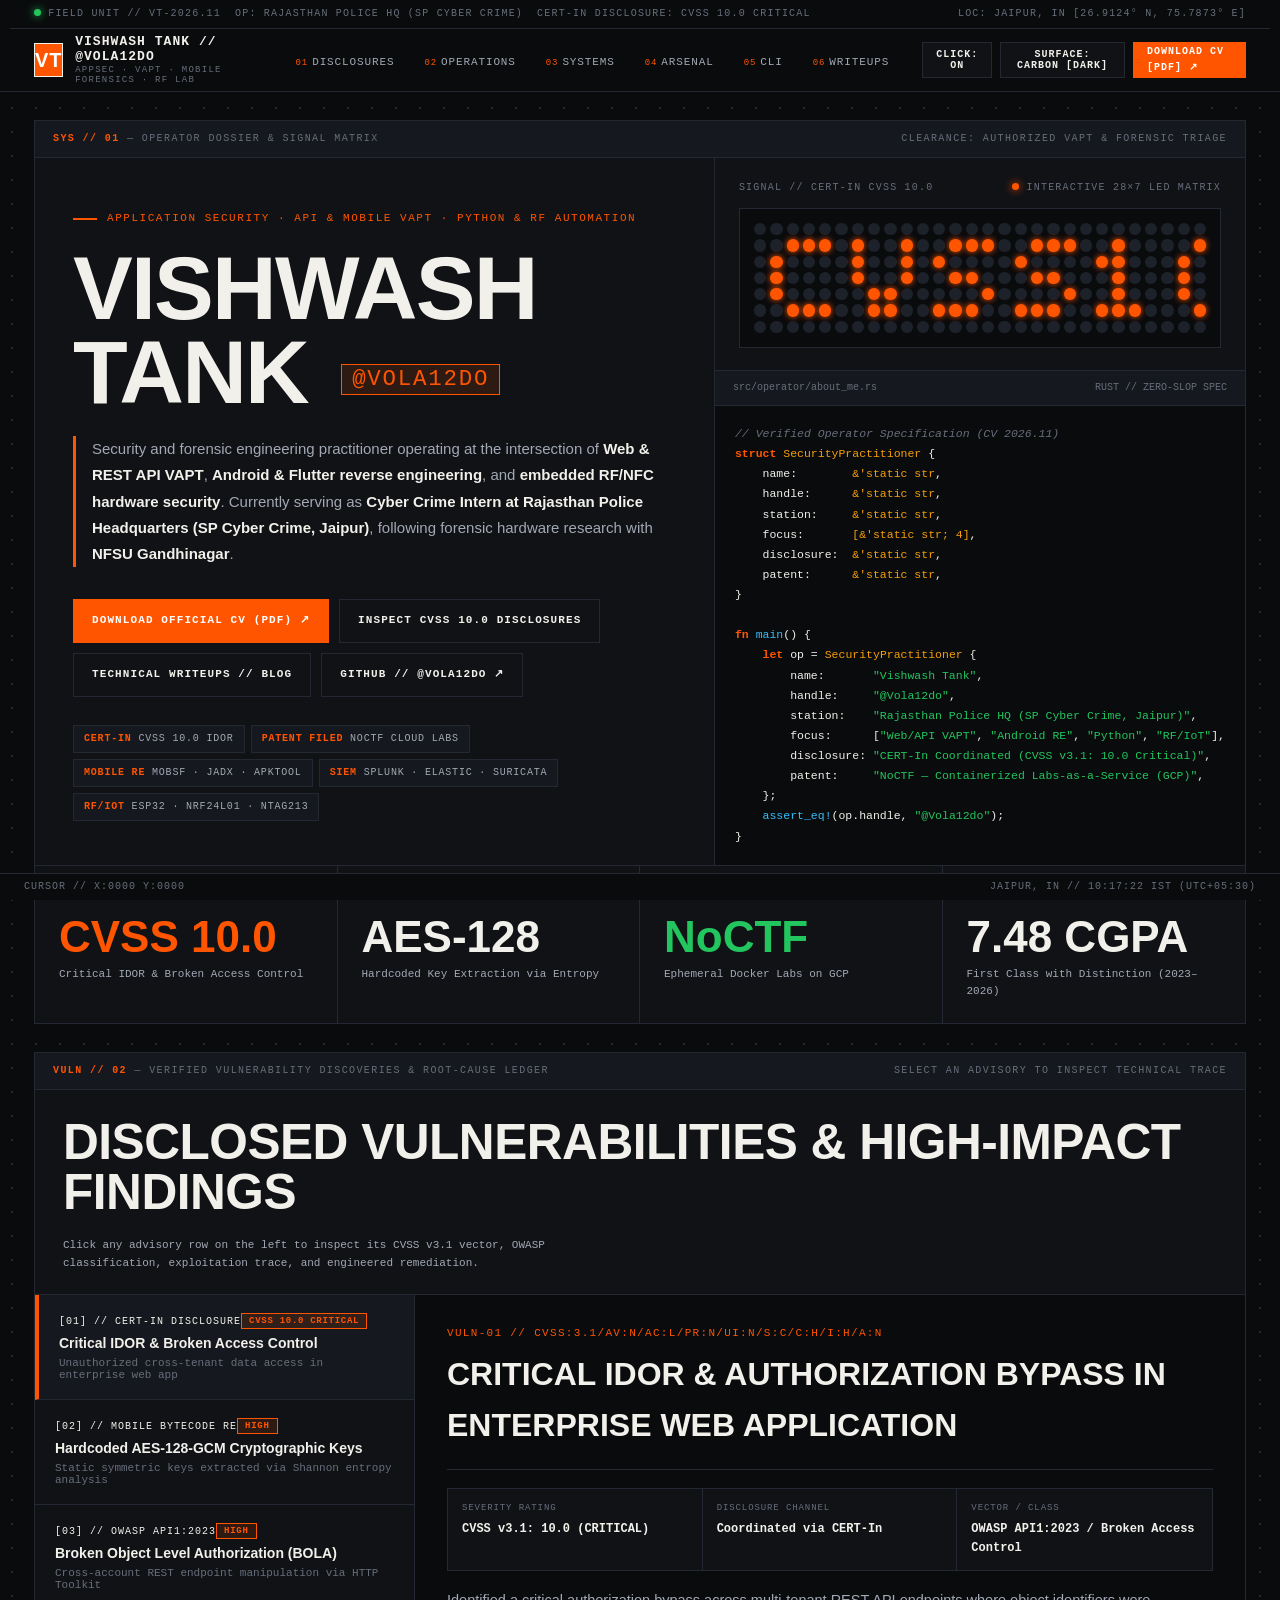
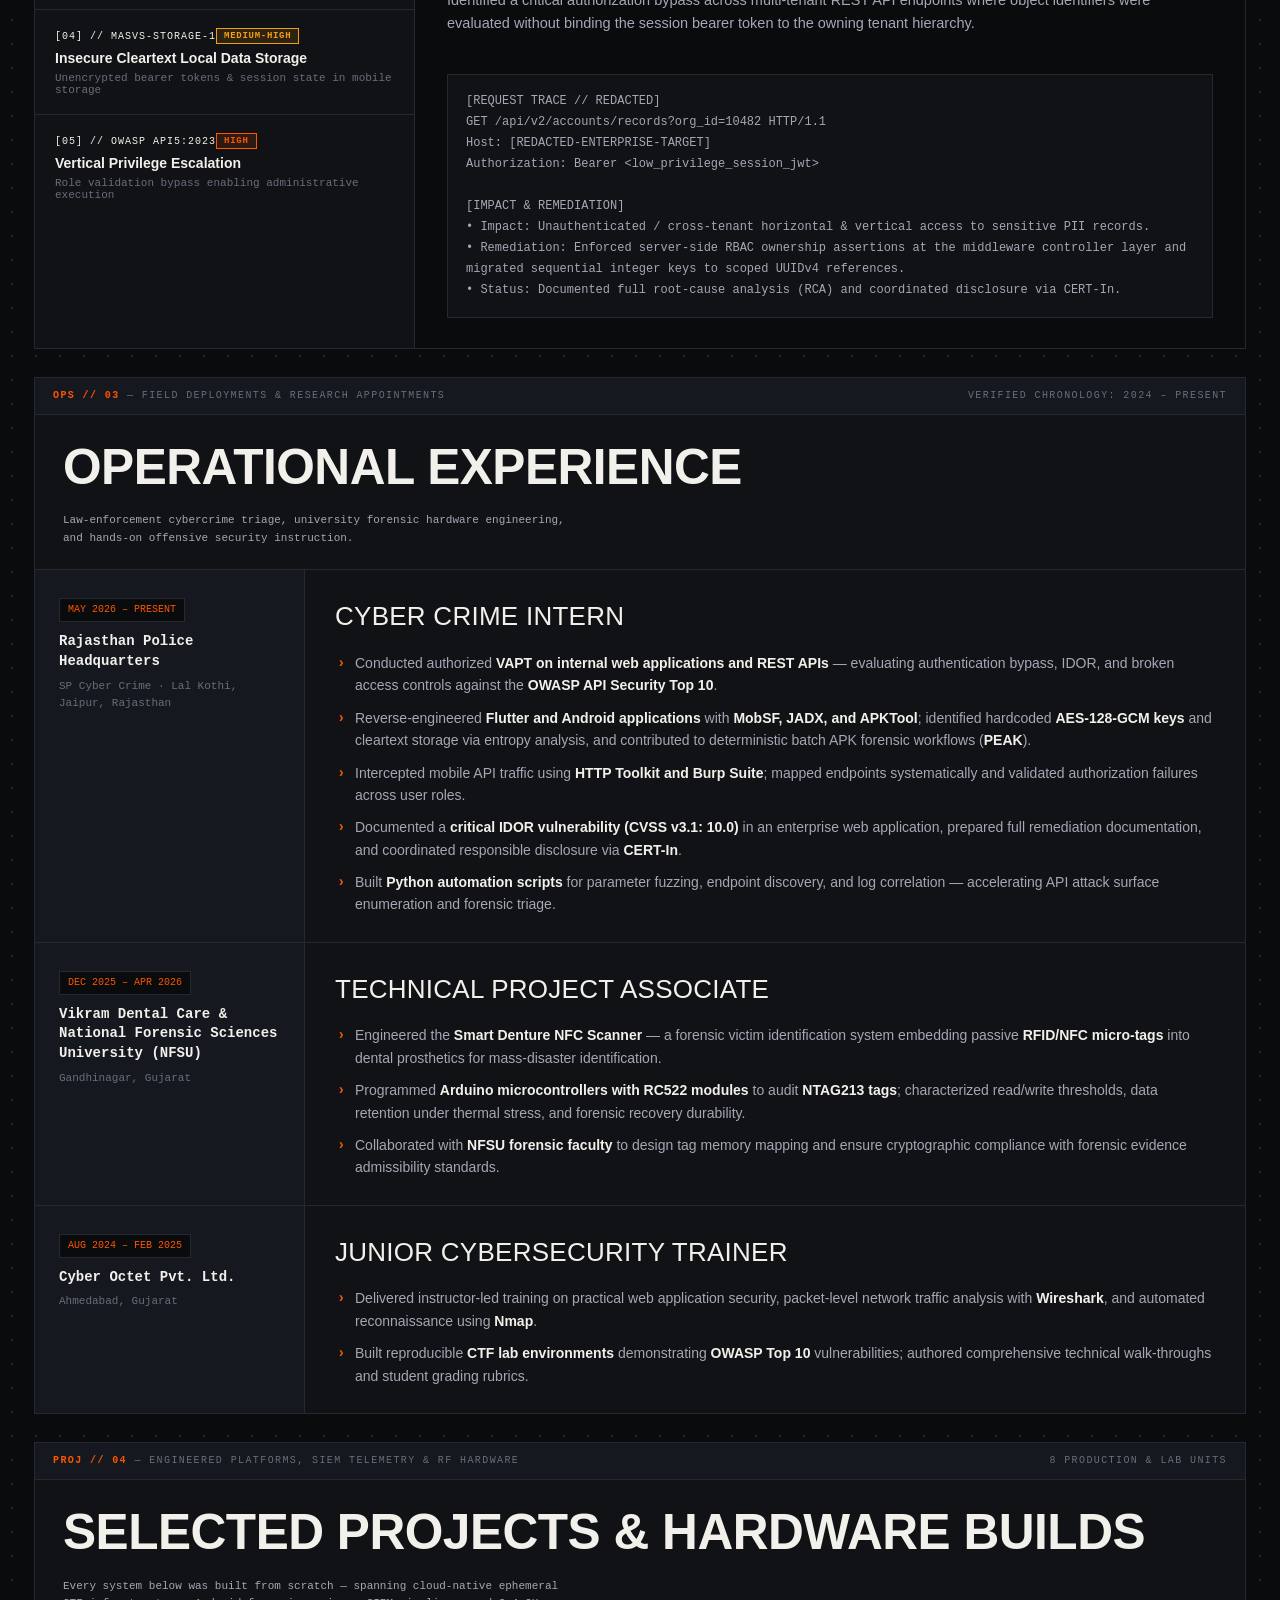
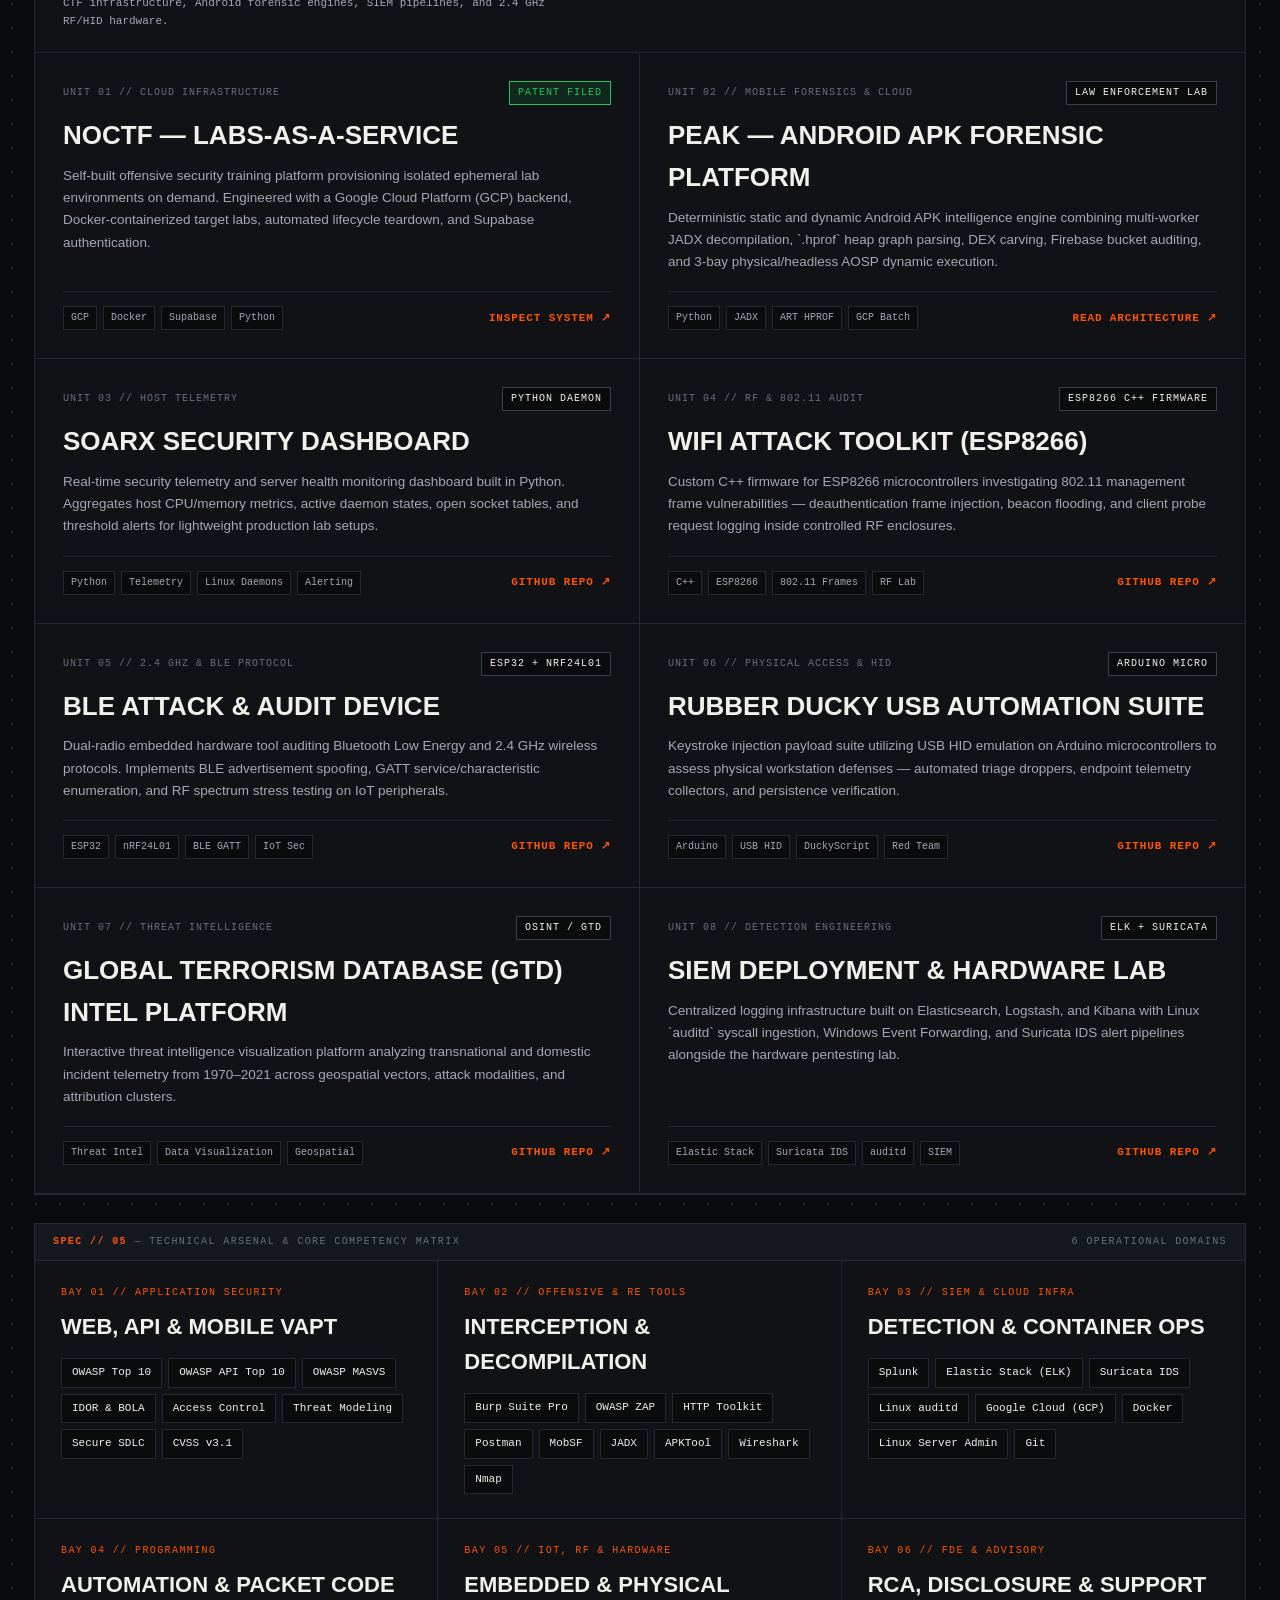
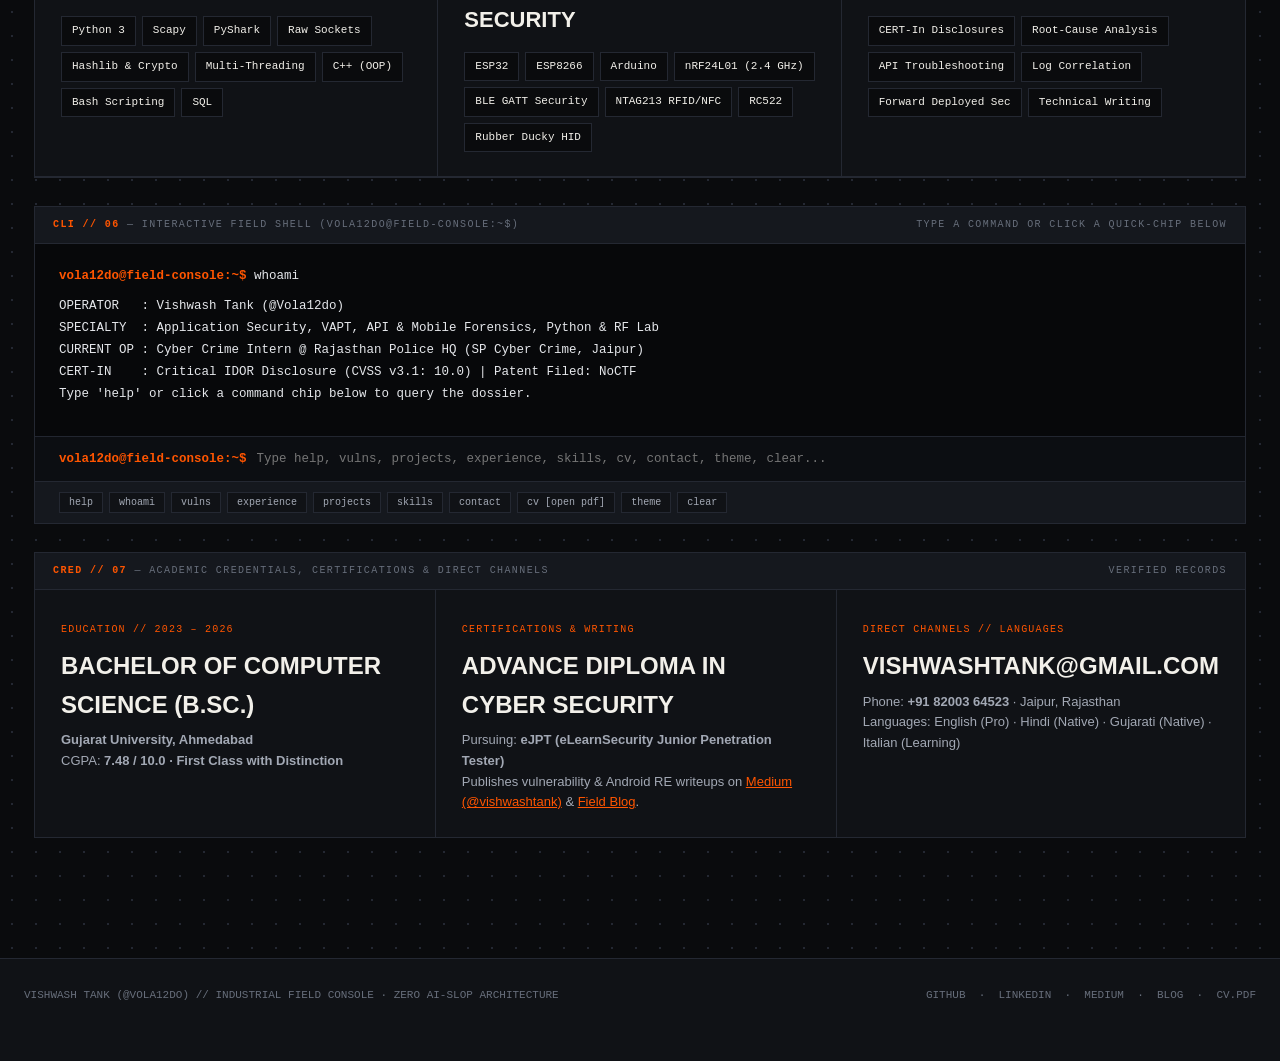
==== index.html @ 2d6a7528 "feat: launch Vishwash Tank (@Vola12do) industrial field console & research blog" ====
<!DOCTYPE html>
<html lang="en" data-theme="dark">
<head>
  <meta charset="UTF-8" />
  <meta name="viewport" content="width=device-width, initial-scale=1.0" />
  <meta http-equiv="Content-Security-Policy" content="default-src 'self'; style-src 'self' 'unsafe-inline' https://fonts.googleapis.com; font-src 'self' https://fonts.gstatic.com; script-src 'self' 'unsafe-inline'; img-src 'self' data: https:; connect-src 'self';" />
  <meta name="referrer" content="strict-origin-when-cross-origin" />
  <title>Vishwash Tank (@Vola12do) — Application Security, VAPT, Android Forensics &amp; RF Lab</title>
  <meta name="description" content="Field console and technical portfolio of Vishwash Tank (@Vola12do) — Application Security Researcher, Cyber Crime Intern at Rajasthan Police HQ, NFSU Forensic Associate, CERT-In CVSS 10.0 researcher, and creator of NoCTF (Patent Filed)." />
  <link rel="canonical" href="https://vola12do.github.io/" />
  <meta name="author" content="Vishwash Tank" />
  <meta name="theme-color" content="#0a0b0d" />
  <meta property="og:type" content="website" />
  <meta property="og:site_name" content="Vishwash Tank // Vola12do" />
  <meta property="og:title" content="Vishwash Tank (@Vola12do) — AppSec, VAPT, Mobile Forensics &amp; RF Lab" />
  <meta property="og:description" content="Application Security Researcher • CERT-In CVSS 10.0 • Rajasthan Police HQ Cyber Crime • NFSU Forensics • NoCTF (Patent Filed)." />
  <meta property="og:url" content="https://vola12do.github.io/" />
  <meta name="twitter:card" content="summary_large_image" />
  <meta name="twitter:title" content="Vishwash Tank (@Vola12do) — AppSec &amp; VAPT Field Console" />
  <meta name="twitter:description" content="Application Security, VAPT, API &amp; Mobile Security, Python Automation, and Embedded RF Security." />
  <script type="application/ld+json">
  {
    "@context": "https://schema.org",
    "@graph": [
      {
        "@type": "Person",
        "@id": "https://vola12do.github.io/#person",
        "name": "Vishwash Tank",
        "alternateName": "Vola12do",
        "url": "https://vola12do.github.io/",
        "email": "mailto:vishwashtank@gmail.com",
        "jobTitle": "Application Security & VAPT Researcher",
        "address": {
          "@type": "PostalAddress",
          "addressLocality": "Jaipur",
          "addressRegion": "Rajasthan",
          "addressCountry": "IN"
        },
        "alumniOf": {
          "@type": "CollegeOrUniversity",
          "name": "Gujarat University"
        },
        "sameAs": [
          "https://github.com/Vola12do",
          "https://www.linkedin.com/in/vishwash-tank-89308b28b",
          "https://medium.com/@vishwashtank"
        ]
      },
      {
        "@type": "WebSite",
        "@id": "https://vola12do.github.io/#website",
        "url": "https://vola12do.github.io/",
        "name": "Vishwash Tank // Field Console",
        "description": "Application Security, VAPT, Mobile Forensics, Python Automation & Hardware RF Research.",
        "inLanguage": "en",
        "publisher": { "@id": "https://vola12do.github.io/#person" }
      }
    ]
  }
  </script>
  <link rel="icon" href="assets/favicon.svg" type="image/svg+xml" />
  <link rel="stylesheet" href="assets/css/style.css" />
</head>
<body>

<!-- ═══════════════════════════════════════════════════════════════════════
     TOP HARDWARE TELEMETRY & NAVIGATION DECK
     ═══════════════════════════════════════════════════════════════════════ -->
<header class="top-telemetry">
  <div class="telemetry-strip">
    <div class="status-cluster">
      <span><i class="led-dot"></i> FIELD UNIT // VT-2026.11</span>
      <span>OP: RAJASTHAN POLICE HQ (SP CYBER CRIME)</span>
      <span>CERT-IN DISCLOSURE: CVSS 10.0 CRITICAL</span>
    </div>
    <div class="status-cluster">
      <span>LOC: JAIPUR, IN [26.9124° N, 75.7873° E]</span>
    </div>
  </div>

  <div class="nav-deck">
    <a href="./" class="brand-unit">
      <span class="brand-mark">VT</span>
      <span class="brand-text">
        <strong>VISHWASH TANK // @VOLA12DO</strong>
        <small>APPSEC · VAPT · MOBILE FORENSICS · RF LAB</small>
      </span>
    </a>

    <ul class="nav-links">
      <li><a href="#vulns"><span class="idx">01</span>Disclosures</a></li>
      <li><a href="#experience"><span class="idx">02</span>Operations</a></li>
      <li><a href="#projects"><span class="idx">03</span>Systems</a></li>
      <li><a href="#skills"><span class="idx">04</span>Arsenal</a></li>
      <li><a href="#terminal"><span class="idx">05</span>CLI</a></li>
      <li><a href="blog/"><span class="idx">06</span>Writeups</a></li>
    </ul>

    <div class="nav-controls">
      <button type="button" id="sound-toggle-btn" class="hw-btn" aria-label="Toggle mechanical click sound">CLICK: ON</button>
      <button type="button" id="theme-toggle-btn" class="hw-btn" aria-label="Toggle surface theme">SURFACE: CARBON [DARK]</button>
      <a href="assets/Vishwash_Tank_CV.pdf" target="_blank" rel="noopener noreferrer" class="hw-btn primary">DOWNLOAD CV [PDF] &#8599;</a>
    </div>
  </div>
</header>

<main class="chassis">

  <!-- ═════════════════════════════════════════════════════════════════════
       MODULE 01 // HERO INSTRUMENT DECK & NOTHING DOT-MATRIX DISPLAY
       ═════════════════════════════════════════════════════════════════════ -->
  <section class="module-frame">
    <div class="module-bar">
      <span><span class="mod-code">SYS // 01</span> — OPERATOR DOSSIER &amp; SIGNAL MATRIX</span>
      <span>CLEARANCE: AUTHORIZED VAPT &amp; FORENSIC TRIAGE</span>
    </div>

    <div class="hero-grid">
      <div class="hero-left">
        <div>
          <div class="hero-eyebrow">Application Security · API &amp; Mobile VAPT · Python &amp; RF Automation</div>
          <h1 class="hero-title">
            VISHWASH<br />
            TANK <span class="stroke-tag">@Vola12do</span>
          </h1>
          <p class="hero-lead">
            Security and forensic engineering practitioner operating at the intersection of
            <strong>Web &amp; REST API VAPT</strong>, <strong>Android &amp; Flutter reverse engineering</strong>,
            and <strong>embedded RF/NFC hardware security</strong>. Currently serving as
            <strong>Cyber Crime Intern at Rajasthan Police Headquarters (SP Cyber Crime, Jaipur)</strong>,
            following forensic hardware research with <strong>NFSU Gandhinagar</strong>.
          </p>
        </div>

        <div>
          <div class="hero-cta-row">
            <a href="assets/Vishwash_Tank_CV.pdf" target="_blank" rel="noopener noreferrer" class="hw-btn primary">DOWNLOAD OFFICIAL CV (PDF) &#8599;</a>
            <a href="#vulns" class="hw-btn">INSPECT CVSS 10.0 DISCLOSURES</a>
            <a href="blog/" class="hw-btn">TECHNICAL WRITEUPS // BLOG</a>
            <a href="https://github.com/Vola12do" target="_blank" rel="noopener noreferrer" class="hw-btn">GITHUB // @VOLA12DO &#8599;</a>
          </div>

          <div class="hero-badges">
            <span class="spec-pill"><b>CERT-IN</b> CVSS 10.0 IDOR</span>
            <span class="spec-pill"><b>PATENT FILED</b> NoCTF CLOUD LABS</span>
            <span class="spec-pill"><b>MOBILE RE</b> MOBSF · JADX · APKTOOL</span>
            <span class="spec-pill"><b>SIEM</b> SPLUNK · ELASTIC · SURICATA</span>
            <span class="spec-pill"><b>RF/IOT</b> ESP32 · NRF24L01 · NTAG213</span>
          </div>
        </div>
      </div>

      <div class="hero-right">
        <div class="dot-matrix-bay">
          <div class="bay-header">
            <span id="dm-mode-label">SIGNAL // CERT-IN CVSS 10.0</span>
            <span><i class="led-dot orange"></i> INTERACTIVE 28×7 LED MATRIX</span>
          </div>
          <div id="dot-matrix-canvas" class="dot-matrix-canvas" aria-label="Interactive LED dot matrix display"></div>
        </div>

        <div class="rust-bio-panel">
          <div class="rust-bio-header">
            <span>src/operator/about_me.rs</span>
            <span>RUST // ZERO-SLOP SPEC</span>
          </div>
          <pre class="rust-bio-body"><code><span class="cm">// Verified Operator Specification (CV 2026.11)</span>
<span class="kw">struct</span> <span class="ty">SecurityPractitioner</span> {
    name:        <span class="ty">&amp;'static str</span>,
    handle:      <span class="ty">&amp;'static str</span>,
    station:     <span class="ty">&amp;'static str</span>,
    focus:       <span class="ty">[&amp;'static str; 4]</span>,
    disclosure:  <span class="ty">&amp;'static str</span>,
    patent:      <span class="ty">&amp;'static str</span>,
}

<span class="kw">fn</span> <span class="fn">main</span>() {
    <span class="kw">let</span> op = <span class="ty">SecurityPractitioner</span> {
        name:       <span class="st">"Vishwash Tank"</span>,
        handle:     <span class="st">"@Vola12do"</span>,
        station:    <span class="st">"Rajasthan Police HQ (SP Cyber Crime, Jaipur)"</span>,
        focus:      [<span class="st">"Web/API VAPT"</span>, <span class="st">"Android RE"</span>, <span class="st">"Python"</span>, <span class="st">"RF/IoT"</span>],
        disclosure: <span class="st">"CERT-In Coordinated (CVSS v3.1: 10.0 Critical)"</span>,
        patent:     <span class="st">"NoCTF — Containerized Labs-as-a-Service (GCP)"</span>,
    };
    <span class="fn">assert_eq!</span>(op.handle, <span class="st">"@Vola12do"</span>);
}</code></pre>
        </div>
      </div>
    </div>

    <div class="kpi-strip">
      <div class="kpi-cell">
        <div class="kpi-label"><span>M01 // MAX SEVERITY</span><span>CERT-IN</span></div>
        <div class="kpi-value accent">CVSS 10.0</div>
        <div class="kpi-sub">Critical IDOR &amp; Broken Access Control</div>
      </div>
      <div class="kpi-cell">
        <div class="kpi-label"><span>M02 // MOBILE CRYPTO</span><span>FLUTTER / APK</span></div>
        <div class="kpi-value">AES-128</div>
        <div class="kpi-sub">Hardcoded Key Extraction via Entropy</div>
      </div>
      <div class="kpi-cell">
        <div class="kpi-label"><span>M03 // CLOUD PLATFORM</span><span>PATENT FILED</span></div>
        <div class="kpi-value ok">NoCTF</div>
        <div class="kpi-sub">Ephemeral Docker Labs on GCP</div>
      </div>
      <div class="kpi-cell">
        <div class="kpi-label"><span>M04 // B.SC. COMP SCI</span><span>GUJARAT UNIV</span></div>
        <div class="kpi-value">7.48 CGPA</div>
        <div class="kpi-sub">First Class with Distinction (2023–2026)</div>
      </div>
    </div>
  </section>

  <!-- ═════════════════════════════════════════════════════════════════════
       MODULE 02 // VULNERABILITY DISCOVERIES & ADVISORY HUD
       ═════════════════════════════════════════════════════════════════════ -->
  <section class="module-frame" id="vulns">
    <div class="module-bar">
      <span><span class="mod-code">VULN // 02</span> — VERIFIED VULNERABILITY DISCOVERIES &amp; ROOT-CAUSE LEDGER</span>
      <span>SELECT AN ADVISORY TO INSPECT TECHNICAL TRACE</span>
    </div>

    <div class="section-head">
      <h2>Disclosed Vulnerabilities &amp; High-Impact Findings</h2>
      <p>Click any advisory row on the left to inspect its CVSS v3.1 vector, OWASP classification, exploitation trace, and engineered remediation.</p>
    </div>

    <div class="vuln-explorer">
      <div class="vuln-list" role="tablist" aria-label="Vulnerability findings">
        <button type="button" class="vuln-item active">
          <div class="vuln-item-top">
            <span>[01] // CERT-IN DISCLOSURE</span>
            <span class="severity-badge">CVSS 10.0 CRITICAL</span>
          </div>
          <strong>Critical IDOR &amp; Broken Access Control</strong>
          <small>Unauthorized cross-tenant data access in enterprise web app</small>
        </button>

        <button type="button" class="vuln-item">
          <div class="vuln-item-top">
            <span>[02] // MOBILE BYTECODE RE</span>
            <span class="severity-badge">HIGH</span>
          </div>
          <strong>Hardcoded AES-128-GCM Cryptographic Keys</strong>
          <small>Static symmetric keys extracted via Shannon entropy analysis</small>
        </button>

        <button type="button" class="vuln-item">
          <div class="vuln-item-top">
            <span>[03] // OWASP API1:2023</span>
            <span class="severity-badge">HIGH</span>
          </div>
          <strong>Broken Object Level Authorization (BOLA)</strong>
          <small>Cross-account REST endpoint manipulation via HTTP Toolkit</small>
        </button>

        <button type="button" class="vuln-item">
          <div class="vuln-item-top">
            <span>[04] // MASVS-STORAGE-1</span>
            <span class="severity-badge high">MEDIUM-HIGH</span>
          </div>
          <strong>Insecure Cleartext Local Data Storage</strong>
          <small>Unencrypted bearer tokens &amp; session state in mobile storage</small>
        </button>

        <button type="button" class="vuln-item">
          <div class="vuln-item-top">
            <span>[05] // OWASP API5:2023</span>
            <span class="severity-badge">HIGH</span>
          </div>
          <strong>Vertical Privilege Escalation</strong>
          <small>Role validation bypass enabling administrative execution</small>
        </button>
      </div>

      <div class="vuln-detail-pane">
        <div>
          <div class="vuln-detail-head">
            <div id="vd-id" class="eyebrow">VULN-01 // CVSS:3.1/AV:N/AC:L/PR:N/UI:N/S:C/C:H/I:H/A:N</div>
            <h3 id="vd-title">Critical IDOR &amp; Authorization Bypass in Enterprise Web Application</h3>
          </div>

          <div class="vuln-meta-grid" style="margin: 18px 0;">
            <div>
              <span>Severity Rating</span>
              <strong id="vd-cvss">CVSS v3.1: 10.0 (CRITICAL)</strong>
            </div>
            <div>
              <span>Disclosure Channel</span>
              <strong id="vd-disc">Coordinated via CERT-In</strong>
            </div>
            <div>
              <span>Vector / Class</span>
              <strong id="vd-cat">OWASP API1:2023 / Broken Access Control</strong>
            </div>
          </div>

          <p id="vd-summary" style="font-size: 14.5px; color: var(--text-sub); margin-bottom: 18px;">
            Identified a critical authorization bypass across multi-tenant REST API endpoints where object identifiers were evaluated without binding the session bearer token to the owning tenant hierarchy.
          </p>
        </div>

        <div id="vd-trace" class="vuln-trace-box"></div>
      </div>
    </div>
  </section>

  <!-- ═════════════════════════════════════════════════════════════════════
       MODULE 03 // FIELD OPERATIONS & PROFESSIONAL EXPERIENCE
       ═════════════════════════════════════════════════════════════════════ -->
  <section class="module-frame" id="experience">
    <div class="module-bar">
      <span><span class="mod-code">OPS // 03</span> — FIELD DEPLOYMENTS &amp; RESEARCH APPOINTMENTS</span>
      <span>VERIFIED CHRONOLOGY: 2024 – PRESENT</span>
    </div>

    <div class="section-head">
      <h2>Operational Experience</h2>
      <p>Law-enforcement cybercrime triage, university forensic hardware engineering, and hands-on offensive security instruction.</p>
    </div>

    <div class="exp-grid">
      <div class="exp-row">
        <div class="exp-meta">
          <span class="exp-period">MAY 2026 – PRESENT</span>
          <div class="exp-org">Rajasthan Police Headquarters</div>
          <div class="exp-loc">SP Cyber Crime · Lal Kothi, Jaipur, Rajasthan</div>
        </div>
        <div class="exp-body">
          <div class="exp-role">Cyber Crime Intern</div>
          <ul class="exp-bullets">
            <li>Conducted authorized <strong>VAPT on internal web applications and REST APIs</strong> — evaluating authentication bypass, IDOR, and broken access controls against the <strong>OWASP API Security Top 10</strong>.</li>
            <li>Reverse-engineered <strong>Flutter and Android applications</strong> with <strong>MobSF, JADX, and APKTool</strong>; identified hardcoded <strong>AES-128-GCM keys</strong> and cleartext storage via entropy analysis, and contributed to deterministic batch APK forensic workflows (<strong>PEAK</strong>).</li>
            <li>Intercepted mobile API traffic using <strong>HTTP Toolkit and Burp Suite</strong>; mapped endpoints systematically and validated authorization failures across user roles.</li>
            <li>Documented a <strong>critical IDOR vulnerability (CVSS v3.1: 10.0)</strong> in an enterprise web application, prepared full remediation documentation, and coordinated responsible disclosure via <strong>CERT-In</strong>.</li>
            <li>Built <strong>Python automation scripts</strong> for parameter fuzzing, endpoint discovery, and log correlation — accelerating API attack surface enumeration and forensic triage.</li>
          </ul>
        </div>
      </div>

      <div class="exp-row">
        <div class="exp-meta">
          <span class="exp-period">DEC 2025 – APR 2026</span>
          <div class="exp-org">Vikram Dental Care &amp; National Forensic Sciences University (NFSU)</div>
          <div class="exp-loc">Gandhinagar, Gujarat</div>
        </div>
        <div class="exp-body">
          <div class="exp-role">Technical Project Associate</div>
          <ul class="exp-bullets">
            <li>Engineered the <strong>Smart Denture NFC Scanner</strong> — a forensic victim identification system embedding passive <strong>RFID/NFC micro-tags</strong> into dental prosthetics for mass-disaster identification.</li>
            <li>Programmed <strong>Arduino microcontrollers with RC522 modules</strong> to audit <strong>NTAG213 tags</strong>; characterized read/write thresholds, data retention under thermal stress, and forensic recovery durability.</li>
            <li>Collaborated with <strong>NFSU forensic faculty</strong> to design tag memory mapping and ensure cryptographic compliance with forensic evidence admissibility standards.</li>
          </ul>
        </div>
      </div>

      <div class="exp-row">
        <div class="exp-meta">
          <span class="exp-period">AUG 2024 – FEB 2025</span>
          <div class="exp-org">Cyber Octet Pvt. Ltd.</div>
          <div class="exp-loc">Ahmedabad, Gujarat</div>
        </div>
        <div class="exp-body">
          <div class="exp-role">Junior Cybersecurity Trainer</div>
          <ul class="exp-bullets">
            <li>Delivered instructor-led training on practical web application security, packet-level network traffic analysis with <strong>Wireshark</strong>, and automated reconnaissance using <strong>Nmap</strong>.</li>
            <li>Built reproducible <strong>CTF lab environments</strong> demonstrating <strong>OWASP Top 10</strong> vulnerabilities; authored comprehensive technical walk-throughs and student grading rubrics.</li>
          </ul>
        </div>
      </div>
    </div>
  </section>

  <!-- ═════════════════════════════════════════════════════════════════════
       MODULE 04 // ENGINEERED SYSTEMS & HARDWARE RACK
       ═════════════════════════════════════════════════════════════════════ -->
  <section class="module-frame" id="projects">
    <div class="module-bar">
      <span><span class="mod-code">PROJ // 04</span> — ENGINEERED PLATFORMS, SIEM TELEMETRY &amp; RF HARDWARE</span>
      <span>8 PRODUCTION &amp; LAB UNITS</span>
    </div>

    <div class="section-head">
      <h2>Selected Projects &amp; Hardware Builds</h2>
      <p>Every system below was built from scratch — spanning cloud-native ephemeral CTF infrastructure, Android forensic engines, SIEM pipelines, and 2.4 GHz RF/HID hardware.</p>
    </div>

    <div class="projects-grid">
      <article class="proj-card">
        <div>
          <div class="proj-top">
            <span>UNIT 01 // CLOUD INFRASTRUCTURE</span>
            <span class="proj-badge patent">PATENT FILED</span>
          </div>
          <h3 class="proj-title">NoCTF — Labs-as-a-Service</h3>
          <p class="proj-desc">
            Self-built offensive security training platform provisioning isolated ephemeral lab environments on demand. Engineered with a Google Cloud Platform (GCP) backend, Docker-containerized target labs, automated lifecycle teardown, and Supabase authentication.
          </p>
        </div>
        <div class="proj-foot">
          <div class="proj-tags">
            <span>GCP</span><span>Docker</span><span>Supabase</span><span>Python</span>
          </div>
          <a href="https://vishwash-tank.netlify.app" target="_blank" rel="noopener noreferrer" class="proj-link">INSPECT SYSTEM &#8599;</a>
        </div>
      </article>

      <article class="proj-card">
        <div>
          <div class="proj-top">
            <span>UNIT 02 // MOBILE FORENSICS &amp; CLOUD</span>
            <span class="proj-badge">LAW ENFORCEMENT LAB</span>
          </div>
          <h3 class="proj-title">PEAK — Android APK Forensic Platform</h3>
          <p class="proj-desc">
            Deterministic static and dynamic Android APK intelligence engine combining multi-worker JADX decompilation, `.hprof` heap graph parsing, DEX carving, Firebase bucket auditing, and 3-bay physical/headless AOSP dynamic execution.
          </p>
        </div>
        <div class="proj-foot">
          <div class="proj-tags">
            <span>Python</span><span>JADX</span><span>ART HPROF</span><span>GCP Batch</span>
          </div>
          <a href="blog/android-apk-entropy-and-hprof-forensics/" class="proj-link">READ ARCHITECTURE &#8599;</a>
        </div>
      </article>

      <article class="proj-card">
        <div>
          <div class="proj-top">
            <span>UNIT 03 // HOST TELEMETRY</span>
            <span class="proj-badge">PYTHON DAEMON</span>
          </div>
          <h3 class="proj-title">SOARX Security Dashboard</h3>
          <p class="proj-desc">
            Real-time security telemetry and server health monitoring dashboard built in Python. Aggregates host CPU/memory metrics, active daemon states, open socket tables, and threshold alerts for lightweight production lab setups.
          </p>
        </div>
        <div class="proj-foot">
          <div class="proj-tags">
            <span>Python</span><span>Telemetry</span><span>Linux Daemons</span><span>Alerting</span>
          </div>
          <a href="https://github.com/Vola12do/LaptopSecurityDashboard" target="_blank" rel="noopener noreferrer" class="proj-link">GITHUB REPO &#8599;</a>
        </div>
      </article>

      <article class="proj-card">
        <div>
          <div class="proj-top">
            <span>UNIT 04 // RF &amp; 802.11 AUDIT</span>
            <span class="proj-badge">ESP8266 C++ FIRMWARE</span>
          </div>
          <h3 class="proj-title">WiFi Attack Toolkit (ESP8266)</h3>
          <p class="proj-desc">
            Custom C++ firmware for ESP8266 microcontrollers investigating 802.11 management frame vulnerabilities — deauthentication frame injection, beacon flooding, and client probe request logging inside controlled RF enclosures.
          </p>
        </div>
        <div class="proj-foot">
          <div class="proj-tags">
            <span>C++</span><span>ESP8266</span><span>802.11 Frames</span><span>RF Lab</span>
          </div>
          <a href="https://github.com/Vola12do/IoT-WiFi-Attack-Tools-ESP8266-Deauther" target="_blank" rel="noopener noreferrer" class="proj-link">GITHUB REPO &#8599;</a>
        </div>
      </article>

      <article class="proj-card">
        <div>
          <div class="proj-top">
            <span>UNIT 05 // 2.4 GHZ &amp; BLE PROTOCOL</span>
            <span class="proj-badge">ESP32 + NRF24L01</span>
          </div>
          <h3 class="proj-title">BLE Attack &amp; Audit Device</h3>
          <p class="proj-desc">
            Dual-radio embedded hardware tool auditing Bluetooth Low Energy and 2.4 GHz wireless protocols. Implements BLE advertisement spoofing, GATT service/characteristic enumeration, and RF spectrum stress testing on IoT peripherals.
          </p>
        </div>
        <div class="proj-foot">
          <div class="proj-tags">
            <span>ESP32</span><span>nRF24L01</span><span>BLE GATT</span><span>IoT Sec</span>
          </div>
          <a href="https://github.com/Vola12do/BLE_Jammer_Using_ESP32_And_Nrf24l01_" target="_blank" rel="noopener noreferrer" class="proj-link">GITHUB REPO &#8599;</a>
        </div>
      </article>

      <article class="proj-card">
        <div>
          <div class="proj-top">
            <span>UNIT 06 // PHYSICAL ACCESS &amp; HID</span>
            <span class="proj-badge">ARDUINO MICRO</span>
          </div>
          <h3 class="proj-title">Rubber Ducky USB Automation Suite</h3>
          <p class="proj-desc">
            Keystroke injection payload suite utilizing USB HID emulation on Arduino microcontrollers to assess physical workstation defenses — automated triage droppers, endpoint telemetry collectors, and persistence verification.
          </p>
        </div>
        <div class="proj-foot">
          <div class="proj-tags">
            <span>Arduino</span><span>USB HID</span><span>DuckyScript</span><span>Red Team</span>
          </div>
          <a href="https://github.com/Vola12do/IoT-Rubber-Ducky-Using-Arduino-Micro-Controller" target="_blank" rel="noopener noreferrer" class="proj-link">GITHUB REPO &#8599;</a>
        </div>
      </article>

      <article class="proj-card">
        <div>
          <div class="proj-top">
            <span>UNIT 07 // THREAT INTELLIGENCE</span>
            <span class="proj-badge">OSINT / GTD</span>
          </div>
          <h3 class="proj-title">Global Terrorism Database (GTD) Intel Platform</h3>
          <p class="proj-desc">
            Interactive threat intelligence visualization platform analyzing transnational and domestic incident telemetry from 1970–2021 across geospatial vectors, attack modalities, and attribution clusters.
          </p>
        </div>
        <div class="proj-foot">
          <div class="proj-tags">
            <span>Threat Intel</span><span>Data Visualization</span><span>Geospatial</span>
          </div>
          <a href="https://github.com/Vola12do/gtd-dashboard" target="_blank" rel="noopener noreferrer" class="proj-link">GITHUB REPO &#8599;</a>
        </div>
      </article>

      <article class="proj-card">
        <div>
          <div class="proj-top">
            <span>UNIT 08 // DETECTION ENGINEERING</span>
            <span class="proj-badge">ELK + SURICATA</span>
          </div>
          <h3 class="proj-title">SIEM Deployment &amp; Hardware Lab</h3>
          <p class="proj-desc">
            Centralized logging infrastructure built on Elasticsearch, Logstash, and Kibana with Linux `auditd` syscall ingestion, Windows Event Forwarding, and Suricata IDS alert pipelines alongside the hardware pentesting lab.
          </p>
        </div>
        <div class="proj-foot">
          <div class="proj-tags">
            <span>Elastic Stack</span><span>Suricata IDS</span><span>auditd</span><span>SIEM</span>
          </div>
          <a href="https://github.com/Vola12do/My_IoT_-_Hardware_Based_Pentesting_Lab" target="_blank" rel="noopener noreferrer" class="proj-link">GITHUB REPO &#8599;</a>
        </div>
      </article>
    </div>
  </section>

  <!-- ═════════════════════════════════════════════════════════════════════
       MODULE 05 // TECHNICAL ARSENAL & CORE COMPETENCIES
       ═════════════════════════════════════════════════════════════════════ -->
  <section class="module-frame" id="skills">
    <div class="module-bar">
      <span><span class="mod-code">SPEC // 05</span> — TECHNICAL ARSENAL &amp; CORE COMPETENCY MATRIX</span>
      <span>6 OPERATIONAL DOMAINS</span>
    </div>

    <div class="skills-matrix">
      <div class="skill-bay">
        <div class="skill-bay-head">BAY 01 // APPLICATION SECURITY</div>
        <h3>Web, API &amp; Mobile VAPT</h3>
        <div class="skill-chips">
          <span class="skill-chip">OWASP Top 10</span>
          <span class="skill-chip">OWASP API Top 10</span>
          <span class="skill-chip">OWASP MASVS</span>
          <span class="skill-chip">IDOR &amp; BOLA</span>
          <span class="skill-chip">Access Control</span>
          <span class="skill-chip">Threat Modeling</span>
          <span class="skill-chip">Secure SDLC</span>
          <span class="skill-chip">CVSS v3.1</span>
        </div>
      </div>

      <div class="skill-bay">
        <div class="skill-bay-head">BAY 02 // OFFENSIVE &amp; RE TOOLS</div>
        <h3>Interception &amp; Decompilation</h3>
        <div class="skill-chips">
          <span class="skill-chip">Burp Suite Pro</span>
          <span class="skill-chip">OWASP ZAP</span>
          <span class="skill-chip">HTTP Toolkit</span>
          <span class="skill-chip">Postman</span>
          <span class="skill-chip">MobSF</span>
          <span class="skill-chip">JADX</span>
          <span class="skill-chip">APKTool</span>
          <span class="skill-chip">Wireshark</span>
          <span class="skill-chip">Nmap</span>
        </div>
      </div>

      <div class="skill-bay">
        <div class="skill-bay-head">BAY 03 // SIEM &amp; CLOUD INFRA</div>
        <h3>Detection &amp; Container Ops</h3>
        <div class="skill-chips">
          <span class="skill-chip">Splunk</span>
          <span class="skill-chip">Elastic Stack (ELK)</span>
          <span class="skill-chip">Suricata IDS</span>
          <span class="skill-chip">Linux auditd</span>
          <span class="skill-chip">Google Cloud (GCP)</span>
          <span class="skill-chip">Docker</span>
          <span class="skill-chip">Linux Server Admin</span>
          <span class="skill-chip">Git</span>
        </div>
      </div>

      <div class="skill-bay">
        <div class="skill-bay-head">BAY 04 // PROGRAMMING</div>
        <h3>Automation &amp; Packet Code</h3>
        <div class="skill-chips">
          <span class="skill-chip">Python 3</span>
          <span class="skill-chip">Scapy</span>
          <span class="skill-chip">PyShark</span>
          <span class="skill-chip">Raw Sockets</span>
          <span class="skill-chip">Hashlib &amp; Crypto</span>
          <span class="skill-chip">Multi-Threading</span>
          <span class="skill-chip">C++ (OOP)</span>
          <span class="skill-chip">Bash Scripting</span>
          <span class="skill-chip">SQL</span>
        </div>
      </div>

      <div class="skill-bay">
        <div class="skill-bay-head">BAY 05 // IOT, RF &amp; HARDWARE</div>
        <h3>Embedded &amp; Physical Security</h3>
        <div class="skill-chips">
          <span class="skill-chip">ESP32</span>
          <span class="skill-chip">ESP8266</span>
          <span class="skill-chip">Arduino</span>
          <span class="skill-chip">nRF24L01 (2.4 GHz)</span>
          <span class="skill-chip">BLE GATT Security</span>
          <span class="skill-chip">NTAG213 RFID/NFC</span>
          <span class="skill-chip">RC522</span>
          <span class="skill-chip">Rubber Ducky HID</span>
        </div>
      </div>

      <div class="skill-bay">
        <div class="skill-bay-head">BAY 06 // FDE &amp; ADVISORY</div>
        <h3>RCA, Disclosure &amp; Support</h3>
        <div class="skill-chips">
          <span class="skill-chip">CERT-In Disclosures</span>
          <span class="skill-chip">Root-Cause Analysis</span>
          <span class="skill-chip">API Troubleshooting</span>
          <span class="skill-chip">Log Correlation</span>
          <span class="skill-chip">Forward Deployed Sec</span>
          <span class="skill-chip">Technical Writing</span>
        </div>
      </div>
    </div>
  </section>

  <!-- ═════════════════════════════════════════════════════════════════════
       MODULE 06 // INTERACTIVE FIELD CONSOLE TERMINAL
       ═════════════════════════════════════════════════════════════════════ -->
  <section class="module-frame" id="terminal">
    <div class="module-bar">
      <span><span class="mod-code">CLI // 06</span> — INTERACTIVE FIELD SHELL (vola12do@field-console:~$)</span>
      <span>TYPE A COMMAND OR CLICK A QUICK-CHIP BELOW</span>
    </div>

    <div id="term-output" class="terminal-body">
      <div class="term-line"><span class="term-prompt">vola12do@field-console:~$</span> whoami</div>
      <div class="term-line">OPERATOR   : Vishwash Tank (@Vola12do)
SPECIALTY  : Application Security, VAPT, API &amp; Mobile Forensics, Python &amp; RF Lab
CURRENT OP : Cyber Crime Intern @ Rajasthan Police HQ (SP Cyber Crime, Jaipur)
CERT-IN    : Critical IDOR Disclosure (CVSS v3.1: 10.0) | Patent Filed: NoCTF
Type 'help' or click a command chip below to query the dossier.</div>
    </div>

    <div class="term-input-row">
      <span class="term-prompt">vola12do@field-console:~$</span>
      <input id="term-input" class="term-input" type="text" placeholder="Type help, vulns, projects, experience, skills, cv, contact, theme, clear..." aria-label="Terminal command input" />
    </div>

    <div class="term-quick-bar">
      <button type="button" class="term-cmd-chip" data-cmd="help">help</button>
      <button type="button" class="term-cmd-chip" data-cmd="whoami">whoami</button>
      <button type="button" class="term-cmd-chip" data-cmd="vulns">vulns</button>
      <button type="button" class="term-cmd-chip" data-cmd="experience">experience</button>
      <button type="button" class="term-cmd-chip" data-cmd="projects">projects</button>
      <button type="button" class="term-cmd-chip" data-cmd="skills">skills</button>
      <button type="button" class="term-cmd-chip" data-cmd="contact">contact</button>
      <button type="button" class="term-cmd-chip" data-cmd="cv">cv [open pdf]</button>
      <button type="button" class="term-cmd-chip" data-cmd="theme">theme</button>
      <button type="button" class="term-cmd-chip" data-cmd="clear">clear</button>
    </div>
  </section>

  <!-- ═════════════════════════════════════════════════════════════════════
       MODULE 07 // EDUCATION, CERTIFICATIONS & DIRECT COMMS
       ═════════════════════════════════════════════════════════════════════ -->
  <section class="module-frame">
    <div class="module-bar">
      <span><span class="mod-code">CRED // 07</span> — ACADEMIC CREDENTIALS, CERTIFICATIONS &amp; DIRECT CHANNELS</span>
      <span>VERIFIED RECORDS</span>
    </div>

    <div class="cred-grid">
      <div class="cred-cell">
        <small>EDUCATION // 2023 – 2026</small>
        <h3>Bachelor of Computer Science (B.Sc.)</h3>
        <p><strong>Gujarat University, Ahmedabad</strong><br />CGPA: <strong>7.48 / 10.0 · First Class with Distinction</strong></p>
      </div>

      <div class="cred-cell">
        <small>CERTIFICATIONS &amp; WRITING</small>
        <h3>Advance Diploma in Cyber Security</h3>
        <p>Pursuing: <strong>eJPT (eLearnSecurity Junior Penetration Tester)</strong><br />Publishes vulnerability &amp; Android RE writeups on <a href="https://medium.com/@vishwashtank" target="_blank" rel="noopener noreferrer" style="color:var(--signal);text-decoration:underline;">Medium (@vishwashtank)</a> &amp; <a href="blog/" style="color:var(--signal);text-decoration:underline;">Field Blog</a>.</p>
      </div>

      <div class="cred-cell">
        <small>DIRECT CHANNELS // LANGUAGES</small>
        <h3>vishwashtank@gmail.com</h3>
        <p>Phone: <strong>+91 82003 64523</strong> · Jaipur, Rajasthan<br />Languages: English (Pro) · Hindi (Native) · Gujarati (Native) · Italian (Learning)</p>
      </div>
    </div>
  </section>

</main>

<footer class="site-footer">
  <div class="footer-inner">
    <span>VISHWASH TANK (@VOLA12DO) // INDUSTRIAL FIELD CONSOLE · ZERO AI-SLOP ARCHITECTURE</span>
    <span>
      <a href="https://github.com/Vola12do" target="_blank" rel="noopener noreferrer">GITHUB</a> &nbsp;·&nbsp;
      <a href="https://www.linkedin.com/in/vishwash-tank-89308b28b" target="_blank" rel="noopener noreferrer">LINKEDIN</a> &nbsp;·&nbsp;
      <a href="https://medium.com/@vishwashtank" target="_blank" rel="noopener noreferrer">MEDIUM</a> &nbsp;·&nbsp;
      <a href="blog/">BLOG</a> &nbsp;·&nbsp;
      <a href="assets/Vishwash_Tank_CV.pdf" target="_blank" rel="noopener noreferrer">CV.PDF</a>
    </span>
  </div>
</footer>

<div class="coord-hud" aria-hidden="true">
  <span id="hud-coords">CURSOR // X:0000 Y:0000</span>
  <span id="hud-clock">JAIPUR, IN // IST (UTC+05:30)</span>
</div>

<script src="assets/js/site.js"></script>
</body>
</html>
---- assets/css/style.css ----
@import url('https://fonts.googleapis.com/css2?family=Antonio:wght@400;600;700&family=IBM+Plex+Mono:ital,wght@0,400;0,500;0,600;0,700;1,400&family=Space+Grotesk:wght@400;500;600;700&display=swap');

/* ═══════════════════════════════════════════════════════════════════════════
   VISHWASH TANK // VOLA12DO — INDUSTRIAL FIELD CONSOLE DESIGN SYSTEM
   References: teenage.engineering · in.nothing.tech · dontlookup.app · huyml.co
   Zero AI-slop. Exposed 1px structural grids, dot-matrix telemetry, tactile UI.
   ═══════════════════════════════════════════════════════════════════════════ */

:root,
html[data-theme="dark"] {
  --bg:            #0a0b0d;
  --panel:         #101216;
  --panel-alt:     #15181e;
  --panel-hover:   #1a1e26;
  --line:          #242832;
  --line-strong:   #383e4c;
  --text:          #f2f0ea;
  --text-sub:      #a2a8b4;
  --text-muted:    #676e7b;
  --signal:        #ff5500;
  --signal-soft:   rgba(255, 85, 0, 0.12);
  --nothing-red:   #d71921;
  --ok:            #22c55e;
  --ok-soft:       rgba(34, 197, 94, 0.12);
  --cyan:          #38bdf8;
  --amber:         #f59e0b;
  --dot-off:       #1d212a;
  --dot-on:        #ff5500;
  --shadow-hard:   4px 4px 0px #000000;
}

html[data-theme="light"] {
  --bg:            #f0eee6;
  --panel:         #f9f8f3;
  --panel-alt:     #e6e3d8;
  --panel-hover:   #dedad0;
  --line:          #c8c4b7;
  --line-strong:   #141619;
  --text:          #111317;
  --text-sub:      #3d424d;
  --text-muted:    #6c717d;
  --signal:        #ff4800;
  --signal-soft:   rgba(255, 72, 0, 0.10);
  --nothing-red:   #c81018;
  --ok:            #15803d;
  --ok-soft:       rgba(21, 128, 61, 0.10);
  --cyan:          #0284c7;
  --amber:         #b45309;
  --dot-off:       #d5d1c5;
  --dot-on:        #ff4800;
  --shadow-hard:   4px 4px 0px #c8c4b7;
}

:root {
  --font-display: 'Antonio', 'Arial Narrow', sans-serif;
  --font-sans:    'Space Grotesk', -apple-system, BlinkMacSystemFont, sans-serif;
  --font-mono:    'IBM Plex Mono', monospace;
  --max-w:        1260px;
}

*, *::before, *::after {
  box-sizing: border-box;
  margin: 0;
  padding: 0;
}

html {
  scroll-behavior: smooth;
  background: var(--bg);
  color: var(--text);
}

body {
  background: var(--bg);
  color: var(--text);
  font-family: var(--font-sans);
  line-height: 1.6;
  min-height: 100vh;
  overflow-x: hidden;
  -webkit-font-smoothing: antialiased;
  background-image:
    radial-gradient(var(--line) 1px, transparent 1px);
  background-size: 24px 24px;
  transition: background-color 0.2s ease, color 0.2s ease, opacity 0.16s ease;
}

body.is-fading { opacity: 0; }

::selection {
  background: var(--signal);
  color: #fff;
}

a {
  color: inherit;
  text-decoration: none;
}

/* ── TOP HARDWARE TELEMETRY BAR ─────────────────────────────────────────── */
.top-telemetry {
  position: sticky;
  top: 0;
  z-index: 100;
  background: var(--bg);
  border-bottom: 1px solid var(--line);
}

.telemetry-strip {
  max-width: var(--max-w);
  margin: 0 auto;
  padding: 6px 24px;
  display: flex;
  align-items: center;
  justify-content: space-between;
  gap: 16px;
  border-bottom: 1px solid var(--line);
  font-family: var(--font-mono);
  font-size: 10px;
  letter-spacing: 0.12em;
  text-transform: uppercase;
  color: var(--text-muted);
}

.telemetry-strip .status-cluster {
  display: flex;
  align-items: center;
  gap: 14px;
  flex-wrap: wrap;
}

.led-dot {
  display: inline-block;
  width: 7px;
  height: 7px;
  border-radius: 50%;
  background: var(--ok);
  box-shadow: 0 0 8px var(--ok);
  animation: pulseLed 2s infinite ease-in-out;
}

.led-dot.orange {
  background: var(--signal);
  box-shadow: 0 0 8px var(--signal);
}

@keyframes pulseLed {
  0%, 100% { opacity: 1; }
  50% { opacity: 0.3; }
}

/* ── MAIN NAVIGATION DECK ───────────────────────────────────────────────── */
.nav-deck {
  max-width: var(--max-w);
  margin: 0 auto;
  padding: 0 24px;
  height: 62px;
  display: flex;
  align-items: center;
  justify-content: space-between;
  gap: 20px;
}

.brand-unit {
  display: flex;
  align-items: center;
  gap: 12px;
  font-family: var(--font-mono);
}

.brand-mark {
  display: inline-grid;
  place-items: center;
  width: 34px;
  height: 34px;
  background: var(--signal);
  color: #fff;
  font-family: var(--font-display);
  font-size: 20px;
  font-weight: 700;
  letter-spacing: 0.04em;
  border: 1px solid var(--text);
}

.brand-text {
  display: flex;
  flex-direction: column;
  line-height: 1.15;
}

.brand-text strong {
  font-size: 13px;
  letter-spacing: 0.08em;
  color: var(--text);
}

.brand-text small {
  font-size: 9px;
  letter-spacing: 0.14em;
  color: var(--text-muted);
}

.nav-links {
  display: flex;
  align-items: center;
  list-style: none;
  gap: 4px;
}

.nav-links a {
  padding: 8px 12px;
  font-family: var(--font-mono);
  font-size: 11px;
  letter-spacing: 0.08em;
  text-transform: uppercase;
  color: var(--text-sub);
  border: 1px solid transparent;
  transition: all 0.15s ease;
}

.nav-links a:hover,
.nav-links a.active {
  color: var(--text);
  background: var(--panel);
  border-color: var(--line);
}

.nav-links a .idx {
  color: var(--signal);
  margin-right: 4px;
  font-size: 9px;
}

.nav-controls {
  display: flex;
  align-items: center;
  gap: 8px;
}

.hw-btn {
  display: inline-flex;
  align-items: center;
  gap: 7px;
  height: 36px;
  padding: 0 13px;
  font-family: var(--font-mono);
  font-size: 10px;
  font-weight: 600;
  letter-spacing: 0.1em;
  text-transform: uppercase;
  background: var(--panel);
  color: var(--text);
  border: 1px solid var(--line);
  cursor: pointer;
  transition: transform 0.1s ease, border-color 0.15s ease, background 0.15s ease;
}

.hw-btn:hover {
  border-color: var(--signal);
  background: var(--panel-hover);
}

.hw-btn:active {
  transform: translateY(1px);
}

.hw-btn.primary {
  background: var(--signal);
  color: #fff;
  border-color: var(--signal);
}

.hw-btn.primary:hover {
  background: #e04800;
}

/* ── STRUCTURAL CHASSIS CONTAINER ───────────────────────────────────────── */
.chassis {
  max-width: var(--max-w);
  margin: 0 auto;
  padding: 0 24px 80px;
}

.module-frame {
  background: var(--panel);
  border: 1px solid var(--line);
  margin-top: 28px;
  position: relative;
}

.module-bar {
  display: flex;
  align-items: center;
  justify-content: space-between;
  padding: 10px 18px;
  background: var(--panel-alt);
  border-bottom: 1px solid var(--line);
  font-family: var(--font-mono);
  font-size: 10px;
  letter-spacing: 0.14em;
  text-transform: uppercase;
  color: var(--text-muted);
}

.module-bar .mod-code {
  color: var(--signal);
  font-weight: 600;
}

/* ── HERO INSTRUMENT DECK ───────────────────────────────────────────────── */
.hero-grid {
  display: grid;
  grid-template-columns: 1.35fr 0.95fr;
  border-bottom: 1px solid var(--line);
}

.hero-left {
  padding: 44px 38px;
  border-right: 1px solid var(--line);
  display: flex;
  flex-direction: column;
  justify-content: space-between;
}

.hero-eyebrow {
  display: inline-flex;
  align-items: center;
  gap: 10px;
  font-family: var(--font-mono);
  font-size: 11px;
  letter-spacing: 0.14em;
  text-transform: uppercase;
  color: var(--signal);
  margin-bottom: 18px;
}

.hero-eyebrow::before {
  content: "";
  width: 24px;
  height: 2px;
  background: var(--signal);
}

.hero-title {
  font-family: var(--font-display);
  font-size: clamp(3.4rem, 7vw, 6.2rem);
  font-weight: 700;
  line-height: 0.94;
  letter-spacing: -0.02em;
  text-transform: uppercase;
  color: var(--text);
  margin-bottom: 22px;
}

.hero-title .stroke-tag {
  display: inline-block;
  font-family: var(--font-mono);
  font-size: clamp(1rem, 2vw, 1.4rem);
  font-weight: 500;
  letter-spacing: 0.08em;
  color: var(--signal);
  border: 1px solid var(--signal);
  padding: 4px 10px;
  vertical-align: middle;
  margin-left: 10px;
  background: var(--signal-soft);
}

.hero-lead {
  font-size: 15px;
  color: var(--text-sub);
  max-width: 610px;
  line-height: 1.75;
  border-left: 3px solid var(--signal);
  padding-left: 16px;
  margin-bottom: 28px;
}

.hero-lead strong {
  color: var(--text);
  font-weight: 600;
}

.hero-cta-row {
  display: flex;
  flex-wrap: wrap;
  gap: 10px;
  margin-bottom: 28px;
}

.hero-cta-row .hw-btn {
  height: 44px;
  padding: 0 18px;
  font-size: 11px;
}

.hero-badges {
  display: flex;
  flex-wrap: wrap;
  gap: 6px;
}

.spec-pill {
  font-family: var(--font-mono);
  font-size: 10px;
  letter-spacing: 0.08em;
  text-transform: uppercase;
  padding: 5px 10px;
  background: var(--panel-alt);
  border: 1px solid var(--line);
  color: var(--text-sub);
}

.spec-pill b {
  color: var(--signal);
}

/* ── HERO RIGHT: NOTHING DOT-MATRIX & RUST STRUCT BIO ───────────────────── */
.hero-right {
  display: flex;
  flex-direction: column;
  background: var(--bg);
}

.dot-matrix-bay {
  padding: 22px 24px;
  border-bottom: 1px solid var(--line);
  background: var(--panel);
}

.bay-header {
  display: flex;
  align-items: center;
  justify-content: space-between;
  font-family: var(--font-mono);
  font-size: 10px;
  letter-spacing: 0.12em;
  color: var(--text-muted);
  margin-bottom: 12px;
}

.dot-matrix-canvas {
  display: grid;
  grid-template-columns: repeat(28, 1fr);
  gap: 4px;
  padding: 14px;
  background: var(--bg);
  border: 1px solid var(--line);
  user-select: none;
}

.dm-cell {
  aspect-ratio: 1;
  border-radius: 50%;
  background: var(--dot-off);
  transition: background-color 0.12s ease, box-shadow 0.12s ease;
}

.dm-cell.on {
  background: var(--dot-on);
  box-shadow: 0 0 6px var(--dot-on);
}

.dm-cell.green {
  background: var(--ok);
  box-shadow: 0 0 6px var(--ok);
}

.rust-bio-panel {
  flex: 1;
  display: flex;
  flex-direction: column;
}

.rust-bio-header {
  display: flex;
  align-items: center;
  justify-content: space-between;
  padding: 9px 18px;
  background: var(--panel-alt);
  border-bottom: 1px solid var(--line);
  font-family: var(--font-mono);
  font-size: 10px;
  color: var(--text-muted);
}

.rust-bio-body {
  padding: 18px 20px;
  font-family: var(--font-mono);
  font-size: 11.5px;
  line-height: 1.75;
  overflow-x: auto;
  color: var(--text);
}

.kw { color: var(--signal); font-weight: 600; }
.ty { color: var(--amber); }
.fn { color: var(--cyan); }
.st { color: var(--ok); }
.cm { color: var(--text-muted); font-style: italic; }

/* ── 4-METER KPI STRIP (TEENAGE ENGINEERING FIELD METERS) ───────────────── */
.kpi-strip {
  display: grid;
  grid-template-columns: repeat(4, 1fr);
  background: var(--panel);
}

.kpi-cell {
  padding: 22px 24px;
  border-right: 1px solid var(--line);
  position: relative;
}

.kpi-cell:last-child {
  border-right: 0;
}

.kpi-label {
  font-family: var(--font-mono);
  font-size: 10px;
  letter-spacing: 0.12em;
  text-transform: uppercase;
  color: var(--text-muted);
  display: flex;
  justify-content: space-between;
}

.kpi-value {
  font-family: var(--font-display);
  font-size: 44px;
  font-weight: 700;
  line-height: 1.05;
  margin: 10px 0 6px;
  color: var(--text);
  font-variant-numeric: tabular-nums;
}

.kpi-value.accent { color: var(--signal); }
.kpi-value.ok     { color: var(--ok); }

.kpi-sub {
  font-family: var(--font-mono);
  font-size: 11px;
  color: var(--text-sub);
}

/* ── SECTION HEADERS ────────────────────────────────────────────────────── */
.section-head {
  padding: 28px 28px 22px;
  border-bottom: 1px solid var(--line);
  display: flex;
  align-items: flex-end;
  justify-content: space-between;
  gap: 20px;
  flex-wrap: wrap;
}

.section-head h2 {
  font-family: var(--font-display);
  font-size: clamp(2rem, 4vw, 3.1rem);
  text-transform: uppercase;
  letter-spacing: -0.01em;
  line-height: 1;
}

.section-head p {
  font-family: var(--font-mono);
  font-size: 11px;
  color: var(--text-sub);
  max-width: 520px;
}

/* ── VULNERABILITY DISCOVERIES INTERACTIVE DECK (DONTLOOKUP.APP HUD) ────── */
.vuln-explorer {
  display: grid;
  grid-template-columns: 380px 1fr;
}

.vuln-list {
  border-right: 1px solid var(--line);
  display: flex;
  flex-direction: column;
}

.vuln-item {
  width: 100%;
  text-align: left;
  background: var(--panel);
  border: 0;
  border-bottom: 1px solid var(--line);
  padding: 18px 20px;
  cursor: pointer;
  color: var(--text);
  transition: background 0.15s ease;
  display: flex;
  flex-direction: column;
  gap: 6px;
}

.vuln-item:last-child { border-bottom: 0; }

.vuln-item:hover {
  background: var(--panel-hover);
}

.vuln-item.active {
  background: var(--panel-alt);
  border-left: 4px solid var(--signal);
}

.vuln-item-top {
  display: flex;
  align-items: center;
  justify-content: space-between;
  font-family: var(--font-mono);
  font-size: 10px;
  letter-spacing: 0.1em;
}

.severity-badge {
  padding: 2px 7px;
  font-family: var(--font-mono);
  font-size: 9px;
  font-weight: 700;
  letter-spacing: 0.08em;
  text-transform: uppercase;
  border: 1px solid var(--signal);
  color: var(--signal);
  background: var(--signal-soft);
}

.severity-badge.high {
  border-color: var(--amber);
  color: var(--amber);
  background: rgba(245, 158, 11, 0.12);
}

.vuln-item strong {
  font-size: 14px;
  font-weight: 600;
}

.vuln-item small {
  font-family: var(--font-mono);
  font-size: 11px;
  color: var(--text-muted);
}

.vuln-detail-pane {
  padding: 30px 32px;
  background: var(--bg);
  display: flex;
  flex-direction: column;
  justify-content: space-between;
  gap: 20px;
}

.vuln-detail-head {
  border-bottom: 1px solid var(--line);
  padding-bottom: 18px;
}

.vuln-detail-head .eyebrow {
  font-family: var(--font-mono);
  font-size: 11px;
  color: var(--signal);
  letter-spacing: 0.12em;
  text-transform: uppercase;
}

.vuln-detail-head h3 {
  font-family: var(--font-display);
  font-size: 32px;
  text-transform: uppercase;
  margin-top: 6px;
}

.vuln-meta-grid {
  display: grid;
  grid-template-columns: repeat(3, 1fr);
  border: 1px solid var(--line);
  background: var(--panel);
}

.vuln-meta-grid > div {
  padding: 12px 14px;
  border-right: 1px solid var(--line);
  font-family: var(--font-mono);
}

.vuln-meta-grid > div:last-child { border-right: 0; }

.vuln-meta-grid span {
  display: block;
  font-size: 9px;
  color: var(--text-muted);
  text-transform: uppercase;
  letter-spacing: 0.1em;
}

.vuln-meta-grid strong {
  font-size: 12px;
  color: var(--text);
  margin-top: 4px;
  display: block;
}

.vuln-trace-box {
  background: var(--panel);
  border: 1px solid var(--line);
  padding: 16px 18px;
  font-family: var(--font-mono);
  font-size: 12px;
  line-height: 1.75;
  color: var(--text-sub);
  white-space: pre-wrap;
}

/* ── EXPERIENCE TIMELINE (FIELD OPERATIONS LOG) ─────────────────────────── */
.exp-grid {
  display: grid;
  grid-template-columns: 1fr;
}

.exp-row {
  display: grid;
  grid-template-columns: 270px 1fr;
  border-bottom: 1px solid var(--line);
}

.exp-row:last-child { border-bottom: 0; }

.exp-meta {
  padding: 26px 24px;
  background: var(--panel-alt);
  border-right: 1px solid var(--line);
  font-family: var(--font-mono);
}

.exp-period {
  display: inline-block;
  padding: 3px 8px;
  font-size: 10px;
  background: var(--bg);
  border: 1px solid var(--line);
  color: var(--signal);
  margin-bottom: 10px;
}

.exp-org {
  font-size: 14px;
  font-weight: 700;
  color: var(--text);
  line-height: 1.4;
}

.exp-loc {
  font-size: 11px;
  color: var(--text-muted);
  margin-top: 6px;
}

.exp-body {
  padding: 26px 30px;
}

.exp-role {
  font-family: var(--font-display);
  font-size: 26px;
  text-transform: uppercase;
  letter-spacing: 0.01em;
  margin-bottom: 14px;
  color: var(--text);
}

.exp-bullets {
  list-style: none;
  display: grid;
  gap: 10px;
}

.exp-bullets li {
  position: relative;
  padding-left: 20px;
  font-size: 14px;
  color: var(--text-sub);
}

.exp-bullets li::before {
  content: "›";
  position: absolute;
  left: 2px;
  top: 0;
  color: var(--signal);
  font-family: var(--font-mono);
  font-weight: 700;
}

.exp-bullets li strong {
  color: var(--text);
}

/* ── PROJECTS HARDWARE RACK (2x4 BAYS) ──────────────────────────────────── */
.projects-grid {
  display: grid;
  grid-template-columns: repeat(2, 1fr);
}

.proj-card {
  padding: 28px;
  border-right: 1px solid var(--line);
  border-bottom: 1px solid var(--line);
  display: flex;
  flex-direction: column;
  justify-content: space-between;
  gap: 18px;
  background: var(--panel);
  transition: background 0.15s ease;
}

.proj-card:nth-child(2n) { border-right: 0; }

.proj-card:hover {
  background: var(--panel-hover);
}

.proj-top {
  display: flex;
  align-items: center;
  justify-content: space-between;
  font-family: var(--font-mono);
  font-size: 10px;
  color: var(--text-muted);
  letter-spacing: 0.1em;
}

.proj-badge {
  padding: 3px 8px;
  border: 1px solid var(--line-strong);
  color: var(--text);
  background: var(--bg);
}

.proj-badge.patent {
  border-color: var(--ok);
  color: var(--ok);
  background: var(--ok-soft);
}

.proj-title {
  font-family: var(--font-display);
  font-size: 26px;
  text-transform: uppercase;
  margin: 10px 0 8px;
  color: var(--text);
}

.proj-desc {
  font-size: 13.5px;
  color: var(--text-sub);
  line-height: 1.65;
}

.proj-foot {
  display: flex;
  align-items: center;
  justify-content: space-between;
  gap: 12px;
  padding-top: 14px;
  border-top: 1px solid var(--line);
  flex-wrap: wrap;
}

.proj-tags {
  display: flex;
  flex-wrap: wrap;
  gap: 6px;
}

.proj-tags span {
  font-family: var(--font-mono);
  font-size: 10px;
  padding: 3px 7px;
  background: var(--bg);
  border: 1px solid var(--line);
  color: var(--text-sub);
}

.proj-link {
  font-family: var(--font-mono);
  font-size: 11px;
  font-weight: 600;
  color: var(--signal);
  letter-spacing: 0.08em;
  text-transform: uppercase;
}

.proj-link:hover {
  text-decoration: underline;
}

/* ── SKILLS & COMPETENCY MATRIX ─────────────────────────────────────────── */
.skills-matrix {
  display: grid;
  grid-template-columns: repeat(3, 1fr);
}

.skill-bay {
  padding: 24px 26px;
  border-right: 1px solid var(--line);
  border-bottom: 1px solid var(--line);
}

.skill-bay:nth-child(3n) { border-right: 0; }

.skill-bay-head {
  font-family: var(--font-mono);
  font-size: 10px;
  letter-spacing: 0.14em;
  text-transform: uppercase;
  color: var(--signal);
  margin-bottom: 8px;
}

.skill-bay h3 {
  font-family: var(--font-display);
  font-size: 22px;
  text-transform: uppercase;
  margin-bottom: 14px;
}

.skill-chips {
  display: flex;
  flex-wrap: wrap;
  gap: 6px;
}

.skill-chip {
  font-family: var(--font-mono);
  font-size: 11px;
  padding: 5px 10px;
  background: var(--bg);
  border: 1px solid var(--line);
  color: var(--text);
  transition: border-color 0.15s ease, color 0.15s ease;
}

.skill-chip:hover {
  border-color: var(--signal);
  color: var(--signal);
}

/* ── INTERACTIVE FIELD TERMINAL (vola12do@field-console) ────────────────── */
.terminal-body {
  background: #07080a;
  color: #e5e7eb;
  padding: 22px 24px;
  font-family: var(--font-mono);
  font-size: 12.5px;
  line-height: 1.75;
  max-height: 360px;
  overflow-y: auto;
}

.term-line {
  margin-bottom: 8px;
  white-space: pre-wrap;
  word-break: break-word;
}

.term-prompt {
  color: #ff5500;
  font-weight: 600;
}

.term-input-row {
  display: flex;
  align-items: center;
  gap: 10px;
  padding: 12px 24px;
  background: #0c0e12;
  border-top: 1px solid #222630;
  font-family: var(--font-mono);
  font-size: 12.5px;
}

.term-input {
  flex: 1;
  background: transparent;
  border: 0;
  color: #f2f0ea;
  font-family: var(--font-mono);
  font-size: 12.5px;
  outline: none;
}

.term-quick-bar {
  display: flex;
  flex-wrap: wrap;
  gap: 6px;
  padding: 10px 24px;
  background: var(--panel-alt);
  border-top: 1px solid var(--line);
}

.term-cmd-chip {
  font-family: var(--font-mono);
  font-size: 10px;
  padding: 4px 9px;
  background: var(--panel);
  border: 1px solid var(--line);
  color: var(--text-sub);
  cursor: pointer;
}

.term-cmd-chip:hover {
  border-color: var(--signal);
  color: var(--signal);
}

/* ── EDUCATION & CREDENTIALS STRIP ──────────────────────────────────────── */
.cred-grid {
  display: grid;
  grid-template-columns: repeat(3, 1fr);
}

.cred-cell {
  padding: 24px 26px;
  border-right: 1px solid var(--line);
}

.cred-cell:last-child { border-right: 0; }

.cred-cell small {
  font-family: var(--font-mono);
  font-size: 10px;
  color: var(--signal);
  text-transform: uppercase;
  letter-spacing: 0.12em;
}

.cred-cell h3 {
  font-family: var(--font-display);
  font-size: 24px;
  text-transform: uppercase;
  margin: 8px 0 6px;
}

.cred-cell p {
  font-size: 13px;
  color: var(--text-sub);
}

/* ── FOOTER & BOTTOM COORDINATE RAIL ────────────────────────────────────── */
.site-footer {
  margin-top: 40px;
  border-top: 1px solid var(--line);
  background: var(--panel);
  padding: 28px 24px 56px;
}

.footer-inner {
  max-width: var(--max-w);
  margin: 0 auto;
  display: flex;
  align-items: center;
  justify-content: space-between;
  flex-wrap: wrap;
  gap: 16px;
  font-family: var(--font-mono);
  font-size: 11px;
  color: var(--text-muted);
}

.coord-hud {
  position: fixed;
  bottom: 0;
  left: 0;
  right: 0;
  z-index: 90;
  background: var(--bg);
  border-top: 1px solid var(--line);
  padding: 5px 24px;
  display: flex;
  align-items: center;
  justify-content: space-between;
  font-family: var(--font-mono);
  font-size: 10px;
  letter-spacing: 0.1em;
  color: var(--text-muted);
}

@media (max-width: 980px) {
  .hero-grid,
  .vuln-explorer,
  .exp-row,
  .projects-grid,
  .skills-matrix,
  .cred-grid {
    grid-template-columns: 1fr;
  }
  .hero-left,
  .vuln-list,
  .exp-meta,
  .proj-card,
  .skill-bay,
  .cred-cell {
    border-right: 0;
  }
  .kpi-strip {
    grid-template-columns: repeat(2, 1fr);
  }
  .kpi-cell:nth-child(2) { border-right: 0; }
  .kpi-cell:nth-child(-n+2) { border-bottom: 1px solid var(--line); }
  .nav-links { display: none; }
}
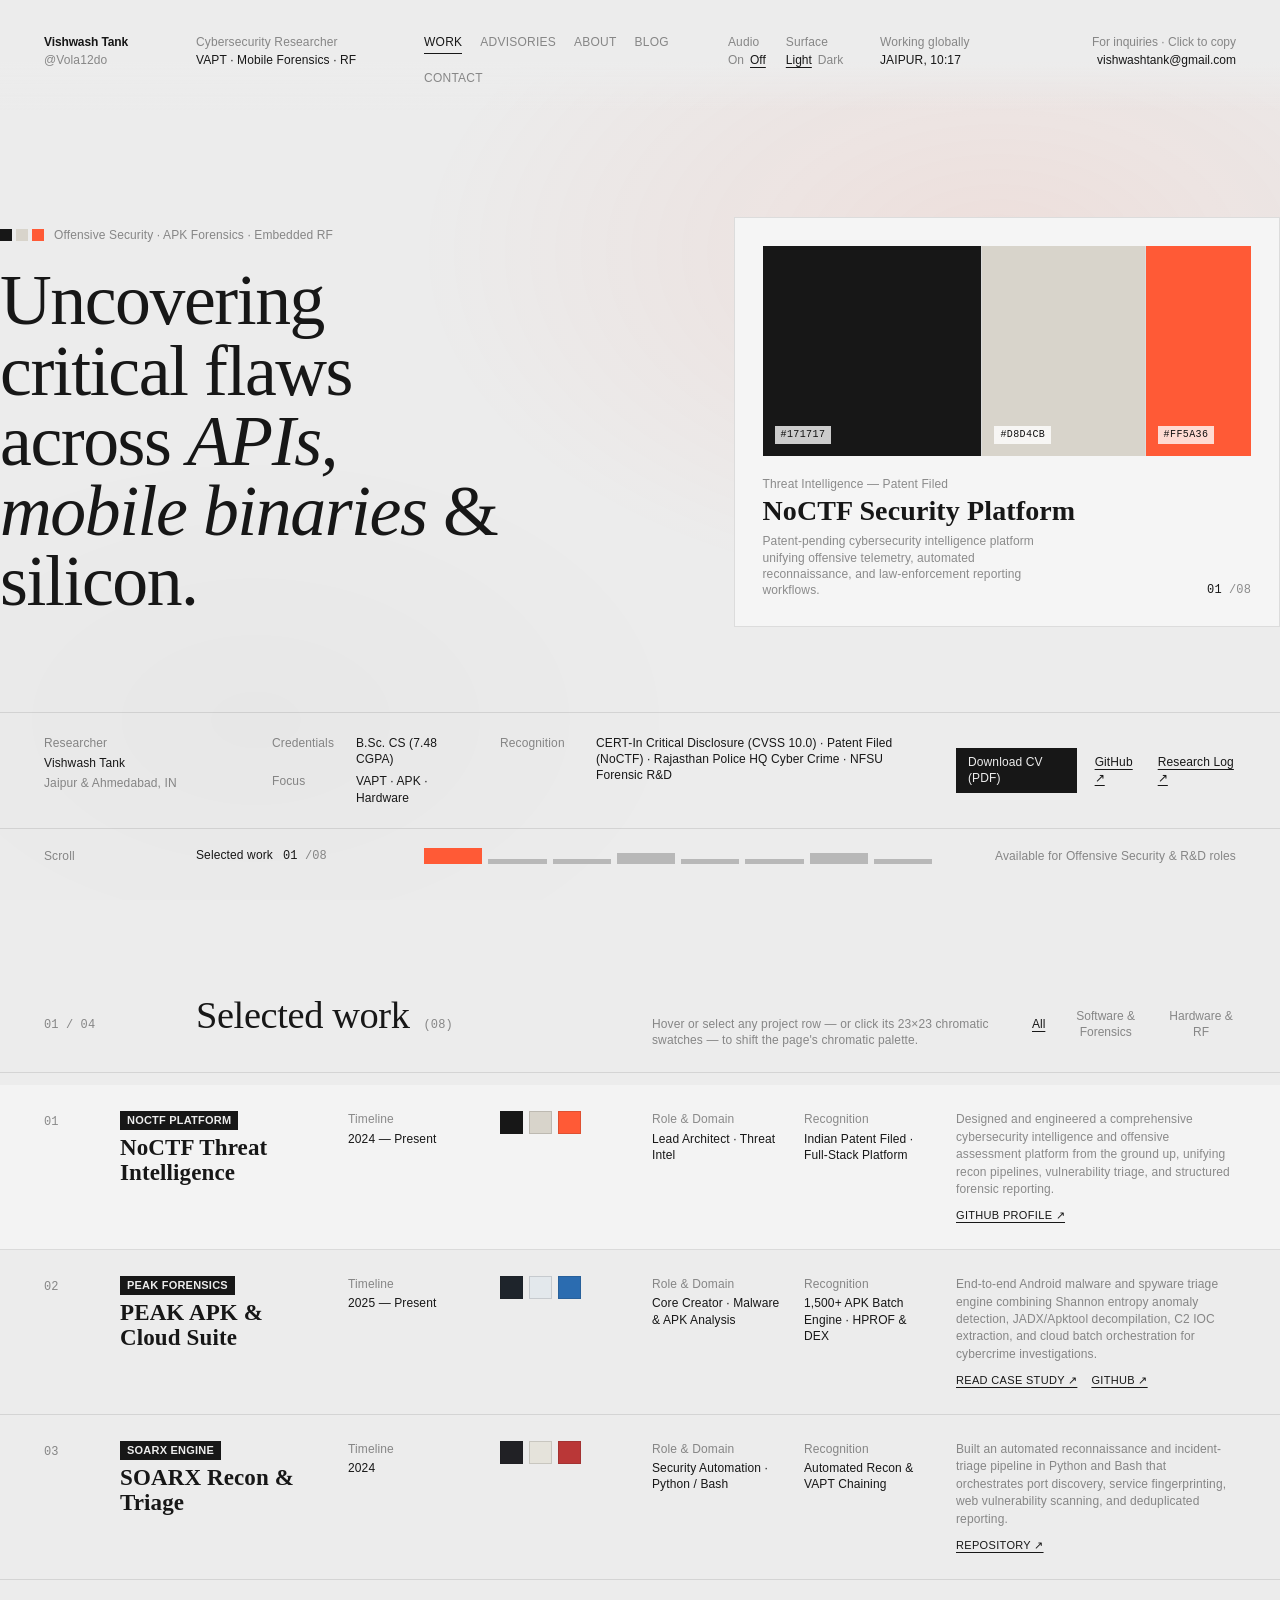
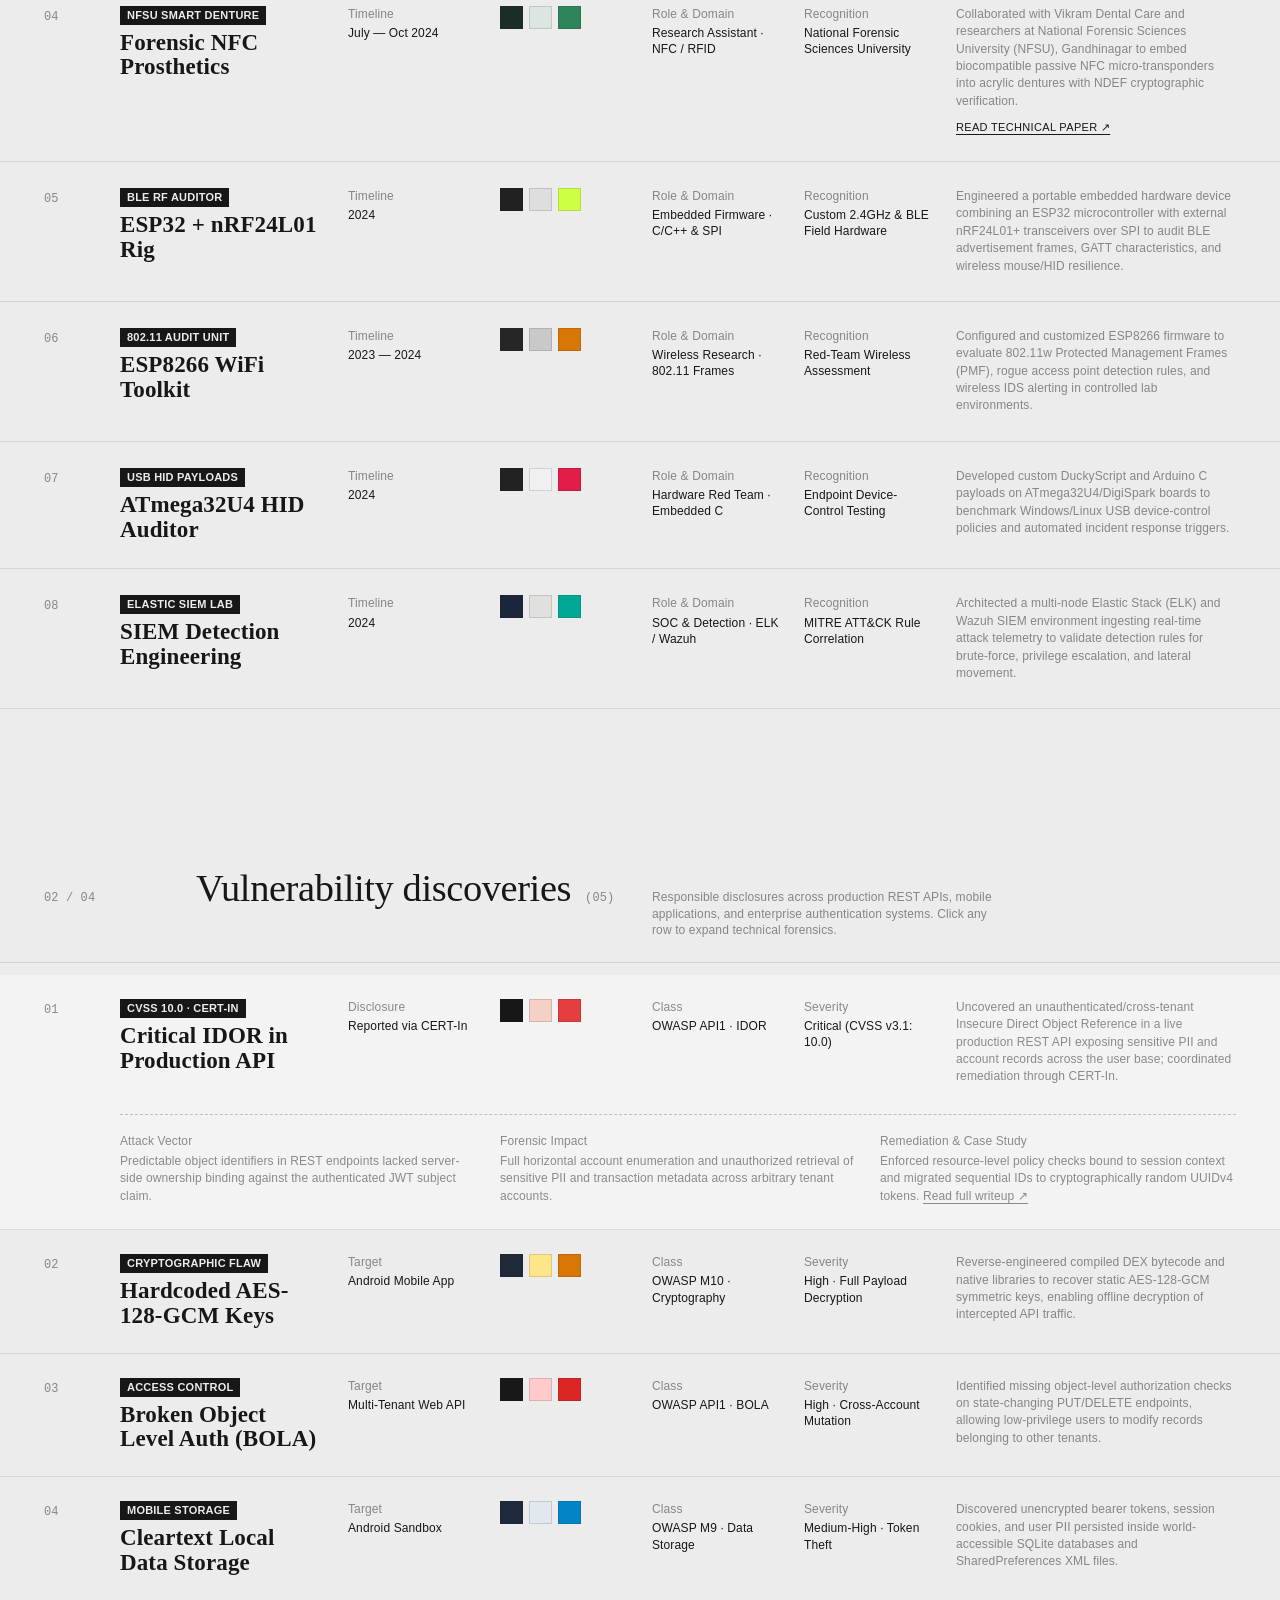
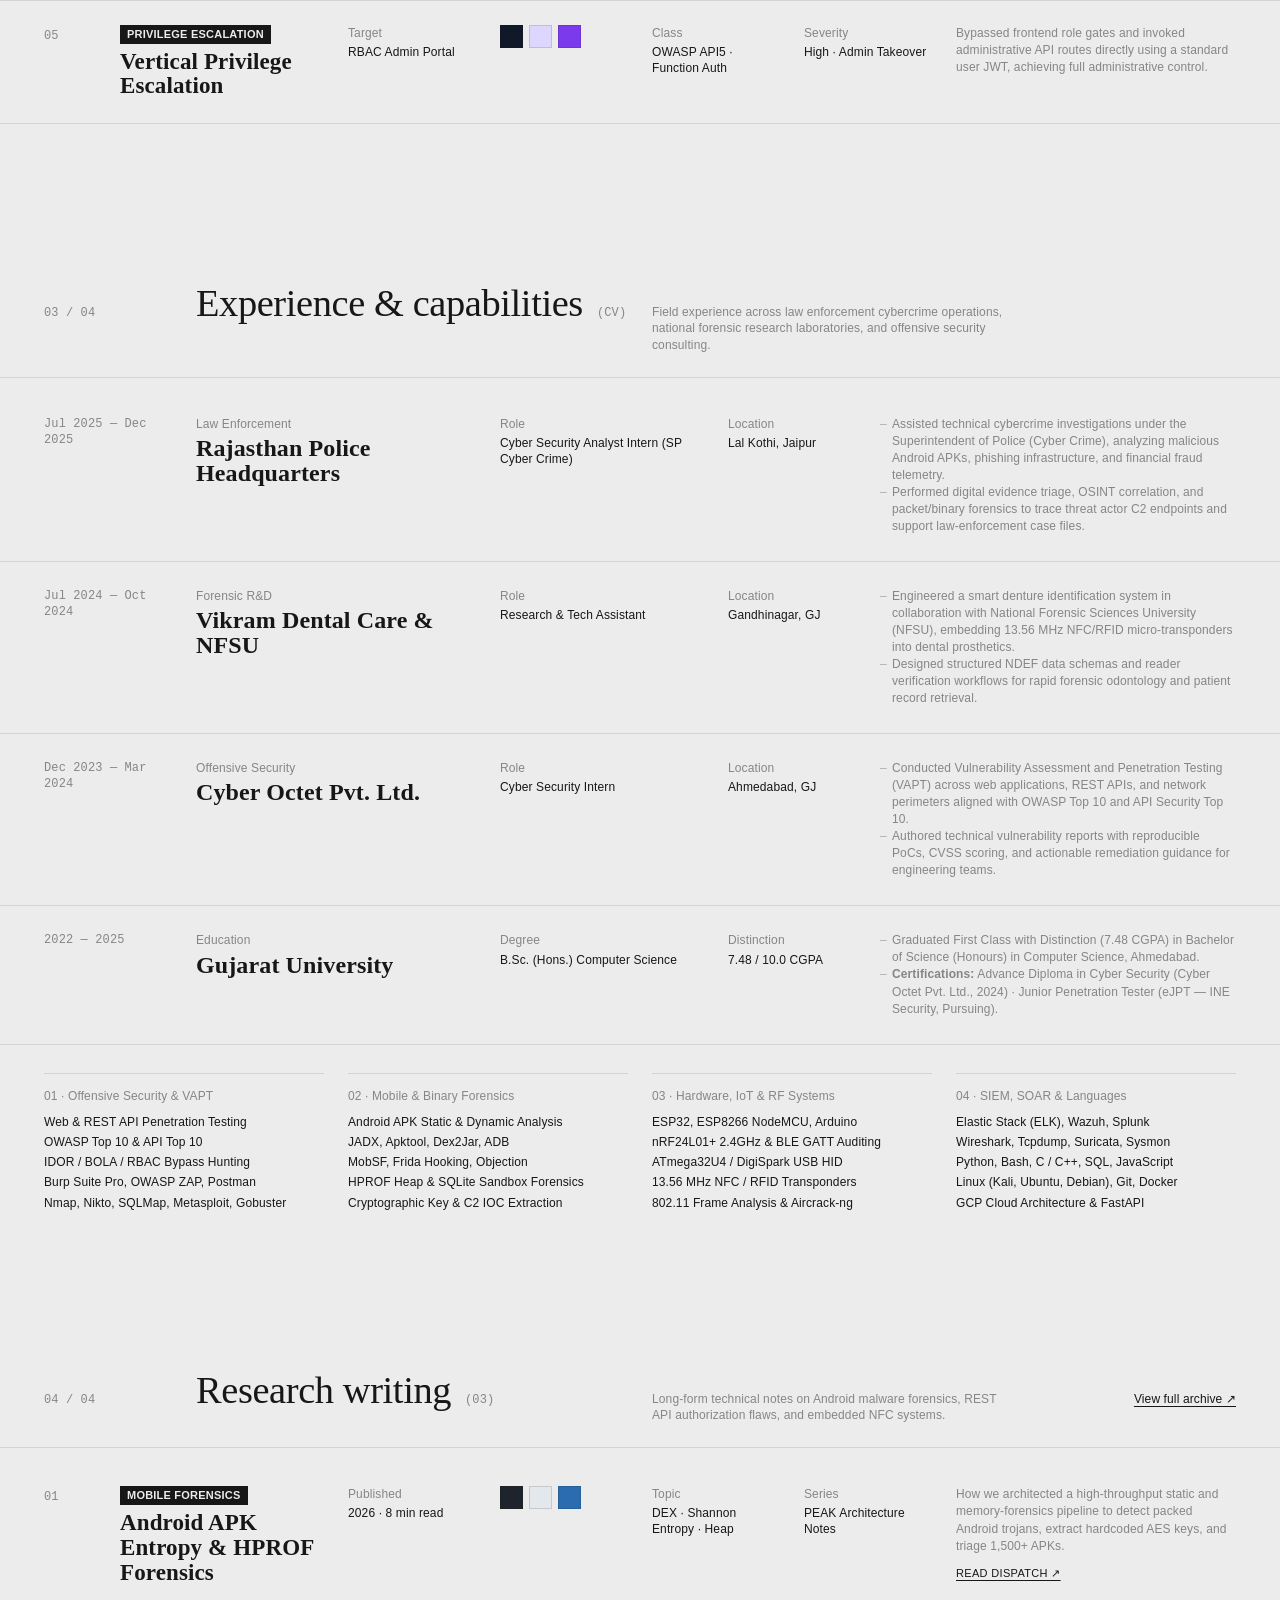
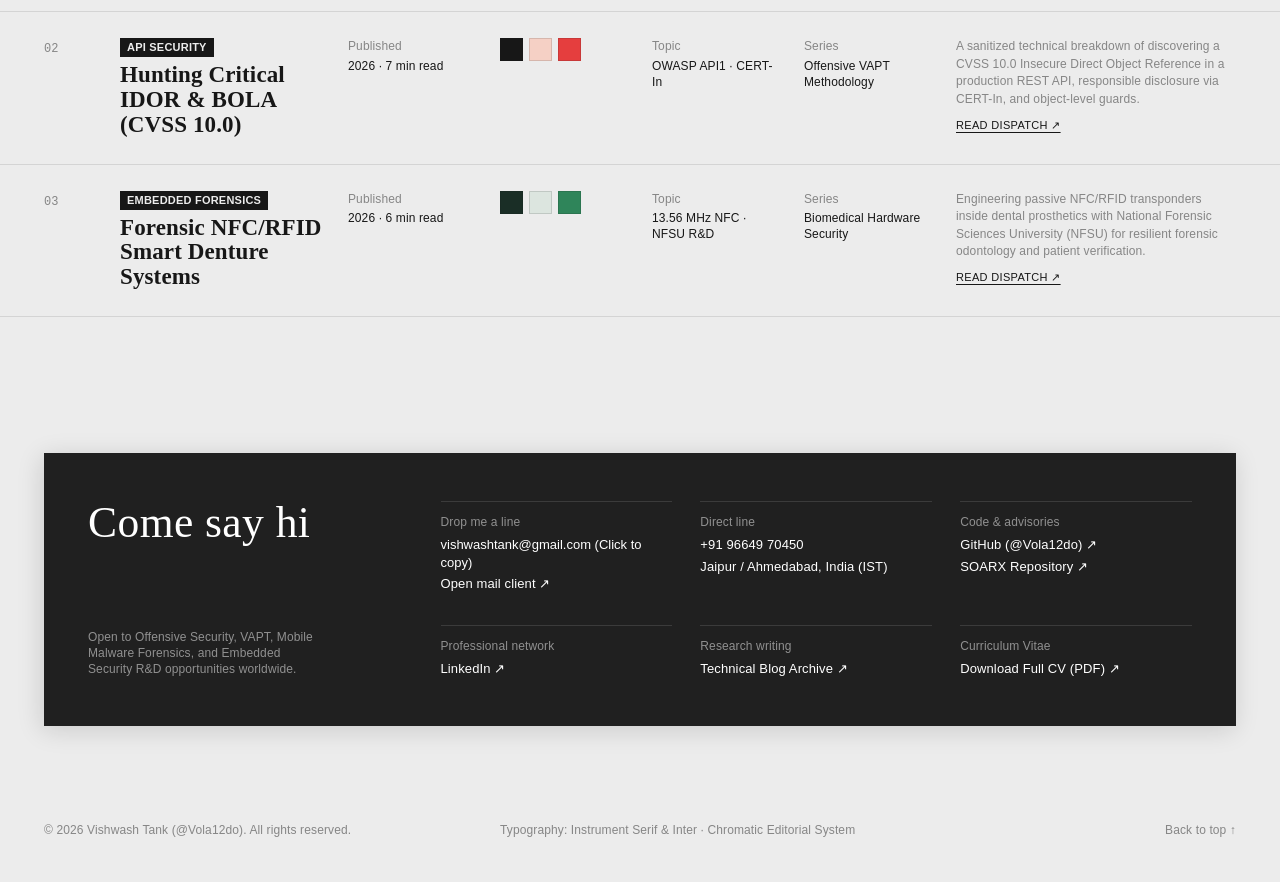
==== commit e851babc: "feat: redesign portfolio & blog in minimalist chromatic huyml.co editorial aesthetic" ====
--- a/index.html
+++ b/index.html
@@ -1,736 +1,1125 @@
-<!DOCTYPE html>
-<html lang="en" data-theme="dark">
+<!doctype html>
+<html lang="en" data-theme="light">
 <head>
-  <meta charset="UTF-8" />
-  <meta name="viewport" content="width=device-width, initial-scale=1.0" />
-  <meta http-equiv="Content-Security-Policy" content="default-src 'self'; style-src 'self' 'unsafe-inline' https://fonts.googleapis.com; font-src 'self' https://fonts.gstatic.com; script-src 'self' 'unsafe-inline'; img-src 'self' data: https:; connect-src 'self';" />
-  <meta name="referrer" content="strict-origin-when-cross-origin" />
-  <title>Vishwash Tank (@Vola12do) — Application Security, VAPT, Android Forensics &amp; RF Lab</title>
-  <meta name="description" content="Field console and technical portfolio of Vishwash Tank (@Vola12do) — Application Security Researcher, Cyber Crime Intern at Rajasthan Police HQ, NFSU Forensic Associate, CERT-In CVSS 10.0 researcher, and creator of NoCTF (Patent Filed)." />
-  <link rel="canonical" href="https://vola12do.github.io/" />
-  <meta name="author" content="Vishwash Tank" />
-  <meta name="theme-color" content="#0a0b0d" />
-  <meta property="og:type" content="website" />
-  <meta property="og:site_name" content="Vishwash Tank // Vola12do" />
-  <meta property="og:title" content="Vishwash Tank (@Vola12do) — AppSec, VAPT, Mobile Forensics &amp; RF Lab" />
-  <meta property="og:description" content="Application Security Researcher • CERT-In CVSS 10.0 • Rajasthan Police HQ Cyber Crime • NFSU Forensics • NoCTF (Patent Filed)." />
-  <meta property="og:url" content="https://vola12do.github.io/" />
-  <meta name="twitter:card" content="summary_large_image" />
-  <meta name="twitter:title" content="Vishwash Tank (@Vola12do) — AppSec &amp; VAPT Field Console" />
-  <meta name="twitter:description" content="Application Security, VAPT, API &amp; Mobile Security, Python Automation, and Embedded RF Security." />
+  <meta charset="utf-8">
+  <meta name="viewport" content="width=device-width, initial-scale=1">
+  <meta http-equiv="Content-Security-Policy" content="default-src 'self'; style-src 'self' 'unsafe-inline' https://fonts.googleapis.com; font-src 'self' https://fonts.gstatic.com; img-src 'self' data: https://raw.githubusercontent.com; script-src 'self' 'unsafe-inline'; connect-src 'self'; object-src 'none'; base-uri 'self'; frame-ancestors 'none';">
+  <title>Vishwash Tank (@Vola12do) — Cybersecurity Researcher &amp; Engineer</title>
+  <meta name="description" content="Vishwash Tank (Vola12do) is a Cybersecurity Researcher & Offensive Security Engineer specializing in VAPT, Android APK Forensics, REST API Security (CVSS 10.0 CERT-In Disclosure), and Embedded RF Systems.">
+  <link rel="canonical" href="https://vola12do.github.io/">
+
+  <!-- Open Graph / Social -->
+  <meta property="og:type" content="website">
+  <meta property="og:title" content="Vishwash Tank (@Vola12do) — Cybersecurity Researcher &amp; Engineer">
+  <meta property="og:description" content="Offensive Security, Mobile APK Forensics, CERT-In CVSS 10.0 Disclosure, Patent-Pending Threat Intelligence (NoCTF), and Embedded Hardware Systems.">
+  <meta property="og:url" content="https://vola12do.github.io/">
+  <meta name="twitter:card" content="summary_large_image">
+  <meta name="twitter:title" content="Vishwash Tank (@Vola12do) — Cybersecurity Researcher">
+  <meta name="twitter:description" content="Offensive Security, Mobile APK Forensics, CERT-In CVSS 10.0 Disclosure, and Embedded Hardware Systems.">
+
+  <!-- Typography: Instrument Serif (Display) + Inter (Grotesque 12px) + JetBrains Mono -->
+  <link rel="preconnect" href="https://fonts.googleapis.com">
+  <link rel="preconnect" href="https://fonts.gstatic.com" crossorigin>
+  <link href="https://fonts.googleapis.com/css2?family=Instrument+Serif:ital@0;1&family=Inter:wght@400;500;600&family=JetBrains+Mono:wght@400;500&display=swap" rel="stylesheet">
+
+  <link rel="stylesheet" href="assets/css/style.css">
+
   <script type="application/ld+json">
   {
     "@context": "https://schema.org",
     "@graph": [
       {
         "@type": "Person",
-        "@id": "https://vola12do.github.io/#person",
         "name": "Vishwash Tank",
         "alternateName": "Vola12do",
         "url": "https://vola12do.github.io/",
         "email": "mailto:vishwashtank@gmail.com",
-        "jobTitle": "Application Security & VAPT Researcher",
-        "address": {
-          "@type": "PostalAddress",
-          "addressLocality": "Jaipur",
-          "addressRegion": "Rajasthan",
-          "addressCountry": "IN"
-        },
+        "telephone": "+91-9664970450",
+        "jobTitle": "Cybersecurity Researcher & Offensive Security Engineer",
         "alumniOf": {
           "@type": "CollegeOrUniversity",
           "name": "Gujarat University"
         },
         "sameAs": [
           "https://github.com/Vola12do",
-          "https://www.linkedin.com/in/vishwash-tank-89308b28b",
-          "https://medium.com/@vishwashtank"
+          "https://www.linkedin.com/in/vishwash-tank"
         ]
       },
       {
         "@type": "WebSite",
-        "@id": "https://vola12do.github.io/#website",
-        "url": "https://vola12do.github.io/",
-        "name": "Vishwash Tank // Field Console",
-        "description": "Application Security, VAPT, Mobile Forensics, Python Automation & Hardware RF Research.",
-        "inLanguage": "en",
-        "publisher": { "@id": "https://vola12do.github.io/#person" }
+        "name": "Vishwash Tank — Portfolio & Research Archive",
+        "url": "https://vola12do.github.io/"
       }
     ]
   }
   </script>
-  <link rel="icon" href="assets/favicon.svg" type="image/svg+xml" />
-  <link rel="stylesheet" href="assets/css/style.css" />
 </head>
 <body>
-
-<!-- ═══════════════════════════════════════════════════════════════════════
-     TOP HARDWARE TELEMETRY & NAVIGATION DECK
-     ═══════════════════════════════════════════════════════════════════════ -->
-<header class="top-telemetry">
-  <div class="telemetry-strip">
-    <div class="status-cluster">
-      <span><i class="led-dot"></i> FIELD UNIT // VT-2026.11</span>
-      <span>OP: RAJASTHAN POLICE HQ (SP CYBER CRIME)</span>
-      <span>CERT-IN DISCLOSURE: CVSS 10.0 CRITICAL</span>
+  <!-- Subtle ambient chromatic wash that shifts with active work palette -->
+  <div class="chromatic-wash" aria-hidden="true"></div>
+
+  <!-- ========================================================================
+       FIXED MINIMALIST HEADER ("PC" in huyml.co)
+       ======================================================================== -->
+  <header class="site-header" role="banner">
+    <div class="grid-16 header-grid">
+      <div class="hdr-brand">
+        <a href="#top" class="hdr-brand-name">Vishwash Tank</a>
+        <span class="hdr-brand-handle">@Vola12do</span>
+      </div>
+
+      <div class="hdr-role">
+        <span class="hdr-label">Cybersecurity Researcher</span>
+        <span class="hdr-value">VAPT · Mobile Forensics · RF</span>
+      </div>
+
+      <nav class="hdr-nav" aria-label="Primary Navigation">
+        <a href="#work" class="is-active">Work</a>
+        <a href="#advisories">Advisories</a>
+        <a href="#about">About</a>
+        <a href="blog/">Blog</a>
+        <a href="#contact">Contact</a>
+      </nav>
+
+      <div class="hdr-controls">
+        <div class="hdr-control-group">
+          <span class="hdr-label">Audio</span>
+          <div class="hdr-toggle-row">
+            <button type="button" id="audio-on-btn" class="hdr-toggle-opt" aria-label="Enable subtle UI audio">On</button>
+            <button type="button" id="audio-off-btn" class="hdr-toggle-opt is-on" aria-label="Disable UI audio">Off</button>
+          </div>
+        </div>
+        <div class="hdr-control-group">
+          <span class="hdr-label">Surface</span>
+          <div class="hdr-toggle-row">
+            <button type="button" id="theme-light-btn" class="hdr-toggle-opt is-on" aria-label="Light stone surface">Light</button>
+            <button type="button" id="theme-dark-btn" class="hdr-toggle-opt" aria-label="Dark ink surface">Dark</button>
+          </div>
+        </div>
+      </div>
+
+      <div class="hdr-location">
+        <span class="hdr-label">Working globally</span>
+        <span class="hdr-value" id="live-location-time">JAIPUR, --:--</span>
+      </div>
+
+      <div class="hdr-inquiry">
+        <button type="button" class="copy-email-btn" data-copy-email="vishwashtank@gmail.com" aria-label="Copy email address vishwashtank@gmail.com">
+          <span class="copy-hint" data-copy-label>For inquiries · Click to copy</span>
+          <span class="copy-address">vishwashtank@gmail.com</span>
+        </button>
+      </div>
     </div>
-    <div class="status-cluster">
-      <span>LOC: JAIPUR, IN [26.9124° N, 75.7873° E]</span>
+  </header>
+
+  <main id="top">
+    <!-- ======================================================================
+         100VH ARCHITECTURAL HERO STAGE (HuyML Layout)
+         ====================================================================== -->
+    <section class="hero-stage" aria-label="Introduction and Chromatic Preview">
+      <div class="grid-16 hero-centerpiece">
+        <div class="hero-editorial-col">
+          <div class="hero-kicker">
+            <span class="chromatic-triad-inline" aria-hidden="true">
+              <span class="chromatic-dot" id="hero-dot-1" style="background:#171717"></span>
+              <span class="chromatic-dot" id="hero-dot-2" style="background:#d8d4cb"></span>
+              <span class="chromatic-dot" id="hero-dot-3" style="background:#ff5a36"></span>
+            </span>
+            <span>Offensive Security · APK Forensics · Embedded RF</span>
+          </div>
+
+          <h1 class="hero-display-title">
+            Uncovering critical flaws across <em>APIs, mobile binaries</em> &amp; silicon.
+          </h1>
+        </div>
+
+        <!-- Live Chromatic Showcase Card (Reacts to Selected Work rows & Swatches) -->
+        <div class="hero-chromatic-card" aria-live="polite">
+          <div class="hero-chromatic-visual">
+            <div class="chroma-panel chroma-panel-1" id="stage-panel-1">
+              <span id="stage-hex-1">#171717</span>
+            </div>
+            <div class="chroma-panel chroma-panel-2" id="stage-panel-2">
+              <span id="stage-hex-2">#D8D4CB</span>
+            </div>
+            <div class="chroma-panel chroma-panel-3" id="stage-panel-3">
+              <span id="stage-hex-3">#FF5A36</span>
+            </div>
+          </div>
+
+          <div class="hero-chromatic-meta">
+            <div class="hero-chromatic-meta-left">
+              <span class="hero-Active-category" id="stage-category">Threat Intelligence — Patent Filed</span>
+              <h2 class="hero-active-title" id="stage-title">NoCTF Security Platform</h2>
+              <p class="hero-active-desc" id="stage-desc">
+                Patent-pending cybersecurity intelligence platform unifying offensive telemetry, automated reconnaissance, and law-enforcement reporting workflows.
+              </p>
+            </div>
+            <div class="counter-fraction" id="stage-index">01 <span class="muted">/08</span></div>
+          </div>
+        </div>
+      </div>
+
+      <!-- Mid Info Strip ("mid" in huyml.co: Author | Focus | Recognition | Actions) -->
+      <div class="hero-mid-strip">
+        <div class="grid-16">
+          <div class="mid-col-author">
+            <span class="hdr-label">Researcher</span>
+            <span>Vishwash Tank</span>
+            <span class="hdr-label">Jaipur &amp; Ahmedabad, IN</span>
+          </div>
+
+          <div class="mid-col-launch">
+            <span class="hdr-label">Credentials</span>
+            <span>B.Sc. CS (7.48 CGPA)</span>
+            <span class="hdr-label">Focus</span>
+            <span>VAPT · APK · Hardware</span>
+          </div>
+
+          <div class="mid-col-recognition">
+            <span class="hdr-label">Recognition</span>
+            <span>CERT-In Critical Disclosure (CVSS 10.0) · Patent Filed (NoCTF) · Rajasthan Police HQ Cyber Crime · NFSU Forensic R&amp;D</span>
+          </div>
+
+          <div class="mid-col-actions">
+            <a href="assets/Vishwash_Tank_CV.pdf" class="text-link-pill" target="_blank" rel="noopener noreferrer">Download CV (PDF)</a>
+            <a href="https://github.com/Vola12do" class="text-link-underline" target="_blank" rel="noopener noreferrer">GitHub ↗</a>
+            <a href="blog/" class="text-link-underline">Research Log ↗</a>
+          </div>
+        </div>
+      </div>
+
+      <!-- Bottom Strip ("bottom" in huyml.co: Scroll | Selected work 01 / 08 | Ruler) -->
+      <div class="grid-16 hero-bottom-strip">
+        <div class="bot-scroll">Scroll</div>
+
+        <div class="bot-selected-counter">
+          <span>Selected work</span>
+          <span class="counter-fraction"><span id="hero-counter-current">01</span> <span class="muted">/08</span></span>
+        </div>
+
+        <div class="bot-ruler-ticks" id="hero-ruler" aria-hidden="true">
+          <span class="ruler-tick is-major is-active" data-tick="0"></span>
+          <span class="ruler-tick" data-tick="1"></span>
+          <span class="ruler-tick" data-tick="2"></span>
+          <span class="ruler-tick is-major" data-tick="3"></span>
+          <span class="ruler-tick" data-tick="4"></span>
+          <span class="ruler-tick" data-tick="5"></span>
+          <span class="ruler-tick is-major" data-tick="6"></span>
+          <span class="ruler-tick" data-tick="7"></span>
+        </div>
+
+        <div class="bot-cv-status">Available for Offensive Security &amp; R&amp;D roles</div>
+      </div>
+    </section>
+
+    <!-- ======================================================================
+         01 // SELECTED WORK (Exact HuyML Row Layout with 23x23 Color1/Color2/Color3)
+         ====================================================================== -->
+    <section id="work" class="editorial-section" aria-labelledby="work-heading">
+      <div class="grid-16 section-header-row">
+        <div class="sec-index">01 / 04</div>
+        <div class="sec-title-wrap">
+          <h2 id="work-heading" class="sec-title">Selected work</h2>
+          <span class="sec-count">(08)</span>
+        </div>
+        <div class="sec-subtitle">
+          Hover or select any project row — or click its 23×23 chromatic swatches — to shift the page's chromatic palette.
+        </div>
+        <div class="sec-filter-nav" role="tablist" aria-label="Filter projects">
+          <button type="button" class="filter-btn is-active" data-filter="all">All</button>
+          <button type="button" class="filter-btn" data-filter="software">Software &amp; Forensics</button>
+          <button type="button" class="filter-btn" data-filter="hardware">Hardware &amp; RF</button>
+        </div>
+      </div>
+
+      <div class="work-list">
+        <!-- WORK 01: NoCTF -->
+        <article class="grid-16 work-row is-active"
+                 data-index="01"
+                 data-category="software"
+                 data-title="NoCTF Security Platform"
+                 data-cat-label="Threat Intelligence — Patent Filed"
+                 data-desc="Patent-pending cybersecurity intelligence platform unifying offensive telemetry, automated reconnaissance, and law-enforcement reporting workflows."
+                 data-c1="#171717" data-c2="#D8D4CB" data-c3="#FF5A36">
+          <div class="work-col-nr">01</div>
+          <div class="work-col-title">
+            <div><mark class="work-mark">NOCTF PLATFORM</mark></div>
+            <h3 class="work-display-sub">NoCTF Threat Intelligence</h3>
+          </div>
+          <div class="work-col-date">
+            <span class="hdr-label">Timeline</span>
+            <span>2024 — Present</span>
+          </div>
+          <div class="work-col-colors" aria-label="Chromatic palette">
+            <button type="button" class="swatch-23" style="background-color:#171717" data-swatch="#171717" title="Color 1: #171717" aria-label="Swatch #171717"></button>
+            <button type="button" class="swatch-23" style="background-color:#D8D4CB" data-swatch="#D8D4CB" title="Color 2: #D8D4CB" aria-label="Swatch #D8D4CB"></button>
+            <button type="button" class="swatch-23" style="background-color:#FF5A36" data-swatch="#FF5A36" title="Color 3: #FF5A36" aria-label="Swatch #FF5A36"></button>
+          </div>
+          <div class="work-col-category">
+            <span class="hdr-label">Role &amp; Domain</span>
+            <span>Lead Architect · Threat Intel</span>
+          </div>
+          <div class="work-col-recognition">
+            <span class="hdr-label">Recognition</span>
+            <span>Indian Patent Filed · Full-Stack Platform</span>
+          </div>
+          <div class="work-col-desc">
+            <p>Designed and engineered a comprehensive cybersecurity intelligence and offensive assessment platform from the ground up, unifying recon pipelines, vulnerability triage, and structured forensic reporting.</p>
+            <div class="work-links">
+              <a href="https://github.com/Vola12do" target="_blank" rel="noopener noreferrer">GitHub Profile ↗</a>
+            </div>
+          </div>
+        </article>
+
+        <!-- WORK 02: PEAK APK & Cloud Platform -->
+        <article class="grid-16 work-row"
+                 data-index="02"
+                 data-category="software"
+                 data-title="PEAK APK &amp; Cloud Forensics"
+                 data-cat-label="Law Enforcement Forensics — Cloud &amp; CLI"
+                 data-desc="High-throughput Android APK static/dynamic intelligence suite &amp; GCP cloud platform built to dissect 1,500+ suspect APKs, DEX bytecode, and HPROF heap dumps."
+                 data-c1="#1E242B" data-c2="#E3E8EC" data-c3="#2B6CB0">
+          <div class="work-col-nr">02</div>
+          <div class="work-col-title">
+            <div><mark class="work-mark">PEAK FORENSICS</mark></div>
+            <h3 class="work-display-sub">PEAK APK &amp; Cloud Suite</h3>
+          </div>
+          <div class="work-col-date">
+            <span class="hdr-label">Timeline</span>
+            <span>2025 — Present</span>
+          </div>
+          <div class="work-col-colors" aria-label="Chromatic palette">
+            <button type="button" class="swatch-23" style="background-color:#1E242B" data-swatch="#1E242B" title="Color 1: #1E242B" aria-label="Swatch #1E242B"></button>
+            <button type="button" class="swatch-23" style="background-color:#E3E8EC" data-swatch="#E3E8EC" title="Color 2: #E3E8EC" aria-label="Swatch #E3E8EC"></button>
+            <button type="button" class="swatch-23" style="background-color:#2B6CB0" data-swatch="#2B6CB0" title="Color 3: #2B6CB0" aria-label="Swatch #2B6CB0"></button>
+          </div>
+          <div class="work-col-category">
+            <span class="hdr-label">Role &amp; Domain</span>
+            <span>Core Creator · Malware &amp; APK Analysis</span>
+          </div>
+          <div class="work-col-recognition">
+            <span class="hdr-label">Recognition</span>
+            <span>1,500+ APK Batch Engine · HPROF &amp; DEX</span>
+          </div>
+          <div class="work-col-desc">
+            <p>End-to-end Android malware and spyware triage engine combining Shannon entropy anomaly detection, JADX/Apktool decompilation, C2 IOC extraction, and cloud batch orchestration for cybercrime investigations.</p>
+            <div class="work-links">
+              <a href="blog/android-apk-entropy-and-hprof-forensics/">Read Case Study ↗</a>
+              <a href="https://github.com/Vola12do" target="_blank" rel="noopener noreferrer">GitHub ↗</a>
+            </div>
+          </div>
+        </article>
+
+        <!-- WORK 03: SOARX -->
+        <article class="grid-16 work-row"
+                 data-index="03"
+                 data-category="software"
+                 data-title="SOARX Automation Engine"
+                 data-cat-label="Security Orchestration — Python &amp; Bash"
+                 data-desc="Modular Security Orchestration, Automation, and Response (SOAR) toolkit chaining Nmap, Nikto, and custom vulnerability scanners into zero-touch pipelines."
+                 data-c1="#212125" data-c2="#E5E3DB" data-c3="#BA3737">
+          <div class="work-col-nr">03</div>
+          <div class="work-col-title">
+            <div><mark class="work-mark">SOARX ENGINE</mark></div>
+            <h3 class="work-display-sub">SOARX Recon &amp; Triage</h3>
+          </div>
+          <div class="work-col-date">
+            <span class="hdr-label">Timeline</span>
+            <span>2024</span>
+          </div>
+          <div class="work-col-colors" aria-label="Chromatic palette">
+            <button type="button" class="swatch-23" style="background-color:#212125" data-swatch="#212125" title="Color 1: #212125" aria-label="Swatch #212125"></button>
+            <button type="button" class="swatch-23" style="background-color:#E5E3DB" data-swatch="#E5E3DB" title="Color 2: #E5E3DB" aria-label="Swatch #E5E3DB"></button>
+            <button type="button" class="swatch-23" style="background-color:#BA3737" data-swatch="#BA3737" title="Color 3: #BA3737" aria-label="Swatch #BA3737"></button>
+          </div>
+          <div class="work-col-category">
+            <span class="hdr-label">Role &amp; Domain</span>
+            <span>Security Automation · Python / Bash</span>
+          </div>
+          <div class="work-col-recognition">
+            <span class="hdr-label">Recognition</span>
+            <span>Automated Recon &amp; VAPT Chaining</span>
+          </div>
+          <div class="work-col-desc">
+            <p>Built an automated reconnaissance and incident-triage pipeline in Python and Bash that orchestrates port discovery, service fingerprinting, web vulnerability scanning, and deduplicated reporting.</p>
+            <div class="work-links">
+              <a href="https://github.com/Vola12do/SOARX" target="_blank" rel="noopener noreferrer">Repository ↗</a>
+            </div>
+          </div>
+        </article>
+
+        <!-- WORK 04: Forensic NFC/RFID Smart Denture (NFSU) -->
+        <article class="grid-16 work-row"
+                 data-index="04"
+                 data-category="hardware"
+                 data-title="Forensic NFC/RFID Odontology"
+                 data-cat-label="Biomedical &amp; Forensic R&amp;D — NFSU Gandhinagar"
+                 data-desc="Embedded 13.56 MHz NFC/RFID transponder integration inside dental prosthetics for disaster victim identification and tamper-evident patient records."
+                 data-c1="#1A2E26" data-c2="#DCE5DF" data-c3="#2F855A">
+          <div class="work-col-nr">04</div>
+          <div class="work-col-title">
+            <div><mark class="work-mark">NFSU SMART DENTURE</mark></div>
+            <h3 class="work-display-sub">Forensic NFC Prosthetics</h3>
+          </div>
+          <div class="work-col-date">
+            <span class="hdr-label">Timeline</span>
+            <span>July — Oct 2024</span>
+          </div>
+          <div class="work-col-colors" aria-label="Chromatic palette">
+            <button type="button" class="swatch-23" style="background-color:#1A2E26" data-swatch="#1A2E26" title="Color 1: #1A2E26" aria-label="Swatch #1A2E26"></button>
+            <button type="button" class="swatch-23" style="background-color:#DCE5DF" data-swatch="#DCE5DF" title="Color 2: #DCE5DF" aria-label="Swatch #DCE5DF"></button>
+            <button type="button" class="swatch-23" style="background-color:#2F855A" data-swatch="#2F855A" title="Color 3: #2F855A" aria-label="Swatch #2F855A"></button>
+          </div>
+          <div class="work-col-category">
+            <span class="hdr-label">Role &amp; Domain</span>
+            <span>Research Assistant · NFC / RFID</span>
+          </div>
+          <div class="work-col-recognition">
+            <span class="hdr-label">Recognition</span>
+            <span>National Forensic Sciences University</span>
+          </div>
+          <div class="work-col-desc">
+            <p>Collaborated with Vikram Dental Care and researchers at National Forensic Sciences University (NFSU), Gandhinagar to embed biocompatible passive NFC micro-transponders into acrylic dentures with NDEF cryptographic verification.</p>
+            <div class="work-links">
+              <a href="blog/forensic-nfc-rfid-smart-denture-nfsu/">Read Technical Paper ↗</a>
+            </div>
+          </div>
+        </article>
+
+        <!-- WORK 05: BLE Attack Device (ESP32 + nRF24L01) -->
+        <article class="grid-16 work-row"
+                 data-index="05"
+                 data-category="hardware"
+                 data-title="BLE &amp; 2.4GHz RF Auditor"
+                 data-cat-label="Embedded RF Security — ESP32 &amp; nRF24L01"
+                 data-desc="Custom hardware wireless auditing rig built on ESP32 and dual nRF24L01+ PA/LNA transceivers for Bluetooth Low Energy GATT enumeration and 2.4GHz spectrum diagnostics."
+                 data-c1="#212121" data-c2="#DEDEDE" data-c3="#7B9E19">
+          <div class="work-col-nr">05</div>
+          <div class="work-col-title">
+            <div><mark class="work-mark">BLE RF AUDITOR</mark></div>
+            <h3 class="work-display-sub">ESP32 + nRF24L01 Rig</h3>
+          </div>
+          <div class="work-col-date">
+            <span class="hdr-label">Timeline</span>
+            <span>2024</span>
+          </div>
+          <div class="work-col-colors" aria-label="Chromatic palette">
+            <button type="button" class="swatch-23" style="background-color:#212121" data-swatch="#212121" title="Color 1: #212121" aria-label="Swatch #212121"></button>
+            <button type="button" class="swatch-23" style="background-color:#DEDEDE" data-swatch="#DEDEDE" title="Color 2: #DEDEDE" aria-label="Swatch #DEDEDE"></button>
+            <button type="button" class="swatch-23" style="background-color:#CEFF45" data-swatch="#CEFF45" title="Color 3: #CEFF45" aria-label="Swatch #CEFF45"></button>
+          </div>
+          <div class="work-col-category">
+            <span class="hdr-label">Role &amp; Domain</span>
+            <span>Embedded Firmware · C/C++ &amp; SPI</span>
+          </div>
+          <div class="work-col-recognition">
+            <span class="hdr-label">Recognition</span>
+            <span>Custom 2.4GHz &amp; BLE Field Hardware</span>
+          </div>
+          <div class="work-col-desc">
+            <p>Engineered a portable embedded hardware device combining an ESP32 microcontroller with external nRF24L01+ transceivers over SPI to audit BLE advertisement frames, GATT characteristics, and wireless mouse/HID resilience.</p>
+          </div>
+        </article>
+
+        <!-- WORK 06: WiFi Attack Toolkit (ESP8266) -->
+        <article class="grid-16 work-row"
+                 data-index="06"
+                 data-category="hardware"
+                 data-title="802.11 Wireless Audit Toolkit"
+                 data-cat-label="Wireless Security — ESP8266 NodeMCU"
+                 data-desc="Pocket-sized 802.11 management-frame auditing unit on ESP8266 for testing enterprise rogue-AP detection, beacon resilience, and WPA2/WPA3 handshake capture."
+                 data-c1="#262626" data-c2="#C9C9C9" data-c3="#D97706">
+          <div class="work-col-nr">06</div>
+          <div class="work-col-title">
+            <div><mark class="work-mark">802.11 AUDIT UNIT</mark></div>
+            <h3 class="work-display-sub">ESP8266 WiFi Toolkit</h3>
+          </div>
+          <div class="work-col-date">
+            <span class="hdr-label">Timeline</span>
+            <span>2023 — 2024</span>
+          </div>
+          <div class="work-col-colors" aria-label="Chromatic palette">
+            <button type="button" class="swatch-23" style="background-color:#262626" data-swatch="#262626" title="Color 1: #262626" aria-label="Swatch #262626"></button>
+            <button type="button" class="swatch-23" style="background-color:#C9C9C9" data-swatch="#C9C9C9" title="Color 2: #C9C9C9" aria-label="Swatch #C9C9C9"></button>
+            <button type="button" class="swatch-23" style="background-color:#D97706" data-swatch="#D97706" title="Color 3: #D97706" aria-label="Swatch #D97706"></button>
+          </div>
+          <div class="work-col-category">
+            <span class="hdr-label">Role &amp; Domain</span>
+            <span>Wireless Research · 802.11 Frames</span>
+          </div>
+          <div class="work-col-recognition">
+            <span class="hdr-label">Recognition</span>
+            <span>Red-Team Wireless Assessment</span>
+          </div>
+          <div class="work-col-desc">
+            <p>Configured and customized ESP8266 firmware to evaluate 802.11w Protected Management Frames (PMF), rogue access point detection rules, and wireless IDS alerting in controlled lab environments.</p>
+          </div>
+        </article>
+
+        <!-- WORK 07: Rubber Ducky USB HID Automation -->
+        <article class="grid-16 work-row"
+                 data-index="07"
+                 data-category="hardware"
+                 data-title="USB HID Keystroke Injection"
+                 data-cat-label="Physical Red Teaming — ATmega32U4 &amp; DigiSpark"
+                 data-desc="Programmable USB HID emulation hardware built on ATmega32U4 and ATtiny85 microcontrollers for rapid physical-access auditing and endpoint EDR telemetry testing."
+                 data-c1="#222222" data-c2="#F0F0F0" data-c3="#E11D48">
+          <div class="work-col-nr">07</div>
+          <div class="work-col-title">
+            <div><mark class="work-mark">USB HID PAYLOADS</mark></div>
+            <h3 class="work-display-sub">ATmega32U4 HID Auditor</h3>
+          </div>
+          <div class="work-col-date">
+            <span class="hdr-label">Timeline</span>
+            <span>2024</span>
+          </div>
+          <div class="work-col-colors" aria-label="Chromatic palette">
+            <button type="button" class="swatch-23" style="background-color:#222222" data-swatch="#222222" title="Color 1: #222222" aria-label="Swatch #222222"></button>
+            <button type="button" class="swatch-23" style="background-color:#F0F0F0" data-swatch="#F0F0F0" title="Color 2: #F0F0F0" aria-label="Swatch #F0F0F0"></button>
+            <button type="button" class="swatch-23" style="background-color:#E11D48" data-swatch="#E11D48" title="Color 3: #E11D48" aria-label="Swatch #E11D48"></button>
+          </div>
+          <div class="work-col-category">
+            <span class="hdr-label">Role &amp; Domain</span>
+            <span>Hardware Red Team · Embedded C</span>
+          </div>
+          <div class="work-col-recognition">
+            <span class="hdr-label">Recognition</span>
+            <span>Endpoint Device-Control Testing</span>
+          </div>
+          <div class="work-col-desc">
+            <p>Developed custom DuckyScript and Arduino C payloads on ATmega32U4/DigiSpark boards to benchmark Windows/Linux USB device-control policies and automated incident response triggers.</p>
+          </div>
+        </article>
+
+        <!-- WORK 08: SIEM Elastic Stack Detection Lab -->
+        <article class="grid-16 work-row"
+                 data-index="08"
+                 data-category="software"
+                 data-title="Elastic SIEM &amp; Suricata Lab"
+                 data-cat-label="Detection Engineering — ELK, Wazuh &amp; Sysmon"
+                 data-desc="Full-scale purple-team detection lab correlating Windows Sysmon, Linux Auditd, and Suricata IDS telemetry inside Elasticsearch &amp; Kibana."
+                 data-c1="#1B263B" data-c2="#E0E1DD" data-c3="#00A896">
+          <div class="work-col-nr">08</div>
+          <div class="work-col-title">
+            <div><mark class="work-mark">ELASTIC SIEM LAB</mark></div>
+            <h3 class="work-display-sub">SIEM Detection Engineering</h3>
+          </div>
+          <div class="work-col-date">
+            <span class="hdr-label">Timeline</span>
+            <span>2024</span>
+          </div>
+          <div class="work-col-colors" aria-label="Chromatic palette">
+            <button type="button" class="swatch-23" style="background-color:#1B263B" data-swatch="#1B263B" title="Color 1: #1B263B" aria-label="Swatch #1B263B"></button>
+            <button type="button" class="swatch-23" style="background-color:#E0E1DD" data-swatch="#E0E1DD" title="Color 2: #E0E1DD" aria-label="Swatch #E0E1DD"></button>
+            <button type="button" class="swatch-23" style="background-color:#00A896" data-swatch="#00A896" title="Color 3: #00A896" aria-label="Swatch #00A896"></button>
+          </div>
+          <div class="work-col-category">
+            <span class="hdr-label">Role &amp; Domain</span>
+            <span>SOC &amp; Detection · ELK / Wazuh</span>
+          </div>
+          <div class="work-col-recognition">
+            <span class="hdr-label">Recognition</span>
+            <span>MITRE ATT&amp;CK Rule Correlation</span>
+          </div>
+          <div class="work-col-desc">
+            <p>Architected a multi-node Elastic Stack (ELK) and Wazuh SIEM environment ingesting real-time attack telemetry to validate detection rules for brute-force, privilege escalation, and lateral movement.</p>
+          </div>
+        </article>
+      </div>
+    </section>
+
+    <!-- ======================================================================
+         02 // VULNERABILITY DISCOVERIES (Chromatic Advisory Index 01 - 05)
+         ====================================================================== -->
+    <section id="advisories" class="editorial-section" aria-labelledby="advisories-heading">
+      <div class="grid-16 section-header-row">
+        <div class="sec-index">02 / 04</div>
+        <div class="sec-title-wrap">
+          <h2 id="advisories-heading" class="sec-title">Vulnerability discoveries</h2>
+          <span class="sec-count">(05)</span>
+        </div>
+        <div class="sec-subtitle">
+          Responsible disclosures across production REST APIs, mobile applications, and enterprise authentication systems. Click any row to expand technical forensics.
+        </div>
+      </div>
+
+      <div class="work-list">
+        <!-- ADVISORY 01 -->
+        <article class="grid-16 vuln-row is-open" tabindex="0" role="button" aria-expanded="true">
+          <div class="work-col-nr">01</div>
+          <div class="work-col-title">
+            <div><mark class="work-mark">CVSS 10.0 · CERT-IN</mark></div>
+            <h3 class="work-display-sub">Critical IDOR in Production API</h3>
+          </div>
+          <div class="work-col-date">
+            <span class="hdr-label">Disclosure</span>
+            <span>Reported via CERT-In</span>
+          </div>
+          <div class="work-col-colors" aria-hidden="true">
+            <span class="swatch-23" style="background-color:#171717"></span>
+            <span class="swatch-23" style="background-color:#F5D0C5"></span>
+            <span class="swatch-23" style="background-color:#E53E3E"></span>
+          </div>
+          <div class="work-col-category">
+            <span class="hdr-label">Class</span>
+            <span>OWASP API1 · IDOR</span>
+          </div>
+          <div class="work-col-recognition">
+            <span class="hdr-label">Severity</span>
+            <span>Critical (CVSS v3.1: 10.0)</span>
+          </div>
+          <div class="work-col-desc">
+            <p>Uncovered an unauthenticated/cross-tenant Insecure Direct Object Reference in a live production REST API exposing sensitive PII and account records across the user base; coordinated remediation through CERT-In.</p>
+          </div>
+
+          <div class="vuln-drawer">
+            <div class="vuln-drawer-block">
+              <span class="hdr-label">Attack Vector</span>
+              <p>Predictable object identifiers in REST endpoints lacked server-side ownership binding against the authenticated JWT subject claim.</p>
+            </div>
+            <div class="vuln-drawer-block">
+              <span class="hdr-label">Forensic Impact</span>
+              <p>Full horizontal account enumeration and unauthorized retrieval of sensitive PII and transaction metadata across arbitrary tenant accounts.</p>
+            </div>
+            <div class="vuln-drawer-block">
+              <span class="hdr-label">Remediation &amp; Case Study</span>
+              <p>Enforced resource-level policy checks bound to session context and migrated sequential IDs to cryptographically random UUIDv4 tokens. <a href="blog/critical-idor-bola-rest-api-methodology/" class="text-link-underline">Read full writeup ↗</a></p>
+            </div>
+          </div>
+        </article>
+
+        <!-- ADVISORY 02 -->
+        <article class="grid-16 vuln-row" tabindex="0" role="button" aria-expanded="false">
+          <div class="work-col-nr">02</div>
+          <div class="work-col-title">
+            <div><mark class="work-mark">CRYPTOGRAPHIC FLAW</mark></div>
+            <h3 class="work-display-sub">Hardcoded AES-128-GCM Keys</h3>
+          </div>
+          <div class="work-col-date">
+            <span class="hdr-label">Target</span>
+            <span>Android Mobile App</span>
+          </div>
+          <div class="work-col-colors" aria-hidden="true">
+            <span class="swatch-23" style="background-color:#1F2937"></span>
+            <span class="swatch-23" style="background-color:#FDE68A"></span>
+            <span class="swatch-23" style="background-color:#D97706"></span>
+          </div>
+          <div class="work-col-category">
+            <span class="hdr-label">Class</span>
+            <span>OWASP M10 · Cryptography</span>
+          </div>
+          <div class="work-col-recognition">
+            <span class="hdr-label">Severity</span>
+            <span>High · Full Payload Decryption</span>
+          </div>
+          <div class="work-col-desc">
+            <p>Reverse-engineered compiled DEX bytecode and native libraries to recover static AES-128-GCM symmetric keys, enabling offline decryption of intercepted API traffic.</p>
+          </div>
+
+          <div class="vuln-drawer">
+            <div class="vuln-drawer-block">
+              <span class="hdr-label">Attack Vector</span>
+              <p>Decompiled APK via JADX &amp; Apktool, locating static byte arrays passed directly into <code>SecretKeySpec</code> and <code>GCMParameterSpec</code> initializers.</p>
+            </div>
+            <div class="vuln-drawer-block">
+              <span class="hdr-label">Forensic Impact</span>
+              <p>Complete compromise of transport-layer payload confidentiality, allowing any attacker or MITM proxy to decrypt and forge encrypted client requests.</p>
+            </div>
+            <div class="vuln-drawer-block">
+              <span class="hdr-label">Remediation Architecture</span>
+              <p>Replaced static client keys with ephemeral session keys negotiated per-device and backed by Android Hardware Keystore attestation.</p>
+            </div>
+          </div>
+        </article>
+
+        <!-- ADVISORY 03 -->
+        <article class="grid-16 vuln-row" tabindex="0" role="button" aria-expanded="false">
+          <div class="work-col-nr">03</div>
+          <div class="work-col-title">
+            <div><mark class="work-mark">ACCESS CONTROL</mark></div>
+            <h3 class="work-display-sub">Broken Object Level Auth (BOLA)</h3>
+          </div>
+          <div class="work-col-date">
+            <span class="hdr-label">Target</span>
+            <span>Multi-Tenant Web API</span>
+          </div>
+          <div class="work-col-colors" aria-hidden="true">
+            <span class="swatch-23" style="background-color:#18181B"></span>
+            <span class="swatch-23" style="background-color:#FECACA"></span>
+            <span class="swatch-23" style="background-color:#DC2626"></span>
+          </div>
+          <div class="work-col-category">
+            <span class="hdr-label">Class</span>
+            <span>OWASP API1 · BOLA</span>
+          </div>
+          <div class="work-col-recognition">
+            <span class="hdr-label">Severity</span>
+            <span>High · Cross-Account Mutation</span>
+          </div>
+          <div class="work-col-desc">
+            <p>Identified missing object-level authorization checks on state-changing PUT/DELETE endpoints, allowing low-privilege users to modify records belonging to other tenants.</p>
+          </div>
+
+          <div class="vuln-drawer">
+            <div class="vuln-drawer-block">
+              <span class="hdr-label">Attack Vector</span>
+              <p>Parameter tampering of nested organization and profile IDs inside JSON request bodies during authenticated session replay in Burp Suite.</p>
+            </div>
+            <div class="vuln-drawer-block">
+              <span class="hdr-label">Forensic Impact</span>
+              <p>Unauthorized modification of account settings and deletion of tenant records across organizational boundaries.</p>
+            </div>
+            <div class="vuln-drawer-block">
+              <span class="hdr-label">Remediation Architecture</span>
+              <p>Implemented centralized middleware ownership guards verifying tenant/user lineage on every ORM query prior to mutation.</p>
+            </div>
+          </div>
+        </article>
+
+        <!-- ADVISORY 04 -->
+        <article class="grid-16 vuln-row" tabindex="0" role="button" aria-expanded="false">
+          <div class="work-col-nr">04</div>
+          <div class="work-col-title">
+            <div><mark class="work-mark">MOBILE STORAGE</mark></div>
+            <h3 class="work-display-sub">Cleartext Local Data Storage</h3>
+          </div>
+          <div class="work-col-date">
+            <span class="hdr-label">Target</span>
+            <span>Android Sandbox</span>
+          </div>
+          <div class="work-col-colors" aria-hidden="true">
+            <span class="swatch-23" style="background-color:#1E293B"></span>
+            <span class="swatch-23" style="background-color:#E2E8F0"></span>
+            <span class="swatch-23" style="background-color:#0284C7"></span>
+          </div>
+          <div class="work-col-category">
+            <span class="hdr-label">Class</span>
+            <span>OWASP M9 · Data Storage</span>
+          </div>
+          <div class="work-col-recognition">
+            <span class="hdr-label">Severity</span>
+            <span>Medium-High · Token Theft</span>
+          </div>
+          <div class="work-col-desc">
+            <p>Discovered unencrypted bearer tokens, session cookies, and user PII persisted inside world-accessible SQLite databases and SharedPreferences XML files.</p>
+          </div>
+
+          <div class="vuln-drawer">
+            <div class="vuln-drawer-block">
+              <span class="hdr-label">Attack Vector</span>
+              <p>ADB backup extraction and sandbox file inspection under <code>/data/data/&lt;package&gt;/shared_prefs/</code> and <code>databases/</code>.</p>
+            </div>
+            <div class="vuln-drawer-block">
+              <span class="hdr-label">Forensic Impact</span>
+              <p>Persistent account takeover via stolen long-lived refresh tokens without requiring user credentials or MFA re-verification.</p>
+            </div>
+            <div class="vuln-drawer-block">
+              <span class="hdr-label">Remediation Architecture</span>
+              <p>Migrated sensitive persistence to <code>EncryptedSharedPreferences</code> and SQLCipher with keys sealed inside the Android Keystore TEE.</p>
+            </div>
+          </div>
+        </article>
+
+        <!-- ADVISORY 05 -->
+        <article class="grid-16 vuln-row" tabindex="0" role="button" aria-expanded="false">
+          <div class="work-col-nr">05</div>
+          <div class="work-col-title">
+            <div><mark class="work-mark">PRIVILEGE ESCALATION</mark></div>
+            <h3 class="work-display-sub">Vertical Privilege Escalation</h3>
+          </div>
+          <div class="work-col-date">
+            <span class="hdr-label">Target</span>
+            <span>RBAC Admin Portal</span>
+          </div>
+          <div class="work-col-colors" aria-hidden="true">
+            <span class="swatch-23" style="background-color:#111827"></span>
+            <span class="swatch-23" style="background-color:#DDD6FE"></span>
+            <span class="swatch-23" style="background-color:#7C3AED"></span>
+          </div>
+          <div class="work-col-category">
+            <span class="hdr-label">Class</span>
+            <span>OWASP API5 · Function Auth</span>
+          </div>
+          <div class="work-col-recognition">
+            <span class="hdr-label">Severity</span>
+            <span>High · Admin Takeover</span>
+          </div>
+          <div class="work-col-desc">
+            <p>Bypassed frontend role gates and invoked administrative API routes directly using a standard user JWT, achieving full administrative control.</p>
+          </div>
+
+          <div class="vuln-drawer">
+            <div class="vuln-drawer-block">
+              <span class="hdr-label">Attack Vector</span>
+              <p>JavaScript bundle recon revealed undocumented <code>/api/v1/admin/*</code> routes that validated authentication state but omitted role-claim enforcement.</p>
+            </div>
+            <div class="vuln-drawer-block">
+              <span class="hdr-label">Forensic Impact</span>
+              <p>Unprivileged users could elevate role assignments, export global user directories, and alter system configurations.</p>
+            </div>
+            <div class="vuln-drawer-block">
+              <span class="hdr-label">Remediation Architecture</span>
+              <p>Implemented strict deny-by-default RBAC decorators on all administrative controllers with immutable audit logging.</p>
+            </div>
+          </div>
+        </article>
+      </div>
+    </section>
+
+    <!-- ======================================================================
+         03 // ABOUT: EXPERIENCE, EDUCATION & CAPABILITIES
+         ====================================================================== -->
+    <section id="about" class="editorial-section" aria-labelledby="about-heading">
+      <div class="grid-16 section-header-row">
+        <div class="sec-index">03 / 04</div>
+        <div class="sec-title-wrap">
+          <h2 id="about-heading" class="sec-title">Experience &amp; capabilities</h2>
+          <span class="sec-count">(CV)</span>
+        </div>
+        <div class="sec-subtitle">
+          Field experience across law enforcement cybercrime operations, national forensic research laboratories, and offensive security consulting.
+        </div>
+      </div>
+
+      <div class="work-list">
+        <!-- EXP 01: Rajasthan Police HQ -->
+        <div class="grid-16 exp-row">
+          <div class="exp-col-period">Jul 2025 — Dec 2025</div>
+          <div class="exp-col-org">
+            <span class="hdr-label">Law Enforcement</span>
+            <h3 class="exp-org-name">Rajasthan Police Headquarters</h3>
+          </div>
+          <div class="exp-col-role">
+            <span class="hdr-label">Role</span>
+            <span>Cyber Security Analyst Intern (SP Cyber Crime)</span>
+          </div>
+          <div class="exp-col-location">
+            <span class="hdr-label">Location</span>
+            <span>Lal Kothi, Jaipur</span>
+          </div>
+          <div class="exp-col-notes">
+            <ul>
+              <li>Assisted technical cybercrime investigations under the Superintendent of Police (Cyber Crime), analyzing malicious Android APKs, phishing infrastructure, and financial fraud telemetry.</li>
+              <li>Performed digital evidence triage, OSINT correlation, and packet/binary forensics to trace threat actor C2 endpoints and support law-enforcement case files.</li>
+            </ul>
+          </div>
+        </div>
+
+        <!-- EXP 02: NFSU & Vikram Dental Care -->
+        <div class="grid-16 exp-row">
+          <div class="exp-col-period">Jul 2024 — Oct 2024</div>
+          <div class="exp-col-org">
+            <span class="hdr-label">Forensic R&amp;D</span>
+            <h3 class="exp-org-name">Vikram Dental Care &amp; NFSU</h3>
+          </div>
+          <div class="exp-col-role">
+            <span class="hdr-label">Role</span>
+            <span>Research &amp; Tech Assistant</span>
+          </div>
+          <div class="exp-col-location">
+            <span class="hdr-label">Location</span>
+            <span>Gandhinagar, GJ</span>
+          </div>
+          <div class="exp-col-notes">
+            <ul>
+              <li>Engineered a smart denture identification system in collaboration with National Forensic Sciences University (NFSU), embedding 13.56 MHz NFC/RFID micro-transponders into dental prosthetics.</li>
+              <li>Designed structured NDEF data schemas and reader verification workflows for rapid forensic odontology and patient record retrieval.</li>
+            </ul>
+          </div>
+        </div>
+
+        <!-- EXP 03: Cyber Octet Pvt. Ltd. -->
+        <div class="grid-16 exp-row">
+          <div class="exp-col-period">Dec 2023 — Mar 2024</div>
+          <div class="exp-col-org">
+            <span class="hdr-label">Offensive Security</span>
+            <h3 class="exp-org-name">Cyber Octet Pvt. Ltd.</h3>
+          </div>
+          <div class="exp-col-role">
+            <span class="hdr-label">Role</span>
+            <span>Cyber Security Intern</span>
+          </div>
+          <div class="exp-col-location">
+            <span class="hdr-label">Location</span>
+            <span>Ahmedabad, GJ</span>
+          </div>
+          <div class="exp-col-notes">
+            <ul>
+              <li>Conducted Vulnerability Assessment and Penetration Testing (VAPT) across web applications, REST APIs, and network perimeters aligned with OWASP Top 10 and API Security Top 10.</li>
+              <li>Authored technical vulnerability reports with reproducible PoCs, CVSS scoring, and actionable remediation guidance for engineering teams.</li>
+            </ul>
+          </div>
+        </div>
+
+        <!-- EDUCATION & CERTIFICATIONS -->
+        <div class="grid-16 exp-row">
+          <div class="exp-col-period">2022 — 2025</div>
+          <div class="exp-col-org">
+            <span class="hdr-label">Education</span>
+            <h3 class="exp-org-name">Gujarat University</h3>
+          </div>
+          <div class="exp-col-role">
+            <span class="hdr-label">Degree</span>
+            <span>B.Sc. (Hons.) Computer Science</span>
+          </div>
+          <div class="exp-col-location">
+            <span class="hdr-label">Distinction</span>
+            <span>7.48 / 10.0 CGPA</span>
+          </div>
+          <div class="exp-col-notes">
+            <ul>
+              <li>Graduated First Class with Distinction (7.48 CGPA) in Bachelor of Science (Honours) in Computer Science, Ahmedabad.</li>
+              <li><strong>Certifications:</strong> Advance Diploma in Cyber Security (Cyber Octet Pvt. Ltd., 2024) · Junior Penetration Tester (eJPT — INE Security, Pursuing).</li>
+            </ul>
+          </div>
+        </div>
+      </div>
+
+      <!-- Minimalist 16-Column Capabilities Matrix -->
+      <div class="grid-16 skills-matrix">
+        <div class="skill-group">
+          <span class="skill-group-title">01 · Offensive Security &amp; VAPT</span>
+          <div class="skill-items">
+            <span>Web &amp; REST API Penetration Testing</span>
+            <span>OWASP Top 10 &amp; API Top 10</span>
+            <span>IDOR / BOLA / RBAC Bypass Hunting</span>
+            <span>Burp Suite Pro, OWASP ZAP, Postman</span>
+            <span>Nmap, Nikto, SQLMap, Metasploit, Gobuster</span>
+          </div>
+        </div>
+
+        <div class="skill-group">
+          <span class="skill-group-title">02 · Mobile &amp; Binary Forensics</span>
+          <div class="skill-items">
+            <span>Android APK Static &amp; Dynamic Analysis</span>
+            <span>JADX, Apktool, Dex2Jar, ADB</span>
+            <span>MobSF, Frida Hooking, Objection</span>
+            <span>HPROF Heap &amp; SQLite Sandbox Forensics</span>
+            <span>Cryptographic Key &amp; C2 IOC Extraction</span>
+          </div>
+        </div>
+
+        <div class="skill-group">
+          <span class="skill-group-title">03 · Hardware, IoT &amp; RF Systems</span>
+          <div class="skill-items">
+            <span>ESP32, ESP8266 NodeMCU, Arduino</span>
+            <span>nRF24L01+ 2.4GHz &amp; BLE GATT Auditing</span>
+            <span>ATmega32U4 / DigiSpark USB HID</span>
+            <span>13.56 MHz NFC / RFID Transponders</span>
+            <span>802.11 Frame Analysis &amp; Aircrack-ng</span>
+          </div>
+        </div>
+
+        <div class="skill-group">
+          <span class="skill-group-title">04 · SIEM, SOAR &amp; Languages</span>
+          <div class="skill-items">
+            <span>Elastic Stack (ELK), Wazuh, Splunk</span>
+            <span>Wireshark, Tcpdump, Suricata, Sysmon</span>
+            <span>Python, Bash, C / C++, SQL, JavaScript</span>
+            <span>Linux (Kali, Ubuntu, Debian), Git, Docker</span>
+            <span>GCP Cloud Architecture &amp; FastAPI</span>
+          </div>
+        </div>
+      </div>
+    </section>
+
+    <!-- ======================================================================
+         04 // RESEARCH DISPATCHES (Minimalist Blog Index)
+         ====================================================================== -->
+    <section id="writing" class="editorial-section" aria-labelledby="writing-heading">
+      <div class="grid-16 section-header-row">
+        <div class="sec-index">04 / 04</div>
+        <div class="sec-title-wrap">
+          <h2 id="writing-heading" class="sec-title">Research writing</h2>
+          <span class="sec-count">(03)</span>
+        </div>
+        <div class="sec-subtitle">
+          Long-form technical notes on Android malware forensics, REST API authorization flaws, and embedded NFC systems.
+        </div>
+        <div class="sec-filter-nav">
+          <a href="blog/" class="text-link-underline">View full archive ↗</a>
+        </div>
+      </div>
+
+      <div class="work-list">
+        <article class="grid-16 work-row" onclick="window.location.href='blog/android-apk-entropy-and-hprof-forensics/'">
+          <div class="work-col-nr">01</div>
+          <div class="work-col-title">
+            <div><mark class="work-mark">MOBILE FORENSICS</mark></div>
+            <h3 class="work-display-sub">Android APK Entropy &amp; HPROF Forensics</h3>
+          </div>
+          <div class="work-col-date">
+            <span class="hdr-label">Published</span>
+            <span>2026 · 8 min read</span>
+          </div>
+          <div class="work-col-colors" aria-hidden="true">
+            <span class="swatch-23" style="background-color:#1E242B"></span>
+            <span class="swatch-23" style="background-color:#E3E8EC"></span>
+            <span class="swatch-23" style="background-color:#2B6CB0"></span>
+          </div>
+          <div class="work-col-category">
+            <span class="hdr-label">Topic</span>
+            <span>DEX · Shannon Entropy · Heap</span>
+          </div>
+          <div class="work-col-recognition">
+            <span class="hdr-label">Series</span>
+            <span>PEAK Architecture Notes</span>
+          </div>
+          <div class="work-col-desc">
+            <p>How we architected a high-throughput static and memory-forensics pipeline to detect packed Android trojans, extract hardcoded AES keys, and triage 1,500+ APKs.</p>
+            <div class="work-links">
+              <a href="blog/android-apk-entropy-and-hprof-forensics/">Read dispatch ↗</a>
+            </div>
+          </div>
+        </article>
+
+        <article class="grid-16 work-row" onclick="window.location.href='blog/critical-idor-bola-rest-api-methodology/'">
+          <div class="work-col-nr">02</div>
+          <div class="work-col-title">
+            <div><mark class="work-mark">API SECURITY</mark></div>
+            <h3 class="work-display-sub">Hunting Critical IDOR &amp; BOLA (CVSS 10.0)</h3>
+          </div>
+          <div class="work-col-date">
+            <span class="hdr-label">Published</span>
+            <span>2026 · 7 min read</span>
+          </div>
+          <div class="work-col-colors" aria-hidden="true">
+            <span class="swatch-23" style="background-color:#171717"></span>
+            <span class="swatch-23" style="background-color:#F5D0C5"></span>
+            <span class="swatch-23" style="background-color:#E53E3E"></span>
+          </div>
+          <div class="work-col-category">
+            <span class="hdr-label">Topic</span>
+            <span>OWASP API1 · CERT-In</span>
+          </div>
+          <div class="work-col-recognition">
+            <span class="hdr-label">Series</span>
+            <span>Offensive VAPT Methodology</span>
+          </div>
+          <div class="work-col-desc">
+            <p>A sanitized technical breakdown of discovering a CVSS 10.0 Insecure Direct Object Reference in a production REST API, responsible disclosure via CERT-In, and object-level guards.</p>
+            <div class="work-links">
+              <a href="blog/critical-idor-bola-rest-api-methodology/">Read dispatch ↗</a>
+            </div>
+          </div>
+        </article>
+
+        <article class="grid-16 work-row" onclick="window.location.href='blog/forensic-nfc-rfid-smart-denture-nfsu/'">
+          <div class="work-col-nr">03</div>
+          <div class="work-col-title">
+            <div><mark class="work-mark">EMBEDDED FORENSICS</mark></div>
+            <h3 class="work-display-sub">Forensic NFC/RFID Smart Denture Systems</h3>
+          </div>
+          <div class="work-col-date">
+            <span class="hdr-label">Published</span>
+            <span>2026 · 6 min read</span>
+          </div>
+          <div class="work-col-colors" aria-hidden="true">
+            <span class="swatch-23" style="background-color:#1A2E26"></span>
+            <span class="swatch-23" style="background-color:#DCE5DF"></span>
+            <span class="swatch-23" style="background-color:#2F855A"></span>
+          </div>
+          <div class="work-col-category">
+            <span class="hdr-label">Topic</span>
+            <span>13.56 MHz NFC · NFSU R&amp;D</span>
+          </div>
+          <div class="work-col-recognition">
+            <span class="hdr-label">Series</span>
+            <span>Biomedical Hardware Security</span>
+          </div>
+          <div class="work-col-desc">
+            <p>Engineering passive NFC/RFID transponders inside dental prosthetics with National Forensic Sciences University (NFSU) for resilient forensic odontology and patient verification.</p>
+            <div class="work-links">
+              <a href="blog/forensic-nfc-rfid-smart-denture-nfsu/">Read dispatch ↗</a>
+            </div>
+          </div>
+        </article>
+      </div>
+    </section>
+
+    <!-- ======================================================================
+         HUYML SIGNATURE DARK FROSTED CONTACT CONTAINER ("Come say hi")
+         ====================================================================== -->
+    <section id="contact" class="contact-sheet-section" aria-labelledby="contact-heading">
+      <div class="grid-16">
+        <div class="huyml-contact-card">
+          <div class="contact-heading-col">
+            <div>
+              <h2 id="contact-heading" class="contact-serif-heading">Come say hi</h2>
+            </div>
+            <p class="contact-subnote">
+              Open to Offensive Security, VAPT, Mobile Malware Forensics, and Embedded Security R&amp;D opportunities worldwide.
+            </p>
+          </div>
+
+          <div class="contact-options-grid">
+            <div class="contact-info-item">
+              <span class="contact-info-label">Drop me a line</span>
+              <div class="contact-info-links">
+                <button type="button" data-copy-email="vishwashtank@gmail.com">
+                  <span data-copy-label>vishwashtank@gmail.com (Click to copy)</span>
+                </button>
+                <a href="mailto:vishwashtank@gmail.com">Open mail client ↗</a>
+              </div>
+            </div>
+
+            <div class="contact-info-item">
+              <span class="contact-info-label">Direct line</span>
+              <div class="contact-info-links">
+                <a href="tel:+919664970450">+91 96649 70450</a>
+                <span>Jaipur / Ahmedabad, India (IST)</span>
+              </div>
+            </div>
+
+            <div class="contact-info-item">
+              <span class="contact-info-label">Code &amp; advisories</span>
+              <div class="contact-info-links">
+                <a href="https://github.com/Vola12do" target="_blank" rel="noopener noreferrer">GitHub (@Vola12do) ↗</a>
+                <a href="https://github.com/Vola12do/SOARX" target="_blank" rel="noopener noreferrer">SOARX Repository ↗</a>
+              </div>
+            </div>
+
+            <div class="contact-info-item">
+              <span class="contact-info-label">Professional network</span>
+              <div class="contact-info-links">
+                <a href="https://www.linkedin.com/in/vishwash-tank" target="_blank" rel="noopener noreferrer">LinkedIn ↗</a>
+              </div>
+            </div>
+
+            <div class="contact-info-item">
+              <span class="contact-info-label">Research writing</span>
+              <div class="contact-info-links">
+                <a href="blog/">Technical Blog Archive ↗</a>
+              </div>
+            </div>
+
+            <div class="contact-info-item">
+              <span class="contact-info-label">Curriculum Vitae</span>
+              <div class="contact-info-links">
+                <a href="assets/Vishwash_Tank_CV.pdf" target="_blank" rel="noopener noreferrer">Download Full CV (PDF) ↗</a>
+              </div>
+            </div>
+          </div>
+        </div>
+      </div>
+    </section>
+  </main>
+
+  <footer class="site-footer" role="contentinfo">
+    <div class="grid-16">
+      <div class="footer-left">
+        © 2026 Vishwash Tank (@Vola12do). All rights reserved.
+      </div>
+      <div class="footer-mid">
+        Typography: Instrument Serif &amp; Inter · Chromatic Editorial System
+      </div>
+      <div class="footer-right">
+        <a href="#top">Back to top ↑</a>
+      </div>
     </div>
-  </div>
-
-  <div class="nav-deck">
-    <a href="./" class="brand-unit">
-      <span class="brand-mark">VT</span>
-      <span class="brand-text">
-        <strong>VISHWASH TANK // @VOLA12DO</strong>
-        <small>APPSEC · VAPT · MOBILE FORENSICS · RF LAB</small>
-      </span>
-    </a>
-
-    <ul class="nav-links">
-      <li><a href="#vulns"><span class="idx">01</span>Disclosures</a></li>
-      <li><a href="#experience"><span class="idx">02</span>Operations</a></li>
-      <li><a href="#projects"><span class="idx">03</span>Systems</a></li>
-      <li><a href="#skills"><span class="idx">04</span>Arsenal</a></li>
-      <li><a href="#terminal"><span class="idx">05</span>CLI</a></li>
-      <li><a href="blog/"><span class="idx">06</span>Writeups</a></li>
-    </ul>
-
-    <div class="nav-controls">
-      <button type="button" id="sound-toggle-btn" class="hw-btn" aria-label="Toggle mechanical click sound">CLICK: ON</button>
-      <button type="button" id="theme-toggle-btn" class="hw-btn" aria-label="Toggle surface theme">SURFACE: CARBON [DARK]</button>
-      <a href="assets/Vishwash_Tank_CV.pdf" target="_blank" rel="noopener noreferrer" class="hw-btn primary">DOWNLOAD CV [PDF] &#8599;</a>
-    </div>
-  </div>
-</header>
-
-<main class="chassis">
-
-  <!-- ═════════════════════════════════════════════════════════════════════
-       MODULE 01 // HERO INSTRUMENT DECK & NOTHING DOT-MATRIX DISPLAY
-       ═════════════════════════════════════════════════════════════════════ -->
-  <section class="module-frame">
-    <div class="module-bar">
-      <span><span class="mod-code">SYS // 01</span> — OPERATOR DOSSIER &amp; SIGNAL MATRIX</span>
-      <span>CLEARANCE: AUTHORIZED VAPT &amp; FORENSIC TRIAGE</span>
-    </div>
-
-    <div class="hero-grid">
-      <div class="hero-left">
-        <div>
-          <div class="hero-eyebrow">Application Security · API &amp; Mobile VAPT · Python &amp; RF Automation</div>
-          <h1 class="hero-title">
-            VISHWASH<br />
-            TANK <span class="stroke-tag">@Vola12do</span>
-          </h1>
-          <p class="hero-lead">
-            Security and forensic engineering practitioner operating at the intersection of
-            <strong>Web &amp; REST API VAPT</strong>, <strong>Android &amp; Flutter reverse engineering</strong>,
-            and <strong>embedded RF/NFC hardware security</strong>. Currently serving as
-            <strong>Cyber Crime Intern at Rajasthan Police Headquarters (SP Cyber Crime, Jaipur)</strong>,
-            following forensic hardware research with <strong>NFSU Gandhinagar</strong>.
-          </p>
-        </div>
-
-        <div>
-          <div class="hero-cta-row">
-            <a href="assets/Vishwash_Tank_CV.pdf" target="_blank" rel="noopener noreferrer" class="hw-btn primary">DOWNLOAD OFFICIAL CV (PDF) &#8599;</a>
-            <a href="#vulns" class="hw-btn">INSPECT CVSS 10.0 DISCLOSURES</a>
-            <a href="blog/" class="hw-btn">TECHNICAL WRITEUPS // BLOG</a>
-            <a href="https://github.com/Vola12do" target="_blank" rel="noopener noreferrer" class="hw-btn">GITHUB // @VOLA12DO &#8599;</a>
-          </div>
-
-          <div class="hero-badges">
-            <span class="spec-pill"><b>CERT-IN</b> CVSS 10.0 IDOR</span>
-            <span class="spec-pill"><b>PATENT FILED</b> NoCTF CLOUD LABS</span>
-            <span class="spec-pill"><b>MOBILE RE</b> MOBSF · JADX · APKTOOL</span>
-            <span class="spec-pill"><b>SIEM</b> SPLUNK · ELASTIC · SURICATA</span>
-            <span class="spec-pill"><b>RF/IOT</b> ESP32 · NRF24L01 · NTAG213</span>
-          </div>
-        </div>
-      </div>
-
-      <div class="hero-right">
-        <div class="dot-matrix-bay">
-          <div class="bay-header">
-            <span id="dm-mode-label">SIGNAL // CERT-IN CVSS 10.0</span>
-            <span><i class="led-dot orange"></i> INTERACTIVE 28×7 LED MATRIX</span>
-          </div>
-          <div id="dot-matrix-canvas" class="dot-matrix-canvas" aria-label="Interactive LED dot matrix display"></div>
-        </div>
-
-        <div class="rust-bio-panel">
-          <div class="rust-bio-header">
-            <span>src/operator/about_me.rs</span>
-            <span>RUST // ZERO-SLOP SPEC</span>
-          </div>
-          <pre class="rust-bio-body"><code><span class="cm">// Verified Operator Specification (CV 2026.11)</span>
-<span class="kw">struct</span> <span class="ty">SecurityPractitioner</span> {
-    name:        <span class="ty">&amp;'static str</span>,
-    handle:      <span class="ty">&amp;'static str</span>,
-    station:     <span class="ty">&amp;'static str</span>,
-    focus:       <span class="ty">[&amp;'static str; 4]</span>,
-    disclosure:  <span class="ty">&amp;'static str</span>,
-    patent:      <span class="ty">&amp;'static str</span>,
-}
-
-<span class="kw">fn</span> <span class="fn">main</span>() {
-    <span class="kw">let</span> op = <span class="ty">SecurityPractitioner</span> {
-        name:       <span class="st">"Vishwash Tank"</span>,
-        handle:     <span class="st">"@Vola12do"</span>,
-        station:    <span class="st">"Rajasthan Police HQ (SP Cyber Crime, Jaipur)"</span>,
-        focus:      [<span class="st">"Web/API VAPT"</span>, <span class="st">"Android RE"</span>, <span class="st">"Python"</span>, <span class="st">"RF/IoT"</span>],
-        disclosure: <span class="st">"CERT-In Coordinated (CVSS v3.1: 10.0 Critical)"</span>,
-        patent:     <span class="st">"NoCTF — Containerized Labs-as-a-Service (GCP)"</span>,
-    };
-    <span class="fn">assert_eq!</span>(op.handle, <span class="st">"@Vola12do"</span>);
-}</code></pre>
-        </div>
-      </div>
-    </div>
-
-    <div class="kpi-strip">
-      <div class="kpi-cell">
-        <div class="kpi-label"><span>M01 // MAX SEVERITY</span><span>CERT-IN</span></div>
-        <div class="kpi-value accent">CVSS 10.0</div>
-        <div class="kpi-sub">Critical IDOR &amp; Broken Access Control</div>
-      </div>
-      <div class="kpi-cell">
-        <div class="kpi-label"><span>M02 // MOBILE CRYPTO</span><span>FLUTTER / APK</span></div>
-        <div class="kpi-value">AES-128</div>
-        <div class="kpi-sub">Hardcoded Key Extraction via Entropy</div>
-      </div>
-      <div class="kpi-cell">
-        <div class="kpi-label"><span>M03 // CLOUD PLATFORM</span><span>PATENT FILED</span></div>
-        <div class="kpi-value ok">NoCTF</div>
-        <div class="kpi-sub">Ephemeral Docker Labs on GCP</div>
-      </div>
-      <div class="kpi-cell">
-        <div class="kpi-label"><span>M04 // B.SC. COMP SCI</span><span>GUJARAT UNIV</span></div>
-        <div class="kpi-value">7.48 CGPA</div>
-        <div class="kpi-sub">First Class with Distinction (2023–2026)</div>
-      </div>
-    </div>
-  </section>
-
-  <!-- ═════════════════════════════════════════════════════════════════════
-       MODULE 02 // VULNERABILITY DISCOVERIES & ADVISORY HUD
-       ═════════════════════════════════════════════════════════════════════ -->
-  <section class="module-frame" id="vulns">
-    <div class="module-bar">
-      <span><span class="mod-code">VULN // 02</span> — VERIFIED VULNERABILITY DISCOVERIES &amp; ROOT-CAUSE LEDGER</span>
-      <span>SELECT AN ADVISORY TO INSPECT TECHNICAL TRACE</span>
-    </div>
-
-    <div class="section-head">
-      <h2>Disclosed Vulnerabilities &amp; High-Impact Findings</h2>
-      <p>Click any advisory row on the left to inspect its CVSS v3.1 vector, OWASP classification, exploitation trace, and engineered remediation.</p>
-    </div>
-
-    <div class="vuln-explorer">
-      <div class="vuln-list" role="tablist" aria-label="Vulnerability findings">
-        <button type="button" class="vuln-item active">
-          <div class="vuln-item-top">
-            <span>[01] // CERT-IN DISCLOSURE</span>
-            <span class="severity-badge">CVSS 10.0 CRITICAL</span>
-          </div>
-          <strong>Critical IDOR &amp; Broken Access Control</strong>
-          <small>Unauthorized cross-tenant data access in enterprise web app</small>
-        </button>
-
-        <button type="button" class="vuln-item">
-          <div class="vuln-item-top">
-            <span>[02] // MOBILE BYTECODE RE</span>
-            <span class="severity-badge">HIGH</span>
-          </div>
-          <strong>Hardcoded AES-128-GCM Cryptographic Keys</strong>
-          <small>Static symmetric keys extracted via Shannon entropy analysis</small>
-        </button>
-
-        <button type="button" class="vuln-item">
-          <div class="vuln-item-top">
-            <span>[03] // OWASP API1:2023</span>
-            <span class="severity-badge">HIGH</span>
-          </div>
-          <strong>Broken Object Level Authorization (BOLA)</strong>
-          <small>Cross-account REST endpoint manipulation via HTTP Toolkit</small>
-        </button>
-
-        <button type="button" class="vuln-item">
-          <div class="vuln-item-top">
-            <span>[04] // MASVS-STORAGE-1</span>
-            <span class="severity-badge high">MEDIUM-HIGH</span>
-          </div>
-          <strong>Insecure Cleartext Local Data Storage</strong>
-          <small>Unencrypted bearer tokens &amp; session state in mobile storage</small>
-        </button>
-
-        <button type="button" class="vuln-item">
-          <div class="vuln-item-top">
-            <span>[05] // OWASP API5:2023</span>
-            <span class="severity-badge">HIGH</span>
-          </div>
-          <strong>Vertical Privilege Escalation</strong>
-          <small>Role validation bypass enabling administrative execution</small>
-        </button>
-      </div>
-
-      <div class="vuln-detail-pane">
-        <div>
-          <div class="vuln-detail-head">
-            <div id="vd-id" class="eyebrow">VULN-01 // CVSS:3.1/AV:N/AC:L/PR:N/UI:N/S:C/C:H/I:H/A:N</div>
-            <h3 id="vd-title">Critical IDOR &amp; Authorization Bypass in Enterprise Web Application</h3>
-          </div>
-
-          <div class="vuln-meta-grid" style="margin: 18px 0;">
-            <div>
-              <span>Severity Rating</span>
-              <strong id="vd-cvss">CVSS v3.1: 10.0 (CRITICAL)</strong>
-            </div>
-            <div>
-              <span>Disclosure Channel</span>
-              <strong id="vd-disc">Coordinated via CERT-In</strong>
-            </div>
-            <div>
-              <span>Vector / Class</span>
-              <strong id="vd-cat">OWASP API1:2023 / Broken Access Control</strong>
-            </div>
-          </div>
-
-          <p id="vd-summary" style="font-size: 14.5px; color: var(--text-sub); margin-bottom: 18px;">
-            Identified a critical authorization bypass across multi-tenant REST API endpoints where object identifiers were evaluated without binding the session bearer token to the owning tenant hierarchy.
-          </p>
-        </div>
-
-        <div id="vd-trace" class="vuln-trace-box"></div>
-      </div>
-    </div>
-  </section>
-
-  <!-- ═════════════════════════════════════════════════════════════════════
-       MODULE 03 // FIELD OPERATIONS & PROFESSIONAL EXPERIENCE
-       ═════════════════════════════════════════════════════════════════════ -->
-  <section class="module-frame" id="experience">
-    <div class="module-bar">
-      <span><span class="mod-code">OPS // 03</span> — FIELD DEPLOYMENTS &amp; RESEARCH APPOINTMENTS</span>
-      <span>VERIFIED CHRONOLOGY: 2024 – PRESENT</span>
-    </div>
-
-    <div class="section-head">
-      <h2>Operational Experience</h2>
-      <p>Law-enforcement cybercrime triage, university forensic hardware engineering, and hands-on offensive security instruction.</p>
-    </div>
-
-    <div class="exp-grid">
-      <div class="exp-row">
-        <div class="exp-meta">
-          <span class="exp-period">MAY 2026 – PRESENT</span>
-          <div class="exp-org">Rajasthan Police Headquarters</div>
-          <div class="exp-loc">SP Cyber Crime · Lal Kothi, Jaipur, Rajasthan</div>
-        </div>
-        <div class="exp-body">
-          <div class="exp-role">Cyber Crime Intern</div>
-          <ul class="exp-bullets">
-            <li>Conducted authorized <strong>VAPT on internal web applications and REST APIs</strong> — evaluating authentication bypass, IDOR, and broken access controls against the <strong>OWASP API Security Top 10</strong>.</li>
-            <li>Reverse-engineered <strong>Flutter and Android applications</strong> with <strong>MobSF, JADX, and APKTool</strong>; identified hardcoded <strong>AES-128-GCM keys</strong> and cleartext storage via entropy analysis, and contributed to deterministic batch APK forensic workflows (<strong>PEAK</strong>).</li>
-            <li>Intercepted mobile API traffic using <strong>HTTP Toolkit and Burp Suite</strong>; mapped endpoints systematically and validated authorization failures across user roles.</li>
-            <li>Documented a <strong>critical IDOR vulnerability (CVSS v3.1: 10.0)</strong> in an enterprise web application, prepared full remediation documentation, and coordinated responsible disclosure via <strong>CERT-In</strong>.</li>
-            <li>Built <strong>Python automation scripts</strong> for parameter fuzzing, endpoint discovery, and log correlation — accelerating API attack surface enumeration and forensic triage.</li>
-          </ul>
-        </div>
-      </div>
-
-      <div class="exp-row">
-        <div class="exp-meta">
-          <span class="exp-period">DEC 2025 – APR 2026</span>
-          <div class="exp-org">Vikram Dental Care &amp; National Forensic Sciences University (NFSU)</div>
-          <div class="exp-loc">Gandhinagar, Gujarat</div>
-        </div>
-        <div class="exp-body">
-          <div class="exp-role">Technical Project Associate</div>
-          <ul class="exp-bullets">
-            <li>Engineered the <strong>Smart Denture NFC Scanner</strong> — a forensic victim identification system embedding passive <strong>RFID/NFC micro-tags</strong> into dental prosthetics for mass-disaster identification.</li>
-            <li>Programmed <strong>Arduino microcontrollers with RC522 modules</strong> to audit <strong>NTAG213 tags</strong>; characterized read/write thresholds, data retention under thermal stress, and forensic recovery durability.</li>
-            <li>Collaborated with <strong>NFSU forensic faculty</strong> to design tag memory mapping and ensure cryptographic compliance with forensic evidence admissibility standards.</li>
-          </ul>
-        </div>
-      </div>
-
-      <div class="exp-row">
-        <div class="exp-meta">
-          <span class="exp-period">AUG 2024 – FEB 2025</span>
-          <div class="exp-org">Cyber Octet Pvt. Ltd.</div>
-          <div class="exp-loc">Ahmedabad, Gujarat</div>
-        </div>
-        <div class="exp-body">
-          <div class="exp-role">Junior Cybersecurity Trainer</div>
-          <ul class="exp-bullets">
-            <li>Delivered instructor-led training on practical web application security, packet-level network traffic analysis with <strong>Wireshark</strong>, and automated reconnaissance using <strong>Nmap</strong>.</li>
-            <li>Built reproducible <strong>CTF lab environments</strong> demonstrating <strong>OWASP Top 10</strong> vulnerabilities; authored comprehensive technical walk-throughs and student grading rubrics.</li>
-          </ul>
-        </div>
-      </div>
-    </div>
-  </section>
-
-  <!-- ═════════════════════════════════════════════════════════════════════
-       MODULE 04 // ENGINEERED SYSTEMS & HARDWARE RACK
-       ═════════════════════════════════════════════════════════════════════ -->
-  <section class="module-frame" id="projects">
-    <div class="module-bar">
-      <span><span class="mod-code">PROJ // 04</span> — ENGINEERED PLATFORMS, SIEM TELEMETRY &amp; RF HARDWARE</span>
-      <span>8 PRODUCTION &amp; LAB UNITS</span>
-    </div>
-
-    <div class="section-head">
-      <h2>Selected Projects &amp; Hardware Builds</h2>
-      <p>Every system below was built from scratch — spanning cloud-native ephemeral CTF infrastructure, Android forensic engines, SIEM pipelines, and 2.4 GHz RF/HID hardware.</p>
-    </div>
-
-    <div class="projects-grid">
-      <article class="proj-card">
-        <div>
-          <div class="proj-top">
-            <span>UNIT 01 // CLOUD INFRASTRUCTURE</span>
-            <span class="proj-badge patent">PATENT FILED</span>
-          </div>
-          <h3 class="proj-title">NoCTF — Labs-as-a-Service</h3>
-          <p class="proj-desc">
-            Self-built offensive security training platform provisioning isolated ephemeral lab environments on demand. Engineered with a Google Cloud Platform (GCP) backend, Docker-containerized target labs, automated lifecycle teardown, and Supabase authentication.
-          </p>
-        </div>
-        <div class="proj-foot">
-          <div class="proj-tags">
-            <span>GCP</span><span>Docker</span><span>Supabase</span><span>Python</span>
-          </div>
-          <a href="https://vishwash-tank.netlify.app" target="_blank" rel="noopener noreferrer" class="proj-link">INSPECT SYSTEM &#8599;</a>
-        </div>
-      </article>
-
-      <article class="proj-card">
-        <div>
-          <div class="proj-top">
-            <span>UNIT 02 // MOBILE FORENSICS &amp; CLOUD</span>
-            <span class="proj-badge">LAW ENFORCEMENT LAB</span>
-          </div>
-          <h3 class="proj-title">PEAK — Android APK Forensic Platform</h3>
-          <p class="proj-desc">
-            Deterministic static and dynamic Android APK intelligence engine combining multi-worker JADX decompilation, `.hprof` heap graph parsing, DEX carving, Firebase bucket auditing, and 3-bay physical/headless AOSP dynamic execution.
-          </p>
-        </div>
-        <div class="proj-foot">
-          <div class="proj-tags">
-            <span>Python</span><span>JADX</span><span>ART HPROF</span><span>GCP Batch</span>
-          </div>
-          <a href="blog/android-apk-entropy-and-hprof-forensics/" class="proj-link">READ ARCHITECTURE &#8599;</a>
-        </div>
-      </article>
-
-      <article class="proj-card">
-        <div>
-          <div class="proj-top">
-            <span>UNIT 03 // HOST TELEMETRY</span>
-            <span class="proj-badge">PYTHON DAEMON</span>
-          </div>
-          <h3 class="proj-title">SOARX Security Dashboard</h3>
-          <p class="proj-desc">
-            Real-time security telemetry and server health monitoring dashboard built in Python. Aggregates host CPU/memory metrics, active daemon states, open socket tables, and threshold alerts for lightweight production lab setups.
-          </p>
-        </div>
-        <div class="proj-foot">
-          <div class="proj-tags">
-            <span>Python</span><span>Telemetry</span><span>Linux Daemons</span><span>Alerting</span>
-          </div>
-          <a href="https://github.com/Vola12do/LaptopSecurityDashboard" target="_blank" rel="noopener noreferrer" class="proj-link">GITHUB REPO &#8599;</a>
-        </div>
-      </article>
-
-      <article class="proj-card">
-        <div>
-          <div class="proj-top">
-            <span>UNIT 04 // RF &amp; 802.11 AUDIT</span>
-            <span class="proj-badge">ESP8266 C++ FIRMWARE</span>
-          </div>
-          <h3 class="proj-title">WiFi Attack Toolkit (ESP8266)</h3>
-          <p class="proj-desc">
-            Custom C++ firmware for ESP8266 microcontrollers investigating 802.11 management frame vulnerabilities — deauthentication frame injection, beacon flooding, and client probe request logging inside controlled RF enclosures.
-          </p>
-        </div>
-        <div class="proj-foot">
-          <div class="proj-tags">
-            <span>C++</span><span>ESP8266</span><span>802.11 Frames</span><span>RF Lab</span>
-          </div>
-          <a href="https://github.com/Vola12do/IoT-WiFi-Attack-Tools-ESP8266-Deauther" target="_blank" rel="noopener noreferrer" class="proj-link">GITHUB REPO &#8599;</a>
-        </div>
-      </article>
-
-      <article class="proj-card">
-        <div>
-          <div class="proj-top">
-            <span>UNIT 05 // 2.4 GHZ &amp; BLE PROTOCOL</span>
-            <span class="proj-badge">ESP32 + NRF24L01</span>
-          </div>
-          <h3 class="proj-title">BLE Attack &amp; Audit Device</h3>
-          <p class="proj-desc">
-            Dual-radio embedded hardware tool auditing Bluetooth Low Energy and 2.4 GHz wireless protocols. Implements BLE advertisement spoofing, GATT service/characteristic enumeration, and RF spectrum stress testing on IoT peripherals.
-          </p>
-        </div>
-        <div class="proj-foot">
-          <div class="proj-tags">
-            <span>ESP32</span><span>nRF24L01</span><span>BLE GATT</span><span>IoT Sec</span>
-          </div>
-          <a href="https://github.com/Vola12do/BLE_Jammer_Using_ESP32_And_Nrf24l01_" target="_blank" rel="noopener noreferrer" class="proj-link">GITHUB REPO &#8599;</a>
-        </div>
-      </article>
-
-      <article class="proj-card">
-        <div>
-          <div class="proj-top">
-            <span>UNIT 06 // PHYSICAL ACCESS &amp; HID</span>
-            <span class="proj-badge">ARDUINO MICRO</span>
-          </div>
-          <h3 class="proj-title">Rubber Ducky USB Automation Suite</h3>
-          <p class="proj-desc">
-            Keystroke injection payload suite utilizing USB HID emulation on Arduino microcontrollers to assess physical workstation defenses — automated triage droppers, endpoint telemetry collectors, and persistence verification.
-          </p>
-        </div>
-        <div class="proj-foot">
-          <div class="proj-tags">
-            <span>Arduino</span><span>USB HID</span><span>DuckyScript</span><span>Red Team</span>
-          </div>
-          <a href="https://github.com/Vola12do/IoT-Rubber-Ducky-Using-Arduino-Micro-Controller" target="_blank" rel="noopener noreferrer" class="proj-link">GITHUB REPO &#8599;</a>
-        </div>
-      </article>
-
-      <article class="proj-card">
-        <div>
-          <div class="proj-top">
-            <span>UNIT 07 // THREAT INTELLIGENCE</span>
-            <span class="proj-badge">OSINT / GTD</span>
-          </div>
-          <h3 class="proj-title">Global Terrorism Database (GTD) Intel Platform</h3>
-          <p class="proj-desc">
-            Interactive threat intelligence visualization platform analyzing transnational and domestic incident telemetry from 1970–2021 across geospatial vectors, attack modalities, and attribution clusters.
-          </p>
-        </div>
-        <div class="proj-foot">
-          <div class="proj-tags">
-            <span>Threat Intel</span><span>Data Visualization</span><span>Geospatial</span>
-          </div>
-          <a href="https://github.com/Vola12do/gtd-dashboard" target="_blank" rel="noopener noreferrer" class="proj-link">GITHUB REPO &#8599;</a>
-        </div>
-      </article>
-
-      <article class="proj-card">
-        <div>
-          <div class="proj-top">
-            <span>UNIT 08 // DETECTION ENGINEERING</span>
-            <span class="proj-badge">ELK + SURICATA</span>
-          </div>
-          <h3 class="proj-title">SIEM Deployment &amp; Hardware Lab</h3>
-          <p class="proj-desc">
-            Centralized logging infrastructure built on Elasticsearch, Logstash, and Kibana with Linux `auditd` syscall ingestion, Windows Event Forwarding, and Suricata IDS alert pipelines alongside the hardware pentesting lab.
-          </p>
-        </div>
-        <div class="proj-foot">
-          <div class="proj-tags">
-            <span>Elastic Stack</span><span>Suricata IDS</span><span>auditd</span><span>SIEM</span>
-          </div>
-          <a href="https://github.com/Vola12do/My_IoT_-_Hardware_Based_Pentesting_Lab" target="_blank" rel="noopener noreferrer" class="proj-link">GITHUB REPO &#8599;</a>
-        </div>
-      </article>
-    </div>
-  </section>
-
-  <!-- ═════════════════════════════════════════════════════════════════════
-       MODULE 05 // TECHNICAL ARSENAL & CORE COMPETENCIES
-       ═════════════════════════════════════════════════════════════════════ -->
-  <section class="module-frame" id="skills">
-    <div class="module-bar">
-      <span><span class="mod-code">SPEC // 05</span> — TECHNICAL ARSENAL &amp; CORE COMPETENCY MATRIX</span>
-      <span>6 OPERATIONAL DOMAINS</span>
-    </div>
-
-    <div class="skills-matrix">
-      <div class="skill-bay">
-        <div class="skill-bay-head">BAY 01 // APPLICATION SECURITY</div>
-        <h3>Web, API &amp; Mobile VAPT</h3>
-        <div class="skill-chips">
-          <span class="skill-chip">OWASP Top 10</span>
-          <span class="skill-chip">OWASP API Top 10</span>
-          <span class="skill-chip">OWASP MASVS</span>
-          <span class="skill-chip">IDOR &amp; BOLA</span>
-          <span class="skill-chip">Access Control</span>
-          <span class="skill-chip">Threat Modeling</span>
-          <span class="skill-chip">Secure SDLC</span>
-          <span class="skill-chip">CVSS v3.1</span>
-        </div>
-      </div>
-
-      <div class="skill-bay">
-        <div class="skill-bay-head">BAY 02 // OFFENSIVE &amp; RE TOOLS</div>
-        <h3>Interception &amp; Decompilation</h3>
-        <div class="skill-chips">
-          <span class="skill-chip">Burp Suite Pro</span>
-          <span class="skill-chip">OWASP ZAP</span>
-          <span class="skill-chip">HTTP Toolkit</span>
-          <span class="skill-chip">Postman</span>
-          <span class="skill-chip">MobSF</span>
-          <span class="skill-chip">JADX</span>
-          <span class="skill-chip">APKTool</span>
-          <span class="skill-chip">Wireshark</span>
-          <span class="skill-chip">Nmap</span>
-        </div>
-      </div>
-
-      <div class="skill-bay">
-        <div class="skill-bay-head">BAY 03 // SIEM &amp; CLOUD INFRA</div>
-        <h3>Detection &amp; Container Ops</h3>
-        <div class="skill-chips">
-          <span class="skill-chip">Splunk</span>
-          <span class="skill-chip">Elastic Stack (ELK)</span>
-          <span class="skill-chip">Suricata IDS</span>
-          <span class="skill-chip">Linux auditd</span>
-          <span class="skill-chip">Google Cloud (GCP)</span>
-          <span class="skill-chip">Docker</span>
-          <span class="skill-chip">Linux Server Admin</span>
-          <span class="skill-chip">Git</span>
-        </div>
-      </div>
-
-      <div class="skill-bay">
-        <div class="skill-bay-head">BAY 04 // PROGRAMMING</div>
-        <h3>Automation &amp; Packet Code</h3>
-        <div class="skill-chips">
-          <span class="skill-chip">Python 3</span>
-          <span class="skill-chip">Scapy</span>
-          <span class="skill-chip">PyShark</span>
-          <span class="skill-chip">Raw Sockets</span>
-          <span class="skill-chip">Hashlib &amp; Crypto</span>
-          <span class="skill-chip">Multi-Threading</span>
-          <span class="skill-chip">C++ (OOP)</span>
-          <span class="skill-chip">Bash Scripting</span>
-          <span class="skill-chip">SQL</span>
-        </div>
-      </div>
-
-      <div class="skill-bay">
-        <div class="skill-bay-head">BAY 05 // IOT, RF &amp; HARDWARE</div>
-        <h3>Embedded &amp; Physical Security</h3>
-        <div class="skill-chips">
-          <span class="skill-chip">ESP32</span>
-          <span class="skill-chip">ESP8266</span>
-          <span class="skill-chip">Arduino</span>
-          <span class="skill-chip">nRF24L01 (2.4 GHz)</span>
-          <span class="skill-chip">BLE GATT Security</span>
-          <span class="skill-chip">NTAG213 RFID/NFC</span>
-          <span class="skill-chip">RC522</span>
-          <span class="skill-chip">Rubber Ducky HID</span>
-        </div>
-      </div>
-
-      <div class="skill-bay">
-        <div class="skill-bay-head">BAY 06 // FDE &amp; ADVISORY</div>
-        <h3>RCA, Disclosure &amp; Support</h3>
-        <div class="skill-chips">
-          <span class="skill-chip">CERT-In Disclosures</span>
-          <span class="skill-chip">Root-Cause Analysis</span>
-          <span class="skill-chip">API Troubleshooting</span>
-          <span class="skill-chip">Log Correlation</span>
-          <span class="skill-chip">Forward Deployed Sec</span>
-          <span class="skill-chip">Technical Writing</span>
-        </div>
-      </div>
-    </div>
-  </section>
-
-  <!-- ═════════════════════════════════════════════════════════════════════
-       MODULE 06 // INTERACTIVE FIELD CONSOLE TERMINAL
-       ═════════════════════════════════════════════════════════════════════ -->
-  <section class="module-frame" id="terminal">
-    <div class="module-bar">
-      <span><span class="mod-code">CLI // 06</span> — INTERACTIVE FIELD SHELL (vola12do@field-console:~$)</span>
-      <span>TYPE A COMMAND OR CLICK A QUICK-CHIP BELOW</span>
-    </div>
-
-    <div id="term-output" class="terminal-body">
-      <div class="term-line"><span class="term-prompt">vola12do@field-console:~$</span> whoami</div>
-      <div class="term-line">OPERATOR   : Vishwash Tank (@Vola12do)
-SPECIALTY  : Application Security, VAPT, API &amp; Mobile Forensics, Python &amp; RF Lab
-CURRENT OP : Cyber Crime Intern @ Rajasthan Police HQ (SP Cyber Crime, Jaipur)
-CERT-IN    : Critical IDOR Disclosure (CVSS v3.1: 10.0) | Patent Filed: NoCTF
-Type 'help' or click a command chip below to query the dossier.</div>
-    </div>
-
-    <div class="term-input-row">
-      <span class="term-prompt">vola12do@field-console:~$</span>
-      <input id="term-input" class="term-input" type="text" placeholder="Type help, vulns, projects, experience, skills, cv, contact, theme, clear..." aria-label="Terminal command input" />
-    </div>
-
-    <div class="term-quick-bar">
-      <button type="button" class="term-cmd-chip" data-cmd="help">help</button>
-      <button type="button" class="term-cmd-chip" data-cmd="whoami">whoami</button>
-      <button type="button" class="term-cmd-chip" data-cmd="vulns">vulns</button>
-      <button type="button" class="term-cmd-chip" data-cmd="experience">experience</button>
-      <button type="button" class="term-cmd-chip" data-cmd="projects">projects</button>
-      <button type="button" class="term-cmd-chip" data-cmd="skills">skills</button>
-      <button type="button" class="term-cmd-chip" data-cmd="contact">contact</button>
-      <button type="button" class="term-cmd-chip" data-cmd="cv">cv [open pdf]</button>
-      <button type="button" class="term-cmd-chip" data-cmd="theme">theme</button>
-      <button type="button" class="term-cmd-chip" data-cmd="clear">clear</button>
-    </div>
-  </section>
-
-  <!-- ═════════════════════════════════════════════════════════════════════
-       MODULE 07 // EDUCATION, CERTIFICATIONS & DIRECT COMMS
-       ═════════════════════════════════════════════════════════════════════ -->
-  <section class="module-frame">
-    <div class="module-bar">
-      <span><span class="mod-code">CRED // 07</span> — ACADEMIC CREDENTIALS, CERTIFICATIONS &amp; DIRECT CHANNELS</span>
-      <span>VERIFIED RECORDS</span>
-    </div>
-
-    <div class="cred-grid">
-      <div class="cred-cell">
-        <small>EDUCATION // 2023 – 2026</small>
-        <h3>Bachelor of Computer Science (B.Sc.)</h3>
-        <p><strong>Gujarat University, Ahmedabad</strong><br />CGPA: <strong>7.48 / 10.0 · First Class with Distinction</strong></p>
-      </div>
-
-      <div class="cred-cell">
-        <small>CERTIFICATIONS &amp; WRITING</small>
-        <h3>Advance Diploma in Cyber Security</h3>
-        <p>Pursuing: <strong>eJPT (eLearnSecurity Junior Penetration Tester)</strong><br />Publishes vulnerability &amp; Android RE writeups on <a href="https://medium.com/@vishwashtank" target="_blank" rel="noopener noreferrer" style="color:var(--signal);text-decoration:underline;">Medium (@vishwashtank)</a> &amp; <a href="blog/" style="color:var(--signal);text-decoration:underline;">Field Blog</a>.</p>
-      </div>
-
-      <div class="cred-cell">
-        <small>DIRECT CHANNELS // LANGUAGES</small>
-        <h3>vishwashtank@gmail.com</h3>
-        <p>Phone: <strong>+91 82003 64523</strong> · Jaipur, Rajasthan<br />Languages: English (Pro) · Hindi (Native) · Gujarati (Native) · Italian (Learning)</p>
-      </div>
-    </div>
-  </section>
-
-</main>
-
-<footer class="site-footer">
-  <div class="footer-inner">
-    <span>VISHWASH TANK (@VOLA12DO) // INDUSTRIAL FIELD CONSOLE · ZERO AI-SLOP ARCHITECTURE</span>
-    <span>
-      <a href="https://github.com/Vola12do" target="_blank" rel="noopener noreferrer">GITHUB</a> &nbsp;·&nbsp;
-      <a href="https://www.linkedin.com/in/vishwash-tank-89308b28b" target="_blank" rel="noopener noreferrer">LINKEDIN</a> &nbsp;·&nbsp;
-      <a href="https://medium.com/@vishwashtank" target="_blank" rel="noopener noreferrer">MEDIUM</a> &nbsp;·&nbsp;
-      <a href="blog/">BLOG</a> &nbsp;·&nbsp;
-      <a href="assets/Vishwash_Tank_CV.pdf" target="_blank" rel="noopener noreferrer">CV.PDF</a>
-    </span>
-  </div>
-</footer>
-
-<div class="coord-hud" aria-hidden="true">
-  <span id="hud-coords">CURSOR // X:0000 Y:0000</span>
-  <span id="hud-clock">JAIPUR, IN // IST (UTC+05:30)</span>
-</div>
-
-<script src="assets/js/site.js"></script>
+  </footer>
+
+  <script src="assets/js/site.js" defer></script>
 </body>
 </html>
--- a/assets/css/style.css
+++ b/assets/css/style.css
@@ -1,61 +1,50 @@
-@import url('https://fonts.googleapis.com/css2?family=Antonio:wght@400;600;700&family=IBM+Plex+Mono:ital,wght@0,400;0,500;0,600;0,700;1,400&family=Space+Grotesk:wght@400;500;600;700&display=swap');
-
-/* ═══════════════════════════════════════════════════════════════════════════
-   VISHWASH TANK // VOLA12DO — INDUSTRIAL FIELD CONSOLE DESIGN SYSTEM
-   References: teenage.engineering · in.nothing.tech · dontlookup.app · huyml.co
-   Zero AI-slop. Exposed 1px structural grids, dot-matrix telemetry, tactile UI.
-   ═══════════════════════════════════════════════════════════════════════════ */
-
-:root,
+/* ==========================================================================
+   VISHWASH TANK (@VOLA12DO) — MINIMALIST CHROMATIC EDITORIAL SYSTEM
+   Inspired by Huy Phan (https://huyml.co/)
+   Gallery-grade #ECECEC canvas · 16-column architectural grid · 12px Grotesque
+   Editorial Display Serif · 23x23 Chromatic Triads · Ruler Index
+   ========================================================================== */
+
+:root {
+  /* Core HuyML Canvas Tokens */
+  --bg: #ececec;
+  --bg-soft: #e4e4e4;
+  --bg-elevated: #f5f5f5;
+  --ink: #171717;
+  --ink-muted: rgba(23, 23, 23, 0.48);
+  --ink-subtle: rgba(23, 23, 23, 0.28);
+  --hairline: rgba(23, 23, 23, 0.11);
+  --hairline-strong: rgba(23, 23, 23, 0.24);
+
+  /* Dynamic Chromatic Tokens (Updated live per active work item) */
+  --chroma-1: #171717;
+  --chroma-2: #d8d4cb;
+  --chroma-3: #ff5a36;
+  --chroma-ambient: rgba(255, 90, 54, 0.09);
+
+  /* Contact Drawer (HuyML signature dark frosted sheet) */
+  --drawer-bg: rgba(23, 23, 23, 0.96);
+  --drawer-ink: #ffffff;
+  --drawer-muted: rgba(255, 255, 255, 0.5);
+
+  /* Typography */
+  --font-sans: 'Inter', -apple-system, BlinkMacSystemFont, 'Helvetica Neue', Arial, sans-serif;
+  --font-serif: 'Instrument Serif', 'Playfair Display', Georgia, serif;
+  --font-mono: 'JetBrains Mono', ui-monospace, SFMono-Regular, Menlo, monospace;
+
+  /* Motion */
+  --ease-out: cubic-bezier(0.16, 1, 0.3, 1);
+}
+
 html[data-theme="dark"] {
-  --bg:            #0a0b0d;
-  --panel:         #101216;
-  --panel-alt:     #15181e;
-  --panel-hover:   #1a1e26;
-  --line:          #242832;
-  --line-strong:   #383e4c;
-  --text:          #f2f0ea;
-  --text-sub:      #a2a8b4;
-  --text-muted:    #676e7b;
-  --signal:        #ff5500;
-  --signal-soft:   rgba(255, 85, 0, 0.12);
-  --nothing-red:   #d71921;
-  --ok:            #22c55e;
-  --ok-soft:       rgba(34, 197, 94, 0.12);
-  --cyan:          #38bdf8;
-  --amber:         #f59e0b;
-  --dot-off:       #1d212a;
-  --dot-on:        #ff5500;
-  --shadow-hard:   4px 4px 0px #000000;
-}
-
-html[data-theme="light"] {
-  --bg:            #f0eee6;
-  --panel:         #f9f8f3;
-  --panel-alt:     #e6e3d8;
-  --panel-hover:   #dedad0;
-  --line:          #c8c4b7;
-  --line-strong:   #141619;
-  --text:          #111317;
-  --text-sub:      #3d424d;
-  --text-muted:    #6c717d;
-  --signal:        #ff4800;
-  --signal-soft:   rgba(255, 72, 0, 0.10);
-  --nothing-red:   #c81018;
-  --ok:            #15803d;
-  --ok-soft:       rgba(21, 128, 61, 0.10);
-  --cyan:          #0284c7;
-  --amber:         #b45309;
-  --dot-off:       #d5d1c5;
-  --dot-on:        #ff4800;
-  --shadow-hard:   4px 4px 0px #c8c4b7;
-}
-
-:root {
-  --font-display: 'Antonio', 'Arial Narrow', sans-serif;
-  --font-sans:    'Space Grotesk', -apple-system, BlinkMacSystemFont, sans-serif;
-  --font-mono:    'IBM Plex Mono', monospace;
-  --max-w:        1260px;
+  --bg: #111111;
+  --bg-soft: #181818;
+  --bg-elevated: #1d1d1d;
+  --ink: #f2f2f2;
+  --ink-muted: rgba(242, 242, 242, 0.5);
+  --ink-subtle: rgba(242, 242, 242, 0.26);
+  --hairline: rgba(242, 242, 242, 0.11);
+  --hairline-strong: rgba(242, 242, 242, 0.26);
 }
 
 *, *::before, *::after {
@@ -65,1052 +54,1048 @@
 }
 
 html {
+  font-size: 16px;
   scroll-behavior: smooth;
-  background: var(--bg);
-  color: var(--text);
+  background-color: var(--bg);
+  color: var(--ink);
+  -webkit-font-smoothing: antialiased;
+  -moz-osx-font-smoothing: grayscale;
+  text-rendering: optimizeLegibility;
 }
 
 body {
-  background: var(--bg);
-  color: var(--text);
   font-family: var(--font-sans);
-  line-height: 1.6;
-  min-height: 100vh;
+  font-size: 12px;
+  font-weight: 500;
+  line-height: 1.35;
+  letter-spacing: 0.01em;
+  background-color: var(--bg);
+  color: var(--ink);
   overflow-x: hidden;
-  -webkit-font-smoothing: antialiased;
-  background-image:
-    radial-gradient(var(--line) 1px, transparent 1px);
-  background-size: 24px 24px;
-  transition: background-color 0.2s ease, color 0.2s ease, opacity 0.16s ease;
-}
-
-body.is-fading { opacity: 0; }
-
-::selection {
-  background: var(--signal);
-  color: #fff;
+  transition: background-color 480ms var(--ease-out), color 320ms var(--ease-out);
+  position: relative;
+}
+
+/* Subtle ambient chromatic wash that shifts smoothly as you browse work */
+.chromatic-wash {
+  position: fixed;
+  inset: 0;
+  pointer-events: none;
+  z-index: 0;
+  background:
+    radial-gradient(65% 55% at 78% 28%, var(--chroma-ambient), transparent 70%),
+    radial-gradient(50% 45% at 20% 80%, rgba(0, 0, 0, 0.02), transparent 70%);
+  transition: background 600ms var(--ease-out);
 }
 
 a {
   color: inherit;
   text-decoration: none;
-}
-
-/* ── TOP HARDWARE TELEMETRY BAR ─────────────────────────────────────────── */
-.top-telemetry {
-  position: sticky;
+  transition: opacity 200ms ease, color 200ms ease;
+}
+
+a:hover {
+  opacity: 0.65;
+}
+
+button {
+  font: inherit;
+  color: inherit;
+  background: none;
+  border: none;
+  cursor: pointer;
+}
+
+/* ==========================================================================
+   16-COLUMN ARCHITECTURAL GRID (HuyML Layout Engine)
+   ========================================================================== */
+.grid-16 {
+  display: grid;
+  grid-template-columns: repeat(16, minmax(0, 1fr));
+  column-gap: 24px;
+  row-gap: 12px;
+  width: 100%;
+  max-width: 1760px;
+  margin: 0 auto;
+  padding-left: 44px;
+  padding-right: 44px;
+  position: relative;
+  z-index: 2;
+}
+
+/* ==========================================================================
+   FIXED MINIMALIST HEADER ("PC" in huyml.co)
+   ========================================================================== */
+.site-header {
+  position: fixed;
   top: 0;
-  z-index: 100;
-  background: var(--bg);
-  border-bottom: 1px solid var(--line);
-}
-
-.telemetry-strip {
-  max-width: var(--max-w);
-  margin: 0 auto;
-  padding: 6px 24px;
-  display: flex;
+  left: 0;
+  right: 0;
+  z-index: 40;
+  padding-top: 34px;
+  padding-bottom: 22px;
+  background: linear-gradient(to bottom, var(--bg) 55%, rgba(236, 236, 236, 0));
+  transition: background 400ms var(--ease-out);
+}
+
+html[data-theme="dark"] .site-header {
+  background: linear-gradient(to bottom, rgba(17, 17, 17, 0.92) 55%, rgba(17, 17, 17, 0));
+}
+
+.header-grid {
+  align-items: start;
+}
+
+.hdr-brand {
+  grid-column: 1 / span 2;
+  display: flex;
+  flex-direction: column;
+  gap: 2px;
+}
+
+.hdr-brand-name {
+  font-weight: 600;
+  letter-spacing: -0.01em;
+  color: var(--ink);
+}
+
+.hdr-brand-handle {
+  color: var(--ink-muted);
+}
+
+.hdr-role {
+  grid-column: 3 / span 3;
+  display: flex;
+  flex-direction: column;
+  gap: 2px;
+}
+
+.hdr-label {
+  color: var(--ink-muted);
+}
+
+.hdr-value {
+  color: var(--ink);
+}
+
+.hdr-nav {
+  grid-column: 6 / span 4;
+  display: flex;
+  flex-wrap: wrap;
+  gap: 18px;
   align-items: center;
+}
+
+.hdr-nav a,
+.hdr-nav button {
+  font-size: 12px;
+  font-weight: 500;
+  letter-spacing: 0.02em;
+  text-transform: uppercase;
+  color: var(--ink-muted);
+  position: relative;
+  padding-bottom: 2px;
+  transition: color 200ms ease;
+}
+
+.hdr-nav a:hover,
+.hdr-nav a.is-active,
+.hdr-nav button:hover {
+  color: var(--ink);
+  opacity: 1;
+}
+
+.hdr-nav a.is-active::after {
+  content: "";
+  position: absolute;
+  left: 0;
+  right: 0;
+  bottom: -2px;
+  height: 1px;
+  background: var(--ink);
+}
+
+.hdr-controls {
+  grid-column: 10 / span 2;
+  display: flex;
+  gap: 20px;
+}
+
+.hdr-control-group {
+  display: flex;
+  flex-direction: column;
+  gap: 2px;
+}
+
+.hdr-toggle-row {
+  display: inline-flex;
+  gap: 6px;
+}
+
+.hdr-toggle-opt {
+  color: var(--ink-muted);
+  transition: color 180ms ease;
+}
+
+.hdr-toggle-opt.is-on {
+  color: var(--ink);
+  text-decoration: underline;
+  text-underline-offset: 3px;
+}
+
+.hdr-location {
+  grid-column: 12 / span 2;
+  display: flex;
+  flex-direction: column;
+  gap: 2px;
+}
+
+.hdr-inquiry {
+  grid-column: 14 / span 3;
+  display: flex;
+  flex-direction: column;
+  align-items: flex-end;
+  text-align: right;
+  gap: 2px;
+}
+
+.copy-email-btn {
+  display: inline-flex;
+   flex-direction: column;
+  align-items: flex-end;
+  gap: 2px;
+  text-align: right;
+}
+
+.copy-email-btn .copy-hint {
+  color: var(--ink-muted);
+  transition: color 180ms ease;
+}
+
+.copy-email-btn:hover .copy-hint {
+  color: var(--ink);
+}
+
+.copy-email-btn .copy-address {
+  color: var(--ink);
+  font-weight: 500;
+}
+
+/* ==========================================================================
+   HERO FRAME ("100vh" Architectural Stage like huyml.co)
+   ========================================================================== */
+.hero-stage {
+  min-height: 100vh;
+  display: flex;
+  flex-direction: column;
   justify-content: space-between;
-  gap: 16px;
-  border-bottom: 1px solid var(--line);
-  font-family: var(--font-mono);
-  font-size: 10px;
-  letter-spacing: 0.12em;
-  text-transform: uppercase;
-  color: var(--text-muted);
-}
-
-.telemetry-strip .status-cluster {
-  display: flex;
-  align-items: center;
-  gap: 14px;
-  flex-wrap: wrap;
-}
-
-.led-dot {
-  display: inline-block;
-  width: 7px;
-  height: 7px;
-  border-radius: 50%;
-  background: var(--ok);
-  box-shadow: 0 0 8px var(--ok);
-  animation: pulseLed 2s infinite ease-in-out;
-}
-
-.led-dot.orange {
-  background: var(--signal);
-  box-shadow: 0 0 8px var(--signal);
-}
-
-@keyframes pulseLed {
-  0%, 100% { opacity: 1; }
-  50% { opacity: 0.3; }
-}
-
-/* ── MAIN NAVIGATION DECK ───────────────────────────────────────────────── */
-.nav-deck {
-  max-width: var(--max-w);
-  margin: 0 auto;
-  padding: 0 24px;
-  height: 62px;
-  display: flex;
-  align-items: center;
-  justify-content: space-between;
-  gap: 20px;
-}
-
-.brand-unit {
-  display: flex;
-  align-items: center;
-  gap: 12px;
-  font-family: var(--font-mono);
-}
-
-.brand-mark {
-  display: inline-grid;
-  place-items: center;
-  width: 34px;
-  height: 34px;
-  background: var(--signal);
-  color: #fff;
-  font-family: var(--font-display);
-  font-size: 20px;
-  font-weight: 700;
-  letter-spacing: 0.04em;
-  border: 1px solid var(--text);
-}
-
-.brand-text {
-  display: flex;
-  flex-direction: column;
-  line-height: 1.15;
-}
-
-.brand-text strong {
-  font-size: 13px;
-  letter-spacing: 0.08em;
-  color: var(--text);
-}
-
-.brand-text small {
-  font-size: 9px;
-  letter-spacing: 0.14em;
-  color: var(--text-muted);
-}
-
-.nav-links {
-  display: flex;
-  align-items: center;
-  list-style: none;
-  gap: 4px;
-}
-
-.nav-links a {
-  padding: 8px 12px;
-  font-family: var(--font-mono);
-  font-size: 11px;
-  letter-spacing: 0.08em;
-  text-transform: uppercase;
-  color: var(--text-sub);
-  border: 1px solid transparent;
-  transition: all 0.15s ease;
-}
-
-.nav-links a:hover,
-.nav-links a.active {
-  color: var(--text);
-  background: var(--panel);
-  border-color: var(--line);
-}
-
-.nav-links a .idx {
-  color: var(--signal);
-  margin-right: 4px;
-  font-size: 9px;
-}
-
-.nav-controls {
-  display: flex;
-  align-items: center;
-  gap: 8px;
-}
-
-.hw-btn {
-  display: inline-flex;
-  align-items: center;
-  gap: 7px;
-  height: 36px;
-  padding: 0 13px;
-  font-family: var(--font-mono);
-  font-size: 10px;
-  font-weight: 600;
-  letter-spacing: 0.1em;
-  text-transform: uppercase;
-  background: var(--panel);
-  color: var(--text);
-  border: 1px solid var(--line);
-  cursor: pointer;
-  transition: transform 0.1s ease, border-color 0.15s ease, background 0.15s ease;
-}
-
-.hw-btn:hover {
-  border-color: var(--signal);
-  background: var(--panel-hover);
-}
-
-.hw-btn:active {
-  transform: translateY(1px);
-}
-
-.hw-btn.primary {
-  background: var(--signal);
-  color: #fff;
-  border-color: var(--signal);
-}
-
-.hw-btn.primary:hover {
-  background: #e04800;
-}
-
-/* ── STRUCTURAL CHASSIS CONTAINER ───────────────────────────────────────── */
-.chassis {
-  max-width: var(--max-w);
-  margin: 0 auto;
-  padding: 0 24px 80px;
-}
-
-.module-frame {
-  background: var(--panel);
-  border: 1px solid var(--line);
-  margin-top: 28px;
+  padding-top: 132px;
+  padding-bottom: 36px;
   position: relative;
 }
 
-.module-bar {
-  display: flex;
-  align-items: center;
-  justify-content: space-between;
-  padding: 10px 18px;
-  background: var(--panel-alt);
-  border-bottom: 1px solid var(--line);
-  font-family: var(--font-mono);
-  font-size: 10px;
-  letter-spacing: 0.14em;
-  text-transform: uppercase;
-  color: var(--text-muted);
-}
-
-.module-bar .mod-code {
-  color: var(--signal);
-  font-weight: 600;
-}
-
-/* ── HERO INSTRUMENT DECK ───────────────────────────────────────────────── */
-.hero-grid {
-  display: grid;
-  grid-template-columns: 1.35fr 0.95fr;
-  border-bottom: 1px solid var(--line);
-}
-
-.hero-left {
-  padding: 44px 38px;
-  border-right: 1px solid var(--line);
-  display: flex;
-  flex-direction: column;
-  justify-content: space-between;
-}
-
-.hero-eyebrow {
+/* Centerpiece Chromatic Canvas + Editorial Display Statement */
+.hero-centerpiece {
+  margin: auto 0;
+  padding: 28px 0;
+}
+
+.hero-editorial-col {
+  grid-column: 1 / span 9;
+  display: flex;
+  flex-direction: column;
+  justify-content: center;
+  gap: 22px;
+}
+
+.hero-kicker {
   display: inline-flex;
   align-items: center;
   gap: 10px;
-  font-family: var(--font-mono);
-  font-size: 11px;
-  letter-spacing: 0.14em;
-  text-transform: uppercase;
-  color: var(--signal);
-  margin-bottom: 18px;
-}
-
-.hero-eyebrow::before {
-  content: "";
-  width: 24px;
-  height: 2px;
-  background: var(--signal);
-}
-
-.hero-title {
-  font-family: var(--font-display);
-  font-size: clamp(3.4rem, 7vw, 6.2rem);
-  font-weight: 700;
-  line-height: 0.94;
+  color: var(--ink-muted);
+  font-size: 12px;
+}
+
+.chromatic-triad-inline {
+  display: inline-flex;
+  align-items: center;
+  gap: 4px;
+}
+
+.chromatic-dot {
+  width: 12px;
+  height: 12px;
+  display: inline-block;
+  transition: background-color 420ms var(--ease-out), transform 220ms ease;
+}
+
+.hero-display-title {
+  font-family: var(--font-serif);
+  font-weight: 400;
+  font-size: clamp(44px, 5.6vw, 86px);
+  line-height: 0.98;
   letter-spacing: -0.02em;
-  text-transform: uppercase;
-  color: var(--text);
-  margin-bottom: 22px;
-}
-
-.hero-title .stroke-tag {
-  display: inline-block;
-  font-family: var(--font-mono);
-  font-size: clamp(1rem, 2vw, 1.4rem);
-  font-weight: 500;
-  letter-spacing: 0.08em;
-  color: var(--signal);
-  border: 1px solid var(--signal);
-  padding: 4px 10px;
-  vertical-align: middle;
-  margin-left: 10px;
-  background: var(--signal-soft);
-}
-
-.hero-lead {
-  font-size: 15px;
-  color: var(--text-sub);
-  max-width: 610px;
-  line-height: 1.75;
-  border-left: 3px solid var(--signal);
-  padding-left: 16px;
-  margin-bottom: 28px;
-}
-
-.hero-lead strong {
-  color: var(--text);
-  font-weight: 600;
-}
-
-.hero-cta-row {
-  display: flex;
-  flex-wrap: wrap;
-  gap: 10px;
-  margin-bottom: 28px;
-}
-
-.hero-cta-row .hw-btn {
-  height: 44px;
-  padding: 0 18px;
-  font-size: 11px;
-}
-
-.hero-badges {
-  display: flex;
-  flex-wrap: wrap;
-  gap: 6px;
-}
-
-.spec-pill {
+  color: var(--ink);
+  max-width: 14.5ch;
+}
+
+.hero-display-title em {
+  font-style: italic;
+  font-weight: 400;
+}
+
+/* Interactive Chromatic Artwork Card on Right of Hero (HuyML Showcase) */
+.hero-chromatic-card {
+  grid-column: 10 / span 7;
+  display: flex;
+  flex-direction: column;
+  justify-content: space-between;
+  min-height: 350px;
+  padding: 28px;
+  background: var(--bg-elevated);
+  border: 1px solid var(--hairline);
+  position: relative;
+  overflow: hidden;
+  transition: border-color 350ms ease, background-color 350ms ease;
+}
+
+.hero-chromatic-visual {
+  position: relative;
+  height: 210px;
+  width: 100%;
+  overflow: hidden;
+  display: grid;
+  grid-template-columns: 1.35fr 1fr 0.65fr;
+  gap: 1px;
+  background: var(--hairline);
+}
+
+.chroma-panel {
+  height: 100%;
+  transition: background-color 520ms var(--ease-out), transform 520ms var(--ease-out);
+  position: relative;
+  display: flex;
+  align-items: flex-end;
+  padding: 12px;
+}
+
+.chroma-panel span {
   font-family: var(--font-mono);
   font-size: 10px;
-  letter-spacing: 0.08em;
+  letter-spacing: 0.04em;
   text-transform: uppercase;
-  padding: 5px 10px;
-  background: var(--panel-alt);
-  border: 1px solid var(--line);
-  color: var(--text-sub);
-}
-
-.spec-pill b {
-  color: var(--signal);
-}
-
-/* ── HERO RIGHT: NOTHING DOT-MATRIX & RUST STRUCT BIO ───────────────────── */
-.hero-right {
-  display: flex;
-  flex-direction: column;
-  background: var(--bg);
-}
-
-.dot-matrix-bay {
-  padding: 22px 24px;
-  border-bottom: 1px solid var(--line);
-  background: var(--panel);
-}
-
-.bay-header {
-  display: flex;
+  padding: 2px 6px;
+  background: rgba(255, 255, 255, 0.78);
+  color: #111;
+  backdrop-filter: blur(6px);
+}
+
+.chroma-panel-1 { background-color: var(--chroma-1); }
+.chroma-panel-2 { background-color: var(--chroma-2); }
+.chroma-panel-3 { background-color: var(--chroma-3); }
+
+.hero-chromatic-meta {
+  display: flex;
+  justify-content: space-between;
+  align-items: flex-end;
+  gap: 20px;
+  padding-top: 20px;
+}
+
+.hero-chromatic-meta-left {
+  display: flex;
+  flex-direction: column;
+  gap: 4px;
+}
+
+.hero-Active-category {
+  color: var(--ink-muted);
+  font-size: 12px;
+}
+
+.hero-active-title {
+  font-family: var(--font-serif);
+  font-size: 28px;
+  line-height: 1.05;
+  color: var(--ink);
+}
+
+.hero-active-desc {
+  color: var(--ink-muted);
+  max-width: 44ch;
+  margin-top: 4px;
+}
+
+/* Hero Mid Info Strip (Matches `mid` in huyml.co: Author / Launch / Recognition) */
+.hero-mid-strip {
+  padding: 22px 0;
+  border-top: 1px solid var(--hairline);
+  border-bottom: 1px solid var(--hairline);
+}
+
+.mid-col-author {
+  grid-column: 1 / span 3;
+  display: flex;
+  flex-direction: column;
+  gap: 4px;
+}
+
+.mid-col-launch {
+  grid-column: 4 / span 3;
+  display: grid;
+  grid-template-columns: 84px 1fr;
+  row-gap: 6px;
+}
+
+.mid-col-recognition {
+  grid-column: 7 / span 6;
+  display: grid;
+  grid-template-columns: 96px 1fr;
+  row-gap: 6px;
+}
+
+.mid-col-actions {
+  grid-column: 13 / span 4;
+  display: flex;
+  justify-content: flex-end;
   align-items: center;
-  justify-content: space-between;
+  gap: 18px;
+}
+
+.text-link-pill {
+  display: inline-flex;
+  align-items: center;
+  gap: 6px;
+  font-size: 12px;
+  font-weight: 500;
+  padding: 6px 12px;
+  background: var(--ink);
+  color: var(--bg);
+  transition: opacity 200ms ease, transform 200ms ease;
+}
+
+.text-link-pill:hover {
+  opacity: 0.84;
+  color: var(--bg);
+}
+
+.text-link-underline {
+  text-decoration: underline;
+  text-underline-offset: 3px;
+}
+
+/* Hero Bottom Strip (Matches `bottom` in huyml.co: Scroll | Selected work 01 / 08) */
+.hero-bottom-strip {
+  padding-top: 18px;
+  align-items: end;
+}
+
+.bot-scroll {
+  grid-column: 1 / span 2;
+  color: var(--ink-muted);
+}
+
+.bot-selected-counter {
+  grid-column: 3 / span 3;
+  display: flex;
+  align-items: baseline;
+  gap: 10px;
+}
+
+.counter-fraction {
   font-family: var(--font-mono);
-  font-size: 10px;
-  letter-spacing: 0.12em;
-  color: var(--text-muted);
+  font-size: 12px;
+  color: var(--ink);
+}
+
+.counter-fraction .muted {
+  color: var(--ink-muted);
+}
+
+.bot-ruler-ticks {
+  grid-column: 6 / span 7;
+  display: flex;
+  align-items: flex-end;
+  gap: 6px;
+  height: 16px;
+}
+
+.ruler-tick {
+  flex: 1;
+  height: 5px;
+  background: var(--hairline-strong);
+  transition: height 240ms var(--ease-out), background-color 240ms ease;
+}
+
+.ruler-tick.is-major {
+  height: 11px;
+}
+
+.ruler-tick.is-active {
+  height: 16px;
+  background: var(--chroma-3);
+}
+
+.bot-cv-status {
+  grid-column: 13 / span 4;
+  text-align: right;
+  color: var(--ink-muted);
+}
+
+/* ==========================================================================
+   SECTION HEADERS (Minimalist 16-Column Dividers)
+   ========================================================================== */
+.editorial-section {
+  padding-top: 96px;
+  padding-bottom: 64px;
+  position: relative;
+  z-index: 2;
+}
+
+.section-header-row {
+  padding-bottom: 24px;
+  border-bottom: 1px solid var(--hairline);
   margin-bottom: 12px;
-}
-
-.dot-matrix-canvas {
+  align-items: baseline;
+}
+
+.sec-index {
+  grid-column: 1 / span 2;
+  color: var(--ink-muted);
+  font-family: var(--font-mono);
+}
+
+.sec-title-wrap {
+  grid-column: 3 / span 6;
+  display: flex;
+  align-items: baseline;
+  gap: 14px;
+}
+
+.sec-title {
+  font-family: var(--font-serif);
+  font-weight: 400;
+  font-size: clamp(28px, 3vw, 42px);
+  line-height: 1;
+  letter-spacing: -0.01em;
+}
+
+.sec-count {
+  color: var(--ink-muted);
+  font-family: var(--font-mono);
+}
+
+.sec-subtitle {
+  grid-column: 9 / span 5;
+  color: var(--ink-muted);
+}
+
+.sec-filter-nav {
+  grid-column: 14 / span 3;
+  display: flex;
+  justify-content: flex-end;
+  gap: 12px;
+}
+
+.filter-btn {
+  color: var(--ink-muted);
+  font-size: 12px;
+  transition: color 180ms ease;
+}
+
+.filter-btn.is-active,
+.filter-btn:hover {
+  color: var(--ink);
+  text-decoration: underline;
+  text-underline-offset: 3px;
+}
+
+/* ==========================================================================
+   SELECTED WORK ARCHIVE (Exact HuyML Row Anatomy:
+   nr. | Title <mark> | Date | Color1 Color2 Color3 (23x23) | Category | Recognition | Description)
+   ========================================================================== */
+.work-list {
+  display: flex;
+  flex-direction: column;
+}
+
+.work-row {
+  padding-top: 26px;
+  padding-bottom: 26px;
+  border-bottom: 1px solid var(--hairline);
+  align-items: start;
+  transition: background-color 260ms ease, opacity 260ms ease;
+  cursor: pointer;
+}
+
+.work-row:hover,
+.work-row.is-active {
+  background-color: rgba(255, 255, 255, 0.36);
+}
+
+html[data-theme="dark"] .work-row:hover,
+html[data-theme="dark"] .work-row.is-active {
+  background-color: rgba(255, 255, 255, 0.03);
+}
+
+.work-col-nr {
+  grid-column: 1 / span 1;
+  color: var(--ink-muted);
+  font-family: var(--font-mono);
+  padding-top: 3px;
+}
+
+.work-col-title {
+  grid-column: 2 / span 3;
+  display: flex;
+  flex-direction: column;
+  gap: 6px;
+}
+
+/* Exact HuyML <mark> title badge */
+.work-mark {
+  display: inline-block;
+  width: fit-content;
+  background-color: var(--ink);
+  color: var(--bg);
+  font-size: 11px;
+  font-weight: 600;
+  letter-spacing: 0.02em;
+  text-transform: uppercase;
+  padding: 2px 7px;
+  line-height: 1.35;
+}
+
+.work-display-sub {
+  font-family: var(--font-serif);
+  font-size: 23px;
+  line-height: 1.08;
+  color: var(--ink);
+}
+
+.work-col-date {
+  grid-column: 5 / span 2;
+  display: flex;
+  flex-direction: column;
+  gap: 3px;
+}
+
+/* Exact HuyML 23px × 23px Color1, Color2, Color3 Swatches */
+.work-col-colors {
+  grid-column: 7 / span 2;
+  display: flex;
+  align-items: center;
+  gap: 6px;
+}
+
+.swatch-23 {
+  width: 23px;
+  height: 23px;
+  flex: none;
+  border: 1px solid rgba(23, 23, 23, 0.14);
+  transition: transform 200ms var(--ease-out), box-shadow 200ms ease;
+  position: relative;
+}
+
+html[data-theme="dark"] .swatch-23 {
+  border-color: rgba(255, 255, 255, 0.18);
+}
+
+.swatch-23:hover {
+  transform: scale(1.14);
+  z-index: 2;
+}
+
+.work-col-category {
+  grid-column: 9 / span 2;
+  display: flex;
+  flex-direction: column;
+  gap: 3px;
+}
+
+.work-col-recognition {
+  grid-column: 11 / span 2;
+  display: flex;
+  flex-direction: column;
+  gap: 3px;
+}
+
+.work-col-desc {
+  grid-column: 13 / span 4;
+  display: flex;
+  flex-direction: column;
+  gap: 10px;
+  color: var(--ink);
+}
+
+.work-col-desc p {
+  color: var(--ink-muted);
+  line-height: 1.45;
+}
+
+.work-links {
+  display: flex;
+  gap: 14px;
+  align-items: center;
+}
+
+.work-links a {
+  font-size: 11px;
+  text-transform: uppercase;
+  letter-spacing: 0.03em;
+  text-decoration: underline;
+  text-underline-offset: 3px;
+}
+
+/* ==========================================================================
+   VULNERABILITY DISCOVERIES (Chromatic Advisory Index — 01 to 05)
+   ========================================================================== */
+.vuln-row {
+  padding-top: 24px;
+  padding-bottom: 24px;
+  border-bottom: 1px solid var(--hairline);
+  align-items: start;
+  cursor: pointer;
+  transition: background-color 240ms ease;
+}
+
+.vuln-row:hover,
+.vuln-row.is-open {
+  background-color: rgba(255, 255, 255, 0.36);
+}
+
+html[data-theme="dark"] .vuln-row:hover,
+html[data-theme="dark"] .vuln-row.is-open {
+  background-color: rgba(255, 255, 255, 0.03);
+}
+
+.vuln-drawer {
+  grid-column: 2 / span 15;
+  display: none;
+  grid-template-columns: repeat(15, minmax(0, 1fr));
+  column-gap: 24px;
+  padding-top: 18px;
+  margin-top: 16px;
+  border-top: 1px dashed var(--hairline-strong);
+}
+
+.vuln-row.is-open .vuln-drawer {
   display: grid;
-  grid-template-columns: repeat(28, 1fr);
+}
+
+.vuln-drawer-block {
+  grid-column: span 5;
+  display: flex;
+  flex-direction: column;
   gap: 4px;
-  padding: 14px;
-  background: var(--bg);
-  border: 1px solid var(--line);
-  user-select: none;
-}
-
-.dm-cell {
-  aspect-ratio: 1;
-  border-radius: 50%;
-  background: var(--dot-off);
-  transition: background-color 0.12s ease, box-shadow 0.12s ease;
-}
-
-.dm-cell.on {
-  background: var(--dot-on);
-  box-shadow: 0 0 6px var(--dot-on);
-}
-
-.dm-cell.green {
-  background: var(--ok);
-  box-shadow: 0 0 6px var(--ok);
-}
-
-.rust-bio-panel {
-  flex: 1;
-  display: flex;
-  flex-direction: column;
-}
-
-.rust-bio-header {
-  display: flex;
-  align-items: center;
-  justify-content: space-between;
-  padding: 9px 18px;
-  background: var(--panel-alt);
-  border-bottom: 1px solid var(--line);
+}
+
+.vuln-drawer-block p {
+  color: var(--ink-muted);
+  line-height: 1.45;
+}
+
+/* ==========================================================================
+   EXPERIENCE, EDUCATION & CAPABILITIES (Minimalist Multi-Column Index)
+   ========================================================================== */
+.exp-row {
+  padding-top: 26px;
+  padding-bottom: 26px;
+  border-bottom: 1px solid var(--hairline);
+  align-items: start;
+}
+
+.exp-col-period {
+  grid-column: 1 / span 2;
+  color: var(--ink-muted);
   font-family: var(--font-mono);
-  font-size: 10px;
-  color: var(--text-muted);
-}
-
-.rust-bio-body {
-  padding: 18px 20px;
-  font-family: var(--font-mono);
-  font-size: 11.5px;
-  line-height: 1.75;
-  overflow-x: auto;
-  color: var(--text);
-}
-
-.kw { color: var(--signal); font-weight: 600; }
-.ty { color: var(--amber); }
-.fn { color: var(--cyan); }
-.st { color: var(--ok); }
-.cm { color: var(--text-muted); font-style: italic; }
-
-/* ── 4-METER KPI STRIP (TEENAGE ENGINEERING FIELD METERS) ───────────────── */
-.kpi-strip {
+}
+
+.exp-col-org {
+  grid-column: 3 / span 4;
+  display: flex;
+  flex-direction: column;
+  gap: 4px;
+}
+
+.exp-org-name {
+  font-family: var(--font-serif);
+  font-size: 24px;
+  line-height: 1.05;
+}
+
+.exp-col-role {
+  grid-column: 7 / span 3;
+  display: flex;
+  flex-direction: column;
+  gap: 3px;
+}
+
+.exp-col-location {
+  grid-column: 10 / span 2;
+  display: flex;
+  flex-direction: column;
+  gap: 3px;
+}
+
+.exp-col-notes {
+  grid-column: 12 / span 5;
+  display: flex;
+  flex-direction: column;
+  gap: 6px;
+  color: var(--ink-muted);
+}
+
+.exp-col-notes li {
+  list-style: none;
+  position: relative;
+  padding-left: 12px;
+  line-height: 1.42;
+}
+
+.exp-col-notes li::before {
+  content: "–";
+  position: absolute;
+  left: 0;
+  color: var(--ink-subtle);
+}
+
+/* Capabilities / Skills 6-Column Spec Grid */
+.skills-matrix {
+  padding-top: 28px;
+  row-gap: 32px;
+}
+
+.skill-group {
+  grid-column: span 4;
+  display: flex;
+  flex-direction: column;
+  gap: 10px;
+  padding-top: 14px;
+  border-top: 1px solid var(--hairline);
+}
+
+.skill-group-title {
+  color: var(--ink-muted);
+}
+
+.skill-items {
+  display: flex;
+  flex-direction: column;
+  gap: 4px;
+  color: var(--ink);
+}
+
+/* ==========================================================================
+   HUYML SIGNATURE DARK FROSTED CONTACT SHEET ("Come say hi")
+   ========================================================================== */
+.contact-sheet-section {
+  padding-top: 72px;
+  padding-bottom: 96px;
+  position: relative;
+  z-index: 2;
+}
+
+.huyml-contact-card {
+  grid-column: 1 / span 16;
+  background-color: var(--drawer-bg);
+  color: var(--drawer-ink);
+  backdrop-filter: blur(17px);
+  -webkit-backdrop-filter: blur(17px);
+  box-shadow: -2px 4px 24px rgba(0, 0, 0, 0.14);
+  padding: 48px 44px;
   display: grid;
-  grid-template-columns: repeat(4, 1fr);
-  background: var(--panel);
-}
-
-.kpi-cell {
-  padding: 22px 24px;
-  border-right: 1px solid var(--line);
-  position: relative;
-}
-
-.kpi-cell:last-child {
-  border-right: 0;
-}
-
-.kpi-label {
-  font-family: var(--font-mono);
-  font-size: 10px;
-  letter-spacing: 0.12em;
-  text-transform: uppercase;
-  color: var(--text-muted);
-  display: flex;
-  justify-content: space-between;
-}
-
-.kpi-value {
-  font-family: var(--font-display);
-  font-size: 44px;
-  font-weight: 700;
-  line-height: 1.05;
-  margin: 10px 0 6px;
-  color: var(--text);
-  font-variant-numeric: tabular-nums;
-}
-
-.kpi-value.accent { color: var(--signal); }
-.kpi-value.ok     { color: var(--ok); }
-
-.kpi-sub {
-  font-family: var(--font-mono);
-  font-size: 11px;
-  color: var(--text-sub);
-}
-
-/* ── SECTION HEADERS ────────────────────────────────────────────────────── */
-.section-head {
-  padding: 28px 28px 22px;
-  border-bottom: 1px solid var(--line);
-  display: flex;
-  align-items: flex-end;
+  grid-template-columns: repeat(16, minmax(0, 1fr));
+  column-gap: 24px;
+  row-gap: 36px;
+}
+
+.contact-heading-col {
+  grid-column: 1 / span 5;
+  display: flex;
+  flex-direction: column;
   justify-content: space-between;
   gap: 20px;
-  flex-wrap: wrap;
-}
-
-.section-head h2 {
-  font-family: var(--font-display);
-  font-size: clamp(2rem, 4vw, 3.1rem);
-  text-transform: uppercase;
-  letter-spacing: -0.01em;
+}
+
+.contact-serif-heading {
+  font-family: var(--font-serif);
+  font-weight: 400;
+  font-size: clamp(32px, 3.4vw, 48px);
   line-height: 1;
-}
-
-.section-head p {
-  font-family: var(--font-mono);
-  font-size: 11px;
-  color: var(--text-sub);
-  max-width: 520px;
-}
-
-/* ── VULNERABILITY DISCOVERIES INTERACTIVE DECK (DONTLOOKUP.APP HUD) ────── */
-.vuln-explorer {
+  letter-spacing: 0.01em;
+  color: #ffffff;
+}
+
+.contact-subnote {
+  color: var(--drawer-muted);
+  max-width: 34ch;
+}
+
+.contact-options-grid {
+  grid-column: 6 / span 11;
   display: grid;
-  grid-template-columns: 380px 1fr;
-}
-
-.vuln-list {
-  border-right: 1px solid var(--line);
-  display: flex;
-  flex-direction: column;
-}
-
-.vuln-item {
-  width: 100%;
+  grid-template-columns: repeat(3, minmax(0, 1fr));
+  gap: 32px 28px;
+}
+
+.contact-info-item {
+  display: flex;
+  flex-direction: column;
+  gap: 6px;
+  padding-top: 12px;
+  border-top: 1px solid rgba(255, 255, 255, 0.12);
+}
+
+.contact-info-label {
+  color: var(--drawer-muted);
+  font-size: 12px;
+}
+
+.contact-info-links {
+  display: flex;
+  flex-direction: column;
+  gap: 4px;
+  color: #ffffff;
+  font-size: 13px;
+}
+
+.contact-info-links a,
+.contact-info-links button {
+  color: #ffffff;
   text-align: left;
-  background: var(--panel);
-  border: 0;
-  border-bottom: 1px solid var(--line);
-  padding: 18px 20px;
-  cursor: pointer;
-  color: var(--text);
-  transition: background 0.15s ease;
-  display: flex;
-  flex-direction: column;
-  gap: 6px;
-}
-
-.vuln-item:last-child { border-bottom: 0; }
-
-.vuln-item:hover {
-  background: var(--panel-hover);
-}
-
-.vuln-item.active {
-  background: var(--panel-alt);
-  border-left: 4px solid var(--signal);
-}
-
-.vuln-item-top {
-  display: flex;
-  align-items: center;
-  justify-content: space-between;
-  font-family: var(--font-mono);
-  font-size: 10px;
-  letter-spacing: 0.1em;
-}
-
-.severity-badge {
-  padding: 2px 7px;
-  font-family: var(--font-mono);
-  font-size: 9px;
-  font-weight: 700;
-  letter-spacing: 0.08em;
-  text-transform: uppercase;
-  border: 1px solid var(--signal);
-  color: var(--signal);
-  background: var(--signal-soft);
-}
-
-.severity-badge.high {
-  border-color: var(--amber);
-  color: var(--amber);
-  background: rgba(245, 158, 11, 0.12);
-}
-
-.vuln-item strong {
-  font-size: 14px;
-  font-weight: 600;
-}
-
-.vuln-item small {
-  font-family: var(--font-mono);
-  font-size: 11px;
-  color: var(--text-muted);
-}
-
-.vuln-detail-pane {
-  padding: 30px 32px;
-  background: var(--bg);
-  display: flex;
-  flex-direction: column;
-  justify-content: space-between;
-  gap: 20px;
-}
-
-.vuln-detail-head {
-  border-bottom: 1px solid var(--line);
-  padding-bottom: 18px;
-}
-
-.vuln-detail-head .eyebrow {
-  font-family: var(--font-mono);
-  font-size: 11px;
-  color: var(--signal);
-  letter-spacing: 0.12em;
-  text-transform: uppercase;
-}
-
-.vuln-detail-head h3 {
-  font-family: var(--font-display);
-  font-size: 32px;
-  text-transform: uppercase;
-  margin-top: 6px;
-}
-
-.vuln-meta-grid {
-  display: grid;
-  grid-template-columns: repeat(3, 1fr);
-  border: 1px solid var(--line);
-  background: var(--panel);
-}
-
-.vuln-meta-grid > div {
-  padding: 12px 14px;
-  border-right: 1px solid var(--line);
-  font-family: var(--font-mono);
-}
-
-.vuln-meta-grid > div:last-child { border-right: 0; }
-
-.vuln-meta-grid span {
-  display: block;
-  font-size: 9px;
-  color: var(--text-muted);
-  text-transform: uppercase;
-  letter-spacing: 0.1em;
-}
-
-.vuln-meta-grid strong {
-  font-size: 12px;
-  color: var(--text);
-  margin-top: 4px;
-  display: block;
-}
-
-.vuln-trace-box {
-  background: var(--panel);
-  border: 1px solid var(--line);
-  padding: 16px 18px;
-  font-family: var(--font-mono);
-  font-size: 12px;
-  line-height: 1.75;
-  color: var(--text-sub);
-  white-space: pre-wrap;
-}
-
-/* ── EXPERIENCE TIMELINE (FIELD OPERATIONS LOG) ─────────────────────────── */
-.exp-grid {
-  display: grid;
-  grid-template-columns: 1fr;
-}
-
-.exp-row {
-  display: grid;
-  grid-template-columns: 270px 1fr;
-  border-bottom: 1px solid var(--line);
-}
-
-.exp-row:last-child { border-bottom: 0; }
-
-.exp-meta {
-  padding: 26px 24px;
-  background: var(--panel-alt);
-  border-right: 1px solid var(--line);
-  font-family: var(--font-mono);
-}
-
-.exp-period {
-  display: inline-block;
-  padding: 3px 8px;
-  font-size: 10px;
-  background: var(--bg);
-  border: 1px solid var(--line);
-  color: var(--signal);
-  margin-bottom: 10px;
-}
-
-.exp-org {
-  font-size: 14px;
-  font-weight: 700;
-  color: var(--text);
-  line-height: 1.4;
-}
-
-.exp-loc {
-  font-size: 11px;
-  color: var(--text-muted);
-  margin-top: 6px;
-}
-
-.exp-body {
-  padding: 26px 30px;
-}
-
-.exp-role {
-  font-family: var(--font-display);
-  font-size: 26px;
-  text-transform: uppercase;
-  letter-spacing: 0.01em;
-  margin-bottom: 14px;
-  color: var(--text);
-}
-
-.exp-bullets {
-  list-style: none;
-  display: grid;
-  gap: 10px;
-}
-
-.exp-bullets li {
-  position: relative;
-  padding-left: 20px;
-  font-size: 14px;
-  color: var(--text-sub);
-}
-
-.exp-bullets li::before {
-  content: "›";
-  position: absolute;
-  left: 2px;
-  top: 0;
-  color: var(--signal);
-  font-family: var(--font-mono);
-  font-weight: 700;
-}
-
-.exp-bullets li strong {
-  color: var(--text);
-}
-
-/* ── PROJECTS HARDWARE RACK (2x4 BAYS) ──────────────────────────────────── */
-.projects-grid {
-  display: grid;
-  grid-template-columns: repeat(2, 1fr);
-}
-
-.proj-card {
-  padding: 28px;
-  border-right: 1px solid var(--line);
-  border-bottom: 1px solid var(--line);
-  display: flex;
-  flex-direction: column;
-  justify-content: space-between;
-  gap: 18px;
-  background: var(--panel);
-  transition: background 0.15s ease;
-}
-
-.proj-card:nth-child(2n) { border-right: 0; }
-
-.proj-card:hover {
-  background: var(--panel-hover);
-}
-
-.proj-top {
-  display: flex;
-  align-items: center;
-  justify-content: space-between;
-  font-family: var(--font-mono);
-  font-size: 10px;
-  color: var(--text-muted);
-  letter-spacing: 0.1em;
-}
-
-.proj-badge {
-  padding: 3px 8px;
-  border: 1px solid var(--line-strong);
-  color: var(--text);
-  background: var(--bg);
-}
-
-.proj-badge.patent {
-  border-color: var(--ok);
-  color: var(--ok);
-  background: var(--ok-soft);
-}
-
-.proj-title {
-  font-family: var(--font-display);
-  font-size: 26px;
-  text-transform: uppercase;
-  margin: 10px 0 8px;
-  color: var(--text);
-}
-
-.proj-desc {
-  font-size: 13.5px;
-  color: var(--text-sub);
-  line-height: 1.65;
-}
-
-.proj-foot {
-  display: flex;
-  align-items: center;
-  justify-content: space-between;
-  gap: 12px;
-  padding-top: 14px;
-  border-top: 1px solid var(--line);
-  flex-wrap: wrap;
-}
-
-.proj-tags {
-  display: flex;
-  flex-wrap: wrap;
-  gap: 6px;
-}
-
-.proj-tags span {
-  font-family: var(--font-mono);
-  font-size: 10px;
-  padding: 3px 7px;
-  background: var(--bg);
-  border: 1px solid var(--line);
-  color: var(--text-sub);
-}
-
-.proj-link {
-  font-family: var(--font-mono);
-  font-size: 11px;
-  font-weight: 600;
-  color: var(--signal);
-  letter-spacing: 0.08em;
-  text-transform: uppercase;
-}
-
-.proj-link:hover {
+  width: fit-content;
+}
+
+.contact-info-links a:hover,
+.contact-info-links button:hover {
   text-decoration: underline;
-}
-
-/* ── SKILLS & COMPETENCY MATRIX ─────────────────────────────────────────── */
-.skills-matrix {
-  display: grid;
-  grid-template-columns: repeat(3, 1fr);
-}
-
-.skill-bay {
-  padding: 24px 26px;
-  border-right: 1px solid var(--line);
-  border-bottom: 1px solid var(--line);
-}
-
-.skill-bay:nth-child(3n) { border-right: 0; }
-
-.skill-bay-head {
-  font-family: var(--font-mono);
-  font-size: 10px;
-  letter-spacing: 0.14em;
-  text-transform: uppercase;
-  color: var(--signal);
-  margin-bottom: 8px;
-}
-
-.skill-bay h3 {
-  font-family: var(--font-display);
-  font-size: 22px;
-  text-transform: uppercase;
-  margin-bottom: 14px;
-}
-
-.skill-chips {
-  display: flex;
-  flex-wrap: wrap;
-  gap: 6px;
-}
-
-.skill-chip {
-  font-family: var(--font-mono);
-  font-size: 11px;
-  padding: 5px 10px;
-  background: var(--bg);
-  border: 1px solid var(--line);
-  color: var(--text);
-  transition: border-color 0.15s ease, color 0.15s ease;
-}
-
-.skill-chip:hover {
-  border-color: var(--signal);
-  color: var(--signal);
-}
-
-/* ── INTERACTIVE FIELD TERMINAL (vola12do@field-console) ────────────────── */
-.terminal-body {
-  background: #07080a;
-  color: #e5e7eb;
-  padding: 22px 24px;
-  font-family: var(--font-mono);
-  font-size: 12.5px;
-  line-height: 1.75;
-  max-height: 360px;
-  overflow-y: auto;
-}
-
-.term-line {
-  margin-bottom: 8px;
-  white-space: pre-wrap;
-  word-break: break-word;
-}
-
-.term-prompt {
-  color: #ff5500;
-  font-weight: 600;
-}
-
-.term-input-row {
-  display: flex;
-  align-items: center;
-  gap: 10px;
-  padding: 12px 24px;
-  background: #0c0e12;
-  border-top: 1px solid #222630;
-  font-family: var(--font-mono);
-  font-size: 12.5px;
-}
-
-.term-input {
-  flex: 1;
-  background: transparent;
-  border: 0;
-  color: #f2f0ea;
-  font-family: var(--font-mono);
-  font-size: 12.5px;
-  outline: none;
-}
-
-.term-quick-bar {
-  display: flex;
-  flex-wrap: wrap;
-  gap: 6px;
-  padding: 10px 24px;
-  background: var(--panel-alt);
-  border-top: 1px solid var(--line);
-}
-
-.term-cmd-chip {
-  font-family: var(--font-mono);
-  font-size: 10px;
-  padding: 4px 9px;
-  background: var(--panel);
-  border: 1px solid var(--line);
-  color: var(--text-sub);
-  cursor: pointer;
-}
-
-.term-cmd-chip:hover {
-  border-color: var(--signal);
-  color: var(--signal);
-}
-
-/* ── EDUCATION & CREDENTIALS STRIP ──────────────────────────────────────── */
-.cred-grid {
-  display: grid;
-  grid-template-columns: repeat(3, 1fr);
-}
-
-.cred-cell {
-  padding: 24px 26px;
-  border-right: 1px solid var(--line);
-}
-
-.cred-cell:last-child { border-right: 0; }
-
-.cred-cell small {
-  font-family: var(--font-mono);
-  font-size: 10px;
-  color: var(--signal);
-  text-transform: uppercase;
-  letter-spacing: 0.12em;
-}
-
-.cred-cell h3 {
-  font-family: var(--font-display);
-  font-size: 24px;
-  text-transform: uppercase;
-  margin: 8px 0 6px;
-}
-
-.cred-cell p {
-  font-size: 13px;
-  color: var(--text-sub);
-}
-
-/* ── FOOTER & BOTTOM COORDINATE RAIL ────────────────────────────────────── */
+  text-underline-offset: 3px;
+  opacity: 0.85;
+}
+
+/* Credits & Colophon Footer */
 .site-footer {
-  margin-top: 40px;
-  border-top: 1px solid var(--line);
-  background: var(--panel);
-  padding: 28px 24px 56px;
-}
-
-.footer-inner {
-  max-width: var(--max-w);
-  margin: 0 auto;
-  display: flex;
-  align-items: center;
-  justify-content: space-between;
-  flex-wrap: wrap;
-  gap: 16px;
-  font-family: var(--font-mono);
-  font-size: 11px;
-  color: var(--text-muted);
-}
-
-.coord-hud {
-  position: fixed;
-  bottom: 0;
-  left: 0;
-  right: 0;
-  z-index: 90;
-  background: var(--bg);
-  border-top: 1px solid var(--line);
-  padding: 5px 24px;
-  display: flex;
-  align-items: center;
-  justify-content: space-between;
-  font-family: var(--font-mono);
-  font-size: 10px;
-  letter-spacing: 0.1em;
-  color: var(--text-muted);
-}
-
-@media (max-width: 980px) {
-  .hero-grid,
-  .vuln-explorer,
-  .exp-row,
-  .projects-grid,
-  .skills-matrix,
-  .cred-grid {
+  padding-bottom: 44px;
+  color: var(--ink-muted);
+}
+
+.footer-left {
+  grid-column: 1 / span 6;
+}
+
+.footer-mid {
+  grid-column: 7 / span 5;
+}
+
+.footer-right {
+  grid-column: 12 / span 5;
+  text-align: right;
+}
+
+/* ==========================================================================
+   RESPONSIVE BREAKPOINTS (Tablet & Mobile)
+   ========================================================================== */
+@media (max-width: 1180px) {
+  .grid-16 {
+    padding-left: 24px;
+    padding-right: 24px;
+    column-gap: 16px;
+  }
+
+  .hdr-brand { grid-column: 1 / span 3; }
+  .hdr-role { display: none; }
+  .hdr-nav { grid-column: 4 / span 6; }
+  .hdr-controls { grid-column: 10 / span 3; }
+  .hdr-location { display: none; }
+  .hdr-inquiry { grid-column: 13 / span 4; }
+
+  .hero-editorial-col { grid-column: 1 / span 16; }
+  .hero-chromatic-card { grid-column: 1 / span 16; margin-top: 20px; }
+
+  .mid-col-author { grid-column: 1 / span 4; }
+  .mid-col-launch { grid-column: 5 / span 4; }
+  .mid-col-recognition { grid-column: 9 / span 8; }
+  .mid-col-actions { grid-column: 1 / span 16; justify-content: flex-start; padding-top: 12px; }
+
+  .work-col-nr { grid-column: 1 / span 1; }
+  .work-col-title { grid-column: 2 / span 5; }
+  .work-col-date { grid-column: 7 / span 3; }
+  .work-col-colors { grid-column: 10 / span 3; }
+  .work-col-category { grid-column: 13 / span 4; }
+  .work-col-recognition { grid-column: 2 / span 5; padding-top: 10px; }
+  .work-col-desc { grid-column: 7 / span 10; padding-top: 10px; }
+
+  .skill-group { grid-column: span 8; }
+}
+
+@media (max-width: 760px) {
+  .site-header {
+    padding-top: 18px;
+    padding-bottom: 14px;
+  }
+
+  .grid-16 {
+    grid-template-columns: repeat(4, minmax(0, 1fr));
+    padding-left: 18px;
+    padding-right: 18px;
+    column-gap: 12px;
+  }
+
+  .hdr-brand { grid-column: 1 / span 2; }
+  .hdr-inquiry { grid-column: 3 / span 2; }
+  .hdr-nav { grid-column: 1 / span 4; padding-top: 8px; gap: 12px; }
+  .hdr-controls { display: none; }
+
+  .hero-stage { padding-top: 118px; }
+  .hero-editorial-col,
+  .hero-chromatic-card,
+  .mid-col-author,
+  .mid-col-launch,
+  .mid-col-recognition,
+  .mid-col-actions,
+  .bot-scroll,
+  .bot-selected-counter,
+  .bot-ruler-ticks,
+  .bot-cv-status,
+  .sec-index,
+  .sec-title-wrap,
+  .sec-subtitle,
+  .sec-filter-nav,
+  .work-col-nr,
+  .work-col-title,
+  .work-col-date,
+  .work-col-colors,
+  .work-col-category,
+  .work-col-recognition,
+  .work-col-desc,
+  .vuln-drawer,
+  .vuln-drawer-block,
+  .exp-col-period,
+  .exp-col-org,
+  .exp-col-role,
+  .exp-col-location,
+  .exp-col-notes,
+  .skill-group,
+  .huyml-contact-card,
+  .contact-heading-col,
+  .contact-options-grid,
+  .footer-left,
+  .footer-mid,
+  .footer-right {
+    grid-column: 1 / -1 !important;
+  }
+
+  .contact-options-grid {
     grid-template-columns: 1fr;
   }
-  .hero-left,
-  .vuln-list,
-  .exp-meta,
-  .proj-card,
-  .skill-bay,
-  .cred-cell {
-    border-right: 0;
+
+  .huyml-contact-card {
+    padding: 32px 22px;
   }
-  .kpi-strip {
-    grid-template-columns: repeat(2, 1fr);
+
+  .footer-right,
+  .bot-cv-status {
+    text-align: left;
   }
-  .kpi-cell:nth-child(2) { border-right: 0; }
-  .kpi-cell:nth-child(-n+2) { border-bottom: 1px solid var(--line); }
-  .nav-links { display: none; }
-}
+}
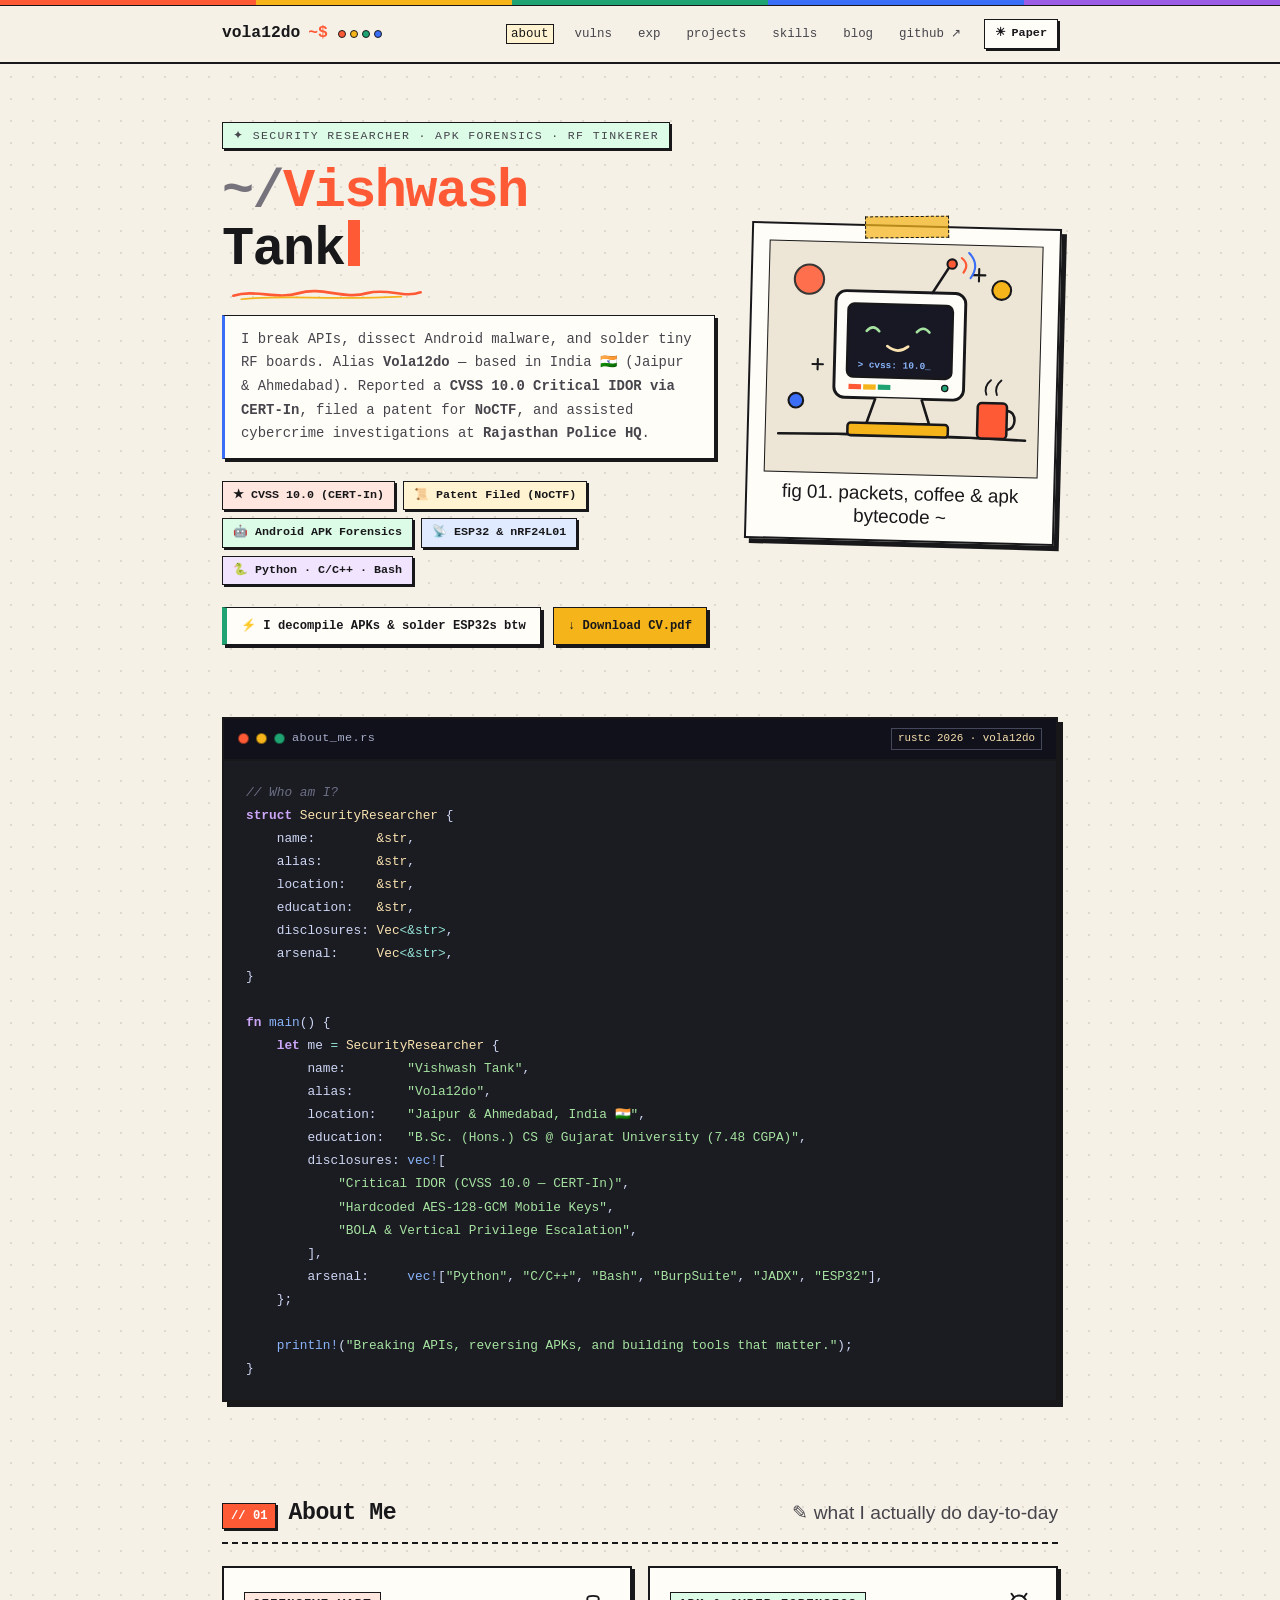
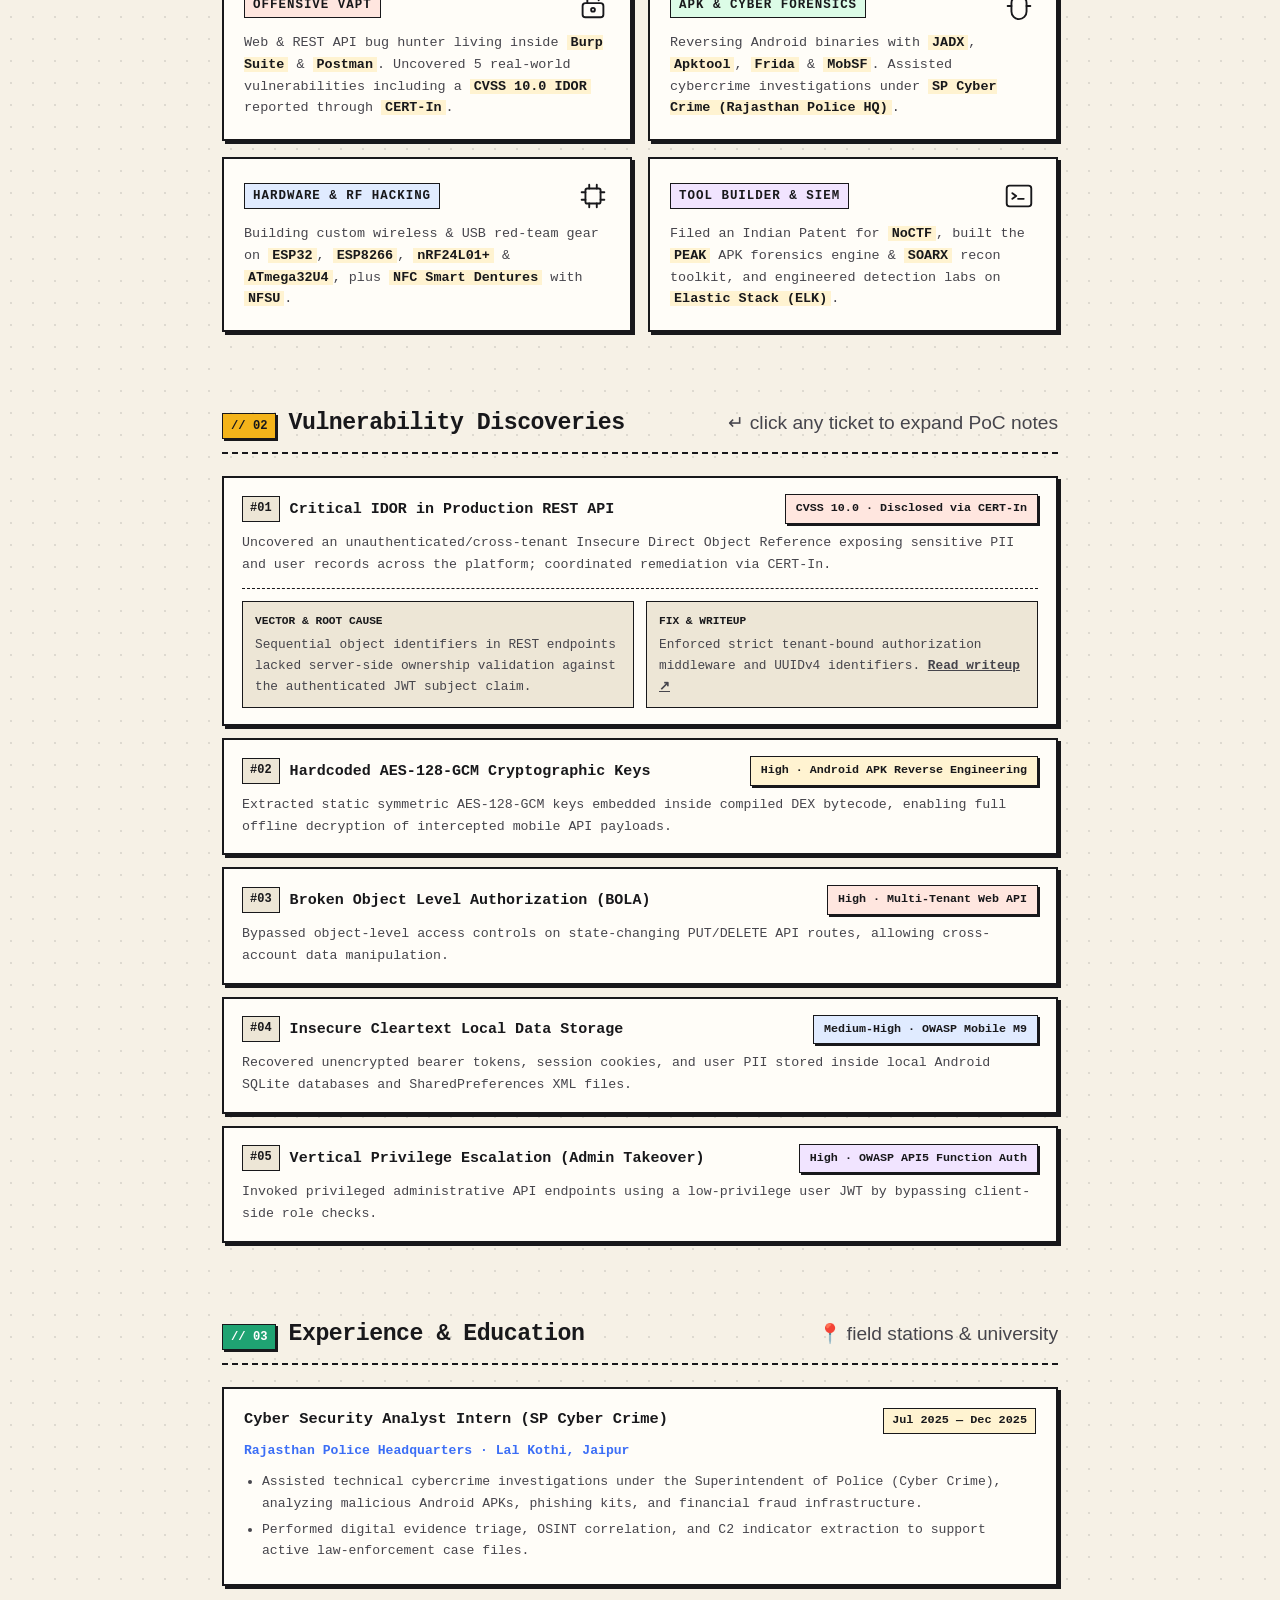
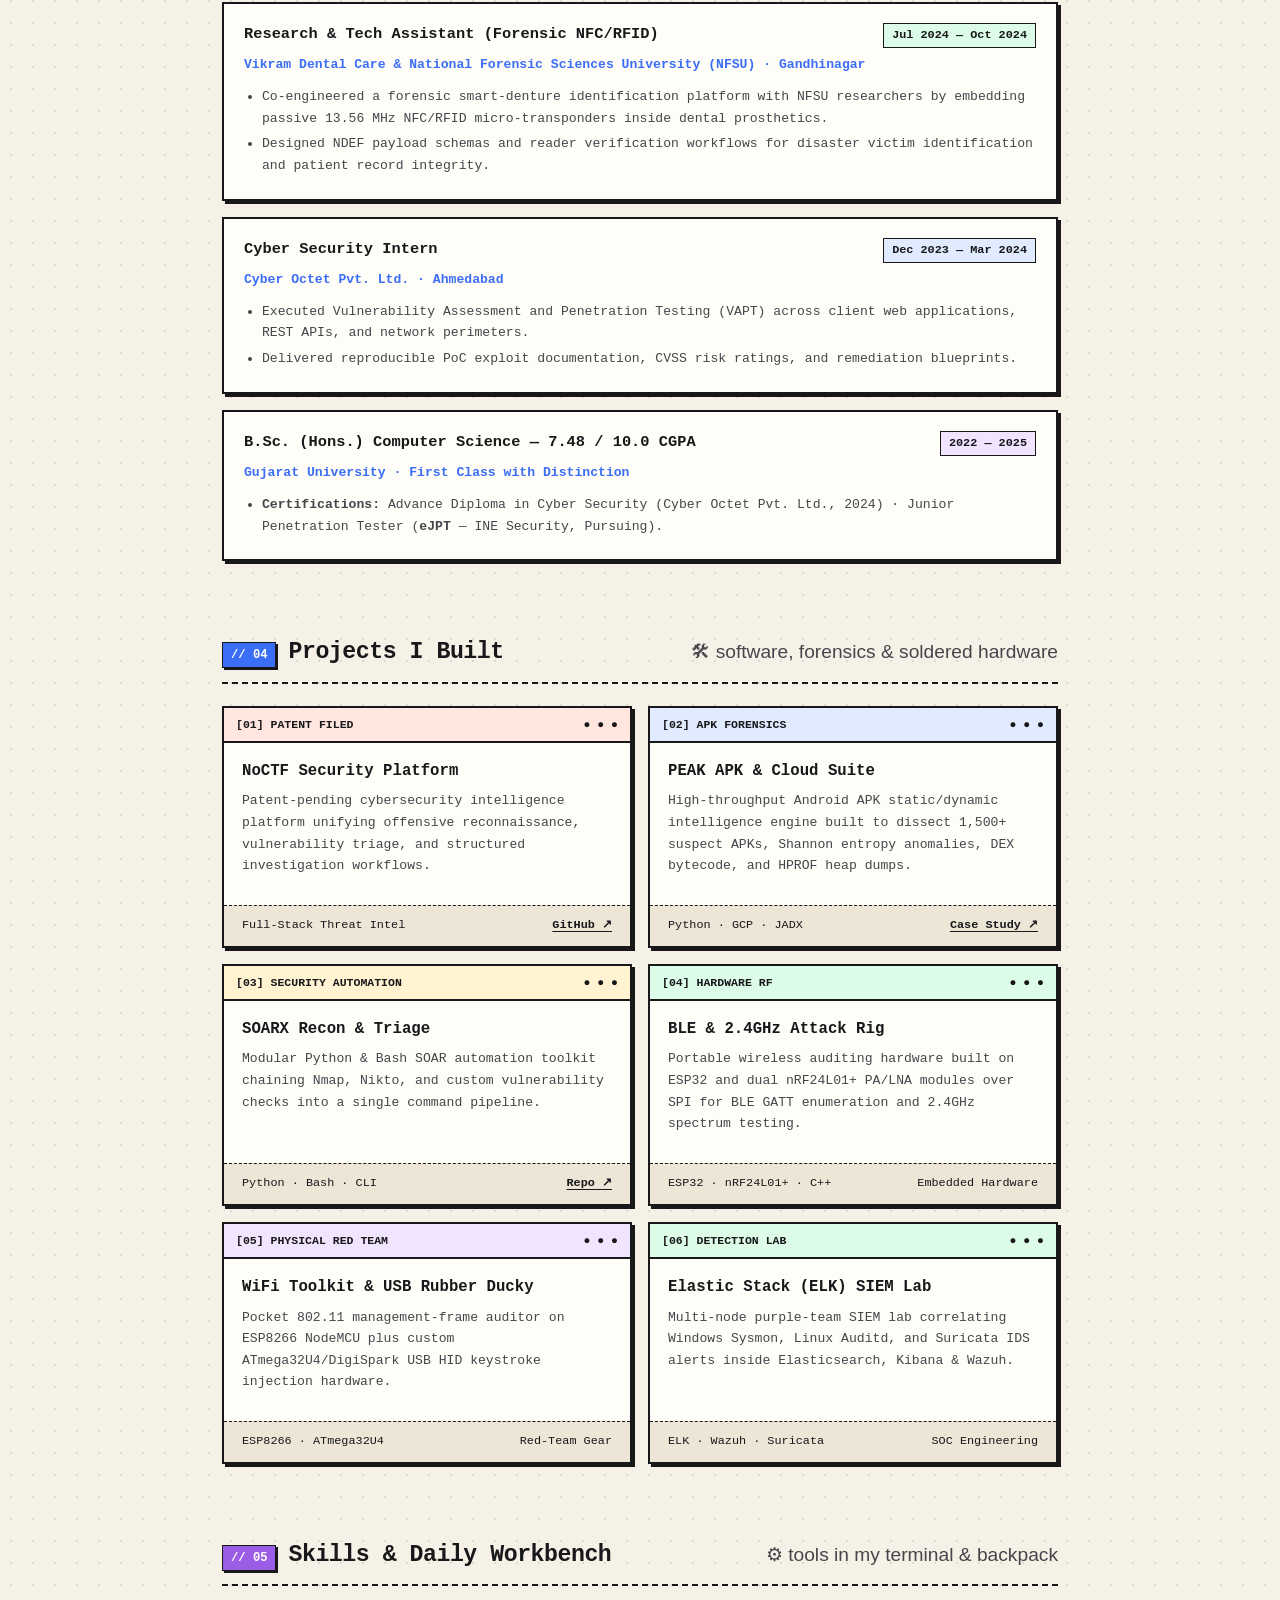
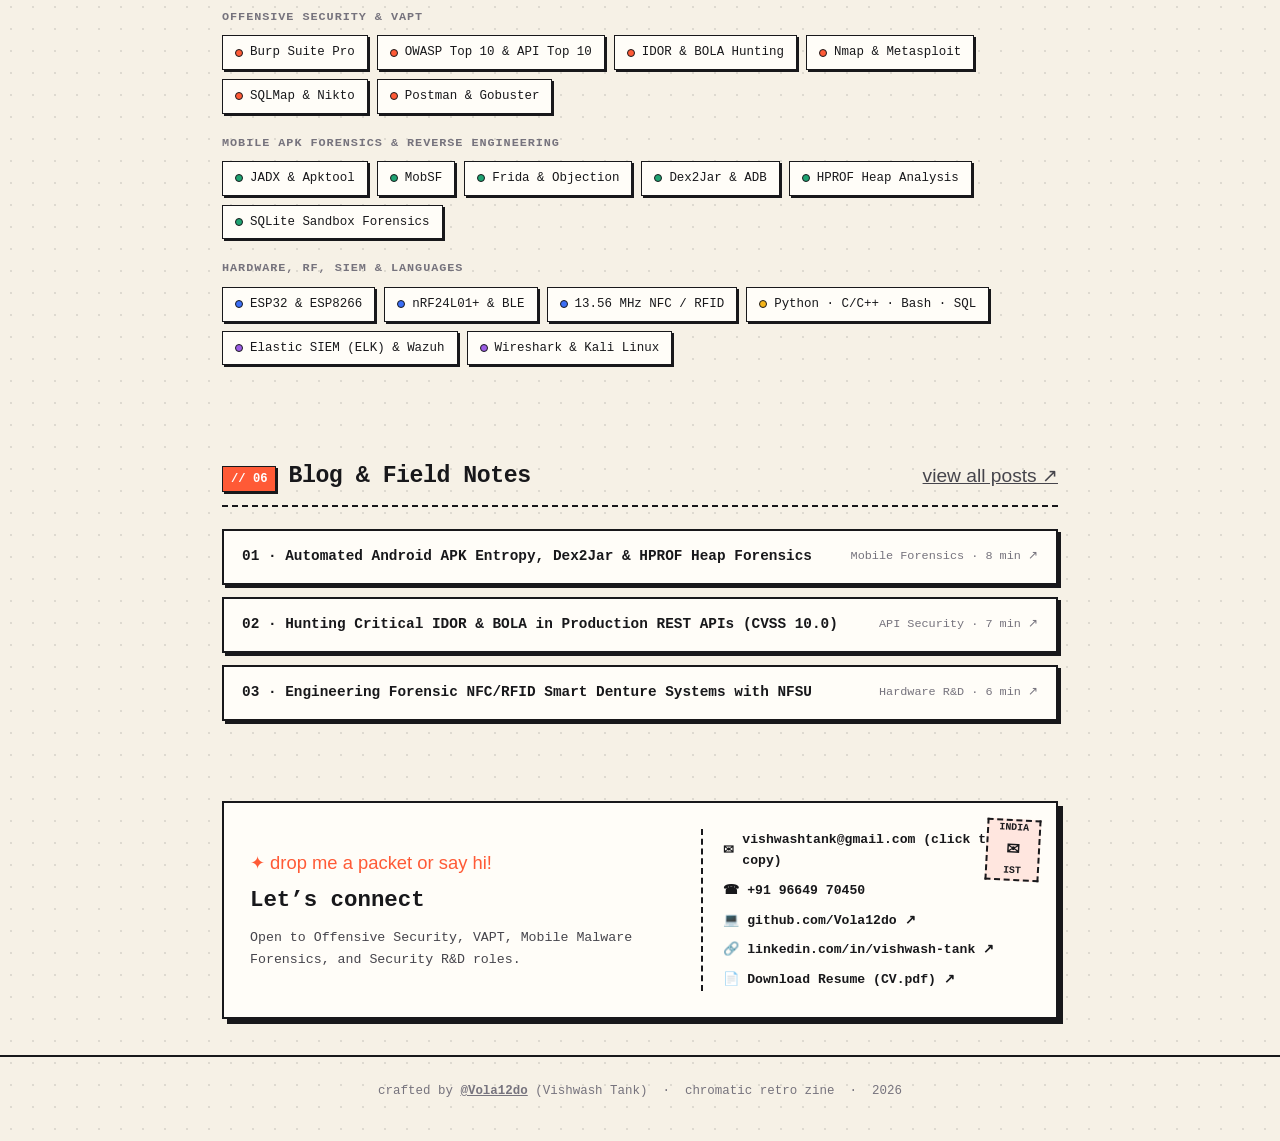
==== commit fa0c241c: "feat: minimalist doodly chromatic retro personal portfolio (praveenxsharma flow + hand-drawn zine ae" ====
--- a/index.html
+++ b/index.html
@@ -1,28 +1,30 @@
-<!doctype html>
+<!DOCTYPE html>
 <html lang="en" data-theme="light">
 <head>
-  <meta charset="utf-8">
-  <meta name="viewport" content="width=device-width, initial-scale=1">
-  <meta http-equiv="Content-Security-Policy" content="default-src 'self'; style-src 'self' 'unsafe-inline' https://fonts.googleapis.com; font-src 'self' https://fonts.gstatic.com; img-src 'self' data: https://raw.githubusercontent.com; script-src 'self' 'unsafe-inline'; connect-src 'self'; object-src 'none'; base-uri 'self'; frame-ancestors 'none';">
-  <title>Vishwash Tank (@Vola12do) — Cybersecurity Researcher &amp; Engineer</title>
-  <meta name="description" content="Vishwash Tank (Vola12do) is a Cybersecurity Researcher & Offensive Security Engineer specializing in VAPT, Android APK Forensics, REST API Security (CVSS 10.0 CERT-In Disclosure), and Embedded RF Systems.">
-  <link rel="canonical" href="https://vola12do.github.io/">
-
-  <!-- Open Graph / Social -->
-  <meta property="og:type" content="website">
-  <meta property="og:title" content="Vishwash Tank (@Vola12do) — Cybersecurity Researcher &amp; Engineer">
-  <meta property="og:description" content="Offensive Security, Mobile APK Forensics, CERT-In CVSS 10.0 Disclosure, Patent-Pending Threat Intelligence (NoCTF), and Embedded Hardware Systems.">
-  <meta property="og:url" content="https://vola12do.github.io/">
-  <meta name="twitter:card" content="summary_large_image">
-  <meta name="twitter:title" content="Vishwash Tank (@Vola12do) — Cybersecurity Researcher">
-  <meta name="twitter:description" content="Offensive Security, Mobile APK Forensics, CERT-In CVSS 10.0 Disclosure, and Embedded Hardware Systems.">
-
-  <!-- Typography: Instrument Serif (Display) + Inter (Grotesque 12px) + JetBrains Mono -->
-  <link rel="preconnect" href="https://fonts.googleapis.com">
-  <link rel="preconnect" href="https://fonts.gstatic.com" crossorigin>
-  <link href="https://fonts.googleapis.com/css2?family=Instrument+Serif:ital@0;1&family=Inter:wght@400;500;600&family=JetBrains+Mono:wght@400;500&display=swap" rel="stylesheet">
-
-  <link rel="stylesheet" href="assets/css/style.css">
+  <meta charset="UTF-8" />
+  <meta name="viewport" content="width=device-width, initial-scale=1.0" />
+  <meta http-equiv="Content-Security-Policy" content="default-src 'self'; style-src 'self' 'unsafe-inline' https://fonts.googleapis.com; font-src 'self' https://fonts.gstatic.com; img-src 'self' data: https://raw.githubusercontent.com; script-src 'self' 'unsafe-inline'; connect-src 'self'; object-src 'none'; base-uri 'self'; frame-ancestors 'none';" />
+  <title>vola12do &mdash; Vishwash Tank</title>
+  <meta name="description" content="Vishwash Tank (Vola12do) — Cybersecurity Researcher, Web/API Bug Hunter (CVSS 10.0 via CERT-In), Android APK Forensics & Hardware Tinkerer." />
+  <link rel="canonical" href="https://vola12do.github.io/" />
+  <meta name="author" content="Vishwash Tank" />
+
+  <!-- Open Graph / Twitter -->
+  <meta property="og:type" content="website" />
+  <meta property="og:site_name" content="vola12do — Vishwash Tank" />
+  <meta property="og:title" content="vola12do — Vishwash Tank" />
+  <meta property="og:description" content="Cybersecurity Researcher, Web/API Bug Hunter (CVSS 10.0 via CERT-In), Android APK Forensics & Hardware Tinkerer." />
+  <meta property="og:url" content="https://vola12do.github.io/" />
+  <meta name="twitter:card" content="summary_large_image" />
+  <meta name="twitter:title" content="vola12do — Vishwash Tank" />
+  <meta name="twitter:description" content="Cybersecurity Researcher, Web/API Bug Hunter, Android APK Forensics & Hardware Tinkerer." />
+
+  <!-- Fonts: Space Mono + JetBrains Mono + Caveat (Handwritten Doodle Notes) -->
+  <link rel="preconnect" href="https://fonts.googleapis.com" />
+  <link rel="preconnect" href="https://fonts.gstatic.com" crossorigin />
+  <link href="https://fonts.googleapis.com/css2?family=Caveat:wght@600;700&family=JetBrains+Mono:ital,wght@0,400;0,500;0,600;0,700;1,400&family=Space+Mono:ital,wght@0,400;0,700;1,400&display=swap" rel="stylesheet" />
+
+  <link rel="stylesheet" href="assets/css/style.css" />
 
   <script type="application/ld+json">
   {
@@ -30,12 +32,13 @@
     "@graph": [
       {
         "@type": "Person",
+        "@id": "https://vola12do.github.io/#person",
         "name": "Vishwash Tank",
         "alternateName": "Vola12do",
         "url": "https://vola12do.github.io/",
         "email": "mailto:vishwashtank@gmail.com",
         "telephone": "+91-9664970450",
-        "jobTitle": "Cybersecurity Researcher & Offensive Security Engineer",
+        "jobTitle": "Cybersecurity Researcher",
         "alumniOf": {
           "@type": "CollegeOrUniversity",
           "name": "Gujarat University"
@@ -47,1076 +50,669 @@
       },
       {
         "@type": "WebSite",
-        "name": "Vishwash Tank — Portfolio & Research Archive",
-        "url": "https://vola12do.github.io/"
+        "@id": "https://vola12do.github.io/#website",
+        "url": "https://vola12do.github.io/",
+        "name": "vola12do — Vishwash Tank",
+        "description": "Personal portfolio, security advisories, and field notes by Vishwash Tank."
       }
     ]
   }
   </script>
 </head>
 <body>
-  <!-- Subtle ambient chromatic wash that shifts with active work palette -->
-  <div class="chromatic-wash" aria-hidden="true"></div>
-
-  <!-- ========================================================================
-       FIXED MINIMALIST HEADER ("PC" in huyml.co)
-       ======================================================================== -->
-  <header class="site-header" role="banner">
-    <div class="grid-16 header-grid">
-      <div class="hdr-brand">
-        <a href="#top" class="hdr-brand-name">Vishwash Tank</a>
-        <span class="hdr-brand-handle">@Vola12do</span>
-      </div>
-
-      <div class="hdr-role">
-        <span class="hdr-label">Cybersecurity Researcher</span>
-        <span class="hdr-value">VAPT · Mobile Forensics · RF</span>
-      </div>
-
-      <nav class="hdr-nav" aria-label="Primary Navigation">
-        <a href="#work" class="is-active">Work</a>
-        <a href="#advisories">Advisories</a>
-        <a href="#about">About</a>
-        <a href="blog/">Blog</a>
-        <a href="#contact">Contact</a>
-      </nav>
-
-      <div class="hdr-controls">
-        <div class="hdr-control-group">
-          <span class="hdr-label">Audio</span>
-          <div class="hdr-toggle-row">
-            <button type="button" id="audio-on-btn" class="hdr-toggle-opt" aria-label="Enable subtle UI audio">On</button>
-            <button type="button" id="audio-off-btn" class="hdr-toggle-opt is-on" aria-label="Disable UI audio">Off</button>
-          </div>
-        </div>
-        <div class="hdr-control-group">
-          <span class="hdr-label">Surface</span>
-          <div class="hdr-toggle-row">
-            <button type="button" id="theme-light-btn" class="hdr-toggle-opt is-on" aria-label="Light stone surface">Light</button>
-            <button type="button" id="theme-dark-btn" class="hdr-toggle-opt" aria-label="Dark ink surface">Dark</button>
-          </div>
-        </div>
-      </div>
-
-      <div class="hdr-location">
-        <span class="hdr-label">Working globally</span>
-        <span class="hdr-value" id="live-location-time">JAIPUR, --:--</span>
-      </div>
-
-      <div class="hdr-inquiry">
-        <button type="button" class="copy-email-btn" data-copy-email="vishwashtank@gmail.com" aria-label="Copy email address vishwashtank@gmail.com">
-          <span class="copy-hint" data-copy-label>For inquiries · Click to copy</span>
-          <span class="copy-address">vishwashtank@gmail.com</span>
+
+  <!-- Top 5-Color Chromatic Retro Ribbon -->
+  <div class="chromatic-ribbon" aria-hidden="true">
+    <span></span><span></span><span></span><span></span><span></span>
+  </div>
+
+  <!-- STICKY PERSONAL NAVBAR (Like praveenxsharma.github.io) -->
+  <nav class="site-nav" aria-label="Main Navigation">
+    <div class="wrapper nav-inner">
+      <a class="nav-logo" href="#top">
+        vola12do<span class="prompt-tilde">~$</span>
+        <span class="nav-chroma-dots" aria-hidden="true"><i></i><i></i><i></i><i></i></span>
+      </a>
+
+      <ul class="nav-links">
+        <li><a href="#about" class="is-active">about</a></li>
+        <li><a href="#vulns">vulns</a></li>
+        <li><a href="#experience">exp</a></li>
+        <li><a href="#projects">projects</a></li>
+        <li><a href="#skills">skills</a></li>
+        <li><a href="blog/">blog</a></li>
+        <li><a href="https://github.com/Vola12do" target="_blank" rel="noopener noreferrer">github &#8599;</a></li>
+        <li>
+          <button type="button" id="theme-toggle-btn" class="theme-pill-btn" aria-label="Toggle Paper and CRT Night theme">
+            <span id="theme-toggle-icon">&#9728;</span>
+            <span id="theme-toggle-text">Paper</span>
+          </button>
+        </li>
+      </ul>
+    </div>
+  </nav>
+
+  <main id="top" class="wrapper">
+
+    <!-- ====================================================================
+         HERO: PERSONAL INTRO + HAND-DRAWN DOODLE POLAROID
+         ==================================================================== -->
+    <section class="hero">
+      <div class="hero-left">
+        <p class="hero-tag">&#10022; security researcher &middot; apk forensics &middot; rf tinkerer</p>
+
+        <h1>
+          <span class="dim">~/</span><span class="accent">Vishwash</span><br />
+          Tank<span class="cursor-blink"></span>
+        </h1>
+
+        <!-- Hand-drawn chromatic squiggly underline SVG -->
+        <svg class="doodle-underline-svg" viewBox="0 0 220 16" fill="none" xmlns="http://www.w3.org/2000/svg" aria-hidden="true">
+          <path d="M3 10 C 28 2, 52 15, 78 7 C 104 -1, 130 15, 156 7 C 180 1, 198 13, 217 6" stroke="var(--c-red)" stroke-width="3" stroke-linecap="round" />
+          <path d="M12 14 C 55 9, 115 15, 195 11" stroke="var(--c-yellow)" stroke-width="2" stroke-linecap="round" />
+        </svg>
+
+        <p class="hero-sub">
+          I break APIs, dissect Android malware, and solder tiny RF boards.
+          Alias <strong>Vola12do</strong> &mdash; based in India &#x1F1EE;&#x1F1F3; (Jaipur &amp; Ahmedabad).
+          Reported a <strong>CVSS 10.0 Critical IDOR via CERT-In</strong>, filed a patent for <strong>NoCTF</strong>, and assisted cybercrime investigations at <strong>Rajasthan Police HQ</strong>.
+        </p>
+
+        <div class="hero-badges">
+          <span class="badge badge-red">&#9733; CVSS 10.0 (CERT-In)</span>
+          <span class="badge badge-yellow">&#128220; Patent Filed (NoCTF)</span>
+          <span class="badge badge-green">&#129302; Android APK Forensics</span>
+          <span class="badge badge-blue">&#128225; ESP32 &amp; nRF24L01</span>
+          <span class="badge badge-purple">&#128013; Python &middot; C/C++ &middot; Bash</span>
+        </div>
+
+        <div class="hero-cta-row">
+          <div class="motto-box">&#9889; I decompile APKs &amp; solder ESP32s btw</div>
+          <a href="assets/Vishwash_Tank_CV.pdf" class="retro-btn" target="_blank" rel="noopener noreferrer">&#8595; Download CV.pdf</a>
+        </div>
+      </div>
+
+      <!-- Hand-Drawn Retro CRT + ESP32 Hacker Doodle Polaroid -->
+      <div class="hero-doodle-stage">
+        <div class="doodle-polaroid" id="mascot-card" title="Click me to cycle chromatic doodle mood!">
+          <div class="doodle-tape" aria-hidden="true"></div>
+          <svg class="doodle-svg-canvas" viewBox="0 0 260 220" xmlns="http://www.w3.org/2000/svg" role="img" aria-label="Hand-drawn doodle of a retro CRT computer, coffee mug, and ESP32 antenna">
+            <!-- Chromatic Retro Sunburst Dots in Background -->
+            <circle cx="38" cy="36" r="14" fill="#ff5a36" opacity="0.85" stroke="#18181b" stroke-width="2" />
+            <circle cx="222" cy="42" r="9" fill="#f4b41a" stroke="#18181b" stroke-width="2" />
+            <circle cx="28" cy="152" r="7" fill="#3b6ef6" stroke="#18181b" stroke-width="2" />
+
+            <!-- Hand-drawn Sparkles -->
+            <path d="M200 22 L200 34 M194 28 L206 28" stroke="#18181b" stroke-width="2" stroke-linecap="round" />
+            <path d="M48 112 L48 122 M43 117 L53 117" stroke="#18181b" stroke-width="2" stroke-linecap="round" />
+
+            <!-- Desk Line -->
+            <path d="M12 184 Q 130 181 248 185" stroke="#18181b" stroke-width="2.5" stroke-linecap="round" />
+
+            <!-- Retro CRT Monitor Body (Hand-sketched rounded box) -->
+            <rect x="64" y="46" width="124" height="102" rx="10" fill="#fffdf8" stroke="#18181b" stroke-width="2.8" />
+            <!-- CRT Inner Screen -->
+            <rect x="76" y="58" width="100" height="70" rx="6" fill="#181825" stroke="#18181b" stroke-width="2.2" />
+
+            <!-- Chromatic Stripe on CRT Bezel -->
+            <rect x="78" y="135" width="12" height="5" fill="#ff5a36" />
+            <rect x="92" y="135" width="12" height="5" fill="#f4b41a" />
+            <rect x="106" y="135" width="12" height="5" fill="#1fa372" />
+            <circle cx="170" cy="137" r="3" fill="#1fa372" stroke="#18181b" stroke-width="1.2" />
+
+            <!-- Cute CRT Face / Prompt inside Screen -->
+            <path d="M94 84 Q 100 77 106 84" stroke="#a6e3a1" stroke-width="2.5" stroke-linecap="round" fill="none" />
+            <path d="M142 84 Q 148 77 154 84" stroke="#a6e3a1" stroke-width="2.5" stroke-linecap="round" fill="none" />
+            <path d="M114 98 Q 124 106 134 98" stroke="#f9e2af" stroke-width="2.5" stroke-linecap="round" fill="none" />
+            <text x="86" y="119" fill="#89b4fa" font-family="monospace" font-size="9" font-weight="bold">&gt; cvss: 10.0_</text>
+
+            <!-- CRT Stand & Keyboard -->
+            <path d="M104 148 L96 172 L156 172 L148 148" fill="#ede6d6" stroke="#18181b" stroke-width="2.5" stroke-linejoin="round" />
+            <rect x="78" y="172" width="96" height="12" rx="3" fill="#f4b41a" stroke="#18181b" stroke-width="2.4" />
+
+            <!-- Little ESP32 / RF Antenna Sprouting from Top of CRT -->
+            <path d="M156 46 L172 20" stroke="#18181b" stroke-width="2.5" stroke-linecap="round" />
+            <circle cx="174" cy="18" r="4.5" fill="#ff5a36" stroke="#18181b" stroke-width="2" />
+            <path d="M183 12 Q 191 18 185 26" stroke="#ff5a36" stroke-width="2" stroke-linecap="round" fill="none" />
+            <path d="M190 7 Q 201 18 192 31" stroke="#3b6ef6" stroke-width="2" stroke-linecap="round" fill="none" />
+
+            <!-- Coffee Mug Doodle on Right of Desk -->
+            <rect x="202" y="150" width="28" height="34" rx="4" fill="#ff5a36" stroke="#18181b" stroke-width="2.4" />
+            <path d="M230 157 C 240 157, 240 175, 230 175" stroke="#18181b" stroke-width="2.4" fill="none" />
+            <path d="M210 142 Q 207 134 214 128" stroke="#18181b" stroke-width="1.8" stroke-linecap="round" fill="none" />
+            <path d="M220 142 Q 217 134 224 128" stroke="#18181b" stroke-width="1.8" stroke-linecap="round" fill="none" />
+          </svg>
+          <p class="doodle-caption">fig 01. packets, coffee &amp; apk bytecode ~</p>
+        </div>
+      </div>
+    </section>
+
+    <!-- ====================================================================
+         DECORATIVE CODE BLOCK ("about_me.rs" like praveenxsharma.github.io)
+         ==================================================================== -->
+    <div class="code-block" aria-label="Rust code summary of Vishwash Tank">
+      <div class="code-header">
+        <div class="code-dots">
+          <div class="cdot cdot-red"></div>
+          <div class="cdot cdot-yellow"></div>
+          <div class="cdot cdot-green"></div>
+          <span class="code-filename">about_me.rs</span>
+        </div>
+        <span class="code-tag">rustc 2026 &middot; vola12do</span>
+      </div>
+      <pre class="code-body"><code><span class="cm">// Who am I?</span>
+<span class="kw">struct</span> <span class="ty">SecurityResearcher</span> {
+    name:        <span class="ty">&amp;str</span>,
+    alias:       <span class="ty">&amp;str</span>,
+    location:    <span class="ty">&amp;str</span>,
+    education:   <span class="ty">&amp;str</span>,
+    disclosures: <span class="ty">Vec</span><span class="op">&lt;&amp;str&gt;</span>,
+    arsenal:     <span class="ty">Vec</span><span class="op">&lt;&amp;str&gt;</span>,
+}
+
+<span class="kw">fn</span> <span class="fn">main</span>() {
+    <span class="kw">let</span> <span class="vr">me</span> <span class="op">=</span> <span class="ty">SecurityResearcher</span> {
+        name:        <span class="st">"Vishwash Tank"</span>,
+        alias:       <span class="st">"Vola12do"</span>,
+        location:    <span class="st">"Jaipur &amp; Ahmedabad, India &#x1F1EE;&#x1F1F3;"</span>,
+        education:   <span class="st">"B.Sc. (Hons.) CS @ Gujarat University (7.48 CGPA)"</span>,
+        disclosures: <span class="fn">vec!</span>[
+            <span class="st">"Critical IDOR (CVSS 10.0 — CERT-In)"</span>,
+            <span class="st">"Hardcoded AES-128-GCM Mobile Keys"</span>,
+            <span class="st">"BOLA &amp; Vertical Privilege Escalation"</span>,
+        ],
+        arsenal:     <span class="fn">vec!</span>[<span class="st">"Python"</span>, <span class="st">"C/C++"</span>, <span class="st">"Bash"</span>, <span class="st">"BurpSuite"</span>, <span class="st">"JADX"</span>, <span class="st">"ESP32"</span>],
+    };
+
+    <span class="fn">println!</span>(<span class="st">"Breaking APIs, reversing APKs, and building tools that matter."</span>);
+}</code></pre>
+    </div>
+
+    <!-- ====================================================================
+         // 01 ABOUT ME (2x2 Doodly Retro Cards)
+         ==================================================================== -->
+    <section class="section" id="about">
+      <div class="section-header">
+        <div class="section-title-group">
+          <span class="section-label">// 01</span>
+          <h2 class="section-title">About Me</h2>
+        </div>
+        <span class="section-doodle-note">&#9998; what I actually do day-to-day</span>
+      </div>
+
+      <div class="about-grid">
+        <div class="about-card">
+          <div class="about-card-top">
+            <span class="about-card-title" style="background:var(--tint-red)">Offensive VAPT</span>
+            <!-- Hand-drawn Lock Doodle -->
+            <svg class="about-doodle-icon" viewBox="0 0 36 36" aria-hidden="true">
+              <rect x="7" y="16" width="22" height="15" rx="3" />
+              <path d="M12 16 V11 C12 7.5 24 7.5 24 11 V13" />
+              <circle cx="18" cy="23" r="2" />
+            </svg>
+          </div>
+          <div class="about-card-val">
+            Web &amp; REST API bug hunter living inside <span class="hi">Burp Suite</span> &amp; <span class="hi">Postman</span>. Uncovered 5 real-world vulnerabilities including a <span class="hi">CVSS 10.0 IDOR</span> reported through <span class="hi">CERT-In</span>.
+          </div>
+        </div>
+
+        <div class="about-card">
+          <div class="about-card-top">
+            <span class="about-card-title" style="background:var(--tint-green)">APK &amp; Cyber Forensics</span>
+            <!-- Hand-drawn Bug/Android Doodle -->
+            <svg class="about-doodle-icon" viewBox="0 0 36 36" aria-hidden="true">
+              <path d="M10 16 A8 8 0 0 1 26 16 V25 A6 6 0 0 1 10 25 Z" />
+              <path d="M13 10 L10 6 M23 10 L26 6 M6 19 H10 M26 19 H30" />
+            </svg>
+          </div>
+          <div class="about-card-val">
+            Reversing Android binaries with <span class="hi">JADX</span>, <span class="hi">Apktool</span>, <span class="hi">Frida</span> &amp; <span class="hi">MobSF</span>. Assisted cybercrime investigations under <span class="hi">SP Cyber Crime (Rajasthan Police HQ)</span>.
+          </div>
+        </div>
+
+        <div class="about-card">
+          <div class="about-card-top">
+            <span class="about-card-title" style="background:var(--tint-blue)">Hardware &amp; RF Hacking</span>
+            <!-- Hand-drawn Chip Doodle -->
+            <svg class="about-doodle-icon" viewBox="0 0 36 36" aria-hidden="true">
+              <rect x="10" y="10" width="16" height="16" rx="2" />
+              <path d="M14 6 V10 M22 6 V10 M14 26 V30 M22 26 V30 M6 14 H10 M6 22 H10 M26 14 H30 M26 22 H30" />
+            </svg>
+          </div>
+          <div class="about-card-val">
+            Building custom wireless &amp; USB red-team gear on <span class="hi">ESP32</span>, <span class="hi">ESP8266</span>, <span class="hi">nRF24L01+</span> &amp; <span class="hi">ATmega32U4</span>, plus <span class="hi">NFC Smart Dentures</span> with <span class="hi">NFSU</span>.
+          </div>
+        </div>
+
+        <div class="about-card">
+          <div class="about-card-top">
+            <span class="about-card-title" style="background:var(--tint-purple)">Tool Builder &amp; SIEM</span>
+            <!-- Hand-drawn Terminal Doodle -->
+            <svg class="about-doodle-icon" viewBox="0 0 36 36" aria-hidden="true">
+              <rect x="5" y="7" width="26" height="22" rx="3" />
+              <path d="M11 15 L15 18 L11 21 M17 21 H23" />
+            </svg>
+          </div>
+          <div class="about-card-val">
+            Filed an Indian Patent for <span class="hi">NoCTF</span>, built the <span class="hi">PEAK</span> APK forensics engine &amp; <span class="hi">SOARX</span> recon toolkit, and engineered detection labs on <span class="hi">Elastic Stack (ELK)</span>.
+          </div>
+        </div>
+      </div>
+    </section>
+
+    <!-- ====================================================================
+         // 02 VULNERABILITY DISCOVERIES (Click-to-Expand Retro Tickets)
+         ==================================================================== -->
+    <section class="section" id="vulns">
+      <div class="section-header">
+        <div class="section-title-group">
+          <span class="section-label" style="background:var(--c-yellow);color:#18181b">// 02</span>
+          <h2 class="section-title">Vulnerability Discoveries</h2>
+        </div>
+        <span class="section-doodle-note">&#8629; click any ticket to expand PoC notes</span>
+      </div>
+
+      <div class="vuln-stack">
+        <!-- 01 -->
+        <article class="vuln-ticket is-open" tabindex="0" role="button" aria-expanded="true">
+          <div class="vuln-ticket-head">
+            <div class="vuln-head-left">
+              <span class="vuln-num">#01</span>
+              <h3 class="vuln-title">Critical IDOR in Production REST API</h3>
+            </div>
+            <span class="badge badge-red">CVSS 10.0 &middot; Disclosed via CERT-In</span>
+          </div>
+          <p class="vuln-summary">
+            Uncovered an unauthenticated/cross-tenant Insecure Direct Object Reference exposing sensitive PII and user records across the platform; coordinated remediation via CERT-In.
+          </p>
+          <div class="vuln-details">
+            <div class="vuln-detail-box">
+              <span class="vuln-detail-label">Vector &amp; Root Cause</span>
+              Sequential object identifiers in REST endpoints lacked server-side ownership validation against the authenticated JWT subject claim.
+            </div>
+            <div class="vuln-detail-box">
+              <span class="vuln-detail-label">Fix &amp; Writeup</span>
+              Enforced strict tenant-bound authorization middleware and UUIDv4 identifiers. <a href="blog/critical-idor-bola-rest-api-methodology/" style="text-decoration:underline;font-weight:700">Read writeup &#8599;</a>
+            </div>
+          </div>
+        </article>
+
+        <!-- 02 -->
+        <article class="vuln-ticket" tabindex="0" role="button" aria-expanded="false">
+          <div class="vuln-ticket-head">
+            <div class="vuln-head-left">
+              <span class="vuln-num">#02</span>
+              <h3 class="vuln-title">Hardcoded AES-128-GCM Cryptographic Keys</h3>
+            </div>
+            <span class="badge badge-yellow">High &middot; Android APK Reverse Engineering</span>
+          </div>
+          <p class="vuln-summary">
+            Extracted static symmetric AES-128-GCM keys embedded inside compiled DEX bytecode, enabling full offline decryption of intercepted mobile API payloads.
+          </p>
+          <div class="vuln-details">
+            <div class="vuln-detail-box">
+              <span class="vuln-detail-label">Vector &amp; Root Cause</span>
+              Decompiled APK with JADX/Apktool and traced hardcoded byte arrays passed directly into <code>SecretKeySpec</code> and <code>GCMParameterSpec</code>.
+            </div>
+            <div class="vuln-detail-box">
+              <span class="vuln-detail-label">Remediation</span>
+              Replaced static keys with per-session ephemeral keys backed by Android Hardware Keystore attestation.
+            </div>
+          </div>
+        </article>
+
+        <!-- 03 -->
+        <article class="vuln-ticket" tabindex="0" role="button" aria-expanded="false">
+          <div class="vuln-ticket-head">
+            <div class="vuln-head-left">
+              <span class="vuln-num">#03</span>
+              <h3 class="vuln-title">Broken Object Level Authorization (BOLA)</h3>
+            </div>
+            <span class="badge badge-red">High &middot; Multi-Tenant Web API</span>
+          </div>
+          <p class="vuln-summary">
+            Bypassed object-level access controls on state-changing PUT/DELETE API routes, allowing cross-account data manipulation.
+          </p>
+          <div class="vuln-details">
+            <div class="vuln-detail-box">
+              <span class="vuln-detail-label">Vector &amp; Root Cause</span>
+              Tampered nested profile/organization IDs inside JSON request bodies during authenticated session replay in Burp Suite.
+            </div>
+            <div class="vuln-detail-box">
+              <span class="vuln-detail-label">Remediation</span>
+              Added centralized ORM scoping guards verifying tenant ownership before executing mutations.
+            </div>
+          </div>
+        </article>
+
+        <!-- 04 -->
+        <article class="vuln-ticket" tabindex="0" role="button" aria-expanded="false">
+          <div class="vuln-ticket-head">
+            <div class="vuln-head-left">
+              <span class="vuln-num">#04</span>
+              <h3 class="vuln-title">Insecure Cleartext Local Data Storage</h3>
+            </div>
+            <span class="badge badge-blue">Medium-High &middot; OWASP Mobile M9</span>
+          </div>
+          <p class="vuln-summary">
+            Recovered unencrypted bearer tokens, session cookies, and user PII stored inside local Android SQLite databases and SharedPreferences XML files.
+          </p>
+          <div class="vuln-details">
+            <div class="vuln-detail-box">
+              <span class="vuln-detail-label">Vector &amp; Root Cause</span>
+              Extracted sandbox storage under <code>/data/data/&lt;pkg&gt;/shared_prefs/</code> via ADB backup &amp; device forensics.
+            </div>
+            <div class="vuln-detail-box">
+              <span class="vuln-detail-label">Remediation</span>
+              Migrated persistence to <code>EncryptedSharedPreferences</code> and SQLCipher sealed by Android Keystore.
+            </div>
+          </div>
+        </article>
+
+        <!-- 05 -->
+        <article class="vuln-ticket" tabindex="0" role="button" aria-expanded="false">
+          <div class="vuln-ticket-head">
+            <div class="vuln-head-left">
+              <span class="vuln-num">#05</span>
+              <h3 class="vuln-title">Vertical Privilege Escalation (Admin Takeover)</h3>
+            </div>
+            <span class="badge badge-purple">High &middot; OWASP API5 Function Auth</span>
+          </div>
+          <p class="vuln-summary">
+            Invoked privileged administrative API endpoints using a low-privilege user JWT by bypassing client-side role checks.
+          </p>
+          <div class="vuln-details">
+            <div class="vuln-detail-box">
+              <span class="vuln-detail-label">Vector &amp; Root Cause</span>
+              Discovered privileged <code>/api/v1/admin/*</code> routes in JS bundles that checked authentication state but omitted server-side role verification.
+            </div>
+            <div class="vuln-detail-box">
+              <span class="vuln-detail-label">Remediation</span>
+              Implemented deny-by-default RBAC controller guards and immutable admin audit logs.
+            </div>
+          </div>
+        </article>
+      </div>
+    </section>
+
+    <!-- ====================================================================
+         // 03 EXPERIENCE & EDUCATION
+         ==================================================================== -->
+    <section class="section" id="experience">
+      <div class="section-header">
+        <div class="section-title-group">
+          <span class="section-label" style="background:var(--c-green)">// 03</span>
+          <h2 class="section-title">Experience &amp; Education</h2>
+        </div>
+        <span class="section-doodle-note">&#128205; field stations &amp; university</span>
+      </div>
+
+      <div class="timeline-list">
+        <div class="timeline-card">
+          <div class="timeline-top">
+            <h3 class="timeline-role">Cyber Security Analyst Intern (SP Cyber Crime)</h3>
+            <span class="timeline-date">Jul 2025 &mdash; Dec 2025</span>
+          </div>
+          <p class="timeline-org">Rajasthan Police Headquarters &middot; Lal Kothi, Jaipur</p>
+          <ul class="timeline-points">
+            <li>Assisted technical cybercrime investigations under the Superintendent of Police (Cyber Crime), analyzing malicious Android APKs, phishing kits, and financial fraud infrastructure.</li>
+            <li>Performed digital evidence triage, OSINT correlation, and C2 indicator extraction to support active law-enforcement case files.</li>
+          </ul>
+        </div>
+
+        <div class="timeline-card">
+          <div class="timeline-top">
+            <h3 class="timeline-role">Research &amp; Tech Assistant (Forensic NFC/RFID)</h3>
+            <span class="timeline-date" style="background:var(--tint-green)">Jul 2024 &mdash; Oct 2024</span>
+          </div>
+          <p class="timeline-org">Vikram Dental Care &amp; National Forensic Sciences University (NFSU) &middot; Gandhinagar</p>
+          <ul class="timeline-points">
+            <li>Co-engineered a forensic smart-denture identification platform with NFSU researchers by embedding passive 13.56 MHz NFC/RFID micro-transponders inside dental prosthetics.</li>
+            <li>Designed NDEF payload schemas and reader verification workflows for disaster victim identification and patient record integrity.</li>
+          </ul>
+        </div>
+
+        <div class="timeline-card">
+          <div class="timeline-top">
+            <h3 class="timeline-role">Cyber Security Intern</h3>
+            <span class="timeline-date" style="background:var(--tint-blue)">Dec 2023 &mdash; Mar 2024</span>
+          </div>
+          <p class="timeline-org">Cyber Octet Pvt. Ltd. &middot; Ahmedabad</p>
+          <ul class="timeline-points">
+            <li>Executed Vulnerability Assessment and Penetration Testing (VAPT) across client web applications, REST APIs, and network perimeters.</li>
+            <li>Delivered reproducible PoC exploit documentation, CVSS risk ratings, and remediation blueprints.</li>
+          </ul>
+        </div>
+
+        <div class="timeline-card">
+          <div class="timeline-top">
+            <h3 class="timeline-role">B.Sc. (Hons.) Computer Science &mdash; 7.48 / 10.0 CGPA</h3>
+            <span class="timeline-date" style="background:var(--tint-purple)">2022 &mdash; 2025</span>
+          </div>
+          <p class="timeline-org">Gujarat University &middot; First Class with Distinction</p>
+          <ul class="timeline-points">
+            <li><strong>Certifications:</strong> Advance Diploma in Cyber Security (Cyber Octet Pvt. Ltd., 2024) &middot; Junior Penetration Tester (<strong>eJPT</strong> &mdash; INE Security, Pursuing).</li>
+          </ul>
+        </div>
+      </div>
+    </section>
+
+    <!-- ====================================================================
+         // 04 PROJECTS (Chromatic Retro Window Cards)
+         ==================================================================== -->
+    <section class="section" id="projects">
+      <div class="section-header">
+        <div class="section-title-group">
+          <span class="section-label" style="background:var(--c-blue)">// 04</span>
+          <h2 class="section-title">Projects I Built</h2>
+        </div>
+        <span class="section-doodle-note">&#128736; software, forensics &amp; soldered hardware</span>
+      </div>
+
+      <div class="projects-grid">
+        <article class="project-card">
+          <div class="project-window-bar" style="background:var(--tint-red)">
+            <span>[01] PATENT FILED</span>
+            <span>&#9679; &#9679; &#9679;</span>
+          </div>
+          <div class="project-body">
+            <h3 class="project-title">NoCTF Security Platform</h3>
+            <p class="project-desc">Patent-pending cybersecurity intelligence platform unifying offensive reconnaissance, vulnerability triage, and structured investigation workflows.</p>
+          </div>
+          <div class="project-foot">
+            <span>Full-Stack Threat Intel</span>
+            <a href="https://github.com/Vola12do" target="_blank" rel="noopener noreferrer">GitHub &#8599;</a>
+          </div>
+        </article>
+
+        <article class="project-card">
+          <div class="project-window-bar" style="background:var(--tint-blue)">
+            <span>[02] APK FORENSICS</span>
+            <span>&#9679; &#9679; &#9679;</span>
+          </div>
+          <div class="project-body">
+            <h3 class="project-title">PEAK APK &amp; Cloud Suite</h3>
+            <p class="project-desc">High-throughput Android APK static/dynamic intelligence engine built to dissect 1,500+ suspect APKs, Shannon entropy anomalies, DEX bytecode, and HPROF heap dumps.</p>
+          </div>
+          <div class="project-foot">
+            <span>Python &middot; GCP &middot; JADX</span>
+            <a href="blog/android-apk-entropy-and-hprof-forensics/">Case Study &#8599;</a>
+          </div>
+        </article>
+
+        <article class="project-card">
+          <div class="project-window-bar" style="background:var(--tint-yellow)">
+            <span>[03] SECURITY AUTOMATION</span>
+            <span>&#9679; &#9679; &#9679;</span>
+          </div>
+          <div class="project-body">
+            <h3 class="project-title">SOARX Recon &amp; Triage</h3>
+            <p class="project-desc">Modular Python &amp; Bash SOAR automation toolkit chaining Nmap, Nikto, and custom vulnerability checks into a single command pipeline.</p>
+          </div>
+          <div class="project-foot">
+            <span>Python &middot; Bash &middot; CLI</span>
+            <a href="https://github.com/Vola12do/SOARX" target="_blank" rel="noopener noreferrer">Repo &#8599;</a>
+          </div>
+        </article>
+
+        <article class="project-card">
+          <div class="project-window-bar" style="background:var(--tint-green)">
+            <span>[04] HARDWARE RF</span>
+            <span>&#9679; &#9679; &#9679;</span>
+          </div>
+          <div class="project-body">
+            <h3 class="project-title">BLE &amp; 2.4GHz Attack Rig</h3>
+            <p class="project-desc">Portable wireless auditing hardware built on ESP32 and dual nRF24L01+ PA/LNA modules over SPI for BLE GATT enumeration and 2.4GHz spectrum testing.</p>
+          </div>
+          <div class="project-foot">
+            <span>ESP32 &middot; nRF24L01+ &middot; C++</span>
+            <span>Embedded Hardware</span>
+          </div>
+        </article>
+
+        <article class="project-card">
+          <div class="project-window-bar" style="background:var(--tint-purple)">
+            <span>[05] PHYSICAL RED TEAM</span>
+            <span>&#9679; &#9679; &#9679;</span>
+          </div>
+          <div class="project-body">
+            <h3 class="project-title">WiFi Toolkit &amp; USB Rubber Ducky</h3>
+            <p class="project-desc">Pocket 802.11 management-frame auditor on ESP8266 NodeMCU plus custom ATmega32U4/DigiSpark USB HID keystroke injection hardware.</p>
+          </div>
+          <div class="project-foot">
+            <span>ESP8266 &middot; ATmega32U4</span>
+            <span>Red-Team Gear</span>
+          </div>
+        </article>
+
+        <article class="project-card">
+          <div class="project-window-bar" style="background:var(--tint-green)">
+            <span>[06] DETECTION LAB</span>
+            <span>&#9679; &#9679; &#9679;</span>
+          </div>
+          <div class="project-body">
+            <h3 class="project-title">Elastic Stack (ELK) SIEM Lab</h3>
+            <p class="project-desc">Multi-node purple-team SIEM lab correlating Windows Sysmon, Linux Auditd, and Suricata IDS alerts inside Elasticsearch, Kibana &amp; Wazuh.</p>
+          </div>
+          <div class="project-foot">
+            <span>ELK &middot; Wazuh &middot; Suricata</span>
+            <span>SOC Engineering</span>
+          </div>
+        </article>
+      </div>
+    </section>
+
+    <!-- ====================================================================
+         // 05 SKILLS & DAILY WORKBENCH (Like praveenxsharma.github.io)
+         ==================================================================== -->
+    <section class="section" id="skills">
+      <div class="section-header">
+        <div class="section-title-group">
+          <span class="section-label" style="background:var(--c-purple)">// 05</span>
+          <h2 class="section-title">Skills &amp; Daily Workbench</h2>
+        </div>
+        <span class="section-doodle-note">&#9881; tools in my terminal &amp; backpack</span>
+      </div>
+
+      <div class="skills-group">
+        <p class="skills-group-label">Offensive Security &amp; VAPT</p>
+        <div class="chips-row">
+          <span class="chip"><i class="chip-dot" style="background:var(--c-red)"></i>Burp Suite Pro</span>
+          <span class="chip"><i class="chip-dot" style="background:var(--c-red)"></i>OWASP Top 10 &amp; API Top 10</span>
+          <span class="chip"><i class="chip-dot" style="background:var(--c-red)"></i>IDOR &amp; BOLA Hunting</span>
+          <span class="chip"><i class="chip-dot" style="background:var(--c-red)"></i>Nmap &amp; Metasploit</span>
+          <span class="chip"><i class="chip-dot" style="background:var(--c-red)"></i>SQLMap &amp; Nikto</span>
+          <span class="chip"><i class="chip-dot" style="background:var(--c-red)"></i>Postman &amp; Gobuster</span>
+        </div>
+      </div>
+
+      <div class="skills-group">
+        <p class="skills-group-label">Mobile APK Forensics &amp; Reverse Engineering</p>
+        <div class="chips-row">
+          <span class="chip"><i class="chip-dot" style="background:var(--c-green)"></i>JADX &amp; Apktool</span>
+          <span class="chip"><i class="chip-dot" style="background:var(--c-green)"></i>MobSF</span>
+          <span class="chip"><i class="chip-dot" style="background:var(--c-green)"></i>Frida &amp; Objection</span>
+          <span class="chip"><i class="chip-dot" style="background:var(--c-green)"></i>Dex2Jar &amp; ADB</span>
+          <span class="chip"><i class="chip-dot" style="background:var(--c-green)"></i>HPROF Heap Analysis</span>
+          <span class="chip"><i class="chip-dot" style="background:var(--c-green)"></i>SQLite Sandbox Forensics</span>
+        </div>
+      </div>
+
+      <div class="skills-group">
+        <p class="skills-group-label">Hardware, RF, SIEM &amp; Languages</p>
+        <div class="chips-row">
+          <span class="chip"><i class="chip-dot" style="background:var(--c-blue)"></i>ESP32 &amp; ESP8266</span>
+          <span class="chip"><i class="chip-dot" style="background:var(--c-blue)"></i>nRF24L01+ &amp; BLE</span>
+          <span class="chip"><i class="chip-dot" style="background:var(--c-blue)"></i>13.56 MHz NFC / RFID</span>
+          <span class="chip"><i class="chip-dot" style="background:var(--c-yellow)"></i>Python &middot; C/C++ &middot; Bash &middot; SQL</span>
+          <span class="chip"><i class="chip-dot" style="background:var(--c-purple)"></i>Elastic SIEM (ELK) &amp; Wazuh</span>
+          <span class="chip"><i class="chip-dot" style="background:var(--c-purple)"></i>Wireshark &amp; Kali Linux</span>
+        </div>
+      </div>
+    </section>
+
+    <!-- ====================================================================
+         // 06 BLOG & FIELD NOTES
+         ==================================================================== -->
+    <section class="section" id="writing">
+      <div class="section-header">
+        <div class="section-title-group">
+          <span class="section-label" style="background:var(--c-red)">// 06</span>
+          <h2 class="section-title">Blog &amp; Field Notes</h2>
+        </div>
+        <a href="blog/" class="section-doodle-note" style="text-decoration:underline">view all posts &#8599;</a>
+      </div>
+
+      <div class="notes-list">
+        <a class="note-item" href="blog/android-apk-entropy-and-hprof-forensics/">
+          <span class="note-title">01 &middot; Automated Android APK Entropy, Dex2Jar &amp; HPROF Heap Forensics</span>
+          <span class="note-meta">Mobile Forensics &middot; 8 min &#8599;</span>
+        </a>
+        <a class="note-item" href="blog/critical-idor-bola-rest-api-methodology/">
+          <span class="note-title">02 &middot; Hunting Critical IDOR &amp; BOLA in Production REST APIs (CVSS 10.0)</span>
+          <span class="note-meta">API Security &middot; 7 min &#8599;</span>
+        </a>
+        <a class="note-item" href="blog/forensic-nfc-rfid-smart-denture-nfsu/">
+          <span class="note-title">03 &middot; Engineering Forensic NFC/RFID Smart Denture Systems with NFSU</span>
+          <span class="note-meta">Hardware R&amp;D &middot; 6 min &#8599;</span>
+        </a>
+      </div>
+    </section>
+
+    <!-- ====================================================================
+         RETRO POSTCARD CONTACT BOX
+         ==================================================================== -->
+    <section class="postcard-box" id="contact" aria-label="Contact Vishwash Tank">
+      <div class="postcard-stamp" aria-hidden="true">
+        <span>INDIA</span>
+        <span style="font-size:1rem">&#9993;</span>
+        <span>IST</span>
+      </div>
+
+      <div>
+        <p class="hand-note">&#10022; drop me a packet or say hi!</p>
+        <h2 style="font-family:var(--font-display);font-size:1.4rem;margin:4px 0 8px">Let&rsquo;s connect</h2>
+        <p style="font-size:0.83rem;color:var(--ink-soft)">
+          Open to Offensive Security, VAPT, Mobile Malware Forensics, and Security R&amp;D roles.
+        </p>
+      </div>
+
+      <div class="postcard-links">
+        <button type="button" data-copy-email="vishwashtank@gmail.com">
+          &#9993; <span data-copy-label>vishwashtank@gmail.com (click to copy)</span>
         </button>
-      </div>
-    </div>
-  </header>
-
-  <main id="top">
-    <!-- ======================================================================
-         100VH ARCHITECTURAL HERO STAGE (HuyML Layout)
-         ====================================================================== -->
-    <section class="hero-stage" aria-label="Introduction and Chromatic Preview">
-      <div class="grid-16 hero-centerpiece">
-        <div class="hero-editorial-col">
-          <div class="hero-kicker">
-            <span class="chromatic-triad-inline" aria-hidden="true">
-              <span class="chromatic-dot" id="hero-dot-1" style="background:#171717"></span>
-              <span class="chromatic-dot" id="hero-dot-2" style="background:#d8d4cb"></span>
-              <span class="chromatic-dot" id="hero-dot-3" style="background:#ff5a36"></span>
-            </span>
-            <span>Offensive Security · APK Forensics · Embedded RF</span>
-          </div>
-
-          <h1 class="hero-display-title">
-            Uncovering critical flaws across <em>APIs, mobile binaries</em> &amp; silicon.
-          </h1>
-        </div>
-
-        <!-- Live Chromatic Showcase Card (Reacts to Selected Work rows & Swatches) -->
-        <div class="hero-chromatic-card" aria-live="polite">
-          <div class="hero-chromatic-visual">
-            <div class="chroma-panel chroma-panel-1" id="stage-panel-1">
-              <span id="stage-hex-1">#171717</span>
-            </div>
-            <div class="chroma-panel chroma-panel-2" id="stage-panel-2">
-              <span id="stage-hex-2">#D8D4CB</span>
-            </div>
-            <div class="chroma-panel chroma-panel-3" id="stage-panel-3">
-              <span id="stage-hex-3">#FF5A36</span>
-            </div>
-          </div>
-
-          <div class="hero-chromatic-meta">
-            <div class="hero-chromatic-meta-left">
-              <span class="hero-Active-category" id="stage-category">Threat Intelligence — Patent Filed</span>
-              <h2 class="hero-active-title" id="stage-title">NoCTF Security Platform</h2>
-              <p class="hero-active-desc" id="stage-desc">
-                Patent-pending cybersecurity intelligence platform unifying offensive telemetry, automated reconnaissance, and law-enforcement reporting workflows.
-              </p>
-            </div>
-            <div class="counter-fraction" id="stage-index">01 <span class="muted">/08</span></div>
-          </div>
-        </div>
-      </div>
-
-      <!-- Mid Info Strip ("mid" in huyml.co: Author | Focus | Recognition | Actions) -->
-      <div class="hero-mid-strip">
-        <div class="grid-16">
-          <div class="mid-col-author">
-            <span class="hdr-label">Researcher</span>
-            <span>Vishwash Tank</span>
-            <span class="hdr-label">Jaipur &amp; Ahmedabad, IN</span>
-          </div>
-
-          <div class="mid-col-launch">
-            <span class="hdr-label">Credentials</span>
-            <span>B.Sc. CS (7.48 CGPA)</span>
-            <span class="hdr-label">Focus</span>
-            <span>VAPT · APK · Hardware</span>
-          </div>
-
-          <div class="mid-col-recognition">
-            <span class="hdr-label">Recognition</span>
-            <span>CERT-In Critical Disclosure (CVSS 10.0) · Patent Filed (NoCTF) · Rajasthan Police HQ Cyber Crime · NFSU Forensic R&amp;D</span>
-          </div>
-
-          <div class="mid-col-actions">
-            <a href="assets/Vishwash_Tank_CV.pdf" class="text-link-pill" target="_blank" rel="noopener noreferrer">Download CV (PDF)</a>
-            <a href="https://github.com/Vola12do" class="text-link-underline" target="_blank" rel="noopener noreferrer">GitHub ↗</a>
-            <a href="blog/" class="text-link-underline">Research Log ↗</a>
-          </div>
-        </div>
-      </div>
-
-      <!-- Bottom Strip ("bottom" in huyml.co: Scroll | Selected work 01 / 08 | Ruler) -->
-      <div class="grid-16 hero-bottom-strip">
-        <div class="bot-scroll">Scroll</div>
-
-        <div class="bot-selected-counter">
-          <span>Selected work</span>
-          <span class="counter-fraction"><span id="hero-counter-current">01</span> <span class="muted">/08</span></span>
-        </div>
-
-        <div class="bot-ruler-ticks" id="hero-ruler" aria-hidden="true">
-          <span class="ruler-tick is-major is-active" data-tick="0"></span>
-          <span class="ruler-tick" data-tick="1"></span>
-          <span class="ruler-tick" data-tick="2"></span>
-          <span class="ruler-tick is-major" data-tick="3"></span>
-          <span class="ruler-tick" data-tick="4"></span>
-          <span class="ruler-tick" data-tick="5"></span>
-          <span class="ruler-tick is-major" data-tick="6"></span>
-          <span class="ruler-tick" data-tick="7"></span>
-        </div>
-
-        <div class="bot-cv-status">Available for Offensive Security &amp; R&amp;D roles</div>
+        <a href="tel:+919664970450">&#9742; +91 96649 70450</a>
+        <a href="https://github.com/Vola12do" target="_blank" rel="noopener noreferrer">&#128187; github.com/Vola12do &#8599;</a>
+        <a href="https://www.linkedin.com/in/vishwash-tank" target="_blank" rel="noopener noreferrer">&#128279; linkedin.com/in/vishwash-tank &#8599;</a>
+        <a href="assets/Vishwash_Tank_CV.pdf" target="_blank" rel="noopener noreferrer">&#128196; Download Resume (CV.pdf) &#8599;</a>
       </div>
     </section>
 
-    <!-- ======================================================================
-         01 // SELECTED WORK (Exact HuyML Row Layout with 23x23 Color1/Color2/Color3)
-         ====================================================================== -->
-    <section id="work" class="editorial-section" aria-labelledby="work-heading">
-      <div class="grid-16 section-header-row">
-        <div class="sec-index">01 / 04</div>
-        <div class="sec-title-wrap">
-          <h2 id="work-heading" class="sec-title">Selected work</h2>
-          <span class="sec-count">(08)</span>
-        </div>
-        <div class="sec-subtitle">
-          Hover or select any project row — or click its 23×23 chromatic swatches — to shift the page's chromatic palette.
-        </div>
-        <div class="sec-filter-nav" role="tablist" aria-label="Filter projects">
-          <button type="button" class="filter-btn is-active" data-filter="all">All</button>
-          <button type="button" class="filter-btn" data-filter="software">Software &amp; Forensics</button>
-          <button type="button" class="filter-btn" data-filter="hardware">Hardware &amp; RF</button>
-        </div>
-      </div>
-
-      <div class="work-list">
-        <!-- WORK 01: NoCTF -->
-        <article class="grid-16 work-row is-active"
-                 data-index="01"
-                 data-category="software"
-                 data-title="NoCTF Security Platform"
-                 data-cat-label="Threat Intelligence — Patent Filed"
-                 data-desc="Patent-pending cybersecurity intelligence platform unifying offensive telemetry, automated reconnaissance, and law-enforcement reporting workflows."
-                 data-c1="#171717" data-c2="#D8D4CB" data-c3="#FF5A36">
-          <div class="work-col-nr">01</div>
-          <div class="work-col-title">
-            <div><mark class="work-mark">NOCTF PLATFORM</mark></div>
-            <h3 class="work-display-sub">NoCTF Threat Intelligence</h3>
-          </div>
-          <div class="work-col-date">
-            <span class="hdr-label">Timeline</span>
-            <span>2024 — Present</span>
-          </div>
-          <div class="work-col-colors" aria-label="Chromatic palette">
-            <button type="button" class="swatch-23" style="background-color:#171717" data-swatch="#171717" title="Color 1: #171717" aria-label="Swatch #171717"></button>
-            <button type="button" class="swatch-23" style="background-color:#D8D4CB" data-swatch="#D8D4CB" title="Color 2: #D8D4CB" aria-label="Swatch #D8D4CB"></button>
-            <button type="button" class="swatch-23" style="background-color:#FF5A36" data-swatch="#FF5A36" title="Color 3: #FF5A36" aria-label="Swatch #FF5A36"></button>
-          </div>
-          <div class="work-col-category">
-            <span class="hdr-label">Role &amp; Domain</span>
-            <span>Lead Architect · Threat Intel</span>
-          </div>
-          <div class="work-col-recognition">
-            <span class="hdr-label">Recognition</span>
-            <span>Indian Patent Filed · Full-Stack Platform</span>
-          </div>
-          <div class="work-col-desc">
-            <p>Designed and engineered a comprehensive cybersecurity intelligence and offensive assessment platform from the ground up, unifying recon pipelines, vulnerability triage, and structured forensic reporting.</p>
-            <div class="work-links">
-              <a href="https://github.com/Vola12do" target="_blank" rel="noopener noreferrer">GitHub Profile ↗</a>
-            </div>
-          </div>
-        </article>
-
-        <!-- WORK 02: PEAK APK & Cloud Platform -->
-        <article class="grid-16 work-row"
-                 data-index="02"
-                 data-category="software"
-                 data-title="PEAK APK &amp; Cloud Forensics"
-                 data-cat-label="Law Enforcement Forensics — Cloud &amp; CLI"
-                 data-desc="High-throughput Android APK static/dynamic intelligence suite &amp; GCP cloud platform built to dissect 1,500+ suspect APKs, DEX bytecode, and HPROF heap dumps."
-                 data-c1="#1E242B" data-c2="#E3E8EC" data-c3="#2B6CB0">
-          <div class="work-col-nr">02</div>
-          <div class="work-col-title">
-            <div><mark class="work-mark">PEAK FORENSICS</mark></div>
-            <h3 class="work-display-sub">PEAK APK &amp; Cloud Suite</h3>
-          </div>
-          <div class="work-col-date">
-            <span class="hdr-label">Timeline</span>
-            <span>2025 — Present</span>
-          </div>
-          <div class="work-col-colors" aria-label="Chromatic palette">
-            <button type="button" class="swatch-23" style="background-color:#1E242B" data-swatch="#1E242B" title="Color 1: #1E242B" aria-label="Swatch #1E242B"></button>
-            <button type="button" class="swatch-23" style="background-color:#E3E8EC" data-swatch="#E3E8EC" title="Color 2: #E3E8EC" aria-label="Swatch #E3E8EC"></button>
-            <button type="button" class="swatch-23" style="background-color:#2B6CB0" data-swatch="#2B6CB0" title="Color 3: #2B6CB0" aria-label="Swatch #2B6CB0"></button>
-          </div>
-          <div class="work-col-category">
-            <span class="hdr-label">Role &amp; Domain</span>
-            <span>Core Creator · Malware &amp; APK Analysis</span>
-          </div>
-          <div class="work-col-recognition">
-            <span class="hdr-label">Recognition</span>
-            <span>1,500+ APK Batch Engine · HPROF &amp; DEX</span>
-          </div>
-          <div class="work-col-desc">
-            <p>End-to-end Android malware and spyware triage engine combining Shannon entropy anomaly detection, JADX/Apktool decompilation, C2 IOC extraction, and cloud batch orchestration for cybercrime investigations.</p>
-            <div class="work-links">
-              <a href="blog/android-apk-entropy-and-hprof-forensics/">Read Case Study ↗</a>
-              <a href="https://github.com/Vola12do" target="_blank" rel="noopener noreferrer">GitHub ↗</a>
-            </div>
-          </div>
-        </article>
-
-        <!-- WORK 03: SOARX -->
-        <article class="grid-16 work-row"
-                 data-index="03"
-                 data-category="software"
-                 data-title="SOARX Automation Engine"
-                 data-cat-label="Security Orchestration — Python &amp; Bash"
-                 data-desc="Modular Security Orchestration, Automation, and Response (SOAR) toolkit chaining Nmap, Nikto, and custom vulnerability scanners into zero-touch pipelines."
-                 data-c1="#212125" data-c2="#E5E3DB" data-c3="#BA3737">
-          <div class="work-col-nr">03</div>
-          <div class="work-col-title">
-            <div><mark class="work-mark">SOARX ENGINE</mark></div>
-            <h3 class="work-display-sub">SOARX Recon &amp; Triage</h3>
-          </div>
-          <div class="work-col-date">
-            <span class="hdr-label">Timeline</span>
-            <span>2024</span>
-          </div>
-          <div class="work-col-colors" aria-label="Chromatic palette">
-            <button type="button" class="swatch-23" style="background-color:#212125" data-swatch="#212125" title="Color 1: #212125" aria-label="Swatch #212125"></button>
-            <button type="button" class="swatch-23" style="background-color:#E5E3DB" data-swatch="#E5E3DB" title="Color 2: #E5E3DB" aria-label="Swatch #E5E3DB"></button>
-            <button type="button" class="swatch-23" style="background-color:#BA3737" data-swatch="#BA3737" title="Color 3: #BA3737" aria-label="Swatch #BA3737"></button>
-          </div>
-          <div class="work-col-category">
-            <span class="hdr-label">Role &amp; Domain</span>
-            <span>Security Automation · Python / Bash</span>
-          </div>
-          <div class="work-col-recognition">
-            <span class="hdr-label">Recognition</span>
-            <span>Automated Recon &amp; VAPT Chaining</span>
-          </div>
-          <div class="work-col-desc">
-            <p>Built an automated reconnaissance and incident-triage pipeline in Python and Bash that orchestrates port discovery, service fingerprinting, web vulnerability scanning, and deduplicated reporting.</p>
-            <div class="work-links">
-              <a href="https://github.com/Vola12do/SOARX" target="_blank" rel="noopener noreferrer">Repository ↗</a>
-            </div>
-          </div>
-        </article>
-
-        <!-- WORK 04: Forensic NFC/RFID Smart Denture (NFSU) -->
-        <article class="grid-16 work-row"
-                 data-index="04"
-                 data-category="hardware"
-                 data-title="Forensic NFC/RFID Odontology"
-                 data-cat-label="Biomedical &amp; Forensic R&amp;D — NFSU Gandhinagar"
-                 data-desc="Embedded 13.56 MHz NFC/RFID transponder integration inside dental prosthetics for disaster victim identification and tamper-evident patient records."
-                 data-c1="#1A2E26" data-c2="#DCE5DF" data-c3="#2F855A">
-          <div class="work-col-nr">04</div>
-          <div class="work-col-title">
-            <div><mark class="work-mark">NFSU SMART DENTURE</mark></div>
-            <h3 class="work-display-sub">Forensic NFC Prosthetics</h3>
-          </div>
-          <div class="work-col-date">
-            <span class="hdr-label">Timeline</span>
-            <span>July — Oct 2024</span>
-          </div>
-          <div class="work-col-colors" aria-label="Chromatic palette">
-            <button type="button" class="swatch-23" style="background-color:#1A2E26" data-swatch="#1A2E26" title="Color 1: #1A2E26" aria-label="Swatch #1A2E26"></button>
-            <button type="button" class="swatch-23" style="background-color:#DCE5DF" data-swatch="#DCE5DF" title="Color 2: #DCE5DF" aria-label="Swatch #DCE5DF"></button>
-            <button type="button" class="swatch-23" style="background-color:#2F855A" data-swatch="#2F855A" title="Color 3: #2F855A" aria-label="Swatch #2F855A"></button>
-          </div>
-          <div class="work-col-category">
-            <span class="hdr-label">Role &amp; Domain</span>
-            <span>Research Assistant · NFC / RFID</span>
-          </div>
-          <div class="work-col-recognition">
-            <span class="hdr-label">Recognition</span>
-            <span>National Forensic Sciences University</span>
-          </div>
-          <div class="work-col-desc">
-            <p>Collaborated with Vikram Dental Care and researchers at National Forensic Sciences University (NFSU), Gandhinagar to embed biocompatible passive NFC micro-transponders into acrylic dentures with NDEF cryptographic verification.</p>
-            <div class="work-links">
-              <a href="blog/forensic-nfc-rfid-smart-denture-nfsu/">Read Technical Paper ↗</a>
-            </div>
-          </div>
-        </article>
-
-        <!-- WORK 05: BLE Attack Device (ESP32 + nRF24L01) -->
-        <article class="grid-16 work-row"
-                 data-index="05"
-                 data-category="hardware"
-                 data-title="BLE &amp; 2.4GHz RF Auditor"
-                 data-cat-label="Embedded RF Security — ESP32 &amp; nRF24L01"
-                 data-desc="Custom hardware wireless auditing rig built on ESP32 and dual nRF24L01+ PA/LNA transceivers for Bluetooth Low Energy GATT enumeration and 2.4GHz spectrum diagnostics."
-                 data-c1="#212121" data-c2="#DEDEDE" data-c3="#7B9E19">
-          <div class="work-col-nr">05</div>
-          <div class="work-col-title">
-            <div><mark class="work-mark">BLE RF AUDITOR</mark></div>
-            <h3 class="work-display-sub">ESP32 + nRF24L01 Rig</h3>
-          </div>
-          <div class="work-col-date">
-            <span class="hdr-label">Timeline</span>
-            <span>2024</span>
-          </div>
-          <div class="work-col-colors" aria-label="Chromatic palette">
-            <button type="button" class="swatch-23" style="background-color:#212121" data-swatch="#212121" title="Color 1: #212121" aria-label="Swatch #212121"></button>
-            <button type="button" class="swatch-23" style="background-color:#DEDEDE" data-swatch="#DEDEDE" title="Color 2: #DEDEDE" aria-label="Swatch #DEDEDE"></button>
-            <button type="button" class="swatch-23" style="background-color:#CEFF45" data-swatch="#CEFF45" title="Color 3: #CEFF45" aria-label="Swatch #CEFF45"></button>
-          </div>
-          <div class="work-col-category">
-            <span class="hdr-label">Role &amp; Domain</span>
-            <span>Embedded Firmware · C/C++ &amp; SPI</span>
-          </div>
-          <div class="work-col-recognition">
-            <span class="hdr-label">Recognition</span>
-            <span>Custom 2.4GHz &amp; BLE Field Hardware</span>
-          </div>
-          <div class="work-col-desc">
-            <p>Engineered a portable embedded hardware device combining an ESP32 microcontroller with external nRF24L01+ transceivers over SPI to audit BLE advertisement frames, GATT characteristics, and wireless mouse/HID resilience.</p>
-          </div>
-        </article>
-
-        <!-- WORK 06: WiFi Attack Toolkit (ESP8266) -->
-        <article class="grid-16 work-row"
-                 data-index="06"
-                 data-category="hardware"
-                 data-title="802.11 Wireless Audit Toolkit"
-                 data-cat-label="Wireless Security — ESP8266 NodeMCU"
-                 data-desc="Pocket-sized 802.11 management-frame auditing unit on ESP8266 for testing enterprise rogue-AP detection, beacon resilience, and WPA2/WPA3 handshake capture."
-                 data-c1="#262626" data-c2="#C9C9C9" data-c3="#D97706">
-          <div class="work-col-nr">06</div>
-          <div class="work-col-title">
-            <div><mark class="work-mark">802.11 AUDIT UNIT</mark></div>
-            <h3 class="work-display-sub">ESP8266 WiFi Toolkit</h3>
-          </div>
-          <div class="work-col-date">
-            <span class="hdr-label">Timeline</span>
-            <span>2023 — 2024</span>
-          </div>
-          <div class="work-col-colors" aria-label="Chromatic palette">
-            <button type="button" class="swatch-23" style="background-color:#262626" data-swatch="#262626" title="Color 1: #262626" aria-label="Swatch #262626"></button>
-            <button type="button" class="swatch-23" style="background-color:#C9C9C9" data-swatch="#C9C9C9" title="Color 2: #C9C9C9" aria-label="Swatch #C9C9C9"></button>
-            <button type="button" class="swatch-23" style="background-color:#D97706" data-swatch="#D97706" title="Color 3: #D97706" aria-label="Swatch #D97706"></button>
-          </div>
-          <div class="work-col-category">
-            <span class="hdr-label">Role &amp; Domain</span>
-            <span>Wireless Research · 802.11 Frames</span>
-          </div>
-          <div class="work-col-recognition">
-            <span class="hdr-label">Recognition</span>
-            <span>Red-Team Wireless Assessment</span>
-          </div>
-          <div class="work-col-desc">
-            <p>Configured and customized ESP8266 firmware to evaluate 802.11w Protected Management Frames (PMF), rogue access point detection rules, and wireless IDS alerting in controlled lab environments.</p>
-          </div>
-        </article>
-
-        <!-- WORK 07: Rubber Ducky USB HID Automation -->
-        <article class="grid-16 work-row"
-                 data-index="07"
-                 data-category="hardware"
-                 data-title="USB HID Keystroke Injection"
-                 data-cat-label="Physical Red Teaming — ATmega32U4 &amp; DigiSpark"
-                 data-desc="Programmable USB HID emulation hardware built on ATmega32U4 and ATtiny85 microcontrollers for rapid physical-access auditing and endpoint EDR telemetry testing."
-                 data-c1="#222222" data-c2="#F0F0F0" data-c3="#E11D48">
-          <div class="work-col-nr">07</div>
-          <div class="work-col-title">
-            <div><mark class="work-mark">USB HID PAYLOADS</mark></div>
-            <h3 class="work-display-sub">ATmega32U4 HID Auditor</h3>
-          </div>
-          <div class="work-col-date">
-            <span class="hdr-label">Timeline</span>
-            <span>2024</span>
-          </div>
-          <div class="work-col-colors" aria-label="Chromatic palette">
-            <button type="button" class="swatch-23" style="background-color:#222222" data-swatch="#222222" title="Color 1: #222222" aria-label="Swatch #222222"></button>
-            <button type="button" class="swatch-23" style="background-color:#F0F0F0" data-swatch="#F0F0F0" title="Color 2: #F0F0F0" aria-label="Swatch #F0F0F0"></button>
-            <button type="button" class="swatch-23" style="background-color:#E11D48" data-swatch="#E11D48" title="Color 3: #E11D48" aria-label="Swatch #E11D48"></button>
-          </div>
-          <div class="work-col-category">
-            <span class="hdr-label">Role &amp; Domain</span>
-            <span>Hardware Red Team · Embedded C</span>
-          </div>
-          <div class="work-col-recognition">
-            <span class="hdr-label">Recognition</span>
-            <span>Endpoint Device-Control Testing</span>
-          </div>
-          <div class="work-col-desc">
-            <p>Developed custom DuckyScript and Arduino C payloads on ATmega32U4/DigiSpark boards to benchmark Windows/Linux USB device-control policies and automated incident response triggers.</p>
-          </div>
-        </article>
-
-        <!-- WORK 08: SIEM Elastic Stack Detection Lab -->
-        <article class="grid-16 work-row"
-                 data-index="08"
-                 data-category="software"
-                 data-title="Elastic SIEM &amp; Suricata Lab"
-                 data-cat-label="Detection Engineering — ELK, Wazuh &amp; Sysmon"
-                 data-desc="Full-scale purple-team detection lab correlating Windows Sysmon, Linux Auditd, and Suricata IDS telemetry inside Elasticsearch &amp; Kibana."
-                 data-c1="#1B263B" data-c2="#E0E1DD" data-c3="#00A896">
-          <div class="work-col-nr">08</div>
-          <div class="work-col-title">
-            <div><mark class="work-mark">ELASTIC SIEM LAB</mark></div>
-            <h3 class="work-display-sub">SIEM Detection Engineering</h3>
-          </div>
-          <div class="work-col-date">
-            <span class="hdr-label">Timeline</span>
-            <span>2024</span>
-          </div>
-          <div class="work-col-colors" aria-label="Chromatic palette">
-            <button type="button" class="swatch-23" style="background-color:#1B263B" data-swatch="#1B263B" title="Color 1: #1B263B" aria-label="Swatch #1B263B"></button>
-            <button type="button" class="swatch-23" style="background-color:#E0E1DD" data-swatch="#E0E1DD" title="Color 2: #E0E1DD" aria-label="Swatch #E0E1DD"></button>
-            <button type="button" class="swatch-23" style="background-color:#00A896" data-swatch="#00A896" title="Color 3: #00A896" aria-label="Swatch #00A896"></button>
-          </div>
-          <div class="work-col-category">
-            <span class="hdr-label">Role &amp; Domain</span>
-            <span>SOC &amp; Detection · ELK / Wazuh</span>
-          </div>
-          <div class="work-col-recognition">
-            <span class="hdr-label">Recognition</span>
-            <span>MITRE ATT&amp;CK Rule Correlation</span>
-          </div>
-          <div class="work-col-desc">
-            <p>Architected a multi-node Elastic Stack (ELK) and Wazuh SIEM environment ingesting real-time attack telemetry to validate detection rules for brute-force, privilege escalation, and lateral movement.</p>
-          </div>
-        </article>
-      </div>
-    </section>
-
-    <!-- ======================================================================
-         02 // VULNERABILITY DISCOVERIES (Chromatic Advisory Index 01 - 05)
-         ====================================================================== -->
-    <section id="advisories" class="editorial-section" aria-labelledby="advisories-heading">
-      <div class="grid-16 section-header-row">
-        <div class="sec-index">02 / 04</div>
-        <div class="sec-title-wrap">
-          <h2 id="advisories-heading" class="sec-title">Vulnerability discoveries</h2>
-          <span class="sec-count">(05)</span>
-        </div>
-        <div class="sec-subtitle">
-          Responsible disclosures across production REST APIs, mobile applications, and enterprise authentication systems. Click any row to expand technical forensics.
-        </div>
-      </div>
-
-      <div class="work-list">
-        <!-- ADVISORY 01 -->
-        <article class="grid-16 vuln-row is-open" tabindex="0" role="button" aria-expanded="true">
-          <div class="work-col-nr">01</div>
-          <div class="work-col-title">
-            <div><mark class="work-mark">CVSS 10.0 · CERT-IN</mark></div>
-            <h3 class="work-display-sub">Critical IDOR in Production API</h3>
-          </div>
-          <div class="work-col-date">
-            <span class="hdr-label">Disclosure</span>
-            <span>Reported via CERT-In</span>
-          </div>
-          <div class="work-col-colors" aria-hidden="true">
-            <span class="swatch-23" style="background-color:#171717"></span>
-            <span class="swatch-23" style="background-color:#F5D0C5"></span>
-            <span class="swatch-23" style="background-color:#E53E3E"></span>
-          </div>
-          <div class="work-col-category">
-            <span class="hdr-label">Class</span>
-            <span>OWASP API1 · IDOR</span>
-          </div>
-          <div class="work-col-recognition">
-            <span class="hdr-label">Severity</span>
-            <span>Critical (CVSS v3.1: 10.0)</span>
-          </div>
-          <div class="work-col-desc">
-            <p>Uncovered an unauthenticated/cross-tenant Insecure Direct Object Reference in a live production REST API exposing sensitive PII and account records across the user base; coordinated remediation through CERT-In.</p>
-          </div>
-
-          <div class="vuln-drawer">
-            <div class="vuln-drawer-block">
-              <span class="hdr-label">Attack Vector</span>
-              <p>Predictable object identifiers in REST endpoints lacked server-side ownership binding against the authenticated JWT subject claim.</p>
-            </div>
-            <div class="vuln-drawer-block">
-              <span class="hdr-label">Forensic Impact</span>
-              <p>Full horizontal account enumeration and unauthorized retrieval of sensitive PII and transaction metadata across arbitrary tenant accounts.</p>
-            </div>
-            <div class="vuln-drawer-block">
-              <span class="hdr-label">Remediation &amp; Case Study</span>
-              <p>Enforced resource-level policy checks bound to session context and migrated sequential IDs to cryptographically random UUIDv4 tokens. <a href="blog/critical-idor-bola-rest-api-methodology/" class="text-link-underline">Read full writeup ↗</a></p>
-            </div>
-          </div>
-        </article>
-
-        <!-- ADVISORY 02 -->
-        <article class="grid-16 vuln-row" tabindex="0" role="button" aria-expanded="false">
-          <div class="work-col-nr">02</div>
-          <div class="work-col-title">
-            <div><mark class="work-mark">CRYPTOGRAPHIC FLAW</mark></div>
-            <h3 class="work-display-sub">Hardcoded AES-128-GCM Keys</h3>
-          </div>
-          <div class="work-col-date">
-            <span class="hdr-label">Target</span>
-            <span>Android Mobile App</span>
-          </div>
-          <div class="work-col-colors" aria-hidden="true">
-            <span class="swatch-23" style="background-color:#1F2937"></span>
-            <span class="swatch-23" style="background-color:#FDE68A"></span>
-            <span class="swatch-23" style="background-color:#D97706"></span>
-          </div>
-          <div class="work-col-category">
-            <span class="hdr-label">Class</span>
-            <span>OWASP M10 · Cryptography</span>
-          </div>
-          <div class="work-col-recognition">
-            <span class="hdr-label">Severity</span>
-            <span>High · Full Payload Decryption</span>
-          </div>
-          <div class="work-col-desc">
-            <p>Reverse-engineered compiled DEX bytecode and native libraries to recover static AES-128-GCM symmetric keys, enabling offline decryption of intercepted API traffic.</p>
-          </div>
-
-          <div class="vuln-drawer">
-            <div class="vuln-drawer-block">
-              <span class="hdr-label">Attack Vector</span>
-              <p>Decompiled APK via JADX &amp; Apktool, locating static byte arrays passed directly into <code>SecretKeySpec</code> and <code>GCMParameterSpec</code> initializers.</p>
-            </div>
-            <div class="vuln-drawer-block">
-              <span class="hdr-label">Forensic Impact</span>
-              <p>Complete compromise of transport-layer payload confidentiality, allowing any attacker or MITM proxy to decrypt and forge encrypted client requests.</p>
-            </div>
-            <div class="vuln-drawer-block">
-              <span class="hdr-label">Remediation Architecture</span>
-              <p>Replaced static client keys with ephemeral session keys negotiated per-device and backed by Android Hardware Keystore attestation.</p>
-            </div>
-          </div>
-        </article>
-
-        <!-- ADVISORY 03 -->
-        <article class="grid-16 vuln-row" tabindex="0" role="button" aria-expanded="false">
-          <div class="work-col-nr">03</div>
-          <div class="work-col-title">
-            <div><mark class="work-mark">ACCESS CONTROL</mark></div>
-            <h3 class="work-display-sub">Broken Object Level Auth (BOLA)</h3>
-          </div>
-          <div class="work-col-date">
-            <span class="hdr-label">Target</span>
-            <span>Multi-Tenant Web API</span>
-          </div>
-          <div class="work-col-colors" aria-hidden="true">
-            <span class="swatch-23" style="background-color:#18181B"></span>
-            <span class="swatch-23" style="background-color:#FECACA"></span>
-            <span class="swatch-23" style="background-color:#DC2626"></span>
-          </div>
-          <div class="work-col-category">
-            <span class="hdr-label">Class</span>
-            <span>OWASP API1 · BOLA</span>
-          </div>
-          <div class="work-col-recognition">
-            <span class="hdr-label">Severity</span>
-            <span>High · Cross-Account Mutation</span>
-          </div>
-          <div class="work-col-desc">
-            <p>Identified missing object-level authorization checks on state-changing PUT/DELETE endpoints, allowing low-privilege users to modify records belonging to other tenants.</p>
-          </div>
-
-          <div class="vuln-drawer">
-            <div class="vuln-drawer-block">
-              <span class="hdr-label">Attack Vector</span>
-              <p>Parameter tampering of nested organization and profile IDs inside JSON request bodies during authenticated session replay in Burp Suite.</p>
-            </div>
-            <div class="vuln-drawer-block">
-              <span class="hdr-label">Forensic Impact</span>
-              <p>Unauthorized modification of account settings and deletion of tenant records across organizational boundaries.</p>
-            </div>
-            <div class="vuln-drawer-block">
-              <span class="hdr-label">Remediation Architecture</span>
-              <p>Implemented centralized middleware ownership guards verifying tenant/user lineage on every ORM query prior to mutation.</p>
-            </div>
-          </div>
-        </article>
-
-        <!-- ADVISORY 04 -->
-        <article class="grid-16 vuln-row" tabindex="0" role="button" aria-expanded="false">
-          <div class="work-col-nr">04</div>
-          <div class="work-col-title">
-            <div><mark class="work-mark">MOBILE STORAGE</mark></div>
-            <h3 class="work-display-sub">Cleartext Local Data Storage</h3>
-          </div>
-          <div class="work-col-date">
-            <span class="hdr-label">Target</span>
-            <span>Android Sandbox</span>
-          </div>
-          <div class="work-col-colors" aria-hidden="true">
-            <span class="swatch-23" style="background-color:#1E293B"></span>
-            <span class="swatch-23" style="background-color:#E2E8F0"></span>
-            <span class="swatch-23" style="background-color:#0284C7"></span>
-          </div>
-          <div class="work-col-category">
-            <span class="hdr-label">Class</span>
-            <span>OWASP M9 · Data Storage</span>
-          </div>
-          <div class="work-col-recognition">
-            <span class="hdr-label">Severity</span>
-            <span>Medium-High · Token Theft</span>
-          </div>
-          <div class="work-col-desc">
-            <p>Discovered unencrypted bearer tokens, session cookies, and user PII persisted inside world-accessible SQLite databases and SharedPreferences XML files.</p>
-          </div>
-
-          <div class="vuln-drawer">
-            <div class="vuln-drawer-block">
-              <span class="hdr-label">Attack Vector</span>
-              <p>ADB backup extraction and sandbox file inspection under <code>/data/data/&lt;package&gt;/shared_prefs/</code> and <code>databases/</code>.</p>
-            </div>
-            <div class="vuln-drawer-block">
-              <span class="hdr-label">Forensic Impact</span>
-              <p>Persistent account takeover via stolen long-lived refresh tokens without requiring user credentials or MFA re-verification.</p>
-            </div>
-            <div class="vuln-drawer-block">
-              <span class="hdr-label">Remediation Architecture</span>
-              <p>Migrated sensitive persistence to <code>EncryptedSharedPreferences</code> and SQLCipher with keys sealed inside the Android Keystore TEE.</p>
-            </div>
-          </div>
-        </article>
-
-        <!-- ADVISORY 05 -->
-        <article class="grid-16 vuln-row" tabindex="0" role="button" aria-expanded="false">
-          <div class="work-col-nr">05</div>
-          <div class="work-col-title">
-            <div><mark class="work-mark">PRIVILEGE ESCALATION</mark></div>
-            <h3 class="work-display-sub">Vertical Privilege Escalation</h3>
-          </div>
-          <div class="work-col-date">
-            <span class="hdr-label">Target</span>
-            <span>RBAC Admin Portal</span>
-          </div>
-          <div class="work-col-colors" aria-hidden="true">
-            <span class="swatch-23" style="background-color:#111827"></span>
-            <span class="swatch-23" style="background-color:#DDD6FE"></span>
-            <span class="swatch-23" style="background-color:#7C3AED"></span>
-          </div>
-          <div class="work-col-category">
-            <span class="hdr-label">Class</span>
-            <span>OWASP API5 · Function Auth</span>
-          </div>
-          <div class="work-col-recognition">
-            <span class="hdr-label">Severity</span>
-            <span>High · Admin Takeover</span>
-          </div>
-          <div class="work-col-desc">
-            <p>Bypassed frontend role gates and invoked administrative API routes directly using a standard user JWT, achieving full administrative control.</p>
-          </div>
-
-          <div class="vuln-drawer">
-            <div class="vuln-drawer-block">
-              <span class="hdr-label">Attack Vector</span>
-              <p>JavaScript bundle recon revealed undocumented <code>/api/v1/admin/*</code> routes that validated authentication state but omitted role-claim enforcement.</p>
-            </div>
-            <div class="vuln-drawer-block">
-              <span class="hdr-label">Forensic Impact</span>
-              <p>Unprivileged users could elevate role assignments, export global user directories, and alter system configurations.</p>
-            </div>
-            <div class="vuln-drawer-block">
-              <span class="hdr-label">Remediation Architecture</span>
-              <p>Implemented strict deny-by-default RBAC decorators on all administrative controllers with immutable audit logging.</p>
-            </div>
-          </div>
-        </article>
-      </div>
-    </section>
-
-    <!-- ======================================================================
-         03 // ABOUT: EXPERIENCE, EDUCATION & CAPABILITIES
-         ====================================================================== -->
-    <section id="about" class="editorial-section" aria-labelledby="about-heading">
-      <div class="grid-16 section-header-row">
-        <div class="sec-index">03 / 04</div>
-        <div class="sec-title-wrap">
-          <h2 id="about-heading" class="sec-title">Experience &amp; capabilities</h2>
-          <span class="sec-count">(CV)</span>
-        </div>
-        <div class="sec-subtitle">
-          Field experience across law enforcement cybercrime operations, national forensic research laboratories, and offensive security consulting.
-        </div>
-      </div>
-
-      <div class="work-list">
-        <!-- EXP 01: Rajasthan Police HQ -->
-        <div class="grid-16 exp-row">
-          <div class="exp-col-period">Jul 2025 — Dec 2025</div>
-          <div class="exp-col-org">
-            <span class="hdr-label">Law Enforcement</span>
-            <h3 class="exp-org-name">Rajasthan Police Headquarters</h3>
-          </div>
-          <div class="exp-col-role">
-            <span class="hdr-label">Role</span>
-            <span>Cyber Security Analyst Intern (SP Cyber Crime)</span>
-          </div>
-          <div class="exp-col-location">
-            <span class="hdr-label">Location</span>
-            <span>Lal Kothi, Jaipur</span>
-          </div>
-          <div class="exp-col-notes">
-            <ul>
-              <li>Assisted technical cybercrime investigations under the Superintendent of Police (Cyber Crime), analyzing malicious Android APKs, phishing infrastructure, and financial fraud telemetry.</li>
-              <li>Performed digital evidence triage, OSINT correlation, and packet/binary forensics to trace threat actor C2 endpoints and support law-enforcement case files.</li>
-            </ul>
-          </div>
-        </div>
-
-        <!-- EXP 02: NFSU & Vikram Dental Care -->
-        <div class="grid-16 exp-row">
-          <div class="exp-col-period">Jul 2024 — Oct 2024</div>
-          <div class="exp-col-org">
-            <span class="hdr-label">Forensic R&amp;D</span>
-            <h3 class="exp-org-name">Vikram Dental Care &amp; NFSU</h3>
-          </div>
-          <div class="exp-col-role">
-            <span class="hdr-label">Role</span>
-            <span>Research &amp; Tech Assistant</span>
-          </div>
-          <div class="exp-col-location">
-            <span class="hdr-label">Location</span>
-            <span>Gandhinagar, GJ</span>
-          </div>
-          <div class="exp-col-notes">
-            <ul>
-              <li>Engineered a smart denture identification system in collaboration with National Forensic Sciences University (NFSU), embedding 13.56 MHz NFC/RFID micro-transponders into dental prosthetics.</li>
-              <li>Designed structured NDEF data schemas and reader verification workflows for rapid forensic odontology and patient record retrieval.</li>
-            </ul>
-          </div>
-        </div>
-
-        <!-- EXP 03: Cyber Octet Pvt. Ltd. -->
-        <div class="grid-16 exp-row">
-          <div class="exp-col-period">Dec 2023 — Mar 2024</div>
-          <div class="exp-col-org">
-            <span class="hdr-label">Offensive Security</span>
-            <h3 class="exp-org-name">Cyber Octet Pvt. Ltd.</h3>
-          </div>
-          <div class="exp-col-role">
-            <span class="hdr-label">Role</span>
-            <span>Cyber Security Intern</span>
-          </div>
-          <div class="exp-col-location">
-            <span class="hdr-label">Location</span>
-            <span>Ahmedabad, GJ</span>
-          </div>
-          <div class="exp-col-notes">
-            <ul>
-              <li>Conducted Vulnerability Assessment and Penetration Testing (VAPT) across web applications, REST APIs, and network perimeters aligned with OWASP Top 10 and API Security Top 10.</li>
-              <li>Authored technical vulnerability reports with reproducible PoCs, CVSS scoring, and actionable remediation guidance for engineering teams.</li>
-            </ul>
-          </div>
-        </div>
-
-        <!-- EDUCATION & CERTIFICATIONS -->
-        <div class="grid-16 exp-row">
-          <div class="exp-col-period">2022 — 2025</div>
-          <div class="exp-col-org">
-            <span class="hdr-label">Education</span>
-            <h3 class="exp-org-name">Gujarat University</h3>
-          </div>
-          <div class="exp-col-role">
-            <span class="hdr-label">Degree</span>
-            <span>B.Sc. (Hons.) Computer Science</span>
-          </div>
-          <div class="exp-col-location">
-            <span class="hdr-label">Distinction</span>
-            <span>7.48 / 10.0 CGPA</span>
-          </div>
-          <div class="exp-col-notes">
-            <ul>
-              <li>Graduated First Class with Distinction (7.48 CGPA) in Bachelor of Science (Honours) in Computer Science, Ahmedabad.</li>
-              <li><strong>Certifications:</strong> Advance Diploma in Cyber Security (Cyber Octet Pvt. Ltd., 2024) · Junior Penetration Tester (eJPT — INE Security, Pursuing).</li>
-            </ul>
-          </div>
-        </div>
-      </div>
-
-      <!-- Minimalist 16-Column Capabilities Matrix -->
-      <div class="grid-16 skills-matrix">
-        <div class="skill-group">
-          <span class="skill-group-title">01 · Offensive Security &amp; VAPT</span>
-          <div class="skill-items">
-            <span>Web &amp; REST API Penetration Testing</span>
-            <span>OWASP Top 10 &amp; API Top 10</span>
-            <span>IDOR / BOLA / RBAC Bypass Hunting</span>
-            <span>Burp Suite Pro, OWASP ZAP, Postman</span>
-            <span>Nmap, Nikto, SQLMap, Metasploit, Gobuster</span>
-          </div>
-        </div>
-
-        <div class="skill-group">
-          <span class="skill-group-title">02 · Mobile &amp; Binary Forensics</span>
-          <div class="skill-items">
-            <span>Android APK Static &amp; Dynamic Analysis</span>
-            <span>JADX, Apktool, Dex2Jar, ADB</span>
-            <span>MobSF, Frida Hooking, Objection</span>
-            <span>HPROF Heap &amp; SQLite Sandbox Forensics</span>
-            <span>Cryptographic Key &amp; C2 IOC Extraction</span>
-          </div>
-        </div>
-
-        <div class="skill-group">
-          <span class="skill-group-title">03 · Hardware, IoT &amp; RF Systems</span>
-          <div class="skill-items">
-            <span>ESP32, ESP8266 NodeMCU, Arduino</span>
-            <span>nRF24L01+ 2.4GHz &amp; BLE GATT Auditing</span>
-            <span>ATmega32U4 / DigiSpark USB HID</span>
-            <span>13.56 MHz NFC / RFID Transponders</span>
-            <span>802.11 Frame Analysis &amp; Aircrack-ng</span>
-          </div>
-        </div>
-
-        <div class="skill-group">
-          <span class="skill-group-title">04 · SIEM, SOAR &amp; Languages</span>
-          <div class="skill-items">
-            <span>Elastic Stack (ELK), Wazuh, Splunk</span>
-            <span>Wireshark, Tcpdump, Suricata, Sysmon</span>
-            <span>Python, Bash, C / C++, SQL, JavaScript</span>
-            <span>Linux (Kali, Ubuntu, Debian), Git, Docker</span>
-            <span>GCP Cloud Architecture &amp; FastAPI</span>
-          </div>
-        </div>
-      </div>
-    </section>
-
-    <!-- ======================================================================
-         04 // RESEARCH DISPATCHES (Minimalist Blog Index)
-         ====================================================================== -->
-    <section id="writing" class="editorial-section" aria-labelledby="writing-heading">
-      <div class="grid-16 section-header-row">
-        <div class="sec-index">04 / 04</div>
-        <div class="sec-title-wrap">
-          <h2 id="writing-heading" class="sec-title">Research writing</h2>
-          <span class="sec-count">(03)</span>
-        </div>
-        <div class="sec-subtitle">
-          Long-form technical notes on Android malware forensics, REST API authorization flaws, and embedded NFC systems.
-        </div>
-        <div class="sec-filter-nav">
-          <a href="blog/" class="text-link-underline">View full archive ↗</a>
-        </div>
-      </div>
-
-      <div class="work-list">
-        <article class="grid-16 work-row" onclick="window.location.href='blog/android-apk-entropy-and-hprof-forensics/'">
-          <div class="work-col-nr">01</div>
-          <div class="work-col-title">
-            <div><mark class="work-mark">MOBILE FORENSICS</mark></div>
-            <h3 class="work-display-sub">Android APK Entropy &amp; HPROF Forensics</h3>
-          </div>
-          <div class="work-col-date">
-            <span class="hdr-label">Published</span>
-            <span>2026 · 8 min read</span>
-          </div>
-          <div class="work-col-colors" aria-hidden="true">
-            <span class="swatch-23" style="background-color:#1E242B"></span>
-            <span class="swatch-23" style="background-color:#E3E8EC"></span>
-            <span class="swatch-23" style="background-color:#2B6CB0"></span>
-          </div>
-          <div class="work-col-category">
-            <span class="hdr-label">Topic</span>
-            <span>DEX · Shannon Entropy · Heap</span>
-          </div>
-          <div class="work-col-recognition">
-            <span class="hdr-label">Series</span>
-            <span>PEAK Architecture Notes</span>
-          </div>
-          <div class="work-col-desc">
-            <p>How we architected a high-throughput static and memory-forensics pipeline to detect packed Android trojans, extract hardcoded AES keys, and triage 1,500+ APKs.</p>
-            <div class="work-links">
-              <a href="blog/android-apk-entropy-and-hprof-forensics/">Read dispatch ↗</a>
-            </div>
-          </div>
-        </article>
-
-        <article class="grid-16 work-row" onclick="window.location.href='blog/critical-idor-bola-rest-api-methodology/'">
-          <div class="work-col-nr">02</div>
-          <div class="work-col-title">
-            <div><mark class="work-mark">API SECURITY</mark></div>
-            <h3 class="work-display-sub">Hunting Critical IDOR &amp; BOLA (CVSS 10.0)</h3>
-          </div>
-          <div class="work-col-date">
-            <span class="hdr-label">Published</span>
-            <span>2026 · 7 min read</span>
-          </div>
-          <div class="work-col-colors" aria-hidden="true">
-            <span class="swatch-23" style="background-color:#171717"></span>
-            <span class="swatch-23" style="background-color:#F5D0C5"></span>
-            <span class="swatch-23" style="background-color:#E53E3E"></span>
-          </div>
-          <div class="work-col-category">
-            <span class="hdr-label">Topic</span>
-            <span>OWASP API1 · CERT-In</span>
-          </div>
-          <div class="work-col-recognition">
-            <span class="hdr-label">Series</span>
-            <span>Offensive VAPT Methodology</span>
-          </div>
-          <div class="work-col-desc">
-            <p>A sanitized technical breakdown of discovering a CVSS 10.0 Insecure Direct Object Reference in a production REST API, responsible disclosure via CERT-In, and object-level guards.</p>
-            <div class="work-links">
-              <a href="blog/critical-idor-bola-rest-api-methodology/">Read dispatch ↗</a>
-            </div>
-          </div>
-        </article>
-
-        <article class="grid-16 work-row" onclick="window.location.href='blog/forensic-nfc-rfid-smart-denture-nfsu/'">
-          <div class="work-col-nr">03</div>
-          <div class="work-col-title">
-            <div><mark class="work-mark">EMBEDDED FORENSICS</mark></div>
-            <h3 class="work-display-sub">Forensic NFC/RFID Smart Denture Systems</h3>
-          </div>
-          <div class="work-col-date">
-            <span class="hdr-label">Published</span>
-            <span>2026 · 6 min read</span>
-          </div>
-          <div class="work-col-colors" aria-hidden="true">
-            <span class="swatch-23" style="background-color:#1A2E26"></span>
-            <span class="swatch-23" style="background-color:#DCE5DF"></span>
-            <span class="swatch-23" style="background-color:#2F855A"></span>
-          </div>
-          <div class="work-col-category">
-            <span class="hdr-label">Topic</span>
-            <span>13.56 MHz NFC · NFSU R&amp;D</span>
-          </div>
-          <div class="work-col-recognition">
-            <span class="hdr-label">Series</span>
-            <span>Biomedical Hardware Security</span>
-          </div>
-          <div class="work-col-desc">
-            <p>Engineering passive NFC/RFID transponders inside dental prosthetics with National Forensic Sciences University (NFSU) for resilient forensic odontology and patient verification.</p>
-            <div class="work-links">
-              <a href="blog/forensic-nfc-rfid-smart-denture-nfsu/">Read dispatch ↗</a>
-            </div>
-          </div>
-        </article>
-      </div>
-    </section>
-
-    <!-- ======================================================================
-         HUYML SIGNATURE DARK FROSTED CONTACT CONTAINER ("Come say hi")
-         ====================================================================== -->
-    <section id="contact" class="contact-sheet-section" aria-labelledby="contact-heading">
-      <div class="grid-16">
-        <div class="huyml-contact-card">
-          <div class="contact-heading-col">
-            <div>
-              <h2 id="contact-heading" class="contact-serif-heading">Come say hi</h2>
-            </div>
-            <p class="contact-subnote">
-              Open to Offensive Security, VAPT, Mobile Malware Forensics, and Embedded Security R&amp;D opportunities worldwide.
-            </p>
-          </div>
-
-          <div class="contact-options-grid">
-            <div class="contact-info-item">
-              <span class="contact-info-label">Drop me a line</span>
-              <div class="contact-info-links">
-                <button type="button" data-copy-email="vishwashtank@gmail.com">
-                  <span data-copy-label>vishwashtank@gmail.com (Click to copy)</span>
-                </button>
-                <a href="mailto:vishwashtank@gmail.com">Open mail client ↗</a>
-              </div>
-            </div>
-
-            <div class="contact-info-item">
-              <span class="contact-info-label">Direct line</span>
-              <div class="contact-info-links">
-                <a href="tel:+919664970450">+91 96649 70450</a>
-                <span>Jaipur / Ahmedabad, India (IST)</span>
-              </div>
-            </div>
-
-            <div class="contact-info-item">
-              <span class="contact-info-label">Code &amp; advisories</span>
-              <div class="contact-info-links">
-                <a href="https://github.com/Vola12do" target="_blank" rel="noopener noreferrer">GitHub (@Vola12do) ↗</a>
-                <a href="https://github.com/Vola12do/SOARX" target="_blank" rel="noopener noreferrer">SOARX Repository ↗</a>
-              </div>
-            </div>
-
-            <div class="contact-info-item">
-              <span class="contact-info-label">Professional network</span>
-              <div class="contact-info-links">
-                <a href="https://www.linkedin.com/in/vishwash-tank" target="_blank" rel="noopener noreferrer">LinkedIn ↗</a>
-              </div>
-            </div>
-
-            <div class="contact-info-item">
-              <span class="contact-info-label">Research writing</span>
-              <div class="contact-info-links">
-                <a href="blog/">Technical Blog Archive ↗</a>
-              </div>
-            </div>
-
-            <div class="contact-info-item">
-              <span class="contact-info-label">Curriculum Vitae</span>
-              <div class="contact-info-links">
-                <a href="assets/Vishwash_Tank_CV.pdf" target="_blank" rel="noopener noreferrer">Download Full CV (PDF) ↗</a>
-              </div>
-            </div>
-          </div>
-        </div>
-      </div>
-    </section>
   </main>
 
-  <footer class="site-footer" role="contentinfo">
-    <div class="grid-16">
-      <div class="footer-left">
-        © 2026 Vishwash Tank (@Vola12do). All rights reserved.
-      </div>
-      <div class="footer-mid">
-        Typography: Instrument Serif &amp; Inter · Chromatic Editorial System
-      </div>
-      <div class="footer-right">
-        <a href="#top">Back to top ↑</a>
-      </div>
+  <footer class="site-footer">
+    <div class="wrapper">
+      <p>crafted by <a href="https://github.com/Vola12do" target="_blank" rel="noopener noreferrer" style="text-decoration:underline;font-weight:700">@Vola12do</a> (Vishwash Tank) &nbsp;&middot;&nbsp; chromatic retro zine &nbsp;&middot;&nbsp; 2026</p>
     </div>
   </footer>
 
--- a/assets/css/style.css
+++ b/assets/css/style.css
@@ -1,50 +1,70 @@
 /* ==========================================================================
-   VISHWASH TANK (@VOLA12DO) — MINIMALIST CHROMATIC EDITORIAL SYSTEM
-   Inspired by Huy Phan (https://huyml.co/)
-   Gallery-grade #ECECEC canvas · 16-column architectural grid · 12px Grotesque
-   Editorial Display Serif · 23x23 Chromatic Triads · Ruler Index
+   VISHWASH TANK (@VOLA12DO) — PERSONAL PORTFOLIO & ZINE NOTEBOOK
+   Minimalist · Doodly · Chromatic · Retro-Styled · Anti-AI-Slop
+   Inspired by praveenxsharma.github.io structure + hand-drawn chromatic craft
    ========================================================================== */
 
 :root {
-  /* Core HuyML Canvas Tokens */
-  --bg: #ececec;
-  --bg-soft: #e4e4e4;
-  --bg-elevated: #f5f5f5;
-  --ink: #171717;
-  --ink-muted: rgba(23, 23, 23, 0.48);
-  --ink-subtle: rgba(23, 23, 23, 0.28);
-  --hairline: rgba(23, 23, 23, 0.11);
-  --hairline-strong: rgba(23, 23, 23, 0.24);
-
-  /* Dynamic Chromatic Tokens (Updated live per active work item) */
-  --chroma-1: #171717;
-  --chroma-2: #d8d4cb;
-  --chroma-3: #ff5a36;
-  --chroma-ambient: rgba(255, 90, 54, 0.09);
-
-  /* Contact Drawer (HuyML signature dark frosted sheet) */
-  --drawer-bg: rgba(23, 23, 23, 0.96);
-  --drawer-ink: #ffffff;
-  --drawer-muted: rgba(255, 255, 255, 0.5);
-
-  /* Typography */
-  --font-sans: 'Inter', -apple-system, BlinkMacSystemFont, 'Helvetica Neue', Arial, sans-serif;
-  --font-serif: 'Instrument Serif', 'Playfair Display', Georgia, serif;
+  /* Default: Warm Retro Zine Paper + India Ink + Chromatic Retro Primaries */
+  --bg: #f6f1e6;
+  --bg-card: #fffdf8;
+  --bg-subtle: #ede6d6;
+  --bg-code: #1b1b22;
+  --ink: #18181b;
+  --ink-soft: #46454c;
+  --ink-muted: #76737d;
+  --border: #18181b;
+  --border-soft: rgba(24, 24, 27, 0.16);
+  --shadow: 3px 3px 0px #18181b;
+  --shadow-lg: 5px 5px 0px #18181b;
+  --grid-dot: rgba(24, 24, 27, 0.11);
+
+  /* Chromatic Retro 5-Color Strip */
+  --c-red: #ff5a36;
+  --c-yellow: #f4b41a;
+  --c-green: #1fa372;
+  --c-blue: #3b6ef6;
+  --c-purple: #9b5de5;
+
+  /* Soft Chromatic Tintills for Badges/Cards */
+  --tint-red: #ffe6df;
+  --tint-yellow: #fff3d1;
+  --tint-green: #dcfce7;
+  --tint-blue: #e0ebff;
+  --tint-purple: #f1e4ff;
+
+  /* Fonts */
   --font-mono: 'JetBrains Mono', ui-monospace, SFMono-Regular, Menlo, monospace;
-
-  /* Motion */
-  --ease-out: cubic-bezier(0.16, 1, 0.3, 1);
+  --font-display: 'Space Mono', 'JetBrains Mono', monospace;
+  --font-hand: 'Caveat', cursive, sans-serif;
 }
 
 html[data-theme="dark"] {
-  --bg: #111111;
-  --bg-soft: #181818;
-  --bg-elevated: #1d1d1d;
-  --ink: #f2f2f2;
-  --ink-muted: rgba(242, 242, 242, 0.5);
-  --ink-subtle: rgba(242, 242, 242, 0.26);
-  --hairline: rgba(242, 242, 242, 0.11);
-  --hairline-strong: rgba(242, 242, 242, 0.26);
+  /* Retro CRT / Catppuccin Mocha Night Mode */
+  --bg: #181825;
+  --bg-card: #1e1e2e;
+  --bg-subtle: #11111b;
+  --bg-code: #11111b;
+  --ink: #cdd6f4;
+  --ink-soft: #bac2de;
+  --ink-muted: #7f849c;
+  --border: #45475a;
+  --border-soft: rgba(205, 214, 244, 0.12);
+  --shadow: 3px 3px 0px #0b0b12;
+  --shadow-lg: 5px 5px 0px #0b0b12;
+  --grid-dot: rgba(205, 214, 244, 0.08);
+
+  --c-red: #f38ba8;
+  --c-yellow: #f9e2af;
+  --c-green: #a6e3a1;
+  --c-blue: #89b4fa;
+  --c-purple: #cba6f7;
+
+  --tint-red: rgba(243, 139, 168, 0.14);
+  --tint-yellow: rgba(249, 226, 175, 0.14);
+  --tint-green: rgba(166, 227, 161, 0.14);
+  --tint-blue: rgba(137, 180, 250, 0.14);
+  --tint-purple: rgba(203, 166, 247, 0.14);
 }
 
 *, *::before, *::after {
@@ -54,48 +74,26 @@
 }
 
 html {
+  scroll-behavior: smooth;
   font-size: 16px;
-  scroll-behavior: smooth;
+}
+
+body {
   background-color: var(--bg);
+  background-image: radial-gradient(var(--grid-dot) 1px, transparent 1px);
+  background-size: 22px 22px;
   color: var(--ink);
-  -webkit-font-smoothing: antialiased;
-  -moz-osx-font-smoothing: grayscale;
-  text-rendering: optimizeLegibility;
-}
-
-body {
-  font-family: var(--font-sans);
-  font-size: 12px;
-  font-weight: 500;
-  line-height: 1.35;
-  letter-spacing: 0.01em;
-  background-color: var(--bg);
-  color: var(--ink);
+  font-family: var(--font-mono);
+  font-size: 0.88rem;
+  line-height: 1.65;
+  min-height: 100vh;
   overflow-x: hidden;
-  transition: background-color 480ms var(--ease-out), color 320ms var(--ease-out);
-  position: relative;
-}
-
-/* Subtle ambient chromatic wash that shifts smoothly as you browse work */
-.chromatic-wash {
-  position: fixed;
-  inset: 0;
-  pointer-events: none;
-  z-index: 0;
-  background:
-    radial-gradient(65% 55% at 78% 28%, var(--chroma-ambient), transparent 70%),
-    radial-gradient(50% 45% at 20% 80%, rgba(0, 0, 0, 0.02), transparent 70%);
-  transition: background 600ms var(--ease-out);
+  transition: background-color 0.2s ease, color 0.2s ease;
 }
 
 a {
   color: inherit;
   text-decoration: none;
-  transition: opacity 200ms ease, color 200ms ease;
-}
-
-a:hover {
-  opacity: 0.65;
 }
 
 button {
@@ -106,996 +104,895 @@
   cursor: pointer;
 }
 
-/* ==========================================================================
-   16-COLUMN ARCHITECTURAL GRID (HuyML Layout Engine)
-   ========================================================================== */
-.grid-16 {
+/* Top 5-Color Chromatic Retro Ribbon */
+.chromatic-ribbon {
+  height: 6px;
+  width: 100%;
   display: grid;
-  grid-template-columns: repeat(16, minmax(0, 1fr));
-  column-gap: 24px;
-  row-gap: 12px;
-  width: 100%;
-  max-width: 1760px;
-  margin: 0 auto;
-  padding-left: 44px;
-  padding-right: 44px;
-  position: relative;
-  z-index: 2;
-}
-
-/* ==========================================================================
-   FIXED MINIMALIST HEADER ("PC" in huyml.co)
-   ========================================================================== */
-.site-header {
+  grid-template-columns: repeat(5, 1fr);
   position: fixed;
   top: 0;
   left: 0;
-  right: 0;
-  z-index: 40;
-  padding-top: 34px;
-  padding-bottom: 22px;
-  background: linear-gradient(to bottom, var(--bg) 55%, rgba(236, 236, 236, 0));
-  transition: background 400ms var(--ease-out);
-}
-
-html[data-theme="dark"] .site-header {
-  background: linear-gradient(to bottom, rgba(17, 17, 17, 0.92) 55%, rgba(17, 17, 17, 0));
-}
-
-.header-grid {
-  align-items: start;
-}
-
-.hdr-brand {
-  grid-column: 1 / span 2;
+  z-index: 200;
+  border-bottom: 1.5px solid var(--border);
+}
+.chromatic-ribbon span:nth-child(1) { background: var(--c-red); }
+.chromatic-ribbon span:nth-child(2) { background: var(--c-yellow); }
+.chromatic-ribbon span:nth-child(3) { background: var(--c-green); }
+.chromatic-ribbon span:nth-child(4) { background: var(--c-blue); }
+.chromatic-ribbon span:nth-child(5) { background: var(--c-purple); }
+
+/* Centered Personal Portfolio Wrapper (Like praveenxsharma.github.io) */
+.wrapper {
+  position: relative;
+  z-index: 1;
+  max-width: 880px;
+  margin: 0 auto;
+  padding: 0 22px;
+}
+
+/* ==========================================================================
+   STICKY RETRO NAVBAR
+   ========================================================================== */
+.site-nav {
+  position: sticky;
+  top: 6px;
+  z-index: 100;
+  background: var(--bg);
+  border-bottom: 2px solid var(--border);
+  transition: background-color 0.2s ease;
+}
+
+.nav-inner {
+  display: flex;
+  align-items: center;
+  justify-content: space-between;
+  padding-top: 13px;
+  padding-bottom: 13px;
+  gap: 16px;
+  flex-wrap: wrap;
+}
+
+.nav-logo {
+  font-family: var(--font-display);
+  font-weight: 700;
+  font-size: 1.02rem;
+  color: var(--ink);
+  display: inline-flex;
+  align-items: center;
+  gap: 8px;
+}
+
+.nav-logo .prompt-tilde {
+  color: var(--c-red);
+}
+
+.nav-chroma-dots {
+  display: inline-flex;
+  gap: 4px;
+  margin-left: 2px;
+}
+.nav-chroma-dots i {
+  width: 8px;
+  height: 8px;
+  border-radius: 50%;
+  border: 1px solid var(--border);
+  display: inline-block;
+}
+.nav-chroma-dots i:nth-child(1) { background: var(--c-red); }
+.nav-chroma-dots i:nth-child(2) { background: var(--c-yellow); }
+.nav-chroma-dots i:nth-child(3) { background: var(--c-green); }
+.nav-chroma-dots i:nth-child(4) { background: var(--c-blue); }
+
+.nav-links {
+  display: flex;
+  align-items: center;
+  gap: 18px;
+  list-style: none;
+  flex-wrap: wrap;
+}
+
+.nav-links a {
+  font-size: 0.78rem;
+  color: var(--ink-soft);
+  position: relative;
+  padding: 2px 4px;
+  transition: color 0.15s ease, transform 0.15s ease;
+}
+
+.nav-links a:hover,
+.nav-links a.is-active {
+  color: var(--ink);
+  background: var(--tint-yellow);
+  outline: 1.5px solid var(--border);
+}
+
+.theme-pill-btn {
+  display: inline-flex;
+  align-items: center;
+  gap: 6px;
+  font-size: 0.74rem;
+  font-weight: 600;
+  padding: 4px 10px;
+  background: var(--bg-card);
+  border: 1.5px solid var(--border);
+  box-shadow: 2px 2px 0px var(--border);
+  transition: transform 0.12s ease, box-shadow 0.12s ease;
+}
+
+.theme-pill-btn:hover {
+  transform: translate(-1px, -1px);
+  box-shadow: 3px 3px 0px var(--border);
+}
+
+.theme-pill-btn:active {
+  transform: translate(1px, 1px);
+  box-shadow: 1px 1px 0px var(--border);
+}
+
+/* ==========================================================================
+   PERSONAL HERO WITH HAND-DRAWN DOODLE MASCOT
+   ========================================================================== */
+.hero {
+  padding: 64px 0 44px;
+  display: grid;
+  grid-template-columns: 1.35fr 0.85fr;
+  gap: 32px;
+  align-items: center;
+  position: relative;
+}
+
+.hero-tag {
+  font-size: 0.72rem;
+  letter-spacing: 0.12em;
+  text-transform: uppercase;
+  color: var(--ink-soft);
+  margin-bottom: 14px;
+  display: inline-flex;
+  align-items: center;
+  gap: 8px;
+  background: var(--tint-green);
+  padding: 3px 10px;
+  border: 1.5px solid var(--border);
+  box-shadow: 2px 2px 0px var(--border);
+}
+
+.hero h1 {
+  font-family: var(--font-display);
+  font-size: clamp(2.1rem, 5vw, 3.35rem);
+  line-height: 1.08;
+  letter-spacing: -0.03em;
+  color: var(--ink);
+  margin-bottom: 8px;
+}
+
+.hero h1 .dim {
+  color: var(--ink-muted);
+}
+
+.hero h1 .accent {
+  color: var(--c-red);
+  position: relative;
+  display: inline-block;
+}
+
+.doodle-underline-svg {
+  display: block;
+  width: 210px;
+  height: 14px;
+  margin-top: 2px;
+  margin-bottom: 14px;
+}
+
+.cursor-blink {
+  display: inline-block;
+  width: 12px;
+  height: 0.85em;
+  background: var(--c-red);
+  vertical-align: -2px;
+  margin-left: 4px;
+  animation: blink 1s steps(2, start) infinite;
+}
+
+@keyframes blink {
+  to { visibility: hidden; }
+}
+
+.hero-sub {
+  font-size: 0.87rem;
+  color: var(--ink-soft);
+  margin: 14px 0 22px;
+  line-height: 1.7;
+  border-left: 3px solid var(--c-blue);
+  background: var(--bg-card);
+  padding: 12px 16px;
+  border-top: 1.5px solid var(--border);
+  border-right: 1.5px solid var(--border);
+  border-bottom: 1.5px solid var(--border);
+  box-shadow: var(--shadow);
+}
+
+.hero-badges {
+  display: flex;
+  flex-wrap: wrap;
+  gap: 8px;
+  margin-bottom: 22px;
+}
+
+.badge {
+  font-size: 0.73rem;
+  font-weight: 600;
+  padding: 4px 10px;
+  border: 1.5px solid var(--border);
+  box-shadow: 2px 2px 0px var(--border);
+  display: inline-flex;
+  align-items: center;
+  gap: 6px;
+  transition: transform 0.14s ease;
+}
+
+.badge:hover {
+  transform: translateY(-2px) rotate(-1deg);
+}
+
+.badge-red    { background: var(--tint-red); }
+.badge-yellow { background: var(--tint-yellow); }
+.badge-green  { background: var(--tint-green); }
+.badge-blue   { background: var(--tint-blue); }
+.badge-purple { background: var(--tint-purple); }
+
+.hero-cta-row {
+  display: flex;
+  flex-wrap: wrap;
+  align-items: center;
+  gap: 12px;
+}
+
+.motto-box {
+  display: inline-flex;
+  align-items: center;
+  gap: 8px;
+  background: var(--bg-card);
+  border: 1.5px solid var(--border);
+  border-left: 5px solid var(--c-green);
+  padding: 8px 14px;
+  font-size: 0.76rem;
+  font-weight: 600;
+  box-shadow: var(--shadow);
+}
+
+.retro-btn {
+  display: inline-flex;
+  align-items: center;
+  gap: 6px;
+  padding: 8px 14px;
+  font-size: 0.76rem;
+  font-weight: 700;
+  background: var(--c-yellow);
+  color: #18181b;
+  border: 1.5px solid var(--border);
+  box-shadow: var(--shadow);
+  transition: transform 0.12s ease, box-shadow 0.12s ease;
+}
+
+.retro-btn:hover {
+  transform: translate(-2px, -2px);
+  box-shadow: var(--shadow-lg);
+}
+
+/* Right Column: Hand-Drawn CRT Hacker Doodle Card */
+.hero-doodle-stage {
+  position: relative;
   display: flex;
   flex-direction: column;
-  gap: 2px;
-}
-
-.hdr-brand-name {
+  align-items: center;
+}
+
+.doodle-polaroid {
+  background: var(--bg-card);
+  border: 2px solid var(--border);
+  box-shadow: var(--shadow-lg);
+  padding: 16px 16px 12px;
+  transform: rotate(1.5deg);
+  transition: transform 0.25s ease;
+  position: relative;
+  width: 100%;
+  max-width: 310px;
+}
+
+.doodle-polaroid:hover {
+  transform: rotate(-1deg) translateY(-3px);
+}
+
+/* Little masking tape doodle at top of polaroid */
+.doodle-tape {
+  position: absolute;
+  top: -11px;
+  left: 50%;
+  transform: translateX(-50%) rotate(-2deg);
+  width: 84px;
+  height: 22px;
+  background: rgba(244, 180, 26, 0.72);
+  border: 1.5px dashed var(--border);
+  z-index: 2;
+}
+
+.doodle-svg-canvas {
+  width: 100%;
+  height: auto;
+  display: block;
+  background: var(--bg-subtle);
+  border: 1.5px solid var(--border);
+}
+
+.doodle-caption {
+  font-family: var(--font-hand);
+  font-size: 1.18rem;
+  color: var(--ink);
+  text-align: center;
+  margin-top: 8px;
+  line-height: 1.2;
+}
+
+.hand-note {
+  font-family: var(--font-hand);
+  font-size: 1.15rem;
+  color: var(--c-red);
+  display: inline-flex;
+  align-items: center;
+  gap: 4px;
+}
+
+/* ==========================================================================
+   DECORATIVE RETRO OS CODE WINDOW ("about_me.rs" like praveenxsharma.github.io)
+   ========================================================================== */
+.code-block {
+  background: var(--bg-code);
+  color: #cdd6f4;
+  border: 2px solid var(--border);
+  box-shadow: var(--shadow-lg);
+  margin: 28px 0 56px;
+  overflow: hidden;
+}
+
+.code-header {
+  background: #11111b;
+  padding: 9px 14px;
+  display: flex;
+  align-items: center;
+  justify-content: space-between;
+  border-bottom: 2px solid var(--border);
+}
+
+.code-dots {
+  display: flex;
+  align-items: center;
+  gap: 7px;
+}
+
+.cdot {
+  width: 11px;
+  height: 11px;
+  border-radius: 50%;
+  border: 1px solid rgba(0, 0, 0, 0.45);
+}
+.cdot-red    { background: #ff5a36; }
+.cdot-yellow { background: #f4b41a; }
+.cdot-green  { background: #1fa372; }
+
+.code-filename {
+  font-size: 0.74rem;
+  color: #a6adc8;
+  letter-spacing: 0.04em;
+}
+
+.code-tag {
+  font-size: 0.68rem;
+  color: #f9e2af;
+  border: 1px solid #45475a;
+  padding: 1px 6px;
+}
+
+.code-body {
+  padding: 20px 22px;
+  font-size: 0.8rem;
+  line-height: 1.8;
+  overflow-x: auto;
+  font-family: var(--font-mono);
+}
+
+.kw { color: #cba6f7; font-weight: 600; }
+.fn { color: #89b4fa; }
+.st { color: #a6e3a1; }
+.cm { color: #6c7086; font-style: italic; }
+.ty { color: #f9e2af; }
+.op { color: #94e2d5; }
+.vr { color: #cdd6f4; }
+
+/* ==========================================================================
+   SECTIONS (// 01 About, // 02 Vulns, // 03 Experience, // 04 Projects, // 05 Skills)
+   ========================================================================== */
+.section {
+  padding: 36px 0;
+}
+
+.section-header {
+  display: flex;
+  align-items: baseline;
+  justify-content: space-between;
+  flex-wrap: wrap;
+  gap: 10px;
+  margin-bottom: 22px;
+  padding-bottom: 10px;
+  border-bottom: 2px dashed var(--border);
+}
+
+.section-title-group {
+  display: flex;
+  align-items: baseline;
+  gap: 12px;
+}
+
+.section-label {
+  font-family: var(--font-display);
+  font-size: 0.76rem;
+  font-weight: 700;
+  padding: 2px 8px;
+  background: var(--c-red);
+  color: #fff;
+  border: 1.5px solid var(--border);
+  box-shadow: 2px 2px 0px var(--border);
+}
+
+.section-title {
+  font-family: var(--font-display);
+  font-size: 1.45rem;
+  font-weight: 700;
+  letter-spacing: -0.02em;
+}
+
+.section-doodle-note {
+  font-family: var(--font-hand);
+  font-size: 1.2rem;
+  color: var(--ink-soft);
+}
+
+/* // 01 ABOUT 2x2 GRID */
+.about-grid {
+  display: grid;
+  grid-template-columns: 1fr 1fr;
+  gap: 16px;
+}
+
+.about-card {
+  background: var(--bg-card);
+  border: 2px solid var(--border);
+  box-shadow: var(--shadow);
+  padding: 20px;
+  position: relative;
+  transition: transform 0.16s ease, box-shadow 0.16s ease;
+}
+
+.about-card:hover {
+  transform: translate(-2px, -2px);
+  box-shadow: var(--shadow-lg);
+}
+
+.about-card-top {
+  display: flex;
+  align-items: center;
+  justify-content: space-between;
+  margin-bottom: 10px;
+}
+
+.about-card-title {
+  font-family: var(--font-display);
+  font-size: 0.78rem;
+  font-weight: 700;
+  text-transform: uppercase;
+  letter-spacing: 0.08em;
+  padding: 2px 8px;
+  border: 1.5px solid var(--border);
+}
+
+.about-doodle-icon {
+  width: 34px;
+  height: 34px;
+  stroke: var(--ink);
+  fill: none;
+  stroke-width: 2;
+  stroke-linecap: round;
+  stroke-linejoin: round;
+}
+
+.about-card-val {
+  font-size: 0.84rem;
+  color: var(--ink-soft);
+  line-height: 1.62;
+}
+
+.about-card-val .hi {
+  color: var(--ink);
   font-weight: 600;
-  letter-spacing: -0.01em;
+  background: var(--tint-yellow);
+  padding: 0 4px;
+}
+
+/* // 02 VULNERABILITY TICKETS (01 to 05) */
+.vuln-stack {
+  display: flex;
+  flex-direction: column;
+  gap: 12px;
+}
+
+.vuln-ticket {
+  background: var(--bg-card);
+  border: 2px solid var(--border);
+  box-shadow: var(--shadow);
+  padding: 16px 18px;
+  cursor: pointer;
+  transition: transform 0.14s ease;
+}
+
+.vuln-ticket:hover {
+  transform: translateX(3px);
+}
+
+.vuln-ticket-head {
+  display: flex;
+  align-items: center;
+  justify-content: space-between;
+  gap: 12px;
+  flex-wrap: wrap;
+}
+
+.vuln-head-left {
+  display: flex;
+  align-items: center;
+  gap: 10px;
+  flex-wrap: wrap;
+}
+
+.vuln-num {
+  font-family: var(--font-display);
+  font-size: 0.75rem;
+  font-weight: 700;
+  padding: 2px 7px;
+  border: 1.5px solid var(--border);
+  background: var(--bg-subtle);
+}
+
+.vuln-title {
+  font-family: var(--font-display);
+  font-size: 0.94rem;
+  font-weight: 700;
+}
+
+.vuln-summary {
+  margin-top: 8px;
+  font-size: 0.83rem;
+  color: var(--ink-soft);
+}
+
+.vuln-details {
+  display: none;
+  margin-top: 12px;
+  padding-top: 12px;
+  border-top: 1.5px dashed var(--border);
+  font-size: 0.8rem;
+  color: var(--ink-soft);
+  grid-template-columns: 1fr 1fr;
+  gap: 12px;
+}
+
+.vuln-ticket.is-open .vuln-details {
+  display: grid;
+}
+
+.vuln-detail-box {
+  background: var(--bg-subtle);
+  border: 1.5px solid var(--border);
+  padding: 10px 12px;
+}
+
+.vuln-detail-label {
+  font-size: 0.7rem;
+  font-weight: 700;
+  text-transform: uppercase;
   color: var(--ink);
-}
-
-.hdr-brand-handle {
-  color: var(--ink-muted);
-}
-
-.hdr-role {
-  grid-column: 3 / span 3;
+  display: block;
+  margin-bottom: 4px;
+}
+
+/* // 03 EXPERIENCE TIMELINE */
+.timeline-list {
   display: flex;
   flex-direction: column;
-  gap: 2px;
-}
-
-.hdr-label {
-  color: var(--ink-muted);
-}
-
-.hdr-value {
-  color: var(--ink);
-}
-
-.hdr-nav {
-  grid-column: 6 / span 4;
-  display: flex;
+  gap: 16px;
+}
+
+.timeline-card {
+  background: var(--bg-card);
+  border: 2px solid var(--border);
+  box-shadow: var(--shadow);
+  padding: 18px 20px;
+  position: relative;
+}
+
+.timeline-top {
+  display: flex;
+  align-items: baseline;
+  justify-content: space-between;
+  gap: 10px;
   flex-wrap: wrap;
-  gap: 18px;
-  align-items: center;
-}
-
-.hdr-nav a,
-.hdr-nav button {
-  font-size: 12px;
-  font-weight: 500;
-  letter-spacing: 0.02em;
-  text-transform: uppercase;
-  color: var(--ink-muted);
-  position: relative;
-  padding-bottom: 2px;
-  transition: color 200ms ease;
-}
-
-.hdr-nav a:hover,
-.hdr-nav a.is-active,
-.hdr-nav button:hover {
-  color: var(--ink);
-  opacity: 1;
-}
-
-.hdr-nav a.is-active::after {
-  content: "";
-  position: absolute;
-  left: 0;
-  right: 0;
-  bottom: -2px;
-  height: 1px;
-  background: var(--ink);
-}
-
-.hdr-controls {
-  grid-column: 10 / span 2;
-  display: flex;
-  gap: 20px;
-}
-
-.hdr-control-group {
+  margin-bottom: 6px;
+}
+
+.timeline-role {
+  font-family: var(--font-display);
+  font-size: 0.96rem;
+  font-weight: 700;
+}
+
+.timeline-date {
+  font-size: 0.74rem;
+  font-weight: 600;
+  padding: 2px 8px;
+  border: 1.5px solid var(--border);
+  background: var(--tint-yellow);
+}
+
+.timeline-org {
+  font-size: 0.82rem;
+  font-weight: 600;
+  color: var(--c-blue);
+  margin-bottom: 10px;
+}
+
+.timeline-points {
+  padding-left: 18px;
+  font-size: 0.82rem;
+  color: var(--ink-soft);
+}
+
+.timeline-points li {
+  margin-bottom: 4px;
+}
+
+/* // 04 PROJECTS 2-COL RETRO GRID */
+.projects-grid {
+  display: grid;
+  grid-template-columns: 1fr 1fr;
+  gap: 16px;
+}
+
+.project-card {
+  background: var(--bg-card);
+  border: 2px solid var(--border);
+  box-shadow: var(--shadow);
   display: flex;
   flex-direction: column;
-  gap: 2px;
-}
-
-.hdr-toggle-row {
-  display: inline-flex;
-  gap: 6px;
-}
-
-.hdr-toggle-opt {
-  color: var(--ink-muted);
-  transition: color 180ms ease;
-}
-
-.hdr-toggle-opt.is-on {
-  color: var(--ink);
+  justify-content: space-between;
+  transition: transform 0.16s ease, box-shadow 0.16s ease;
+}
+
+.project-card:hover {
+  transform: translate(-2px, -2px);
+  box-shadow: var(--shadow-lg);
+}
+
+.project-window-bar {
+  padding: 7px 12px;
+  border-bottom: 2px solid var(--border);
+  display: flex;
+  align-items: center;
+  justify-content: space-between;
+  font-size: 0.72rem;
+  font-weight: 700;
+}
+
+.project-body {
+  padding: 16px 18px;
+  flex: 1;
+}
+
+.project-title {
+  font-family: var(--font-display);
+  font-size: 0.98rem;
+  font-weight: 700;
+  margin-bottom: 6px;
+}
+
+.project-desc {
+  font-size: 0.82rem;
+  color: var(--ink-soft);
+  margin-bottom: 12px;
+}
+
+.project-foot {
+  padding: 10px 18px;
+  border-top: 1.5px dashed var(--border);
+  display: flex;
+  align-items: center;
+  justify-content: space-between;
+  font-size: 0.74rem;
+  background: var(--bg-subtle);
+}
+
+.project-foot a {
+  font-weight: 700;
   text-decoration: underline;
   text-underline-offset: 3px;
 }
 
-.hdr-location {
-  grid-column: 12 / span 2;
+/* // 05 SKILLS & WORKBENCH CHIPS (Like praveenxsharma.github.io) */
+.skills-group {
+  margin-bottom: 20px;
+}
+
+.skills-group-label {
+  font-size: 0.74rem;
+  font-weight: 700;
+  text-transform: uppercase;
+  letter-spacing: 0.08em;
+  color: var(--ink-muted);
+  margin-bottom: 8px;
+}
+
+.chips-row {
+  display: flex;
+  flex-wrap: wrap;
+  gap: 9px;
+}
+
+.chip {
+  display: inline-flex;
+  align-items: center;
+  gap: 7px;
+  background: var(--bg-card);
+  border: 1.5px solid var(--border);
+  box-shadow: 2px 2px 0px var(--border);
+  padding: 6px 12px;
+  font-size: 0.78rem;
+  font-weight: 500;
+  transition: transform 0.14s ease, background-color 0.14s ease;
+}
+
+.chip:hover {
+  transform: translateY(-2px);
+  background: var(--tint-yellow);
+}
+
+.chip-dot {
+  width: 8px;
+  height: 8px;
+  border-radius: 50%;
+  border: 1px solid var(--border);
+}
+
+/* // 06 BLOG NOTES LIST */
+.notes-list {
   display: flex;
   flex-direction: column;
-  gap: 2px;
-}
-
-.hdr-inquiry {
-  grid-column: 14 / span 3;
+  gap: 12px;
+}
+
+.note-item {
+  display: flex;
+  align-items: center;
+  justify-content: space-between;
+  gap: 14px;
+  background: var(--bg-card);
+  border: 2px solid var(--border);
+  box-shadow: var(--shadow);
+  padding: 14px 18px;
+  transition: transform 0.14s ease;
+}
+
+.note-item:hover {
+  transform: translateX(4px);
+  background: var(--tint-yellow);
+}
+
+.note-title {
+  font-family: var(--font-display);
+  font-size: 0.9rem;
+  font-weight: 700;
+}
+
+.note-meta {
+  font-size: 0.74rem;
+  color: var(--ink-muted);
+  white-space: nowrap;
+}
+
+/* RETRO POSTCARD CONTACT BOX */
+.postcard-box {
+  margin: 44px 0 36px;
+  background: var(--bg-card);
+  border: 2px solid var(--border);
+  box-shadow: var(--shadow-lg);
+  padding: 26px;
+  position: relative;
+  display: grid;
+  grid-template-columns: 1.3fr 1fr;
+  gap: 24px;
+  align-items: center;
+}
+
+.postcard-stamp {
+  position: absolute;
+  top: 16px;
+  right: 16px;
+  width: 54px;
+  height: 62px;
+  border: 2px dashed var(--border);
+  background: var(--tint-red);
   display: flex;
   flex-direction: column;
-  align-items: flex-end;
-  text-align: right;
-  gap: 2px;
-}
-
-.copy-email-btn {
+  align-items: center;
+  justify-content: center;
+  font-size: 0.62rem;
+  font-weight: 700;
+  text-align: center;
+  transform: rotate(3deg);
+}
+
+.postcard-links {
+  display: flex;
+  flex-direction: column;
+  gap: 8px;
+  border-left: 2px dashed var(--border);
+  padding-left: 20px;
+}
+
+.postcard-links a,
+.postcard-links button {
+  font-size: 0.82rem;
+  font-weight: 600;
+  text-align: left;
   display: inline-flex;
-   flex-direction: column;
-  align-items: flex-end;
-  gap: 2px;
-  text-align: right;
-}
-
-.copy-email-btn .copy-hint {
+  align-items: center;
+  gap: 8px;
+}
+
+.postcard-links a:hover,
+.postcard-links button:hover {
+  color: var(--c-red);
+  text-decoration: underline;
+}
+
+/* FOOTER */
+.site-footer {
+  border-top: 2px solid var(--border);
+  padding: 24px 0 40px;
+  text-align: center;
+  font-size: 0.78rem;
   color: var(--ink-muted);
-  transition: color 180ms ease;
-}
-
-.copy-email-btn:hover .copy-hint {
-  color: var(--ink);
-}
-
-.copy-email-btn .copy-address {
-  color: var(--ink);
-  font-weight: 500;
-}
-
-/* ==========================================================================
-   HERO FRAME ("100vh" Architectural Stage like huyml.co)
-   ========================================================================== */
-.hero-stage {
-  min-height: 100vh;
-  display: flex;
-  flex-direction: column;
-  justify-content: space-between;
-  padding-top: 132px;
-  padding-bottom: 36px;
-  position: relative;
-}
-
-/* Centerpiece Chromatic Canvas + Editorial Display Statement */
-.hero-centerpiece {
-  margin: auto 0;
-  padding: 28px 0;
-}
-
-.hero-editorial-col {
-  grid-column: 1 / span 9;
-  display: flex;
-  flex-direction: column;
-  justify-content: center;
-  gap: 22px;
-}
-
-.hero-kicker {
-  display: inline-flex;
-  align-items: center;
-  gap: 10px;
-  color: var(--ink-muted);
-  font-size: 12px;
-}
-
-.chromatic-triad-inline {
-  display: inline-flex;
-  align-items: center;
-  gap: 4px;
-}
-
-.chromatic-dot {
-  width: 12px;
-  height: 12px;
-  display: inline-block;
-  transition: background-color 420ms var(--ease-out), transform 220ms ease;
-}
-
-.hero-display-title {
-  font-family: var(--font-serif);
-  font-weight: 400;
-  font-size: clamp(44px, 5.6vw, 86px);
-  line-height: 0.98;
-  letter-spacing: -0.02em;
-  color: var(--ink);
-  max-width: 14.5ch;
-}
-
-.hero-display-title em {
-  font-style: italic;
-  font-weight: 400;
-}
-
-/* Interactive Chromatic Artwork Card on Right of Hero (HuyML Showcase) */
-.hero-chromatic-card {
-  grid-column: 10 / span 7;
-  display: flex;
-  flex-direction: column;
-  justify-content: space-between;
-  min-height: 350px;
-  padding: 28px;
-  background: var(--bg-elevated);
-  border: 1px solid var(--hairline);
-  position: relative;
-  overflow: hidden;
-  transition: border-color 350ms ease, background-color 350ms ease;
-}
-
-.hero-chromatic-visual {
-  position: relative;
-  height: 210px;
-  width: 100%;
-  overflow: hidden;
-  display: grid;
-  grid-template-columns: 1.35fr 1fr 0.65fr;
-  gap: 1px;
-  background: var(--hairline);
-}
-
-.chroma-panel {
-  height: 100%;
-  transition: background-color 520ms var(--ease-out), transform 520ms var(--ease-out);
-  position: relative;
-  display: flex;
-  align-items: flex-end;
-  padding: 12px;
-}
-
-.chroma-panel span {
-  font-family: var(--font-mono);
-  font-size: 10px;
-  letter-spacing: 0.04em;
-  text-transform: uppercase;
-  padding: 2px 6px;
-  background: rgba(255, 255, 255, 0.78);
-  color: #111;
-  backdrop-filter: blur(6px);
-}
-
-.chroma-panel-1 { background-color: var(--chroma-1); }
-.chroma-panel-2 { background-color: var(--chroma-2); }
-.chroma-panel-3 { background-color: var(--chroma-3); }
-
-.hero-chromatic-meta {
-  display: flex;
-  justify-content: space-between;
-  align-items: flex-end;
-  gap: 20px;
-  padding-top: 20px;
-}
-
-.hero-chromatic-meta-left {
-  display: flex;
-  flex-direction: column;
-  gap: 4px;
-}
-
-.hero-Active-category {
-  color: var(--ink-muted);
-  font-size: 12px;
-}
-
-.hero-active-title {
-  font-family: var(--font-serif);
-  font-size: 28px;
-  line-height: 1.05;
-  color: var(--ink);
-}
-
-.hero-active-desc {
-  color: var(--ink-muted);
-  max-width: 44ch;
-  margin-top: 4px;
-}
-
-/* Hero Mid Info Strip (Matches `mid` in huyml.co: Author / Launch / Recognition) */
-.hero-mid-strip {
-  padding: 22px 0;
-  border-top: 1px solid var(--hairline);
-  border-bottom: 1px solid var(--hairline);
-}
-
-.mid-col-author {
-  grid-column: 1 / span 3;
-  display: flex;
-  flex-direction: column;
-  gap: 4px;
-}
-
-.mid-col-launch {
-  grid-column: 4 / span 3;
-  display: grid;
-  grid-template-columns: 84px 1fr;
-  row-gap: 6px;
-}
-
-.mid-col-recognition {
-  grid-column: 7 / span 6;
-  display: grid;
-  grid-template-columns: 96px 1fr;
-  row-gap: 6px;
-}
-
-.mid-col-actions {
-  grid-column: 13 / span 4;
-  display: flex;
-  justify-content: flex-end;
-  align-items: center;
-  gap: 18px;
-}
-
-.text-link-pill {
-  display: inline-flex;
-  align-items: center;
-  gap: 6px;
-  font-size: 12px;
-  font-weight: 500;
-  padding: 6px 12px;
-  background: var(--ink);
-  color: var(--bg);
-  transition: opacity 200ms ease, transform 200ms ease;
-}
-
-.text-link-pill:hover {
-  opacity: 0.84;
-  color: var(--bg);
-}
-
-.text-link-underline {
-  text-decoration: underline;
-  text-underline-offset: 3px;
-}
-
-/* Hero Bottom Strip (Matches `bottom` in huyml.co: Scroll | Selected work 01 / 08) */
-.hero-bottom-strip {
-  padding-top: 18px;
-  align-items: end;
-}
-
-.bot-scroll {
-  grid-column: 1 / span 2;
-  color: var(--ink-muted);
-}
-
-.bot-selected-counter {
-  grid-column: 3 / span 3;
-  display: flex;
-  align-items: baseline;
-  gap: 10px;
-}
-
-.counter-fraction {
-  font-family: var(--font-mono);
-  font-size: 12px;
-  color: var(--ink);
-}
-
-.counter-fraction .muted {
-  color: var(--ink-muted);
-}
-
-.bot-ruler-ticks {
-  grid-column: 6 / span 7;
-  display: flex;
-  align-items: flex-end;
-  gap: 6px;
-  height: 16px;
-}
-
-.ruler-tick {
-  flex: 1;
-  height: 5px;
-  background: var(--hairline-strong);
-  transition: height 240ms var(--ease-out), background-color 240ms ease;
-}
-
-.ruler-tick.is-major {
-  height: 11px;
-}
-
-.ruler-tick.is-active {
-  height: 16px;
-  background: var(--chroma-3);
-}
-
-.bot-cv-status {
-  grid-column: 13 / span 4;
-  text-align: right;
-  color: var(--ink-muted);
-}
-
-/* ==========================================================================
-   SECTION HEADERS (Minimalist 16-Column Dividers)
-   ========================================================================== */
-.editorial-section {
-  padding-top: 96px;
-  padding-bottom: 64px;
-  position: relative;
-  z-index: 2;
-}
-
-.section-header-row {
-  padding-bottom: 24px;
-  border-bottom: 1px solid var(--hairline);
-  margin-bottom: 12px;
-  align-items: baseline;
-}
-
-.sec-index {
-  grid-column: 1 / span 2;
-  color: var(--ink-muted);
-  font-family: var(--font-mono);
-}
-
-.sec-title-wrap {
-  grid-column: 3 / span 6;
-  display: flex;
-  align-items: baseline;
-  gap: 14px;
-}
-
-.sec-title {
-  font-family: var(--font-serif);
-  font-weight: 400;
-  font-size: clamp(28px, 3vw, 42px);
-  line-height: 1;
-  letter-spacing: -0.01em;
-}
-
-.sec-count {
-  color: var(--ink-muted);
-  font-family: var(--font-mono);
-}
-
-.sec-subtitle {
-  grid-column: 9 / span 5;
-  color: var(--ink-muted);
-}
-
-.sec-filter-nav {
-  grid-column: 14 / span 3;
-  display: flex;
-  justify-content: flex-end;
-  gap: 12px;
-}
-
-.filter-btn {
-  color: var(--ink-muted);
-  font-size: 12px;
-  transition: color 180ms ease;
-}
-
-.filter-btn.is-active,
-.filter-btn:hover {
-  color: var(--ink);
-  text-decoration: underline;
-  text-underline-offset: 3px;
-}
-
-/* ==========================================================================
-   SELECTED WORK ARCHIVE (Exact HuyML Row Anatomy:
-   nr. | Title <mark> | Date | Color1 Color2 Color3 (23x23) | Category | Recognition | Description)
-   ========================================================================== */
-.work-list {
-  display: flex;
-  flex-direction: column;
-}
-
-.work-row {
-  padding-top: 26px;
-  padding-bottom: 26px;
-  border-bottom: 1px solid var(--hairline);
-  align-items: start;
-  transition: background-color 260ms ease, opacity 260ms ease;
-  cursor: pointer;
-}
-
-.work-row:hover,
-.work-row.is-active {
-  background-color: rgba(255, 255, 255, 0.36);
-}
-
-html[data-theme="dark"] .work-row:hover,
-html[data-theme="dark"] .work-row.is-active {
-  background-color: rgba(255, 255, 255, 0.03);
-}
-
-.work-col-nr {
-  grid-column: 1 / span 1;
-  color: var(--ink-muted);
-  font-family: var(--font-mono);
-  padding-top: 3px;
-}
-
-.work-col-title {
-  grid-column: 2 / span 3;
-  display: flex;
-  flex-direction: column;
-  gap: 6px;
-}
-
-/* Exact HuyML <mark> title badge */
-.work-mark {
-  display: inline-block;
-  width: fit-content;
-  background-color: var(--ink);
-  color: var(--bg);
-  font-size: 11px;
-  font-weight: 600;
-  letter-spacing: 0.02em;
-  text-transform: uppercase;
-  padding: 2px 7px;
-  line-height: 1.35;
-}
-
-.work-display-sub {
-  font-family: var(--font-serif);
-  font-size: 23px;
-  line-height: 1.08;
-  color: var(--ink);
-}
-
-.work-col-date {
-  grid-column: 5 / span 2;
-  display: flex;
-  flex-direction: column;
-  gap: 3px;
-}
-
-/* Exact HuyML 23px × 23px Color1, Color2, Color3 Swatches */
-.work-col-colors {
-  grid-column: 7 / span 2;
-  display: flex;
-  align-items: center;
-  gap: 6px;
-}
-
-.swatch-23 {
-  width: 23px;
-  height: 23px;
-  flex: none;
-  border: 1px solid rgba(23, 23, 23, 0.14);
-  transition: transform 200ms var(--ease-out), box-shadow 200ms ease;
-  position: relative;
-}
-
-html[data-theme="dark"] .swatch-23 {
-  border-color: rgba(255, 255, 255, 0.18);
-}
-
-.swatch-23:hover {
-  transform: scale(1.14);
-  z-index: 2;
-}
-
-.work-col-category {
-  grid-column: 9 / span 2;
-  display: flex;
-  flex-direction: column;
-  gap: 3px;
-}
-
-.work-col-recognition {
-  grid-column: 11 / span 2;
-  display: flex;
-  flex-direction: column;
-  gap: 3px;
-}
-
-.work-col-desc {
-  grid-column: 13 / span 4;
-  display: flex;
-  flex-direction: column;
-  gap: 10px;
-  color: var(--ink);
-}
-
-.work-col-desc p {
-  color: var(--ink-muted);
-  line-height: 1.45;
-}
-
-.work-links {
-  display: flex;
-  gap: 14px;
-  align-items: center;
-}
-
-.work-links a {
-  font-size: 11px;
-  text-transform: uppercase;
-  letter-spacing: 0.03em;
-  text-decoration: underline;
-  text-underline-offset: 3px;
-}
-
-/* ==========================================================================
-   VULNERABILITY DISCOVERIES (Chromatic Advisory Index — 01 to 05)
-   ========================================================================== */
-.vuln-row {
-  padding-top: 24px;
-  padding-bottom: 24px;
-  border-bottom: 1px solid var(--hairline);
-  align-items: start;
-  cursor: pointer;
-  transition: background-color 240ms ease;
-}
-
-.vuln-row:hover,
-.vuln-row.is-open {
-  background-color: rgba(255, 255, 255, 0.36);
-}
-
-html[data-theme="dark"] .vuln-row:hover,
-html[data-theme="dark"] .vuln-row.is-open {
-  background-color: rgba(255, 255, 255, 0.03);
-}
-
-.vuln-drawer {
-  grid-column: 2 / span 15;
-  display: none;
-  grid-template-columns: repeat(15, minmax(0, 1fr));
-  column-gap: 24px;
-  padding-top: 18px;
-  margin-top: 16px;
-  border-top: 1px dashed var(--hairline-strong);
-}
-
-.vuln-row.is-open .vuln-drawer {
-  display: grid;
-}
-
-.vuln-drawer-block {
-  grid-column: span 5;
-  display: flex;
-  flex-direction: column;
-  gap: 4px;
-}
-
-.vuln-drawer-block p {
-  color: var(--ink-muted);
-  line-height: 1.45;
-}
-
-/* ==========================================================================
-   EXPERIENCE, EDUCATION & CAPABILITIES (Minimalist Multi-Column Index)
-   ========================================================================== */
-.exp-row {
-  padding-top: 26px;
-  padding-bottom: 26px;
-  border-bottom: 1px solid var(--hairline);
-  align-items: start;
-}
-
-.exp-col-period {
-  grid-column: 1 / span 2;
-  color: var(--ink-muted);
-  font-family: var(--font-mono);
-}
-
-.exp-col-org {
-  grid-column: 3 / span 4;
-  display: flex;
-  flex-direction: column;
-  gap: 4px;
-}
-
-.exp-org-name {
-  font-family: var(--font-serif);
-  font-size: 24px;
-  line-height: 1.05;
-}
-
-.exp-col-role {
-  grid-column: 7 / span 3;
-  display: flex;
-  flex-direction: column;
-  gap: 3px;
-}
-
-.exp-col-location {
-  grid-column: 10 / span 2;
-  display: flex;
-  flex-direction: column;
-  gap: 3px;
-}
-
-.exp-col-notes {
-  grid-column: 12 / span 5;
-  display: flex;
-  flex-direction: column;
-  gap: 6px;
-  color: var(--ink-muted);
-}
-
-.exp-col-notes li {
-  list-style: none;
-  position: relative;
-  padding-left: 12px;
-  line-height: 1.42;
-}
-
-.exp-col-notes li::before {
-  content: "–";
-  position: absolute;
-  left: 0;
-  color: var(--ink-subtle);
-}
-
-/* Capabilities / Skills 6-Column Spec Grid */
-.skills-matrix {
-  padding-top: 28px;
-  row-gap: 32px;
-}
-
-.skill-group {
-  grid-column: span 4;
-  display: flex;
-  flex-direction: column;
-  gap: 10px;
-  padding-top: 14px;
-  border-top: 1px solid var(--hairline);
-}
-
-.skill-group-title {
-  color: var(--ink-muted);
-}
-
-.skill-items {
-  display: flex;
-  flex-direction: column;
-  gap: 4px;
-  color: var(--ink);
-}
-
-/* ==========================================================================
-   HUYML SIGNATURE DARK FROSTED CONTACT SHEET ("Come say hi")
-   ========================================================================== */
-.contact-sheet-section {
-  padding-top: 72px;
-  padding-bottom: 96px;
-  position: relative;
-  z-index: 2;
-}
-
-.huyml-contact-card {
-  grid-column: 1 / span 16;
-  background-color: var(--drawer-bg);
-  color: var(--drawer-ink);
-  backdrop-filter: blur(17px);
-  -webkit-backdrop-filter: blur(17px);
-  box-shadow: -2px 4px 24px rgba(0, 0, 0, 0.14);
-  padding: 48px 44px;
-  display: grid;
-  grid-template-columns: repeat(16, minmax(0, 1fr));
-  column-gap: 24px;
-  row-gap: 36px;
-}
-
-.contact-heading-col {
-  grid-column: 1 / span 5;
-  display: flex;
-  flex-direction: column;
-  justify-content: space-between;
-  gap: 20px;
-}
-
-.contact-serif-heading {
-  font-family: var(--font-serif);
-  font-weight: 400;
-  font-size: clamp(32px, 3.4vw, 48px);
-  line-height: 1;
-  letter-spacing: 0.01em;
-  color: #ffffff;
-}
-
-.contact-subnote {
-  color: var(--drawer-muted);
-  max-width: 34ch;
-}
-
-.contact-options-grid {
-  grid-column: 6 / span 11;
-  display: grid;
-  grid-template-columns: repeat(3, minmax(0, 1fr));
-  gap: 32px 28px;
-}
-
-.contact-info-item {
-  display: flex;
-  flex-direction: column;
-  gap: 6px;
-  padding-top: 12px;
-  border-top: 1px solid rgba(255, 255, 255, 0.12);
-}
-
-.contact-info-label {
-  color: var(--drawer-muted);
-  font-size: 12px;
-}
-
-.contact-info-links {
-  display: flex;
-  flex-direction: column;
-  gap: 4px;
-  color: #ffffff;
-  font-size: 13px;
-}
-
-.contact-info-links a,
-.contact-info-links button {
-  color: #ffffff;
-  text-align: left;
-  width: fit-content;
-}
-
-.contact-info-links a:hover,
-.contact-info-links button:hover {
-  text-decoration: underline;
-  text-underline-offset: 3px;
-  opacity: 0.85;
-}
-
-/* Credits & Colophon Footer */
-.site-footer {
-  padding-bottom: 44px;
-  color: var(--ink-muted);
-}
-
-.footer-left {
-  grid-column: 1 / span 6;
-}
-
-.footer-mid {
-  grid-column: 7 / span 5;
-}
-
-.footer-right {
-  grid-column: 12 / span 5;
-  text-align: right;
-}
-
-/* ==========================================================================
-   RESPONSIVE BREAKPOINTS (Tablet & Mobile)
-   ========================================================================== */
-@media (max-width: 1180px) {
-  .grid-16 {
-    padding-left: 24px;
-    padding-right: 24px;
-    column-gap: 16px;
+}
+
+@media (max-width: 720px) {
+  .hero {
+    grid-template-columns: 1fr;
+    padding: 36px 0 28px;
   }
-
-  .hdr-brand { grid-column: 1 / span 3; }
-  .hdr-role { display: none; }
-  .hdr-nav { grid-column: 4 / span 6; }
-  .hdr-controls { grid-column: 10 / span 3; }
-  .hdr-location { display: none; }
-  .hdr-inquiry { grid-column: 13 / span 4; }
-
-  .hero-editorial-col { grid-column: 1 / span 16; }
-  .hero-chromatic-card { grid-column: 1 / span 16; margin-top: 20px; }
-
-  .mid-col-author { grid-column: 1 / span 4; }
-  .mid-col-launch { grid-column: 5 / span 4; }
-  .mid-col-recognition { grid-column: 9 / span 8; }
-  .mid-col-actions { grid-column: 1 / span 16; justify-content: flex-start; padding-top: 12px; }
-
-  .work-col-nr { grid-column: 1 / span 1; }
-  .work-col-title { grid-column: 2 / span 5; }
-  .work-col-date { grid-column: 7 / span 3; }
-  .work-col-colors { grid-column: 10 / span 3; }
-  .work-col-category { grid-column: 13 / span 4; }
-  .work-col-recognition { grid-column: 2 / span 5; padding-top: 10px; }
-  .work-col-desc { grid-column: 7 / span 10; padding-top: 10px; }
-
-  .skill-group { grid-column: span 8; }
-}
-
-@media (max-width: 760px) {
-  .site-header {
-    padding-top: 18px;
-    padding-bottom: 14px;
-  }
-
-  .grid-16 {
-    grid-template-columns: repeat(4, minmax(0, 1fr));
-    padding-left: 18px;
-    padding-right: 18px;
-    column-gap: 12px;
-  }
-
-  .hdr-brand { grid-column: 1 / span 2; }
-  .hdr-inquiry { grid-column: 3 / span 2; }
-  .hdr-nav { grid-column: 1 / span 4; padding-top: 8px; gap: 12px; }
-  .hdr-controls { display: none; }
-
-  .hero-stage { padding-top: 118px; }
-  .hero-editorial-col,
-  .hero-chromatic-card,
-  .mid-col-author,
-  .mid-col-launch,
-  .mid-col-recognition,
-  .mid-col-actions,
-  .bot-scroll,
-  .bot-selected-counter,
-  .bot-ruler-ticks,
-  .bot-cv-status,
-  .sec-index,
-  .sec-title-wrap,
-  .sec-subtitle,
-  .sec-filter-nav,
-  .work-col-nr,
-  .work-col-title,
-  .work-col-date,
-  .work-col-colors,
-  .work-col-category,
-  .work-col-recognition,
-  .work-col-desc,
-  .vuln-drawer,
-  .vuln-drawer-block,
-  .exp-col-period,
-  .exp-col-org,
-  .exp-col-role,
-  .exp-col-location,
-  .exp-col-notes,
-  .skill-group,
-  .huyml-contact-card,
-  .contact-heading-col,
-  .contact-options-grid,
-  .footer-left,
-  .footer-mid,
-  .footer-right {
-    grid-column: 1 / -1 !important;
-  }
-
-  .contact-options-grid {
+  .about-grid,
+  .projects-grid,
+  .vuln-details,
+  .postcard-box {
     grid-template-columns: 1fr;
   }
-
-  .huyml-contact-card {
-    padding: 32px 22px;
+  .postcard-links {
+    border-left: none;
+    border-top: 2px dashed var(--border);
+    padding-left: 0;
+    padding-top: 16px;
   }
-
-  .footer-right,
-  .bot-cv-status {
-    text-align: left;
+  .postcard-stamp {
+    display: none;
   }
-}
+  .note-item {
+    flex-direction: column;
+    align-items: flex-start;
+  }
+}
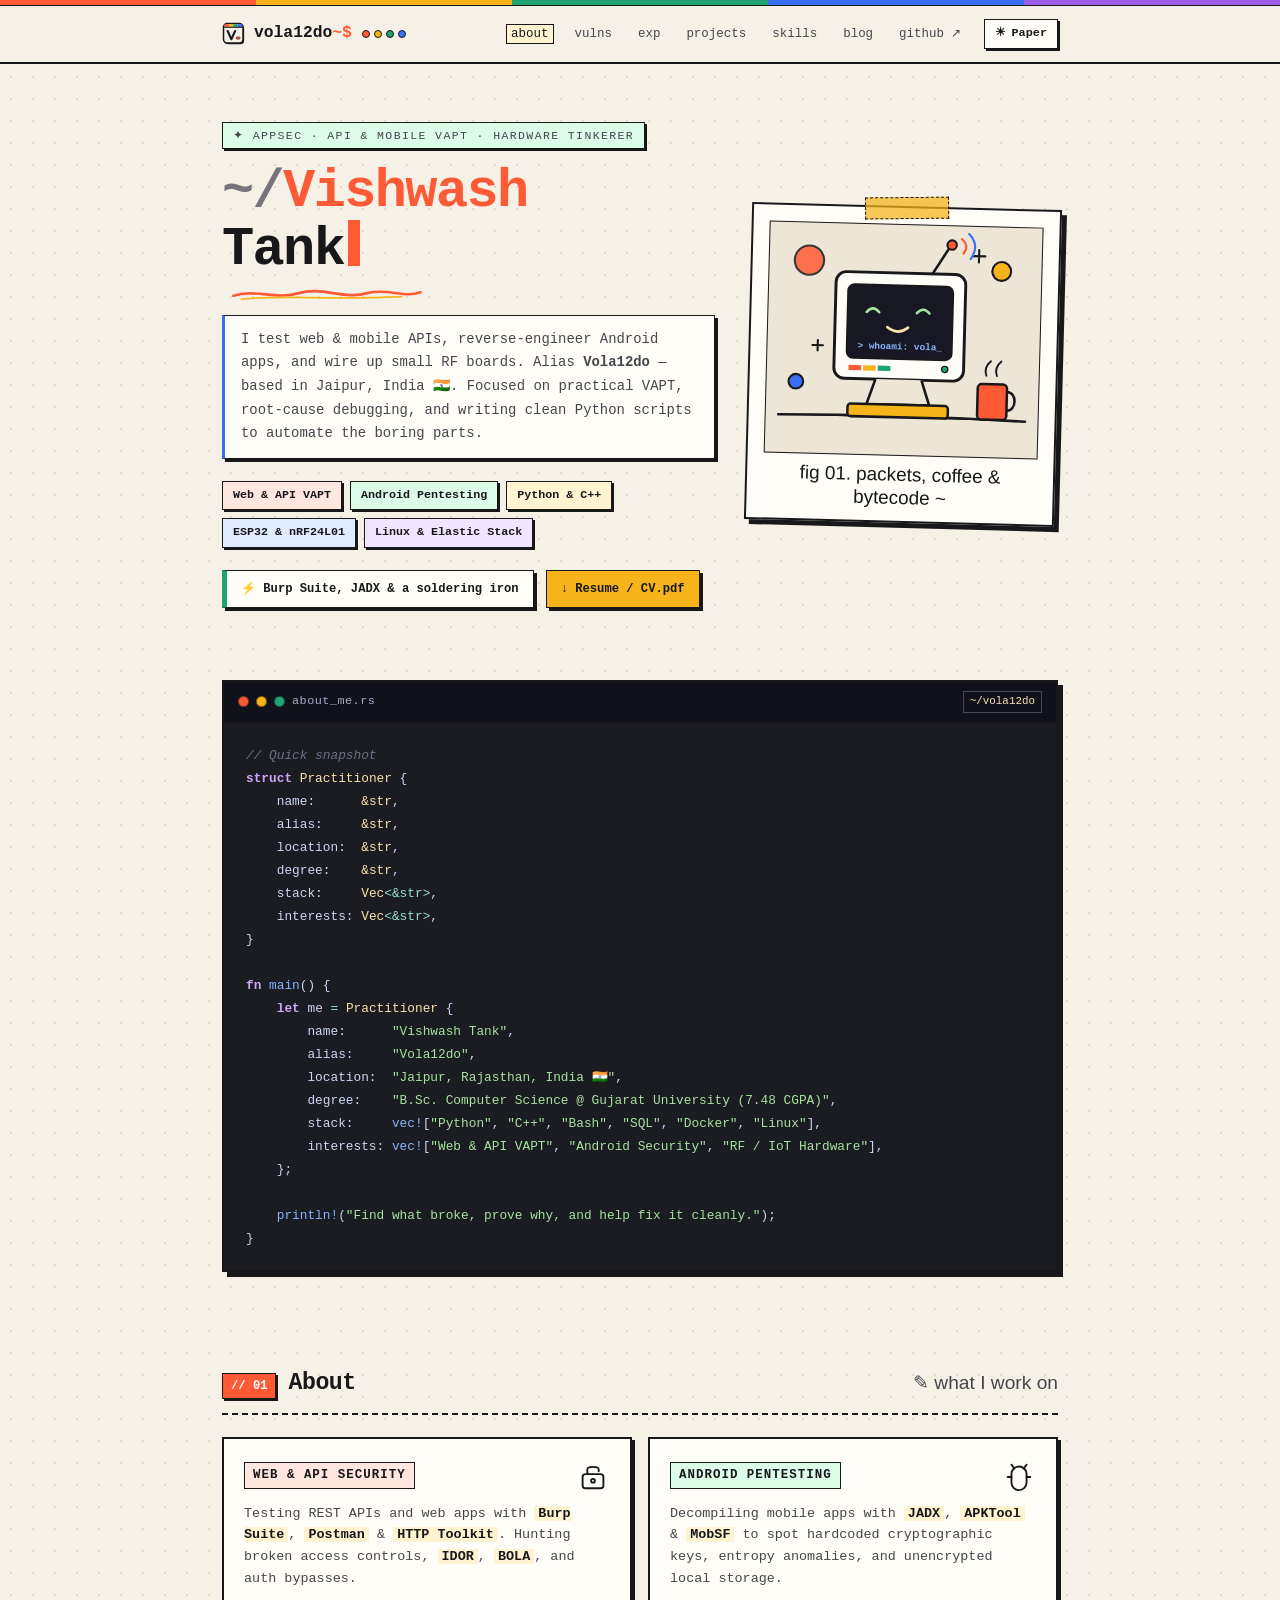
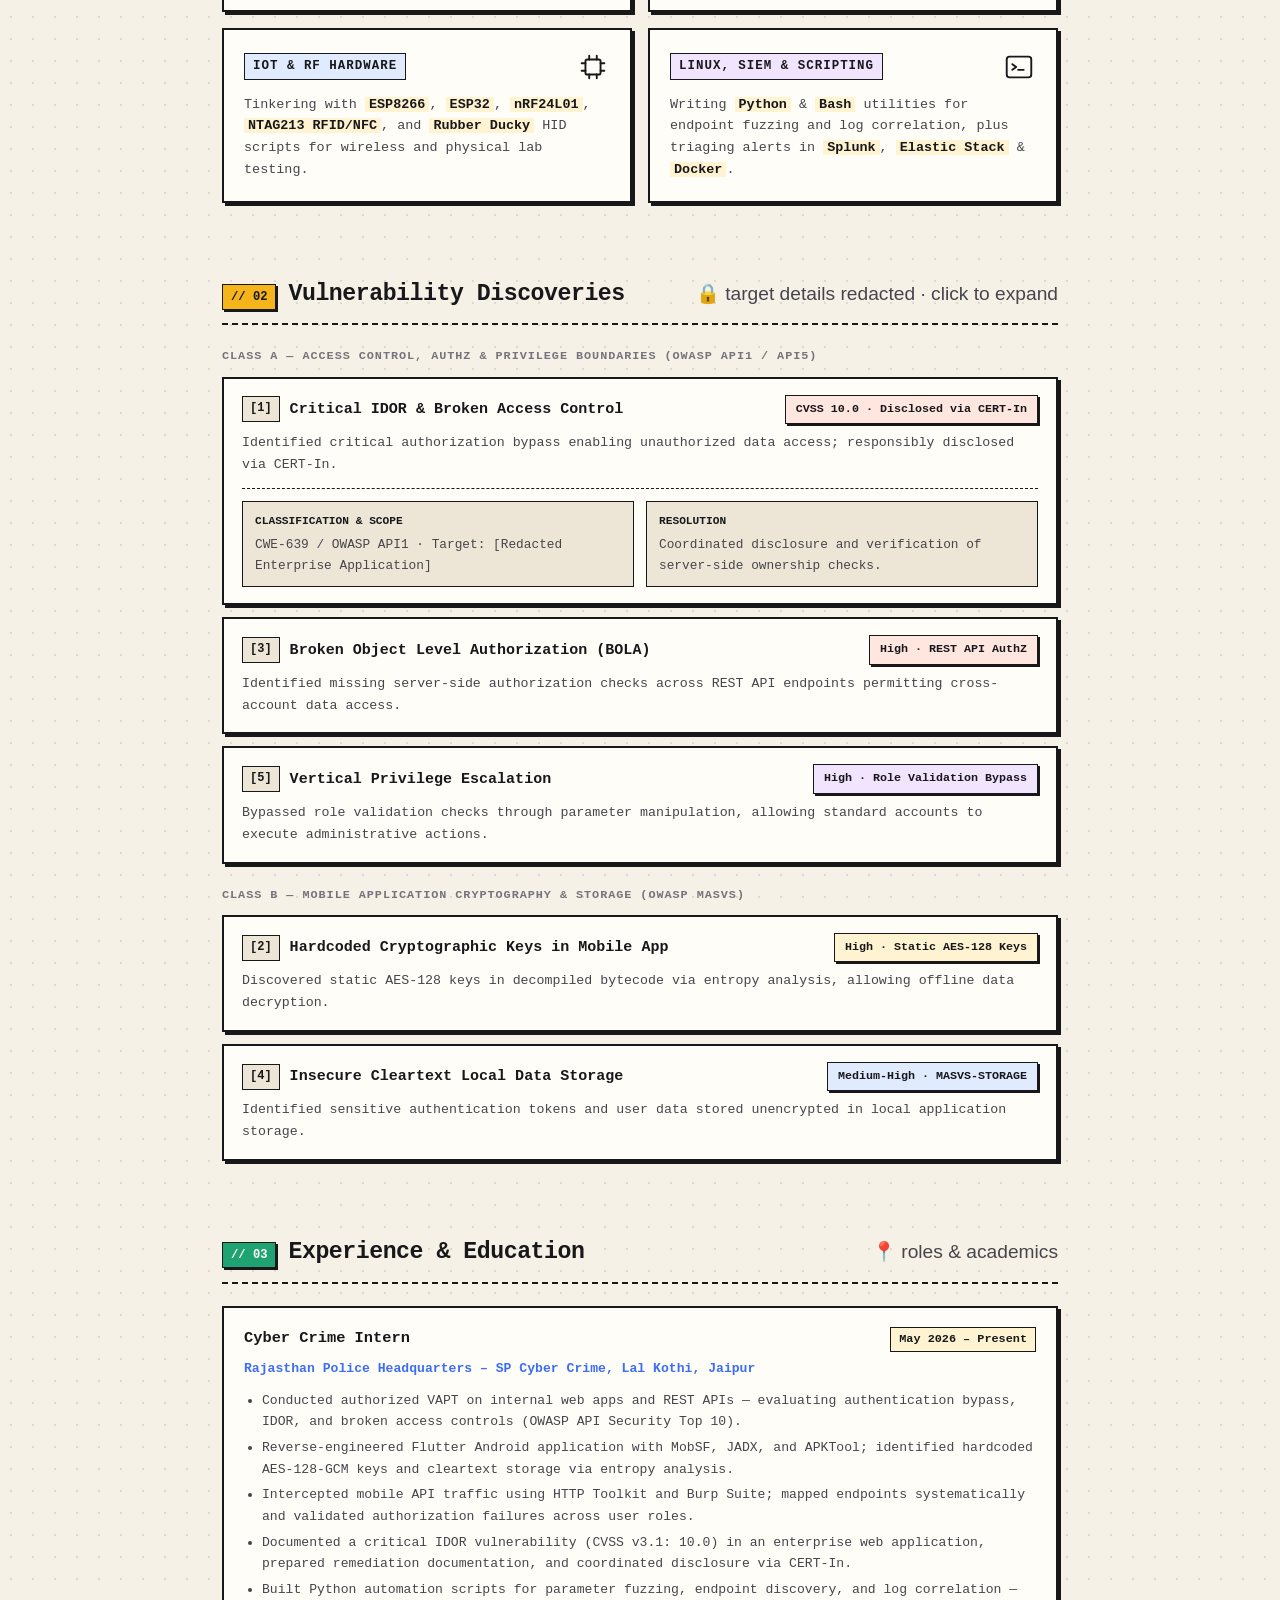
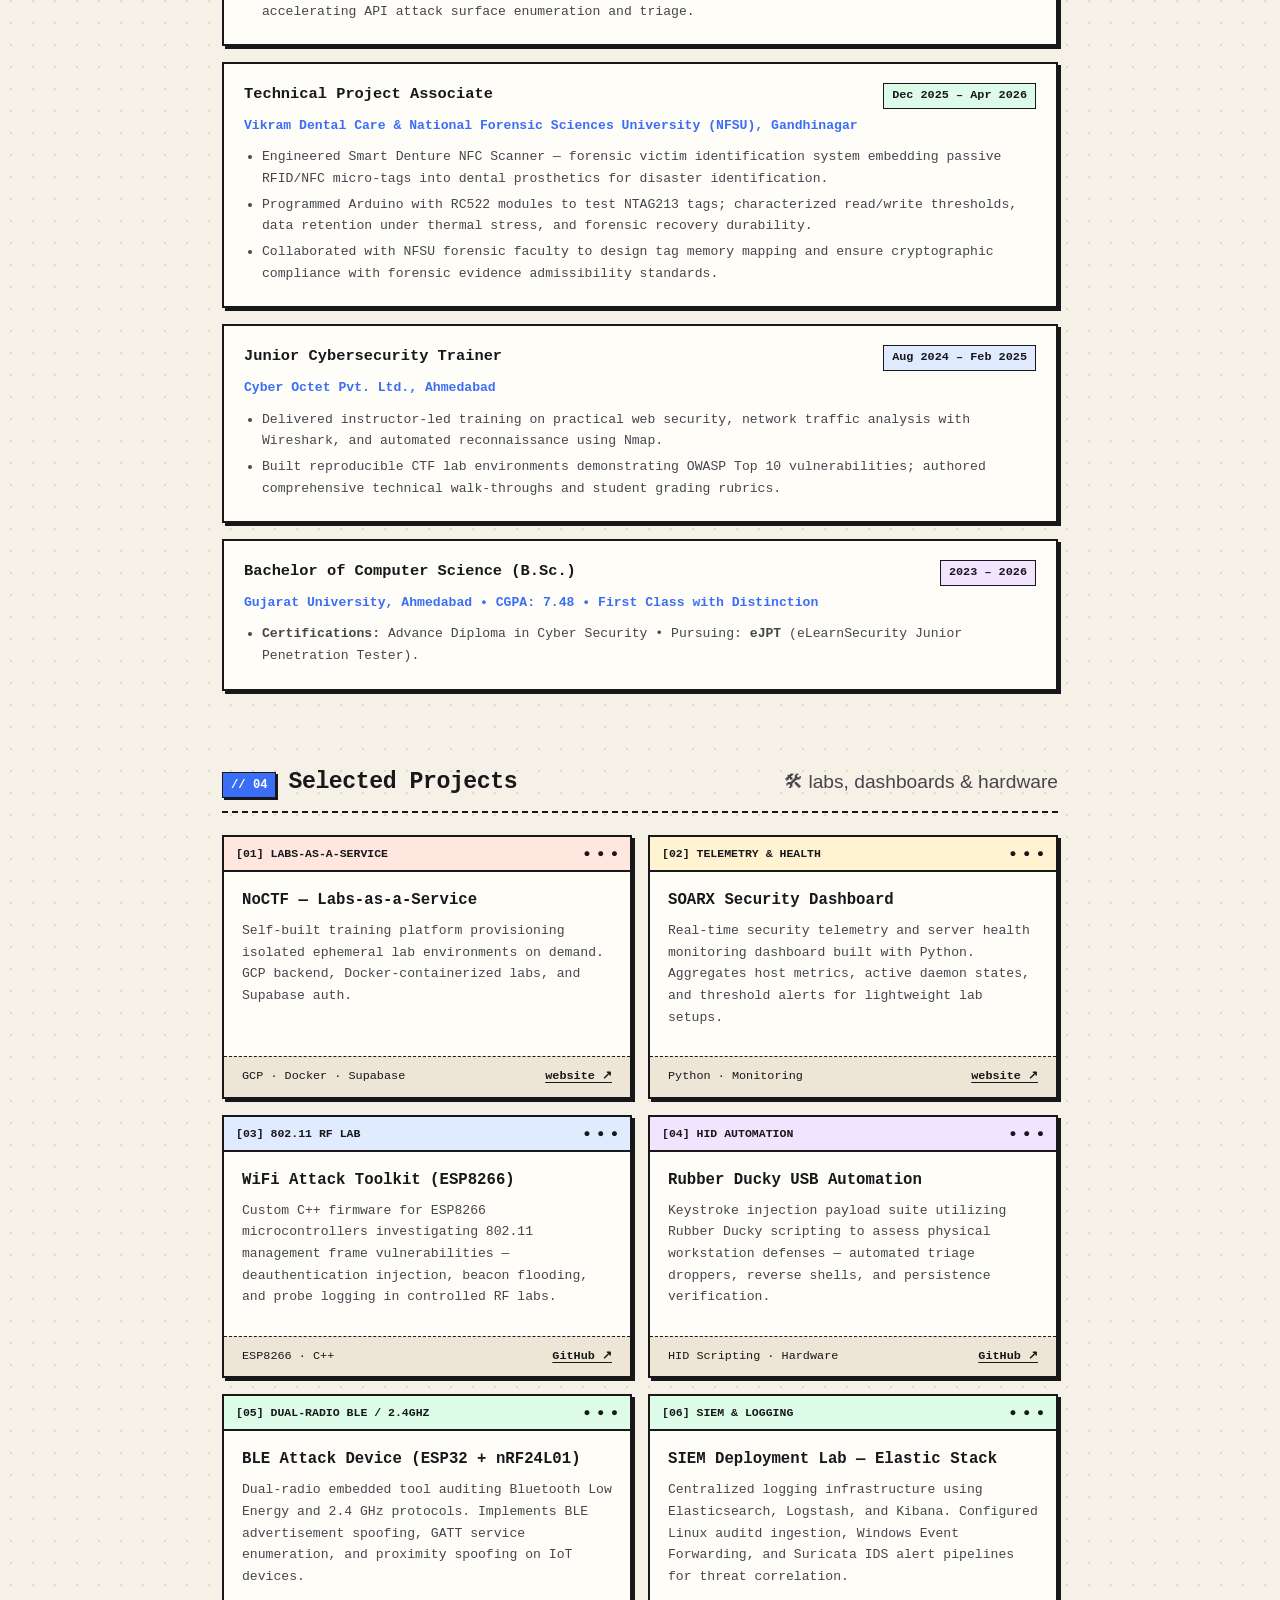
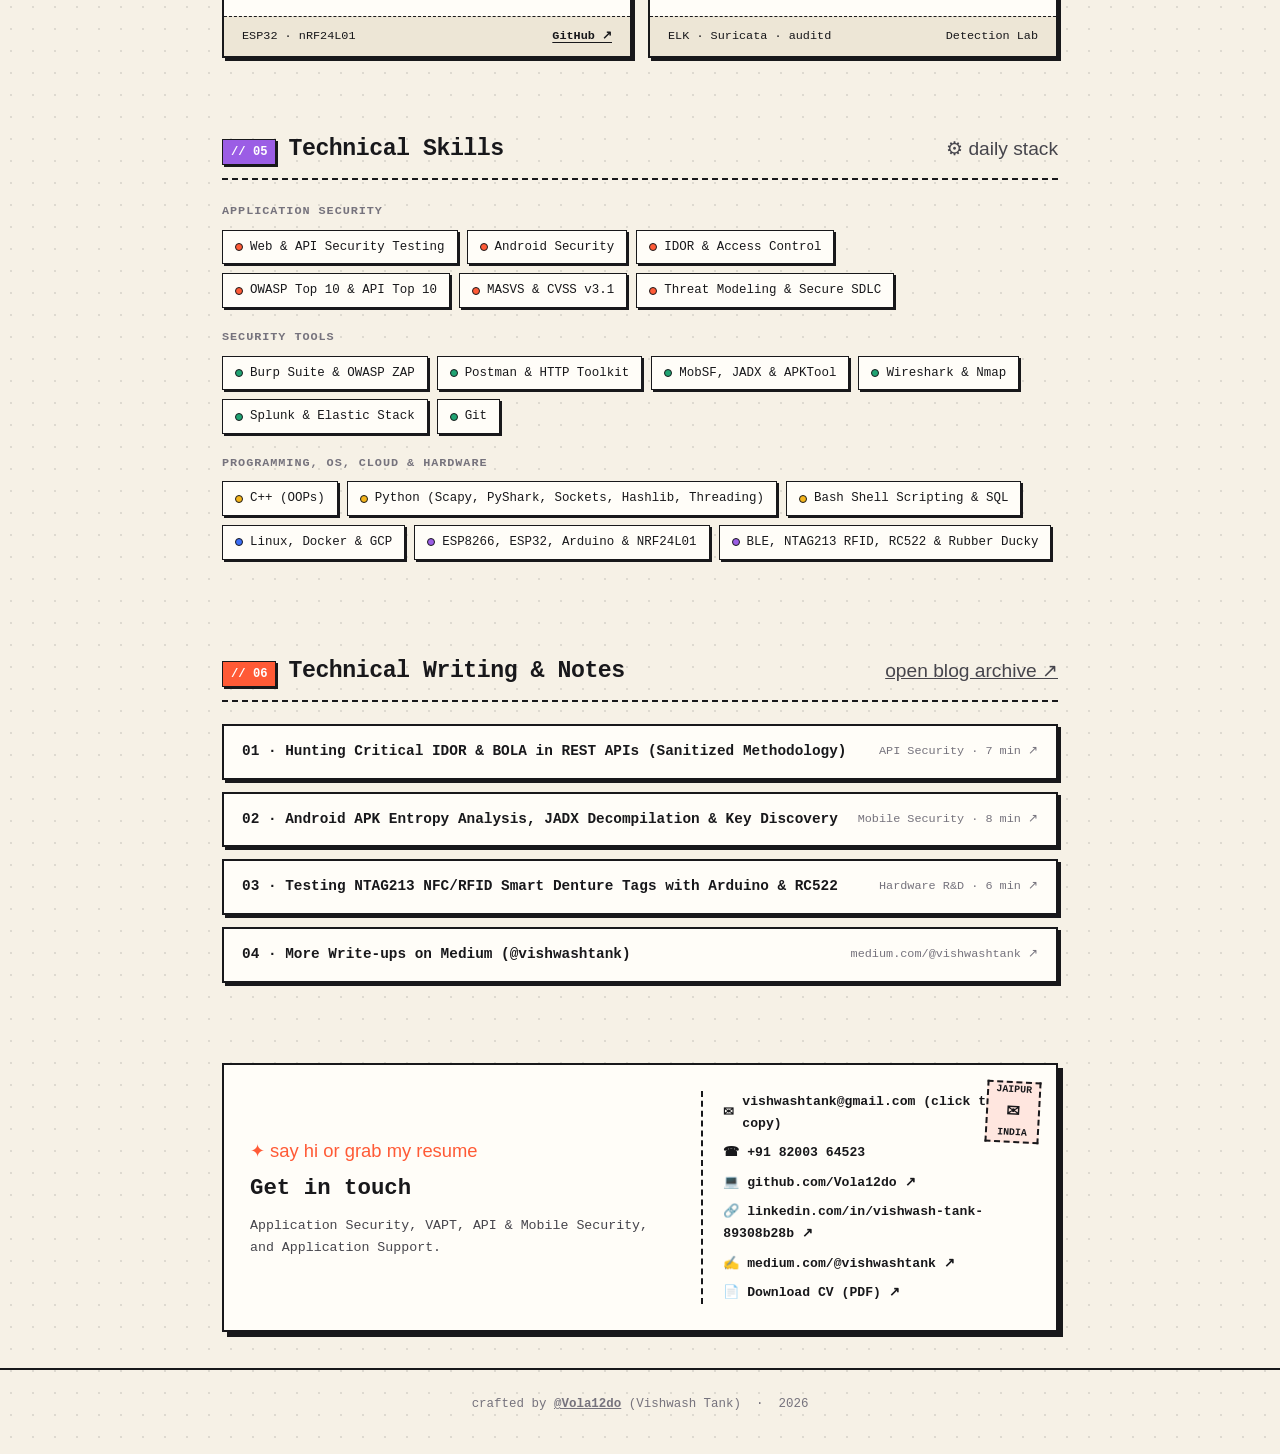
==== commit 5aca8dd1: "feat: add retro tab bar favicon logo, remove Hons/patent, classify & redact vulnerabilities, update " ====
--- a/index.html
+++ b/index.html
@@ -5,21 +5,26 @@
   <meta name="viewport" content="width=device-width, initial-scale=1.0" />
   <meta http-equiv="Content-Security-Policy" content="default-src 'self'; style-src 'self' 'unsafe-inline' https://fonts.googleapis.com; font-src 'self' https://fonts.gstatic.com; img-src 'self' data: https://raw.githubusercontent.com; script-src 'self' 'unsafe-inline'; connect-src 'self'; object-src 'none'; base-uri 'self'; frame-ancestors 'none';" />
   <title>vola12do &mdash; Vishwash Tank</title>
-  <meta name="description" content="Vishwash Tank (Vola12do) — Cybersecurity Researcher, Web/API Bug Hunter (CVSS 10.0 via CERT-In), Android APK Forensics & Hardware Tinkerer." />
+  <meta name="description" content="Vishwash Tank (Vola12do) — Application Security, VAPT, API & Mobile Security, Python Automation & Hardware Tinkerer." />
   <link rel="canonical" href="https://vola12do.github.io/" />
   <meta name="author" content="Vishwash Tank" />
+
+  <!-- Custom Browser Tab Bar Logo (Favicon) -->
+  <link rel="icon" href="assets/favicon.svg" type="image/svg+xml" />
+  <link rel="icon" href="assets/favicon-32.png" sizes="32x32" type="image/png" />
+  <link rel="apple-touch-icon" href="assets/favicon-180.png" />
 
   <!-- Open Graph / Twitter -->
   <meta property="og:type" content="website" />
   <meta property="og:site_name" content="vola12do — Vishwash Tank" />
   <meta property="og:title" content="vola12do — Vishwash Tank" />
-  <meta property="og:description" content="Cybersecurity Researcher, Web/API Bug Hunter (CVSS 10.0 via CERT-In), Android APK Forensics & Hardware Tinkerer." />
+  <meta property="og:description" content="Application Security, VAPT, API & Mobile Security, Python Automation & Hardware Tinkerer." />
   <meta property="og:url" content="https://vola12do.github.io/" />
   <meta name="twitter:card" content="summary_large_image" />
   <meta name="twitter:title" content="vola12do — Vishwash Tank" />
-  <meta name="twitter:description" content="Cybersecurity Researcher, Web/API Bug Hunter, Android APK Forensics & Hardware Tinkerer." />
-
-  <!-- Fonts: Space Mono + JetBrains Mono + Caveat (Handwritten Doodle Notes) -->
+  <meta name="twitter:description" content="Application Security, VAPT, API & Mobile Security, Python Automation & Hardware Tinkerer." />
+
+  <!-- Fonts: Space Mono + JetBrains Mono + Caveat -->
   <link rel="preconnect" href="https://fonts.googleapis.com" />
   <link rel="preconnect" href="https://fonts.gstatic.com" crossorigin />
   <link href="https://fonts.googleapis.com/css2?family=Caveat:wght@600;700&family=JetBrains+Mono:ital,wght@0,400;0,500;0,600;0,700;1,400&family=Space+Mono:ital,wght@0,400;0,700;1,400&display=swap" rel="stylesheet" />
@@ -37,15 +42,15 @@
         "alternateName": "Vola12do",
         "url": "https://vola12do.github.io/",
         "email": "mailto:vishwashtank@gmail.com",
-        "telephone": "+91-9664970450",
-        "jobTitle": "Cybersecurity Researcher",
+        "jobTitle": "Application Security & VAPT Researcher",
         "alumniOf": {
           "@type": "CollegeOrUniversity",
           "name": "Gujarat University"
         },
         "sameAs": [
           "https://github.com/Vola12do",
-          "https://www.linkedin.com/in/vishwash-tank"
+          "https://www.linkedin.com/in/vishwash-tank-89308b28b",
+          "https://medium.com/@vishwashtank"
         ]
       },
       {
@@ -53,7 +58,7 @@
         "@id": "https://vola12do.github.io/#website",
         "url": "https://vola12do.github.io/",
         "name": "vola12do — Vishwash Tank",
-        "description": "Personal portfolio, security advisories, and field notes by Vishwash Tank."
+        "description": "Personal portfolio and security research notes by Vishwash Tank."
       }
     ]
   }
@@ -66,11 +71,22 @@
     <span></span><span></span><span></span><span></span><span></span>
   </div>
 
-  <!-- STICKY PERSONAL NAVBAR (Like praveenxsharma.github.io) -->
+  <!-- STICKY PERSONAL NAVBAR WITH RETRO LOGO -->
   <nav class="site-nav" aria-label="Main Navigation">
     <div class="wrapper nav-inner">
       <a class="nav-logo" href="#top">
-        vola12do<span class="prompt-tilde">~$</span>
+        <svg width="24" height="24" viewBox="0 0 64 64" aria-hidden="true" style="flex:none">
+          <rect x="7" y="7" width="52" height="52" rx="10" fill="#18181b" />
+          <rect x="4" y="4" width="52" height="52" rx="10" fill="#f6f1e6" stroke="#18181b" stroke-width="4" />
+          <rect x="6" y="6" width="12" height="7" fill="#ff5a36" />
+          <rect x="18" y="6" width="12" height="7" fill="#f4b41a" />
+          <rect x="30" y="6" width="12" height="7" fill="#1fa372" />
+          <rect x="42" y="6" width="12" height="7" fill="#3b6ef6" />
+          <path d="M6 14 H54" stroke="#18181b" stroke-width="3" />
+          <path d="M15 24 L25 46 L35 24" fill="none" stroke="#18181b" stroke-width="5.5" stroke-linecap="round" stroke-linejoin="round" />
+          <rect x="38" y="40" width="10" height="5.5" rx="1.5" fill="#ff5a36" stroke="#18181b" stroke-width="1.5" />
+        </svg>
+        <span>vola12do<span class="prompt-tilde">~$</span></span>
         <span class="nav-chroma-dots" aria-hidden="true"><i></i><i></i><i></i><i></i></span>
       </a>
 
@@ -99,7 +115,7 @@
          ==================================================================== -->
     <section class="hero">
       <div class="hero-left">
-        <p class="hero-tag">&#10022; security researcher &middot; apk forensics &middot; rf tinkerer</p>
+        <p class="hero-tag">&#10022; appsec &middot; api &amp; mobile vapt &middot; hardware tinkerer</p>
 
         <h1>
           <span class="dim">~/</span><span class="accent">Vishwash</span><br />
@@ -113,82 +129,73 @@
         </svg>
 
         <p class="hero-sub">
-          I break APIs, dissect Android malware, and solder tiny RF boards.
-          Alias <strong>Vola12do</strong> &mdash; based in India &#x1F1EE;&#x1F1F3; (Jaipur &amp; Ahmedabad).
-          Reported a <strong>CVSS 10.0 Critical IDOR via CERT-In</strong>, filed a patent for <strong>NoCTF</strong>, and assisted cybercrime investigations at <strong>Rajasthan Police HQ</strong>.
+          I test web &amp; mobile APIs, reverse-engineer Android apps, and wire up small RF boards.
+          Alias <strong>Vola12do</strong> &mdash; based in Jaipur, India &#x1F1EE;&#x1F1F3;.
+          Focused on practical VAPT, root-cause debugging, and writing clean Python scripts to automate the boring parts.
         </p>
 
         <div class="hero-badges">
-          <span class="badge badge-red">&#9733; CVSS 10.0 (CERT-In)</span>
-          <span class="badge badge-yellow">&#128220; Patent Filed (NoCTF)</span>
-          <span class="badge badge-green">&#129302; Android APK Forensics</span>
-          <span class="badge badge-blue">&#128225; ESP32 &amp; nRF24L01</span>
-          <span class="badge badge-purple">&#128013; Python &middot; C/C++ &middot; Bash</span>
+          <span class="badge badge-red">Web &amp; API VAPT</span>
+          <span class="badge badge-green">Android Pentesting</span>
+          <span class="badge badge-yellow">Python &amp; C++</span>
+          <span class="badge badge-blue">ESP32 &amp; nRF24L01</span>
+          <span class="badge badge-purple">Linux &amp; Elastic Stack</span>
         </div>
 
         <div class="hero-cta-row">
-          <div class="motto-box">&#9889; I decompile APKs &amp; solder ESP32s btw</div>
-          <a href="assets/Vishwash_Tank_CV.pdf" class="retro-btn" target="_blank" rel="noopener noreferrer">&#8595; Download CV.pdf</a>
+          <div class="motto-box">&#9889; Burp Suite, JADX &amp; a soldering iron</div>
+          <a href="assets/Vishwash_Tank_CV.pdf" class="retro-btn" target="_blank" rel="noopener noreferrer">&#8595; Resume / CV.pdf</a>
         </div>
       </div>
 
       <!-- Hand-Drawn Retro CRT + ESP32 Hacker Doodle Polaroid -->
       <div class="hero-doodle-stage">
-        <div class="doodle-polaroid" id="mascot-card" title="Click me to cycle chromatic doodle mood!">
+        <div class="doodle-polaroid" id="mascot-card" title="Click to cycle chromatic accent!">
           <div class="doodle-tape" aria-hidden="true"></div>
-          <svg class="doodle-svg-canvas" viewBox="0 0 260 220" xmlns="http://www.w3.org/2000/svg" role="img" aria-label="Hand-drawn doodle of a retro CRT computer, coffee mug, and ESP32 antenna">
-            <!-- Chromatic Retro Sunburst Dots in Background -->
+          <svg class="doodle-svg-canvas" viewBox="0 0 260 220" xmlns="http://www.w3.org/2000/svg" role="img" aria-label="Hand-drawn doodle of a retro CRT computer, coffee mug, and RF antenna">
             <circle cx="38" cy="36" r="14" fill="#ff5a36" opacity="0.85" stroke="#18181b" stroke-width="2" />
             <circle cx="222" cy="42" r="9" fill="#f4b41a" stroke="#18181b" stroke-width="2" />
             <circle cx="28" cy="152" r="7" fill="#3b6ef6" stroke="#18181b" stroke-width="2" />
 
-            <!-- Hand-drawn Sparkles -->
             <path d="M200 22 L200 34 M194 28 L206 28" stroke="#18181b" stroke-width="2" stroke-linecap="round" />
             <path d="M48 112 L48 122 M43 117 L53 117" stroke="#18181b" stroke-width="2" stroke-linecap="round" />
 
-            <!-- Desk Line -->
             <path d="M12 184 Q 130 181 248 185" stroke="#18181b" stroke-width="2.5" stroke-linecap="round" />
 
-            <!-- Retro CRT Monitor Body (Hand-sketched rounded box) -->
+            <!-- Retro CRT Monitor Body -->
             <rect x="64" y="46" width="124" height="102" rx="10" fill="#fffdf8" stroke="#18181b" stroke-width="2.8" />
-            <!-- CRT Inner Screen -->
             <rect x="76" y="58" width="100" height="70" rx="6" fill="#181825" stroke="#18181b" stroke-width="2.2" />
 
-            <!-- Chromatic Stripe on CRT Bezel -->
             <rect x="78" y="135" width="12" height="5" fill="#ff5a36" />
             <rect x="92" y="135" width="12" height="5" fill="#f4b41a" />
             <rect x="106" y="135" width="12" height="5" fill="#1fa372" />
             <circle cx="170" cy="137" r="3" fill="#1fa372" stroke="#18181b" stroke-width="1.2" />
 
-            <!-- Cute CRT Face / Prompt inside Screen -->
             <path d="M94 84 Q 100 77 106 84" stroke="#a6e3a1" stroke-width="2.5" stroke-linecap="round" fill="none" />
             <path d="M142 84 Q 148 77 154 84" stroke="#a6e3a1" stroke-width="2.5" stroke-linecap="round" fill="none" />
             <path d="M114 98 Q 124 106 134 98" stroke="#f9e2af" stroke-width="2.5" stroke-linecap="round" fill="none" />
-            <text x="86" y="119" fill="#89b4fa" font-family="monospace" font-size="9" font-weight="bold">&gt; cvss: 10.0_</text>
-
-            <!-- CRT Stand & Keyboard -->
+            <text x="86" y="119" fill="#89b4fa" font-family="monospace" font-size="9" font-weight="bold">&gt; whoami: vola_</text>
+
             <path d="M104 148 L96 172 L156 172 L148 148" fill="#ede6d6" stroke="#18181b" stroke-width="2.5" stroke-linejoin="round" />
             <rect x="78" y="172" width="96" height="12" rx="3" fill="#f4b41a" stroke="#18181b" stroke-width="2.4" />
 
-            <!-- Little ESP32 / RF Antenna Sprouting from Top of CRT -->
             <path d="M156 46 L172 20" stroke="#18181b" stroke-width="2.5" stroke-linecap="round" />
             <circle cx="174" cy="18" r="4.5" fill="#ff5a36" stroke="#18181b" stroke-width="2" />
             <path d="M183 12 Q 191 18 185 26" stroke="#ff5a36" stroke-width="2" stroke-linecap="round" fill="none" />
             <path d="M190 7 Q 201 18 192 31" stroke="#3b6ef6" stroke-width="2" stroke-linecap="round" fill="none" />
 
-            <!-- Coffee Mug Doodle on Right of Desk -->
             <rect x="202" y="150" width="28" height="34" rx="4" fill="#ff5a36" stroke="#18181b" stroke-width="2.4" />
             <path d="M230 157 C 240 157, 240 175, 230 175" stroke="#18181b" stroke-width="2.4" fill="none" />
             <path d="M210 142 Q 207 134 214 128" stroke="#18181b" stroke-width="1.8" stroke-linecap="round" fill="none" />
             <path d="M220 142 Q 217 134 224 128" stroke="#18181b" stroke-width="1.8" stroke-linecap="round" fill="none" />
           </svg>
-          <p class="doodle-caption">fig 01. packets, coffee &amp; apk bytecode ~</p>
+          <p class="doodle-caption">fig 01. packets, coffee &amp; bytecode ~</p>
         </div>
       </div>
     </section>
 
     <!-- ====================================================================
-         DECORATIVE CODE BLOCK ("about_me.rs" like praveenxsharma.github.io)
+         DECORATIVE CODE BLOCK ("about_me.rs")
          ==================================================================== -->
     <div class="code-block" aria-label="Rust code summary of Vishwash Tank">
       <div class="code-header">
@@ -198,33 +205,29 @@
           <div class="cdot cdot-green"></div>
           <span class="code-filename">about_me.rs</span>
         </div>
-        <span class="code-tag">rustc 2026 &middot; vola12do</span>
-      </div>
-      <pre class="code-body"><code><span class="cm">// Who am I?</span>
-<span class="kw">struct</span> <span class="ty">SecurityResearcher</span> {
-    name:        <span class="ty">&amp;str</span>,
-    alias:       <span class="ty">&amp;str</span>,
-    location:    <span class="ty">&amp;str</span>,
-    education:   <span class="ty">&amp;str</span>,
-    disclosures: <span class="ty">Vec</span><span class="op">&lt;&amp;str&gt;</span>,
-    arsenal:     <span class="ty">Vec</span><span class="op">&lt;&amp;str&gt;</span>,
+        <span class="code-tag">~/vola12do</span>
+      </div>
+      <pre class="code-body"><code><span class="cm">// Quick snapshot</span>
+<span class="kw">struct</span> <span class="ty">Practitioner</span> {
+    name:      <span class="ty">&amp;str</span>,
+    alias:     <span class="ty">&amp;str</span>,
+    location:  <span class="ty">&amp;str</span>,
+    degree:    <span class="ty">&amp;str</span>,
+    stack:     <span class="ty">Vec</span><span class="op">&lt;&amp;str&gt;</span>,
+    interests: <span class="ty">Vec</span><span class="op">&lt;&amp;str&gt;</span>,
 }
 
 <span class="kw">fn</span> <span class="fn">main</span>() {
-    <span class="kw">let</span> <span class="vr">me</span> <span class="op">=</span> <span class="ty">SecurityResearcher</span> {
-        name:        <span class="st">"Vishwash Tank"</span>,
-        alias:       <span class="st">"Vola12do"</span>,
-        location:    <span class="st">"Jaipur &amp; Ahmedabad, India &#x1F1EE;&#x1F1F3;"</span>,
-        education:   <span class="st">"B.Sc. (Hons.) CS @ Gujarat University (7.48 CGPA)"</span>,
-        disclosures: <span class="fn">vec!</span>[
-            <span class="st">"Critical IDOR (CVSS 10.0 — CERT-In)"</span>,
-            <span class="st">"Hardcoded AES-128-GCM Mobile Keys"</span>,
-            <span class="st">"BOLA &amp; Vertical Privilege Escalation"</span>,
-        ],
-        arsenal:     <span class="fn">vec!</span>[<span class="st">"Python"</span>, <span class="st">"C/C++"</span>, <span class="st">"Bash"</span>, <span class="st">"BurpSuite"</span>, <span class="st">"JADX"</span>, <span class="st">"ESP32"</span>],
+    <span class="kw">let</span> <span class="vr">me</span> <span class="op">=</span> <span class="ty">Practitioner</span> {
+        name:      <span class="st">"Vishwash Tank"</span>,
+        alias:     <span class="st">"Vola12do"</span>,
+        location:  <span class="st">"Jaipur, Rajasthan, India &#x1F1EE;&#x1F1F3;"</span>,
+        degree:    <span class="st">"B.Sc. Computer Science @ Gujarat University (7.48 CGPA)"</span>,
+        stack:     <span class="fn">vec!</span>[<span class="st">"Python"</span>, <span class="st">"C++"</span>, <span class="st">"Bash"</span>, <span class="st">"SQL"</span>, <span class="st">"Docker"</span>, <span class="st">"Linux"</span>],
+        interests: <span class="fn">vec!</span>[<span class="st">"Web &amp; API VAPT"</span>, <span class="st">"Android Security"</span>, <span class="st">"RF / IoT Hardware"</span>],
     };
 
-    <span class="fn">println!</span>(<span class="st">"Breaking APIs, reversing APKs, and building tools that matter."</span>);
+    <span class="fn">println!</span>(<span class="st">"Find what broke, prove why, and help fix it cleanly."</span>);
 }</code></pre>
     </div>
 
@@ -235,16 +238,15 @@
       <div class="section-header">
         <div class="section-title-group">
           <span class="section-label">// 01</span>
-          <h2 class="section-title">About Me</h2>
-        </div>
-        <span class="section-doodle-note">&#9998; what I actually do day-to-day</span>
+          <h2 class="section-title">About</h2>
+        </div>
+        <span class="section-doodle-note">&#9998; what I work on</span>
       </div>
 
       <div class="about-grid">
         <div class="about-card">
           <div class="about-card-top">
-            <span class="about-card-title" style="background:var(--tint-red)">Offensive VAPT</span>
-            <!-- Hand-drawn Lock Doodle -->
+            <span class="about-card-title" style="background:var(--tint-red)">Web &amp; API Security</span>
             <svg class="about-doodle-icon" viewBox="0 0 36 36" aria-hidden="true">
               <rect x="7" y="16" width="22" height="15" rx="3" />
               <path d="M12 16 V11 C12 7.5 24 7.5 24 11 V13" />
@@ -252,56 +254,53 @@
             </svg>
           </div>
           <div class="about-card-val">
-            Web &amp; REST API bug hunter living inside <span class="hi">Burp Suite</span> &amp; <span class="hi">Postman</span>. Uncovered 5 real-world vulnerabilities including a <span class="hi">CVSS 10.0 IDOR</span> reported through <span class="hi">CERT-In</span>.
+            Testing REST APIs and web apps with <span class="hi">Burp Suite</span>, <span class="hi">Postman</span> &amp; <span class="hi">HTTP Toolkit</span>. Hunting broken access controls, <span class="hi">IDOR</span>, <span class="hi">BOLA</span>, and auth bypasses.
           </div>
         </div>
 
         <div class="about-card">
           <div class="about-card-top">
-            <span class="about-card-title" style="background:var(--tint-green)">APK &amp; Cyber Forensics</span>
-            <!-- Hand-drawn Bug/Android Doodle -->
+            <span class="about-card-title" style="background:var(--tint-green)">Android Pentesting</span>
             <svg class="about-doodle-icon" viewBox="0 0 36 36" aria-hidden="true">
               <path d="M10 16 A8 8 0 0 1 26 16 V25 A6 6 0 0 1 10 25 Z" />
               <path d="M13 10 L10 6 M23 10 L26 6 M6 19 H10 M26 19 H30" />
             </svg>
           </div>
           <div class="about-card-val">
-            Reversing Android binaries with <span class="hi">JADX</span>, <span class="hi">Apktool</span>, <span class="hi">Frida</span> &amp; <span class="hi">MobSF</span>. Assisted cybercrime investigations under <span class="hi">SP Cyber Crime (Rajasthan Police HQ)</span>.
+            Decompiling mobile apps with <span class="hi">JADX</span>, <span class="hi">APKTool</span> &amp; <span class="hi">MobSF</span> to spot hardcoded cryptographic keys, entropy anomalies, and unencrypted local storage.
           </div>
         </div>
 
         <div class="about-card">
           <div class="about-card-top">
-            <span class="about-card-title" style="background:var(--tint-blue)">Hardware &amp; RF Hacking</span>
-            <!-- Hand-drawn Chip Doodle -->
+            <span class="about-card-title" style="background:var(--tint-blue)">IoT &amp; RF Hardware</span>
             <svg class="about-doodle-icon" viewBox="0 0 36 36" aria-hidden="true">
               <rect x="10" y="10" width="16" height="16" rx="2" />
               <path d="M14 6 V10 M22 6 V10 M14 26 V30 M22 26 V30 M6 14 H10 M6 22 H10 M26 14 H30 M26 22 H30" />
             </svg>
           </div>
           <div class="about-card-val">
-            Building custom wireless &amp; USB red-team gear on <span class="hi">ESP32</span>, <span class="hi">ESP8266</span>, <span class="hi">nRF24L01+</span> &amp; <span class="hi">ATmega32U4</span>, plus <span class="hi">NFC Smart Dentures</span> with <span class="hi">NFSU</span>.
+            Tinkering with <span class="hi">ESP8266</span>, <span class="hi">ESP32</span>, <span class="hi">nRF24L01</span>, <span class="hi">NTAG213 RFID/NFC</span>, and <span class="hi">Rubber Ducky</span> HID scripts for wireless and physical lab testing.
           </div>
         </div>
 
         <div class="about-card">
           <div class="about-card-top">
-            <span class="about-card-title" style="background:var(--tint-purple)">Tool Builder &amp; SIEM</span>
-            <!-- Hand-drawn Terminal Doodle -->
+            <span class="about-card-title" style="background:var(--tint-purple)">Linux, SIEM &amp; Scripting</span>
             <svg class="about-doodle-icon" viewBox="0 0 36 36" aria-hidden="true">
               <rect x="5" y="7" width="26" height="22" rx="3" />
               <path d="M11 15 L15 18 L11 21 M17 21 H23" />
             </svg>
           </div>
           <div class="about-card-val">
-            Filed an Indian Patent for <span class="hi">NoCTF</span>, built the <span class="hi">PEAK</span> APK forensics engine &amp; <span class="hi">SOARX</span> recon toolkit, and engineered detection labs on <span class="hi">Elastic Stack (ELK)</span>.
+            Writing <span class="hi">Python</span> &amp; <span class="hi">Bash</span> utilities for endpoint fuzzing and log correlation, plus triaging alerts in <span class="hi">Splunk</span>, <span class="hi">Elastic Stack</span> &amp; <span class="hi">Docker</span>.
           </div>
         </div>
       </div>
     </section>
 
     <!-- ====================================================================
-         // 02 VULNERABILITY DISCOVERIES (Click-to-Expand Retro Tickets)
+         // 02 CLASSIFIED VULNERABILITY DISCOVERIES (Redacted & Categorized)
          ==================================================================== -->
     <section class="section" id="vulns">
       <div class="section-header">
@@ -309,126 +308,131 @@
           <span class="section-label" style="background:var(--c-yellow);color:#18181b">// 02</span>
           <h2 class="section-title">Vulnerability Discoveries</h2>
         </div>
-        <span class="section-doodle-note">&#8629; click any ticket to expand PoC notes</span>
-      </div>
-
-      <div class="vuln-stack">
-        <!-- 01 -->
+        <span class="section-doodle-note">&#128274; target details redacted &middot; click to expand</span>
+      </div>
+
+      <!-- CLASS I: ACCESS CONTROL & AUTHORIZATION -->
+      <p class="skills-group-label" style="margin-top:4px;margin-bottom:10px">
+        Class A &mdash; Access Control, AuthZ &amp; Privilege Boundaries (OWASP API1 / API5)
+      </p>
+      <div class="vuln-stack" style="margin-bottom:22px">
         <article class="vuln-ticket is-open" tabindex="0" role="button" aria-expanded="true">
           <div class="vuln-ticket-head">
             <div class="vuln-head-left">
-              <span class="vuln-num">#01</span>
-              <h3 class="vuln-title">Critical IDOR in Production REST API</h3>
+              <span class="vuln-num">[1]</span>
+              <h3 class="vuln-title">Critical IDOR &amp; Broken Access Control</h3>
             </div>
             <span class="badge badge-red">CVSS 10.0 &middot; Disclosed via CERT-In</span>
           </div>
           <p class="vuln-summary">
-            Uncovered an unauthenticated/cross-tenant Insecure Direct Object Reference exposing sensitive PII and user records across the platform; coordinated remediation via CERT-In.
+            Identified critical authorization bypass enabling unauthorized data access; responsibly disclosed via CERT-In.
           </p>
           <div class="vuln-details">
             <div class="vuln-detail-box">
-              <span class="vuln-detail-label">Vector &amp; Root Cause</span>
-              Sequential object identifiers in REST endpoints lacked server-side ownership validation against the authenticated JWT subject claim.
-            </div>
-            <div class="vuln-detail-box">
-              <span class="vuln-detail-label">Fix &amp; Writeup</span>
-              Enforced strict tenant-bound authorization middleware and UUIDv4 identifiers. <a href="blog/critical-idor-bola-rest-api-methodology/" style="text-decoration:underline;font-weight:700">Read writeup &#8599;</a>
-            </div>
-          </div>
-        </article>
-
-        <!-- 02 -->
+              <span class="vuln-detail-label">Classification &amp; Scope</span>
+              CWE-639 / OWASP API1 &middot; Target: <code>[Redacted Enterprise Application]</code>
+            </div>
+            <div class="vuln-detail-box">
+              <span class="vuln-detail-label">Resolution</span>
+              Coordinated disclosure and verification of server-side ownership checks.
+            </div>
+          </div>
+        </article>
+
         <article class="vuln-ticket" tabindex="0" role="button" aria-expanded="false">
           <div class="vuln-ticket-head">
             <div class="vuln-head-left">
-              <span class="vuln-num">#02</span>
-              <h3 class="vuln-title">Hardcoded AES-128-GCM Cryptographic Keys</h3>
-            </div>
-            <span class="badge badge-yellow">High &middot; Android APK Reverse Engineering</span>
+              <span class="vuln-num">[3]</span>
+              <h3 class="vuln-title">Broken Object Level Authorization (BOLA)</h3>
+            </div>
+            <span class="badge badge-red">High &middot; REST API AuthZ</span>
           </div>
           <p class="vuln-summary">
-            Extracted static symmetric AES-128-GCM keys embedded inside compiled DEX bytecode, enabling full offline decryption of intercepted mobile API payloads.
+            Identified missing server-side authorization checks across REST API endpoints permitting cross-account data access.
           </p>
           <div class="vuln-details">
             <div class="vuln-detail-box">
-              <span class="vuln-detail-label">Vector &amp; Root Cause</span>
-              Decompiled APK with JADX/Apktool and traced hardcoded byte arrays passed directly into <code>SecretKeySpec</code> and <code>GCMParameterSpec</code>.
-            </div>
-            <div class="vuln-detail-box">
-              <span class="vuln-detail-label">Remediation</span>
-              Replaced static keys with per-session ephemeral keys backed by Android Hardware Keystore attestation.
-            </div>
-          </div>
-        </article>
-
-        <!-- 03 -->
+              <span class="vuln-detail-label">Classification &amp; Scope</span>
+              OWASP API1:2023 &middot; Target: <code>[Redacted Production API]</code>
+            </div>
+            <div class="vuln-detail-box">
+              <span class="vuln-detail-label">Resolution</span>
+              Enforced session-bound object ownership validation on API controllers.
+            </div>
+          </div>
+        </article>
+
         <article class="vuln-ticket" tabindex="0" role="button" aria-expanded="false">
           <div class="vuln-ticket-head">
             <div class="vuln-head-left">
-              <span class="vuln-num">#03</span>
-              <h3 class="vuln-title">Broken Object Level Authorization (BOLA)</h3>
-            </div>
-            <span class="badge badge-red">High &middot; Multi-Tenant Web API</span>
+              <span class="vuln-num">[5]</span>
+              <h3 class="vuln-title">Vertical Privilege Escalation</h3>
+            </div>
+            <span class="badge badge-purple">High &middot; Role Validation Bypass</span>
           </div>
           <p class="vuln-summary">
-            Bypassed object-level access controls on state-changing PUT/DELETE API routes, allowing cross-account data manipulation.
+            Bypassed role validation checks through parameter manipulation, allowing standard accounts to execute administrative actions.
           </p>
           <div class="vuln-details">
             <div class="vuln-detail-box">
-              <span class="vuln-detail-label">Vector &amp; Root Cause</span>
-              Tampered nested profile/organization IDs inside JSON request bodies during authenticated session replay in Burp Suite.
-            </div>
-            <div class="vuln-detail-box">
-              <span class="vuln-detail-label">Remediation</span>
-              Added centralized ORM scoping guards verifying tenant ownership before executing mutations.
-            </div>
-          </div>
-        </article>
-
-        <!-- 04 -->
+              <span class="vuln-detail-label">Classification &amp; Scope</span>
+              CWE-269 / OWASP API5 &middot; Target: <code>[Redacted Web Portal]</code>
+            </div>
+            <div class="vuln-detail-box">
+              <span class="vuln-detail-label">Resolution</span>
+              Implemented strict server-side role guards prior to privileged route execution.
+            </div>
+          </div>
+        </article>
+      </div>
+
+      <!-- CLASS II: MOBILE CRYPTOGRAPHY & LOCAL STORAGE -->
+      <p class="skills-group-label" style="margin-bottom:10px">
+        Class B &mdash; Mobile Application Cryptography &amp; Storage (OWASP MASVS)
+      </p>
+      <div class="vuln-stack">
         <article class="vuln-ticket" tabindex="0" role="button" aria-expanded="false">
           <div class="vuln-ticket-head">
             <div class="vuln-head-left">
-              <span class="vuln-num">#04</span>
-              <h3 class="vuln-title">Insecure Cleartext Local Data Storage</h3>
-            </div>
-            <span class="badge badge-blue">Medium-High &middot; OWASP Mobile M9</span>
+              <span class="vuln-num">[2]</span>
+              <h3 class="vuln-title">Hardcoded Cryptographic Keys in Mobile App</h3>
+            </div>
+            <span class="badge badge-yellow">High &middot; Static AES-128 Keys</span>
           </div>
           <p class="vuln-summary">
-            Recovered unencrypted bearer tokens, session cookies, and user PII stored inside local Android SQLite databases and SharedPreferences XML files.
+            Discovered static AES-128 keys in decompiled bytecode via entropy analysis, allowing offline data decryption.
           </p>
           <div class="vuln-details">
             <div class="vuln-detail-box">
-              <span class="vuln-detail-label">Vector &amp; Root Cause</span>
-              Extracted sandbox storage under <code>/data/data/&lt;pkg&gt;/shared_prefs/</code> via ADB backup &amp; device forensics.
-            </div>
-            <div class="vuln-detail-box">
-              <span class="vuln-detail-label">Remediation</span>
-              Migrated persistence to <code>EncryptedSharedPreferences</code> and SQLCipher sealed by Android Keystore.
-            </div>
-          </div>
-        </article>
-
-        <!-- 05 -->
+              <span class="vuln-detail-label">Classification &amp; Scope</span>
+              CWE-321 / MASVS-CRYPTO &middot; Target: <code>[Redacted Android App]</code>
+            </div>
+            <div class="vuln-detail-box">
+              <span class="vuln-detail-label">Resolution</span>
+              Removed embedded symmetric secrets from client binary and migrated to hardware-backed key storage.
+            </div>
+          </div>
+        </article>
+
         <article class="vuln-ticket" tabindex="0" role="button" aria-expanded="false">
           <div class="vuln-ticket-head">
             <div class="vuln-head-left">
-              <span class="vuln-num">#05</span>
-              <h3 class="vuln-title">Vertical Privilege Escalation (Admin Takeover)</h3>
-            </div>
-            <span class="badge badge-purple">High &middot; OWASP API5 Function Auth</span>
+              <span class="vuln-num">[4]</span>
+              <h3 class="vuln-title">Insecure Cleartext Local Data Storage</h3>
+            </div>
+            <span class="badge badge-blue">Medium-High &middot; MASVS-STORAGE</span>
           </div>
           <p class="vuln-summary">
-            Invoked privileged administrative API endpoints using a low-privilege user JWT by bypassing client-side role checks.
+            Identified sensitive authentication tokens and user data stored unencrypted in local application storage.
           </p>
           <div class="vuln-details">
             <div class="vuln-detail-box">
-              <span class="vuln-detail-label">Vector &amp; Root Cause</span>
-              Discovered privileged <code>/api/v1/admin/*</code> routes in JS bundles that checked authentication state but omitted server-side role verification.
-            </div>
-            <div class="vuln-detail-box">
-              <span class="vuln-detail-label">Remediation</span>
-              Implemented deny-by-default RBAC controller guards and immutable admin audit logs.
+              <span class="vuln-detail-label">Classification &amp; Scope</span>
+              CWE-312 / MASVS-STORAGE &middot; Target: <code>[Redacted Mobile Build]</code>
+            </div>
+            <div class="vuln-detail-box">
+              <span class="vuln-detail-label">Resolution</span>
+              Migrated local token persistence to encrypted storage primitives.
             </div>
           </div>
         </article>
@@ -436,7 +440,7 @@
     </section>
 
     <!-- ====================================================================
-         // 03 EXPERIENCE & EDUCATION
+         // 03 EXPERIENCE & EDUCATION (Synced with CV, No "Hons")
          ==================================================================== -->
     <section class="section" id="experience">
       <div class="section-header">
@@ -444,238 +448,246 @@
           <span class="section-label" style="background:var(--c-green)">// 03</span>
           <h2 class="section-title">Experience &amp; Education</h2>
         </div>
-        <span class="section-doodle-note">&#128205; field stations &amp; university</span>
+        <span class="section-doodle-note">&#128205; roles &amp; academics</span>
       </div>
 
       <div class="timeline-list">
         <div class="timeline-card">
           <div class="timeline-top">
-            <h3 class="timeline-role">Cyber Security Analyst Intern (SP Cyber Crime)</h3>
-            <span class="timeline-date">Jul 2025 &mdash; Dec 2025</span>
-          </div>
-          <p class="timeline-org">Rajasthan Police Headquarters &middot; Lal Kothi, Jaipur</p>
+            <h3 class="timeline-role">Cyber Crime Intern</h3>
+            <span class="timeline-date">May 2026 &ndash; Present</span>
+          </div>
+          <p class="timeline-org">Rajasthan Police Headquarters &ndash; SP Cyber Crime, Lal Kothi, Jaipur</p>
           <ul class="timeline-points">
-            <li>Assisted technical cybercrime investigations under the Superintendent of Police (Cyber Crime), analyzing malicious Android APKs, phishing kits, and financial fraud infrastructure.</li>
-            <li>Performed digital evidence triage, OSINT correlation, and C2 indicator extraction to support active law-enforcement case files.</li>
+            <li>Conducted authorized VAPT on internal web apps and REST APIs &mdash; evaluating authentication bypass, IDOR, and broken access controls (OWASP API Security Top 10).</li>
+            <li>Reverse-engineered Flutter Android application with MobSF, JADX, and APKTool; identified hardcoded AES-128-GCM keys and cleartext storage via entropy analysis.</li>
+            <li>Intercepted mobile API traffic using HTTP Toolkit and Burp Suite; mapped endpoints systematically and validated authorization failures across user roles.</li>
+            <li>Documented a critical IDOR vulnerability (CVSS v3.1: 10.0) in an enterprise web application, prepared remediation documentation, and coordinated disclosure via CERT-In.</li>
+            <li>Built Python automation scripts for parameter fuzzing, endpoint discovery, and log correlation &mdash; accelerating API attack surface enumeration and triage.</li>
           </ul>
         </div>
 
         <div class="timeline-card">
           <div class="timeline-top">
-            <h3 class="timeline-role">Research &amp; Tech Assistant (Forensic NFC/RFID)</h3>
-            <span class="timeline-date" style="background:var(--tint-green)">Jul 2024 &mdash; Oct 2024</span>
-          </div>
-          <p class="timeline-org">Vikram Dental Care &amp; National Forensic Sciences University (NFSU) &middot; Gandhinagar</p>
+            <h3 class="timeline-role">Technical Project Associate</h3>
+            <span class="timeline-date" style="background:var(--tint-green)">Dec 2025 &ndash; Apr 2026</span>
+          </div>
+          <p class="timeline-org">Vikram Dental Care &amp; National Forensic Sciences University (NFSU), Gandhinagar</p>
           <ul class="timeline-points">
-            <li>Co-engineered a forensic smart-denture identification platform with NFSU researchers by embedding passive 13.56 MHz NFC/RFID micro-transponders inside dental prosthetics.</li>
-            <li>Designed NDEF payload schemas and reader verification workflows for disaster victim identification and patient record integrity.</li>
+            <li>Engineered Smart Denture NFC Scanner &mdash; forensic victim identification system embedding passive RFID/NFC micro-tags into dental prosthetics for disaster identification.</li>
+            <li>Programmed Arduino with RC522 modules to test NTAG213 tags; characterized read/write thresholds, data retention under thermal stress, and forensic recovery durability.</li>
+            <li>Collaborated with NFSU forensic faculty to design tag memory mapping and ensure cryptographic compliance with forensic evidence admissibility standards.</li>
           </ul>
         </div>
 
         <div class="timeline-card">
           <div class="timeline-top">
-            <h3 class="timeline-role">Cyber Security Intern</h3>
-            <span class="timeline-date" style="background:var(--tint-blue)">Dec 2023 &mdash; Mar 2024</span>
-          </div>
-          <p class="timeline-org">Cyber Octet Pvt. Ltd. &middot; Ahmedabad</p>
+            <h3 class="timeline-role">Junior Cybersecurity Trainer</h3>
+            <span class="timeline-date" style="background:var(--tint-blue)">Aug 2024 &ndash; Feb 2025</span>
+          </div>
+          <p class="timeline-org">Cyber Octet Pvt. Ltd., Ahmedabad</p>
           <ul class="timeline-points">
-            <li>Executed Vulnerability Assessment and Penetration Testing (VAPT) across client web applications, REST APIs, and network perimeters.</li>
-            <li>Delivered reproducible PoC exploit documentation, CVSS risk ratings, and remediation blueprints.</li>
+            <li>Delivered instructor-led training on practical web security, network traffic analysis with Wireshark, and automated reconnaissance using Nmap.</li>
+            <li>Built reproducible CTF lab environments demonstrating OWASP Top 10 vulnerabilities; authored comprehensive technical walk-throughs and student grading rubrics.</li>
           </ul>
         </div>
 
         <div class="timeline-card">
           <div class="timeline-top">
-            <h3 class="timeline-role">B.Sc. (Hons.) Computer Science &mdash; 7.48 / 10.0 CGPA</h3>
-            <span class="timeline-date" style="background:var(--tint-purple)">2022 &mdash; 2025</span>
-          </div>
-          <p class="timeline-org">Gujarat University &middot; First Class with Distinction</p>
+            <h3 class="timeline-role">Bachelor of Computer Science (B.Sc.)</h3>
+            <span class="timeline-date" style="background:var(--tint-purple)">2023 &ndash; 2026</span>
+          </div>
+          <p class="timeline-org">Gujarat University, Ahmedabad &bull; CGPA: 7.48 &bull; First Class with Distinction</p>
           <ul class="timeline-points">
-            <li><strong>Certifications:</strong> Advance Diploma in Cyber Security (Cyber Octet Pvt. Ltd., 2024) &middot; Junior Penetration Tester (<strong>eJPT</strong> &mdash; INE Security, Pursuing).</li>
+            <li><strong>Certifications:</strong> Advance Diploma in Cyber Security &bull; Pursuing: <strong>eJPT</strong> (eLearnSecurity Junior Penetration Tester).</li>
           </ul>
         </div>
       </div>
     </section>
 
     <!-- ====================================================================
-         // 04 PROJECTS (Chromatic Retro Window Cards)
+         // 04 SELECTED PROJECTS (No "Patent" mention on NoCTF)
          ==================================================================== -->
     <section class="section" id="projects">
       <div class="section-header">
         <div class="section-title-group">
           <span class="section-label" style="background:var(--c-blue)">// 04</span>
-          <h2 class="section-title">Projects I Built</h2>
-        </div>
-        <span class="section-doodle-note">&#128736; software, forensics &amp; soldered hardware</span>
+          <h2 class="section-title">Selected Projects</h2>
+        </div>
+        <span class="section-doodle-note">&#128736; labs, dashboards &amp; hardware</span>
       </div>
 
       <div class="projects-grid">
         <article class="project-card">
           <div class="project-window-bar" style="background:var(--tint-red)">
-            <span>[01] PATENT FILED</span>
+            <span>[01] LABS-AS-A-SERVICE</span>
             <span>&#9679; &#9679; &#9679;</span>
           </div>
           <div class="project-body">
-            <h3 class="project-title">NoCTF Security Platform</h3>
-            <p class="project-desc">Patent-pending cybersecurity intelligence platform unifying offensive reconnaissance, vulnerability triage, and structured investigation workflows.</p>
+            <h3 class="project-title">NoCTF &mdash; Labs-as-a-Service</h3>
+            <p class="project-desc">Self-built training platform provisioning isolated ephemeral lab environments on demand. GCP backend, Docker-containerized labs, and Supabase auth.</p>
           </div>
           <div class="project-foot">
-            <span>Full-Stack Threat Intel</span>
-            <a href="https://github.com/Vola12do" target="_blank" rel="noopener noreferrer">GitHub &#8599;</a>
+            <span>GCP &middot; Docker &middot; Supabase</span>
+            <a href="https://noctf.online" target="_blank" rel="noopener noreferrer">website &#8599;</a>
+          </div>
+        </article>
+
+        <article class="project-card">
+          <div class="project-window-bar" style="background:var(--tint-yellow)">
+            <span>[02] TELEMETRY &amp; HEALTH</span>
+            <span>&#9679; &#9679; &#9679;</span>
+          </div>
+          <div class="project-body">
+            <h3 class="project-title">SOARX Security Dashboard</h3>
+            <p class="project-desc">Real-time security telemetry and server health monitoring dashboard built with Python. Aggregates host metrics, active daemon states, and threshold alerts for lightweight lab setups.</p>
+          </div>
+          <div class="project-foot">
+            <span>Python &middot; Monitoring</span>
+            <a href="https://soarx.netlify.app" target="_blank" rel="noopener noreferrer">website &#8599;</a>
           </div>
         </article>
 
         <article class="project-card">
           <div class="project-window-bar" style="background:var(--tint-blue)">
-            <span>[02] APK FORENSICS</span>
+            <span>[03] 802.11 RF LAB</span>
             <span>&#9679; &#9679; &#9679;</span>
           </div>
           <div class="project-body">
-            <h3 class="project-title">PEAK APK &amp; Cloud Suite</h3>
-            <p class="project-desc">High-throughput Android APK static/dynamic intelligence engine built to dissect 1,500+ suspect APKs, Shannon entropy anomalies, DEX bytecode, and HPROF heap dumps.</p>
+            <h3 class="project-title">WiFi Attack Toolkit (ESP8266)</h3>
+            <p class="project-desc">Custom C++ firmware for ESP8266 microcontrollers investigating 802.11 management frame vulnerabilities &mdash; deauthentication injection, beacon flooding, and probe logging in controlled RF labs.</p>
           </div>
           <div class="project-foot">
-            <span>Python &middot; GCP &middot; JADX</span>
-            <a href="blog/android-apk-entropy-and-hprof-forensics/">Case Study &#8599;</a>
+            <span>ESP8266 &middot; C++</span>
+            <a href="https://github.com/Vola12do" target="_blank" rel="noopener noreferrer">GitHub &#8599;</a>
           </div>
         </article>
 
         <article class="project-card">
-          <div class="project-window-bar" style="background:var(--tint-yellow)">
-            <span>[03] SECURITY AUTOMATION</span>
+          <div class="project-window-bar" style="background:var(--tint-purple)">
+            <span>[04] HID AUTOMATION</span>
             <span>&#9679; &#9679; &#9679;</span>
           </div>
           <div class="project-body">
-            <h3 class="project-title">SOARX Recon &amp; Triage</h3>
-            <p class="project-desc">Modular Python &amp; Bash SOAR automation toolkit chaining Nmap, Nikto, and custom vulnerability checks into a single command pipeline.</p>
+            <h3 class="project-title">Rubber Ducky USB Automation</h3>
+            <p class="project-desc">Keystroke injection payload suite utilizing Rubber Ducky scripting to assess physical workstation defenses &mdash; automated triage droppers, reverse shells, and persistence verification.</p>
           </div>
           <div class="project-foot">
-            <span>Python &middot; Bash &middot; CLI</span>
-            <a href="https://github.com/Vola12do/SOARX" target="_blank" rel="noopener noreferrer">Repo &#8599;</a>
+            <span>HID Scripting &middot; Hardware</span>
+            <a href="https://github.com/Vola12do" target="_blank" rel="noopener noreferrer">GitHub &#8599;</a>
           </div>
         </article>
 
         <article class="project-card">
           <div class="project-window-bar" style="background:var(--tint-green)">
-            <span>[04] HARDWARE RF</span>
+            <span>[05] DUAL-RADIO BLE / 2.4GHZ</span>
             <span>&#9679; &#9679; &#9679;</span>
           </div>
           <div class="project-body">
-            <h3 class="project-title">BLE &amp; 2.4GHz Attack Rig</h3>
-            <p class="project-desc">Portable wireless auditing hardware built on ESP32 and dual nRF24L01+ PA/LNA modules over SPI for BLE GATT enumeration and 2.4GHz spectrum testing.</p>
+            <h3 class="project-title">BLE Attack Device (ESP32 + nRF24L01)</h3>
+            <p class="project-desc">Dual-radio embedded tool auditing Bluetooth Low Energy and 2.4 GHz protocols. Implements BLE advertisement spoofing, GATT service enumeration, and proximity spoofing on IoT devices.</p>
           </div>
           <div class="project-foot">
-            <span>ESP32 &middot; nRF24L01+ &middot; C++</span>
-            <span>Embedded Hardware</span>
-          </div>
-        </article>
-
-        <article class="project-card">
-          <div class="project-window-bar" style="background:var(--tint-purple)">
-            <span>[05] PHYSICAL RED TEAM</span>
-            <span>&#9679; &#9679; &#9679;</span>
-          </div>
-          <div class="project-body">
-            <h3 class="project-title">WiFi Toolkit &amp; USB Rubber Ducky</h3>
-            <p class="project-desc">Pocket 802.11 management-frame auditor on ESP8266 NodeMCU plus custom ATmega32U4/DigiSpark USB HID keystroke injection hardware.</p>
-          </div>
-          <div class="project-foot">
-            <span>ESP8266 &middot; ATmega32U4</span>
-            <span>Red-Team Gear</span>
+            <span>ESP32 &middot; nRF24L01</span>
+            <a href="https://github.com/Vola12do" target="_blank" rel="noopener noreferrer">GitHub &#8599;</a>
           </div>
         </article>
 
         <article class="project-card">
           <div class="project-window-bar" style="background:var(--tint-green)">
-            <span>[06] DETECTION LAB</span>
+            <span>[06] SIEM &amp; LOGGING</span>
             <span>&#9679; &#9679; &#9679;</span>
           </div>
           <div class="project-body">
-            <h3 class="project-title">Elastic Stack (ELK) SIEM Lab</h3>
-            <p class="project-desc">Multi-node purple-team SIEM lab correlating Windows Sysmon, Linux Auditd, and Suricata IDS alerts inside Elasticsearch, Kibana &amp; Wazuh.</p>
+            <h3 class="project-title">SIEM Deployment Lab &mdash; Elastic Stack</h3>
+            <p class="project-desc">Centralized logging infrastructure using Elasticsearch, Logstash, and Kibana. Configured Linux auditd ingestion, Windows Event Forwarding, and Suricata IDS alert pipelines for threat correlation.</p>
           </div>
           <div class="project-foot">
-            <span>ELK &middot; Wazuh &middot; Suricata</span>
-            <span>SOC Engineering</span>
+            <span>ELK &middot; Suricata &middot; auditd</span>
+            <span>Detection Lab</span>
           </div>
         </article>
       </div>
     </section>
 
     <!-- ====================================================================
-         // 05 SKILLS & DAILY WORKBENCH (Like praveenxsharma.github.io)
+         // 05 TECHNICAL SKILLS
          ==================================================================== -->
     <section class="section" id="skills">
       <div class="section-header">
         <div class="section-title-group">
           <span class="section-label" style="background:var(--c-purple)">// 05</span>
-          <h2 class="section-title">Skills &amp; Daily Workbench</h2>
-        </div>
-        <span class="section-doodle-note">&#9881; tools in my terminal &amp; backpack</span>
+          <h2 class="section-title">Technical Skills</h2>
+        </div>
+        <span class="section-doodle-note">&#9881; daily stack</span>
       </div>
 
       <div class="skills-group">
-        <p class="skills-group-label">Offensive Security &amp; VAPT</p>
+        <p class="skills-group-label">Application Security</p>
         <div class="chips-row">
-          <span class="chip"><i class="chip-dot" style="background:var(--c-red)"></i>Burp Suite Pro</span>
+          <span class="chip"><i class="chip-dot" style="background:var(--c-red)"></i>Web &amp; API Security Testing</span>
+          <span class="chip"><i class="chip-dot" style="background:var(--c-red)"></i>Android Security</span>
+          <span class="chip"><i class="chip-dot" style="background:var(--c-red)"></i>IDOR &amp; Access Control</span>
           <span class="chip"><i class="chip-dot" style="background:var(--c-red)"></i>OWASP Top 10 &amp; API Top 10</span>
-          <span class="chip"><i class="chip-dot" style="background:var(--c-red)"></i>IDOR &amp; BOLA Hunting</span>
-          <span class="chip"><i class="chip-dot" style="background:var(--c-red)"></i>Nmap &amp; Metasploit</span>
-          <span class="chip"><i class="chip-dot" style="background:var(--c-red)"></i>SQLMap &amp; Nikto</span>
-          <span class="chip"><i class="chip-dot" style="background:var(--c-red)"></i>Postman &amp; Gobuster</span>
+          <span class="chip"><i class="chip-dot" style="background:var(--c-red)"></i>MASVS &amp; CVSS v3.1</span>
+          <span class="chip"><i class="chip-dot" style="background:var(--c-red)"></i>Threat Modeling &amp; Secure SDLC</span>
         </div>
       </div>
 
       <div class="skills-group">
-        <p class="skills-group-label">Mobile APK Forensics &amp; Reverse Engineering</p>
+        <p class="skills-group-label">Security Tools</p>
         <div class="chips-row">
-          <span class="chip"><i class="chip-dot" style="background:var(--c-green)"></i>JADX &amp; Apktool</span>
-          <span class="chip"><i class="chip-dot" style="background:var(--c-green)"></i>MobSF</span>
-          <span class="chip"><i class="chip-dot" style="background:var(--c-green)"></i>Frida &amp; Objection</span>
-          <span class="chip"><i class="chip-dot" style="background:var(--c-green)"></i>Dex2Jar &amp; ADB</span>
-          <span class="chip"><i class="chip-dot" style="background:var(--c-green)"></i>HPROF Heap Analysis</span>
-          <span class="chip"><i class="chip-dot" style="background:var(--c-green)"></i>SQLite Sandbox Forensics</span>
+          <span class="chip"><i class="chip-dot" style="background:var(--c-green)"></i>Burp Suite &amp; OWASP ZAP</span>
+          <span class="chip"><i class="chip-dot" style="background:var(--c-green)"></i>Postman &amp; HTTP Toolkit</span>
+          <span class="chip"><i class="chip-dot" style="background:var(--c-green)"></i>MobSF, JADX &amp; APKTool</span>
+          <span class="chip"><i class="chip-dot" style="background:var(--c-green)"></i>Wireshark &amp; Nmap</span>
+          <span class="chip"><i class="chip-dot" style="background:var(--c-green)"></i>Splunk &amp; Elastic Stack</span>
+          <span class="chip"><i class="chip-dot" style="background:var(--c-green)"></i>Git</span>
         </div>
       </div>
 
       <div class="skills-group">
-        <p class="skills-group-label">Hardware, RF, SIEM &amp; Languages</p>
+        <p class="skills-group-label">Programming, OS, Cloud &amp; Hardware</p>
         <div class="chips-row">
-          <span class="chip"><i class="chip-dot" style="background:var(--c-blue)"></i>ESP32 &amp; ESP8266</span>
-          <span class="chip"><i class="chip-dot" style="background:var(--c-blue)"></i>nRF24L01+ &amp; BLE</span>
-          <span class="chip"><i class="chip-dot" style="background:var(--c-blue)"></i>13.56 MHz NFC / RFID</span>
-          <span class="chip"><i class="chip-dot" style="background:var(--c-yellow)"></i>Python &middot; C/C++ &middot; Bash &middot; SQL</span>
-          <span class="chip"><i class="chip-dot" style="background:var(--c-purple)"></i>Elastic SIEM (ELK) &amp; Wazuh</span>
-          <span class="chip"><i class="chip-dot" style="background:var(--c-purple)"></i>Wireshark &amp; Kali Linux</span>
+          <span class="chip"><i class="chip-dot" style="background:var(--c-yellow)"></i>C++ (OOPs)</span>
+          <span class="chip"><i class="chip-dot" style="background:var(--c-yellow)"></i>Python (Scapy, PyShark, Sockets, Hashlib, Threading)</span>
+          <span class="chip"><i class="chip-dot" style="background:var(--c-yellow)"></i>Bash Shell Scripting &amp; SQL</span>
+          <span class="chip"><i class="chip-dot" style="background:var(--c-blue)"></i>Linux, Docker &amp; GCP</span>
+          <span class="chip"><i class="chip-dot" style="background:var(--c-purple)"></i>ESP8266, ESP32, Arduino &amp; NRF24L01</span>
+          <span class="chip"><i class="chip-dot" style="background:var(--c-purple)"></i>BLE, NTAG213 RFID, RC522 &amp; Rubber Ducky</span>
         </div>
       </div>
     </section>
 
     <!-- ====================================================================
-         // 06 BLOG & FIELD NOTES
+         // 06 TECHNICAL WRITING & BLOG NOTES
          ==================================================================== -->
     <section class="section" id="writing">
       <div class="section-header">
         <div class="section-title-group">
           <span class="section-label" style="background:var(--c-red)">// 06</span>
-          <h2 class="section-title">Blog &amp; Field Notes</h2>
-        </div>
-        <a href="blog/" class="section-doodle-note" style="text-decoration:underline">view all posts &#8599;</a>
+          <h2 class="section-title">Technical Writing &amp; Notes</h2>
+        </div>
+        <a href="blog/" class="section-doodle-note" style="text-decoration:underline">open blog archive &#8599;</a>
       </div>
 
       <div class="notes-list">
-        <a class="note-item" href="blog/android-apk-entropy-and-hprof-forensics/">
-          <span class="note-title">01 &middot; Automated Android APK Entropy, Dex2Jar &amp; HPROF Heap Forensics</span>
-          <span class="note-meta">Mobile Forensics &middot; 8 min &#8599;</span>
-        </a>
         <a class="note-item" href="blog/critical-idor-bola-rest-api-methodology/">
-          <span class="note-title">02 &middot; Hunting Critical IDOR &amp; BOLA in Production REST APIs (CVSS 10.0)</span>
+          <span class="note-title">01 &middot; Hunting Critical IDOR &amp; BOLA in REST APIs (Sanitized Methodology)</span>
           <span class="note-meta">API Security &middot; 7 min &#8599;</span>
         </a>
+        <a class="note-item" href="blog/android-apk-entropy-and-hprof-forensics/">
+          <span class="note-title">02 &middot; Android APK Entropy Analysis, JADX Decompilation &amp; Key Discovery</span>
+          <span class="note-meta">Mobile Security &middot; 8 min &#8599;</span>
+        </a>
         <a class="note-item" href="blog/forensic-nfc-rfid-smart-denture-nfsu/">
-          <span class="note-title">03 &middot; Engineering Forensic NFC/RFID Smart Denture Systems with NFSU</span>
+          <span class="note-title">03 &middot; Testing NTAG213 NFC/RFID Smart Denture Tags with Arduino &amp; RC522</span>
           <span class="note-meta">Hardware R&amp;D &middot; 6 min &#8599;</span>
         </a>
+        <a class="note-item" href="https://medium.com/@vishwashtank" target="_blank" rel="noopener noreferrer">
+          <span class="note-title">04 &middot; More Write-ups on Medium (@vishwashtank)</span>
+          <span class="note-meta">medium.com/@vishwashtank &#8599;</span>
+        </a>
       </div>
     </section>
 
@@ -684,16 +696,16 @@
          ==================================================================== -->
     <section class="postcard-box" id="contact" aria-label="Contact Vishwash Tank">
       <div class="postcard-stamp" aria-hidden="true">
+        <span>JAIPUR</span>
+        <span style="font-size:1rem">&#9993;</span>
         <span>INDIA</span>
-        <span style="font-size:1rem">&#9993;</span>
-        <span>IST</span>
       </div>
 
       <div>
-        <p class="hand-note">&#10022; drop me a packet or say hi!</p>
-        <h2 style="font-family:var(--font-display);font-size:1.4rem;margin:4px 0 8px">Let&rsquo;s connect</h2>
+        <p class="hand-note">&#10022; say hi or grab my resume</p>
+        <h2 style="font-family:var(--font-display);font-size:1.4rem;margin:4px 0 8px">Get in touch</h2>
         <p style="font-size:0.83rem;color:var(--ink-soft)">
-          Open to Offensive Security, VAPT, Mobile Malware Forensics, and Security R&amp;D roles.
+          Application Security, VAPT, API &amp; Mobile Security, and Application Support.
         </p>
       </div>
 
@@ -701,10 +713,11 @@
         <button type="button" data-copy-email="vishwashtank@gmail.com">
           &#9993; <span data-copy-label>vishwashtank@gmail.com (click to copy)</span>
         </button>
-        <a href="tel:+919664970450">&#9742; +91 96649 70450</a>
+        <a href="tel:+918200364523">&#9742; +91 82003 64523</a>
         <a href="https://github.com/Vola12do" target="_blank" rel="noopener noreferrer">&#128187; github.com/Vola12do &#8599;</a>
-        <a href="https://www.linkedin.com/in/vishwash-tank" target="_blank" rel="noopener noreferrer">&#128279; linkedin.com/in/vishwash-tank &#8599;</a>
-        <a href="assets/Vishwash_Tank_CV.pdf" target="_blank" rel="noopener noreferrer">&#128196; Download Resume (CV.pdf) &#8599;</a>
+        <a href="https://www.linkedin.com/in/vishwash-tank-89308b28b" target="_blank" rel="noopener noreferrer">&#128279; linkedin.com/in/vishwash-tank-89308b28b &#8599;</a>
+        <a href="https://medium.com/@vishwashtank" target="_blank" rel="noopener noreferrer">&#9997; medium.com/@vishwashtank &#8599;</a>
+        <a href="assets/Vishwash_Tank_CV.pdf" target="_blank" rel="noopener noreferrer">&#128196; Download CV (PDF) &#8599;</a>
       </div>
     </section>
 
@@ -712,7 +725,7 @@
 
   <footer class="site-footer">
     <div class="wrapper">
-      <p>crafted by <a href="https://github.com/Vola12do" target="_blank" rel="noopener noreferrer" style="text-decoration:underline;font-weight:700">@Vola12do</a> (Vishwash Tank) &nbsp;&middot;&nbsp; chromatic retro zine &nbsp;&middot;&nbsp; 2026</p>
+      <p>crafted by <a href="https://github.com/Vola12do" target="_blank" rel="noopener noreferrer" style="text-decoration:underline;font-weight:700">@Vola12do</a> (Vishwash Tank) &nbsp;&middot;&nbsp; 2026</p>
     </div>
   </footer>
 
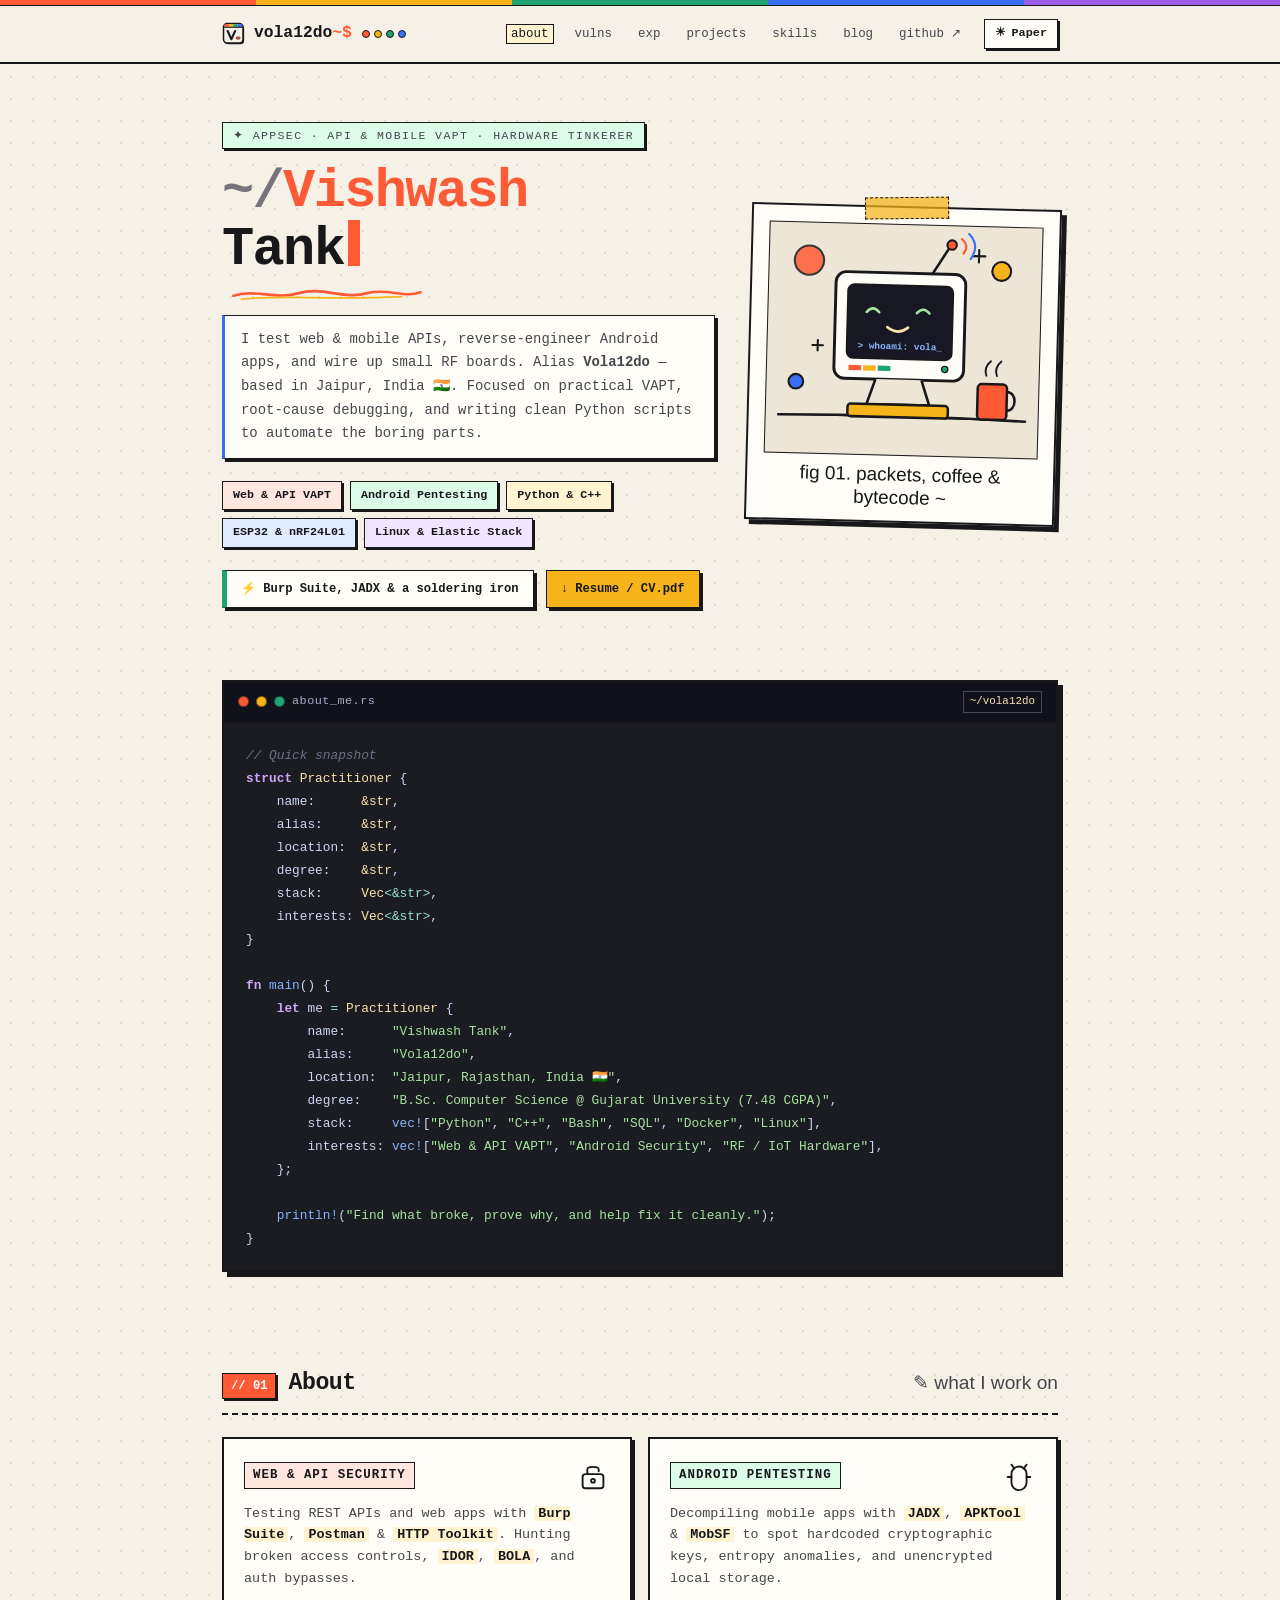
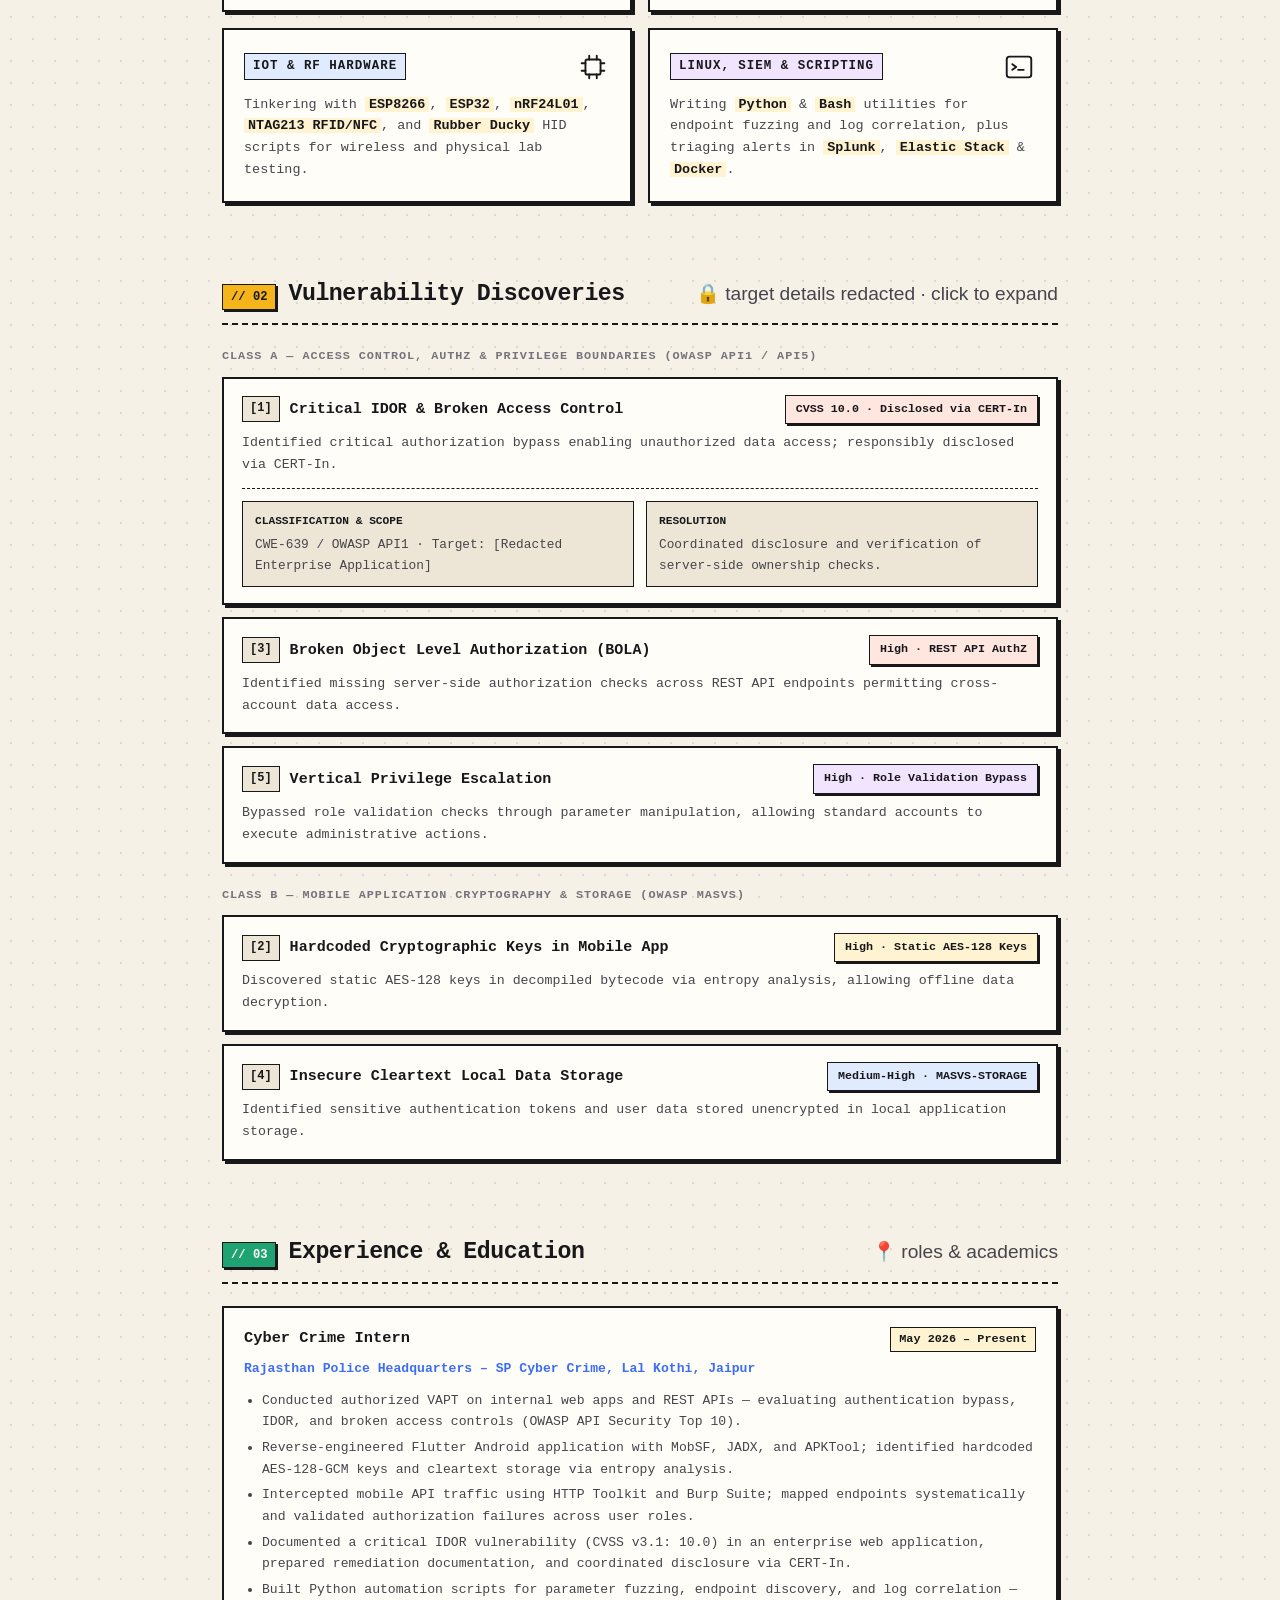
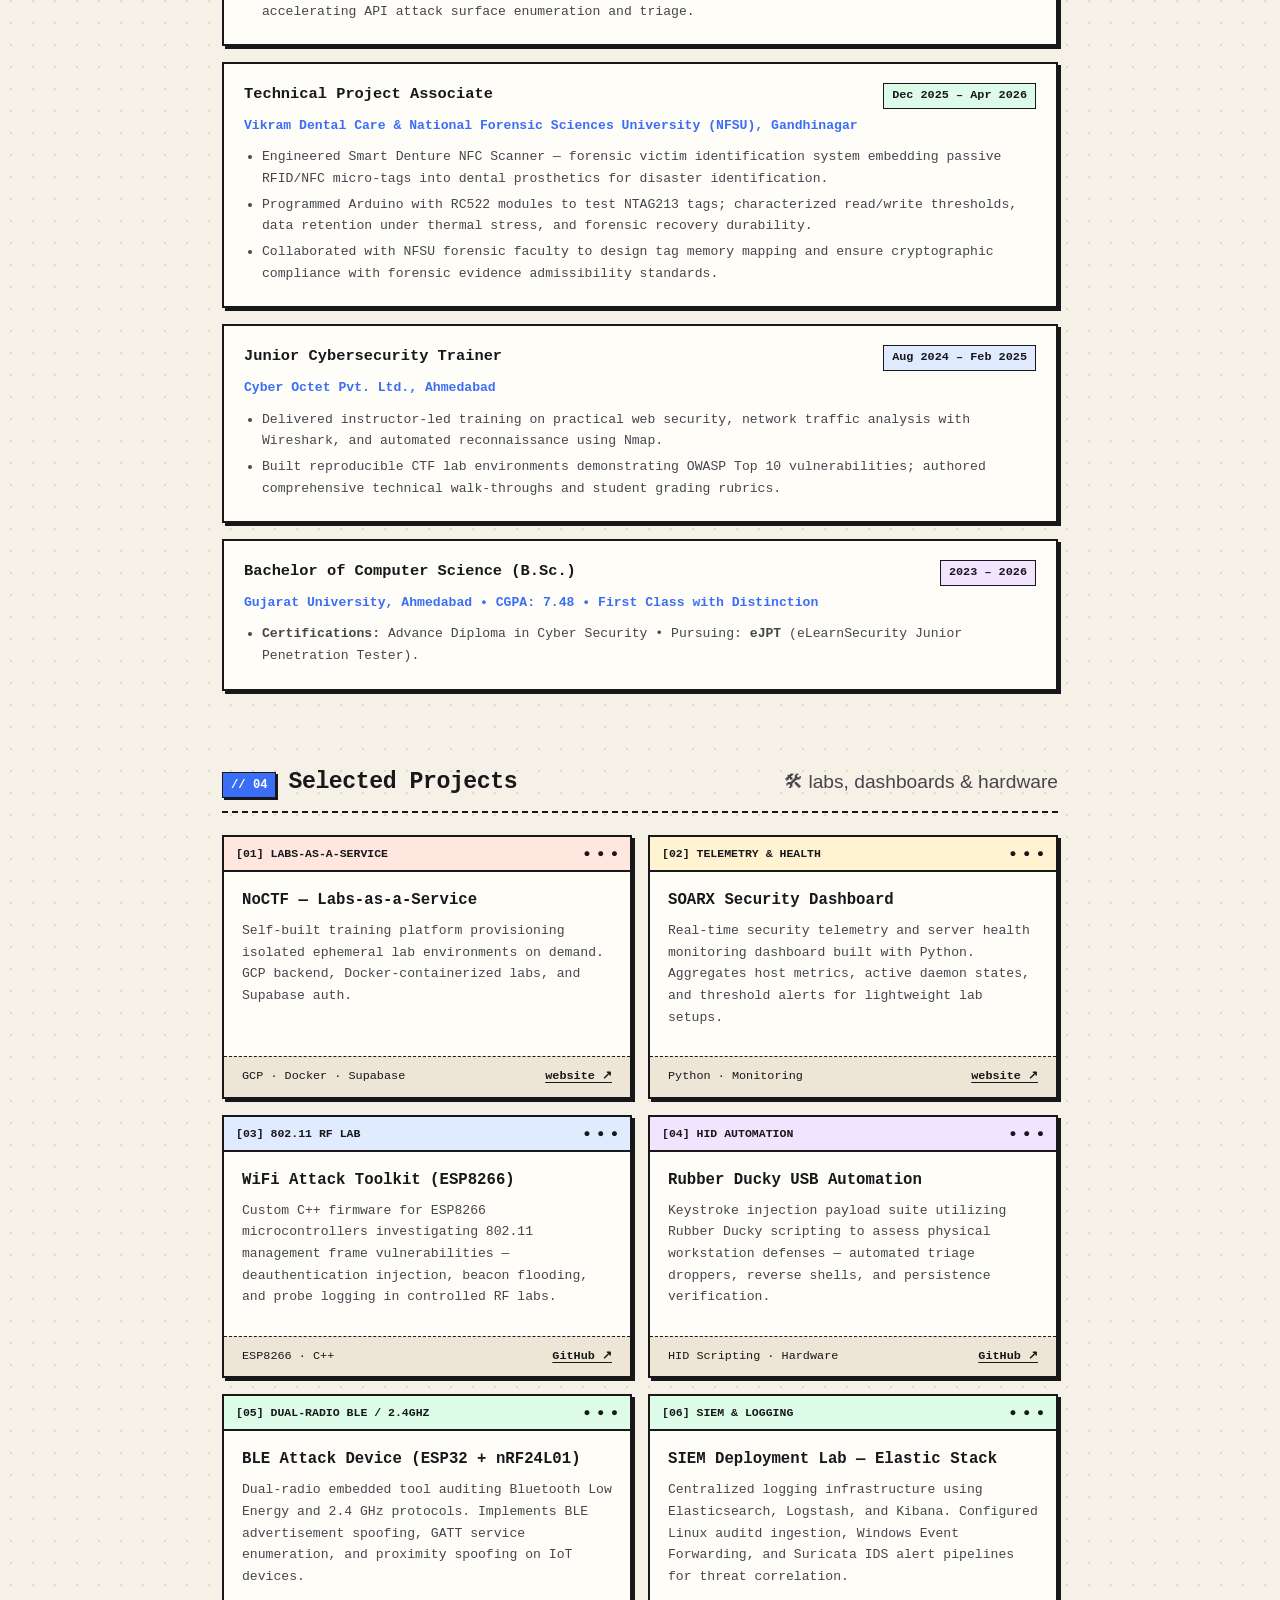
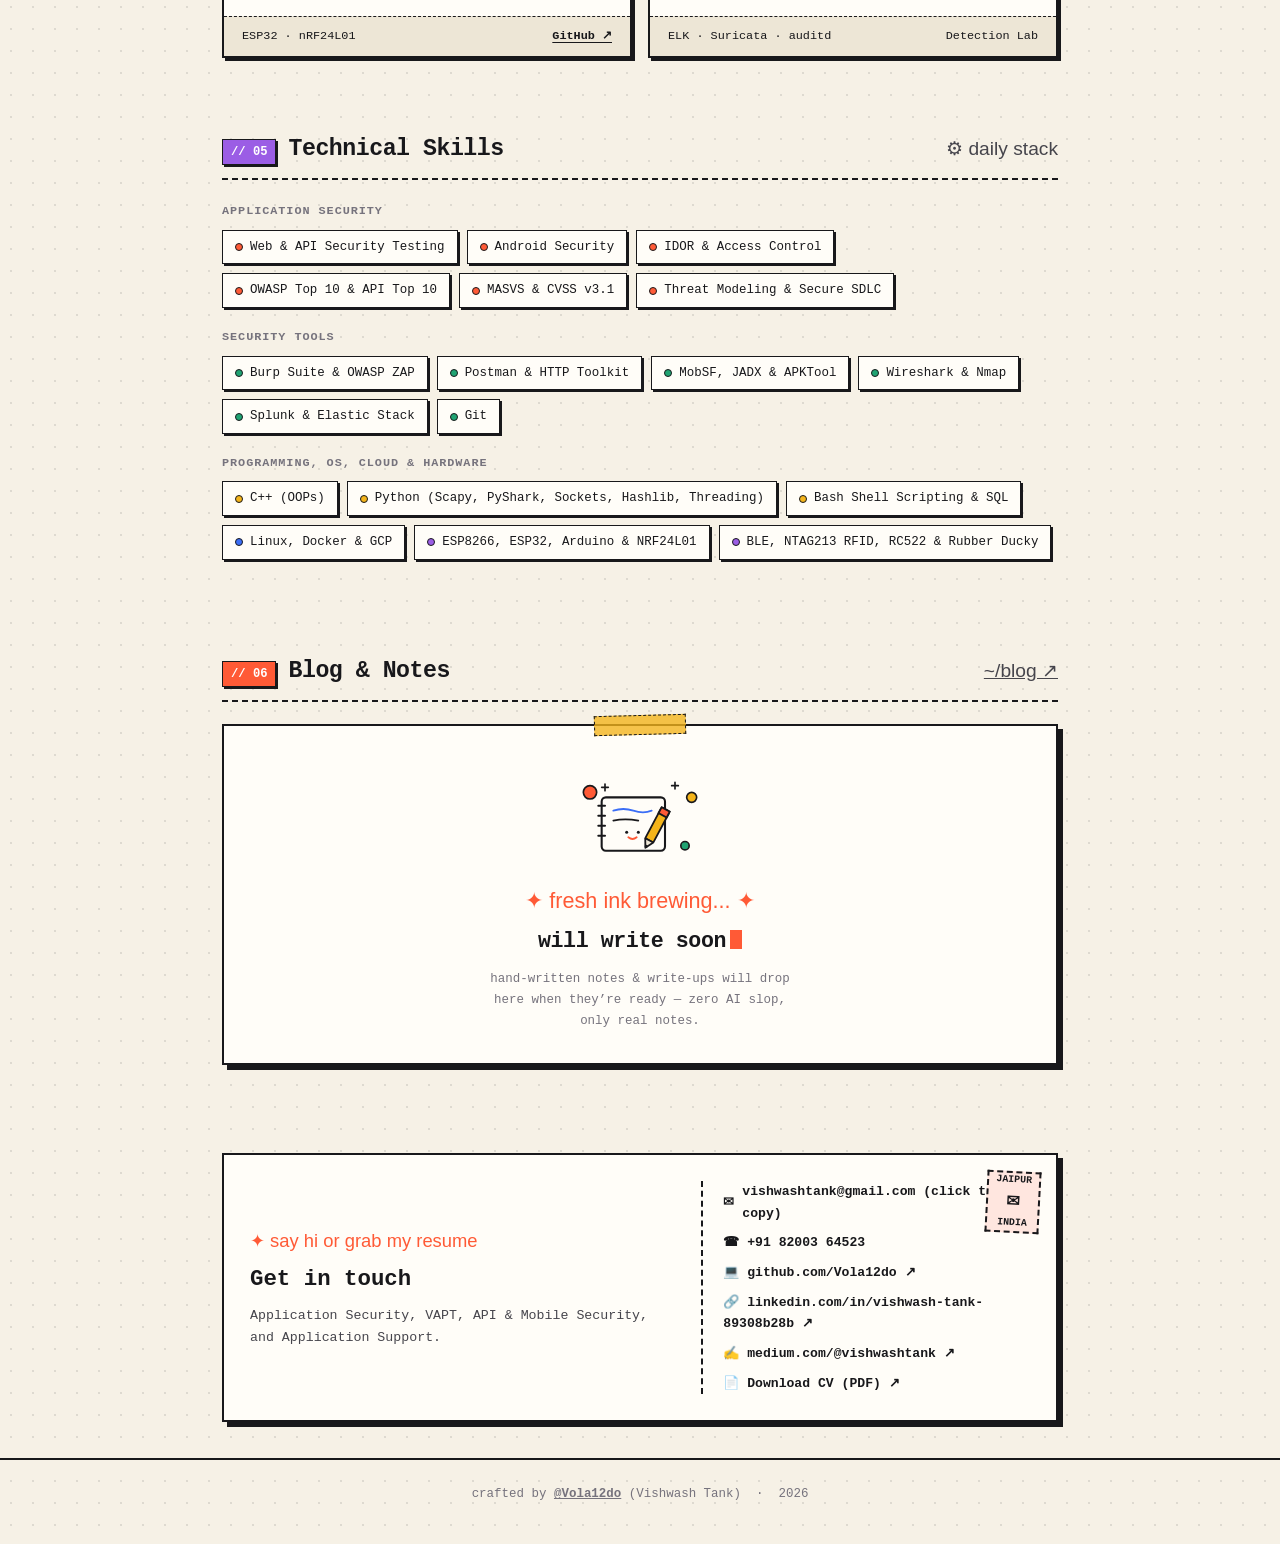
==== commit 9bc0b7a1: "feat: remove AI-generated blog posts and add cute centered will-write-soon retro zine card" ====
--- a/index.html
+++ b/index.html
@@ -440,7 +440,7 @@
     </section>
 
     <!-- ====================================================================
-         // 03 EXPERIENCE & EDUCATION (Synced with CV, No "Hons")
+         // 03 EXPERIENCE & EDUCATION
          ==================================================================== -->
     <section class="section" id="experience">
       <div class="section-header">
@@ -506,7 +506,7 @@
     </section>
 
     <!-- ====================================================================
-         // 04 SELECTED PROJECTS (No "Patent" mention on NoCTF)
+         // 04 SELECTED PROJECTS
          ==================================================================== -->
     <section class="section" id="projects">
       <div class="section-header">
@@ -666,28 +666,42 @@
       <div class="section-header">
         <div class="section-title-group">
           <span class="section-label" style="background:var(--c-red)">// 06</span>
-          <h2 class="section-title">Technical Writing &amp; Notes</h2>
-        </div>
-        <a href="blog/" class="section-doodle-note" style="text-decoration:underline">open blog archive &#8599;</a>
-      </div>
-
-      <div class="notes-list">
-        <a class="note-item" href="blog/critical-idor-bola-rest-api-methodology/">
-          <span class="note-title">01 &middot; Hunting Critical IDOR &amp; BOLA in REST APIs (Sanitized Methodology)</span>
-          <span class="note-meta">API Security &middot; 7 min &#8599;</span>
-        </a>
-        <a class="note-item" href="blog/android-apk-entropy-and-hprof-forensics/">
-          <span class="note-title">02 &middot; Android APK Entropy Analysis, JADX Decompilation &amp; Key Discovery</span>
-          <span class="note-meta">Mobile Security &middot; 8 min &#8599;</span>
-        </a>
-        <a class="note-item" href="blog/forensic-nfc-rfid-smart-denture-nfsu/">
-          <span class="note-title">03 &middot; Testing NTAG213 NFC/RFID Smart Denture Tags with Arduino &amp; RC522</span>
-          <span class="note-meta">Hardware R&amp;D &middot; 6 min &#8599;</span>
-        </a>
-        <a class="note-item" href="https://medium.com/@vishwashtank" target="_blank" rel="noopener noreferrer">
-          <span class="note-title">04 &middot; More Write-ups on Medium (@vishwashtank)</span>
-          <span class="note-meta">medium.com/@vishwashtank &#8599;</span>
-        </a>
+          <h2 class="section-title">Blog &amp; Notes</h2>
+        </div>
+        <a href="blog/" class="section-doodle-note" style="text-decoration:underline">~/blog &#8599;</a>
+      </div>
+
+      <div class="blog-empty-card">
+        <div class="blog-empty-tape" aria-hidden="true"></div>
+        <!-- Cute Hand-Drawn Notebook, Pencil & Sleeping Coffee Mug Doodle -->
+        <svg class="blog-empty-doodle" viewBox="0 0 180 120" xmlns="http://www.w3.org/2000/svg" aria-hidden="true">
+          <circle cx="30" cy="28" r="8" fill="#ff5a36" stroke="#18181b" stroke-width="2" />
+          <circle cx="152" cy="34" r="6" fill="#f4b41a" stroke="#18181b" stroke-width="2" />
+          <circle cx="144" cy="92" r="5" fill="#1fa372" stroke="#18181b" stroke-width="2" />
+          <!-- Sparkles -->
+          <path d="M48 18 L48 26 M44 22 L52 22" stroke="#18181b" stroke-width="2" stroke-linecap="round" />
+          <path d="M132 16 L132 24 M128 20 L136 20" stroke="#18181b" stroke-width="2" stroke-linecap="round" />
+          <!-- Open Zine Notebook -->
+          <rect x="44" y="34" width="76" height="64" rx="5" fill="#fffdf8" stroke="#18181b" stroke-width="2.5" />
+          <!-- Spiral Rings on Left -->
+          <path d="M40 44 H48 M40 56 H48 M40 68 H48 M40 80 H48" stroke="#18181b" stroke-width="2.5" stroke-linecap="round" />
+          <!-- Cute Wavy Scribble Lines & Smiley inside Notebook -->
+          <path d="M58 50 Q 70 46 82 50 T 104 50" stroke="#3b6ef6" stroke-width="2.2" stroke-linecap="round" fill="none" />
+          <path d="M58 62 Q 72 59 88 62" stroke="#18181b" stroke-width="2" stroke-linecap="round" fill="none" />
+          <circle cx="74" cy="76" r="1.8" fill="#18181b" />
+          <circle cx="88" cy="76" r="1.8" fill="#18181b" />
+          <path d="M76 82 Q 81 86 86 82" stroke="#ff5a36" stroke-width="2.2" stroke-linecap="round" fill="none" />
+          <!-- Tilted Retro Pencil Doodle -->
+          <g transform="translate(116, 46) rotate(28)">
+            <rect x="0" y="0" width="11" height="42" rx="1.5" fill="#f4b41a" stroke="#18181b" stroke-width="2.2" />
+            <rect x="0" y="0" width="11" height="8" fill="#ff5a36" stroke="#18181b" stroke-width="2.2" />
+            <path d="M0 42 L5.5 52 L11 42 Z" fill="#ede6d6" stroke="#18181b" stroke-width="2.2" stroke-linejoin="round" />
+            <circle cx="5.5" cy="50" r="1.8" fill="#18181b" />
+          </g>
+        </svg>
+        <p class="blog-empty-hand">&#10022; fresh ink brewing... &#10022;</p>
+        <h3 class="blog-empty-title">will write soon<span class="cursor-blink"></span></h3>
+        <p class="blog-empty-sub">hand-written notes &amp; write-ups will drop here when they&rsquo;re ready &mdash; zero AI slop, only real notes.</p>
       </div>
     </section>
 
--- a/assets/css/style.css
+++ b/assets/css/style.css
@@ -870,11 +870,65 @@
   border: 1px solid var(--border);
 }
 
-/* // 06 BLOG NOTES LIST */
+/* // 06 BLOG NOTES LIST & CUTE EMPTY STATE */
 .notes-list {
   display: flex;
   flex-direction: column;
   gap: 12px;
+}
+
+.blog-empty-card {
+  background: var(--bg-card);
+  border: 2px solid var(--border);
+  box-shadow: var(--shadow-lg);
+  padding: 38px 24px 32px;
+  text-align: center;
+  position: relative;
+  display: flex;
+  flex-direction: column;
+  align-items: center;
+  justify-content: center;
+  gap: 10px;
+  margin: 8px 0;
+}
+
+.blog-empty-tape {
+  position: absolute;
+  top: -11px;
+  left: 50%;
+  transform: translateX(-50%) rotate(-1.5deg);
+  width: 92px;
+  height: 20px;
+  background: rgba(244, 180, 26, 0.78);
+  border: 1.5px dashed var(--border);
+}
+
+.blog-empty-doodle {
+  width: 150px;
+  height: 110px;
+  display: block;
+  margin-bottom: 4px;
+}
+
+.blog-empty-title {
+  font-family: var(--font-display);
+  font-size: 1.35rem;
+  font-weight: 700;
+  color: var(--ink);
+  letter-spacing: -0.02em;
+}
+
+.blog-empty-hand {
+  font-family: var(--font-hand);
+  font-size: 1.35rem;
+  color: var(--c-red);
+  line-height: 1.2;
+}
+
+.blog-empty-sub {
+  font-size: 0.78rem;
+  color: var(--ink-muted);
+  max-width: 42ch;
 }
 
 .note-item {
